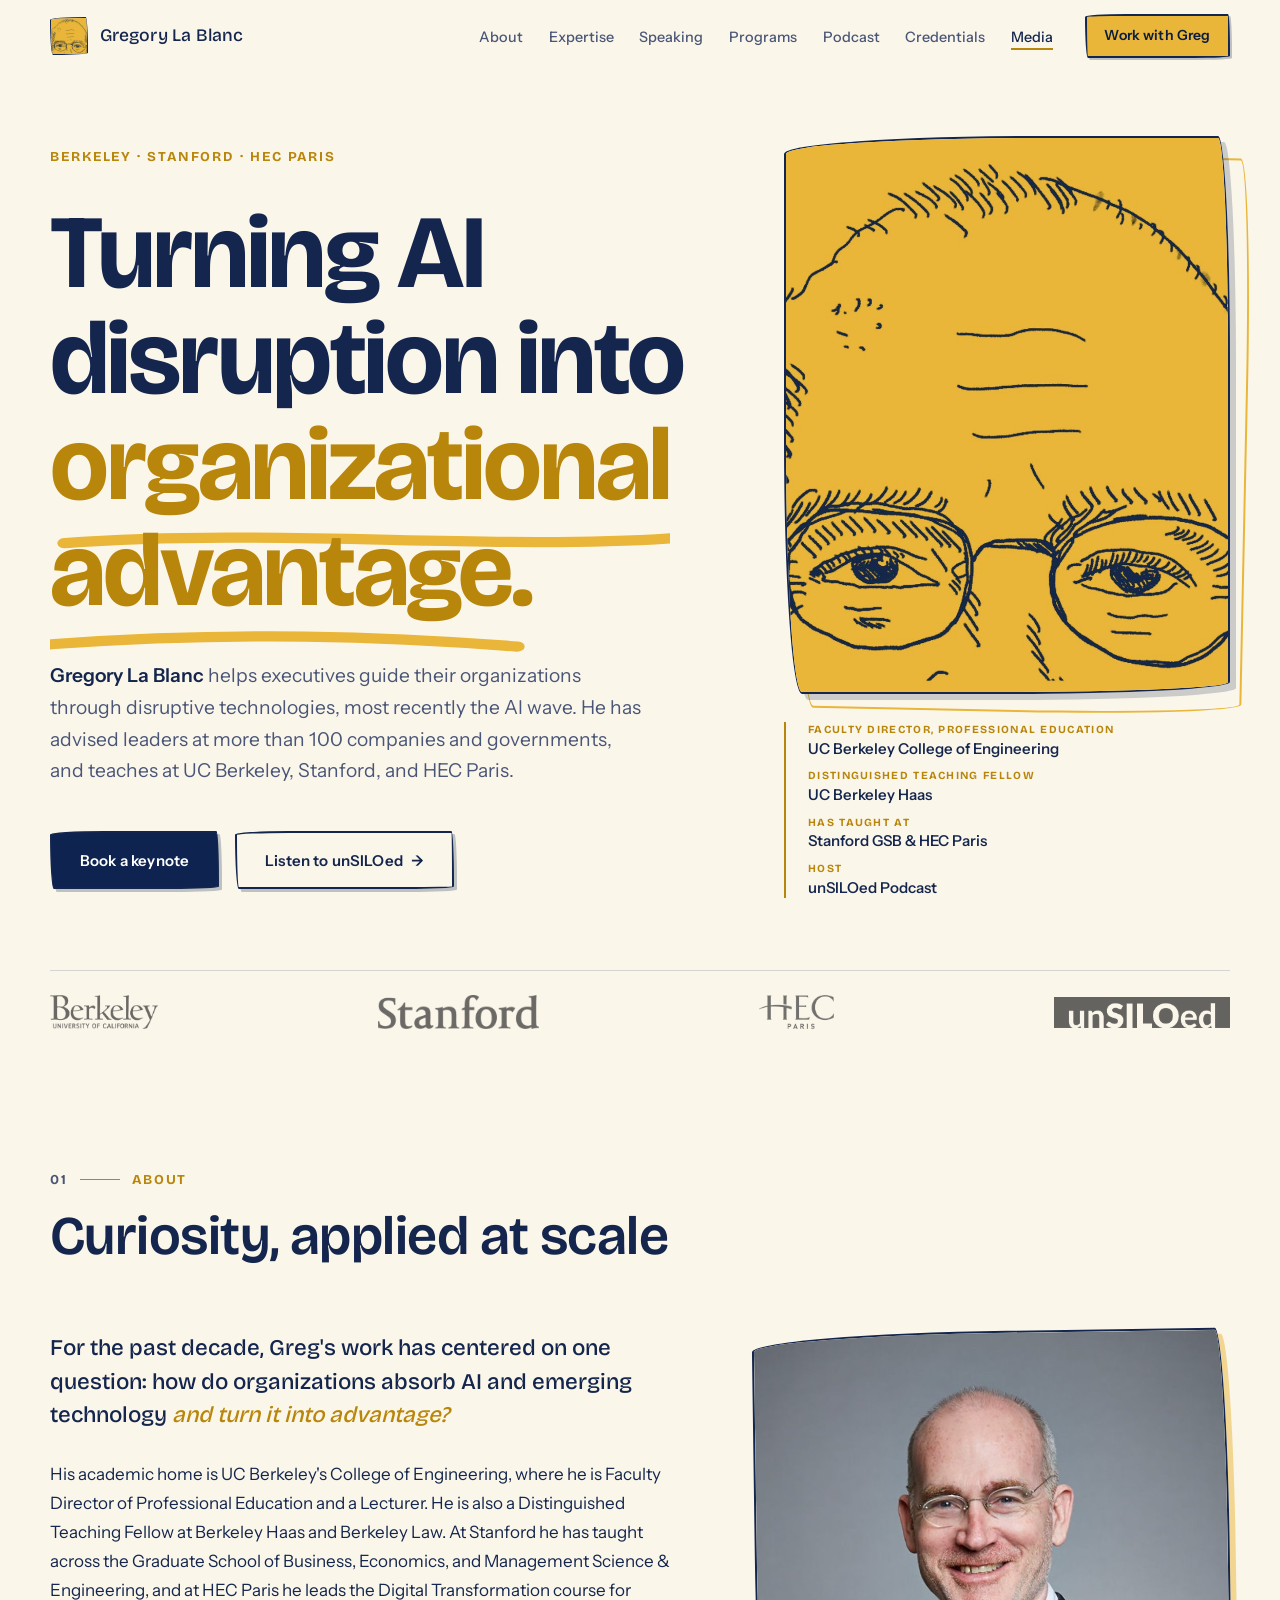
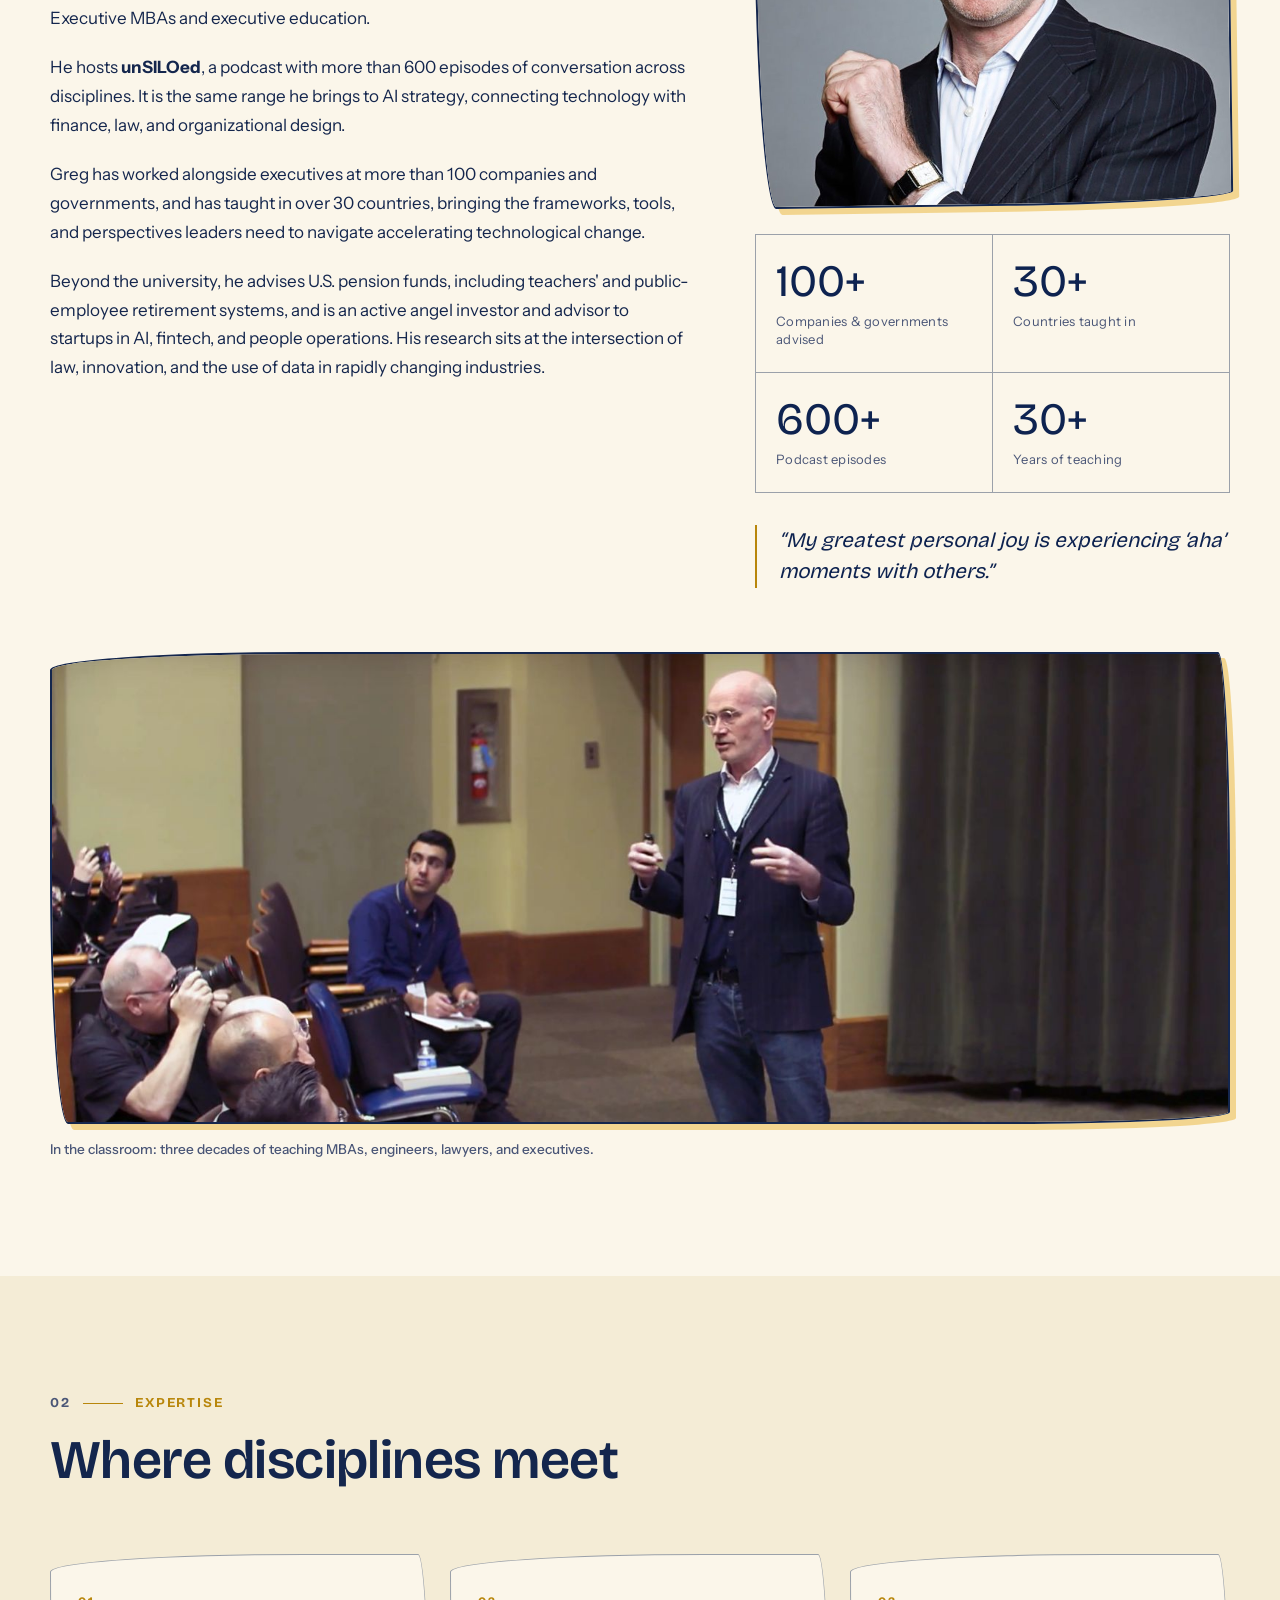
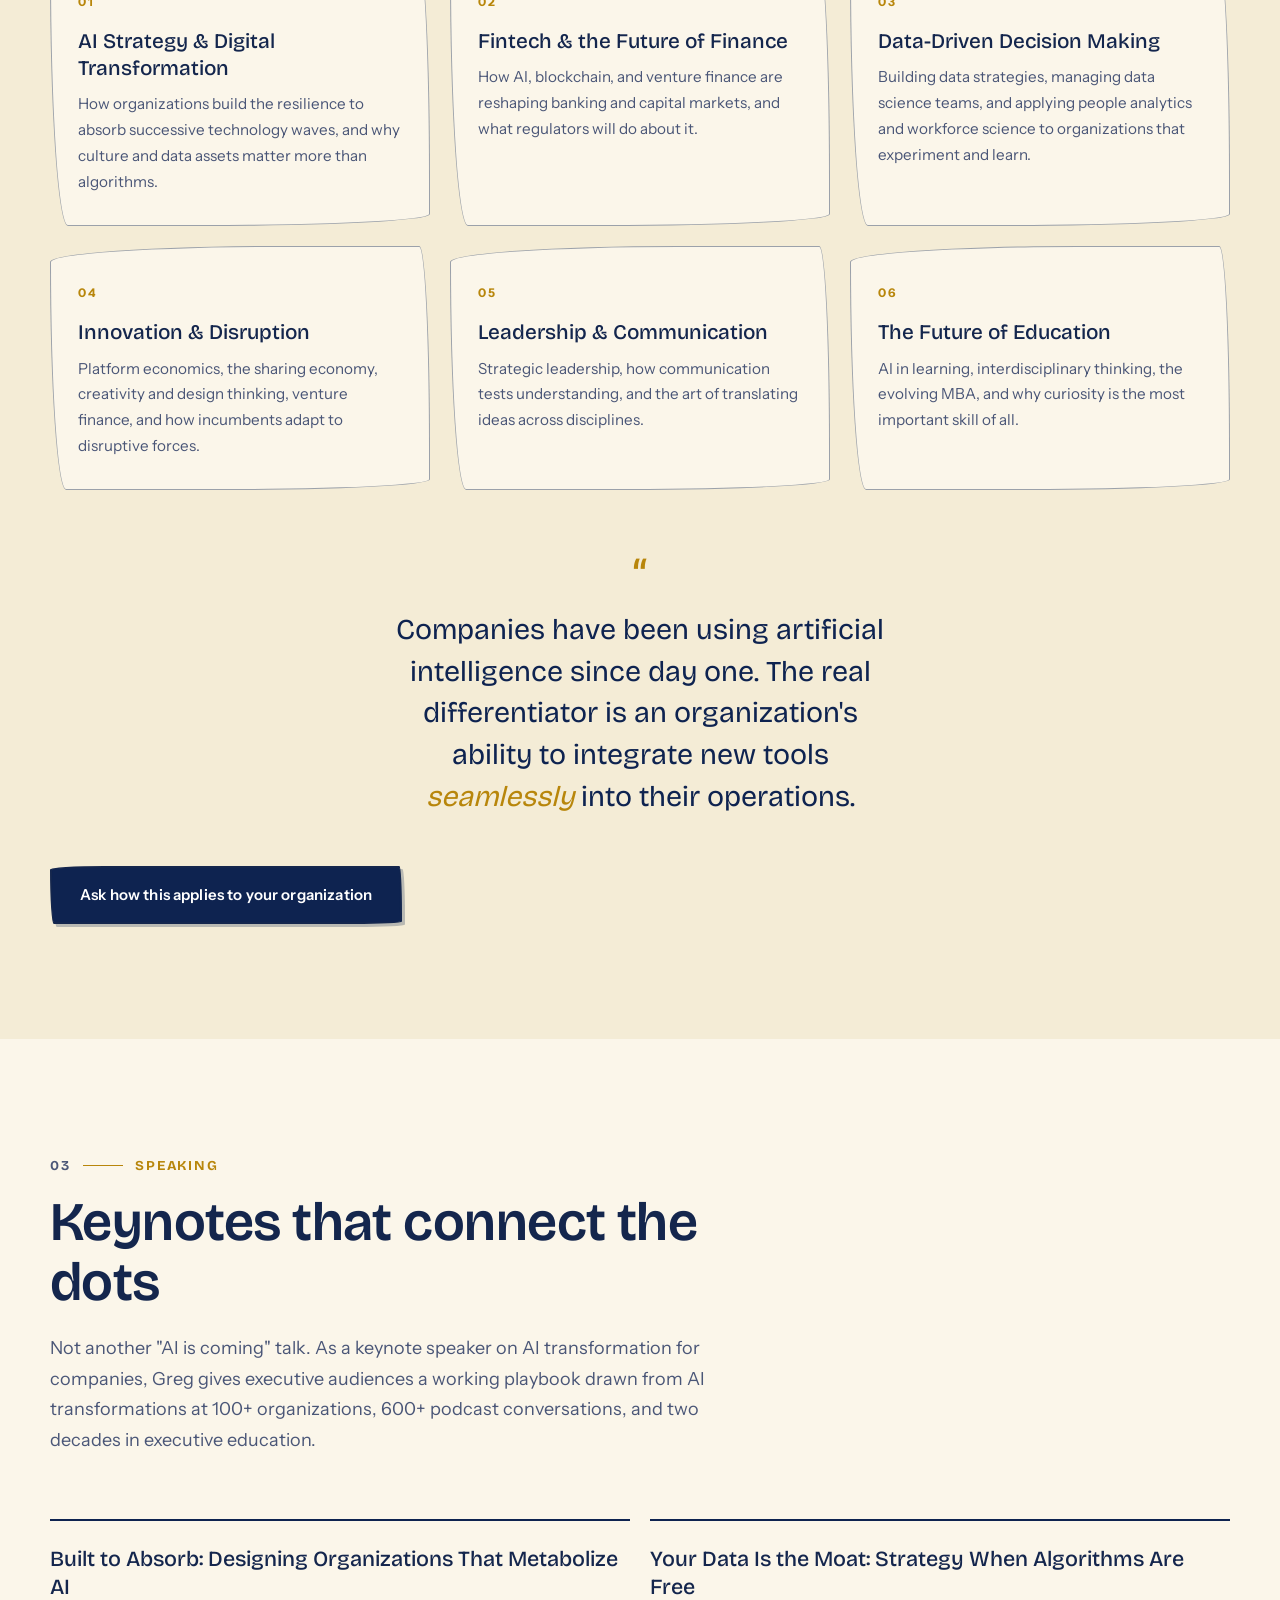
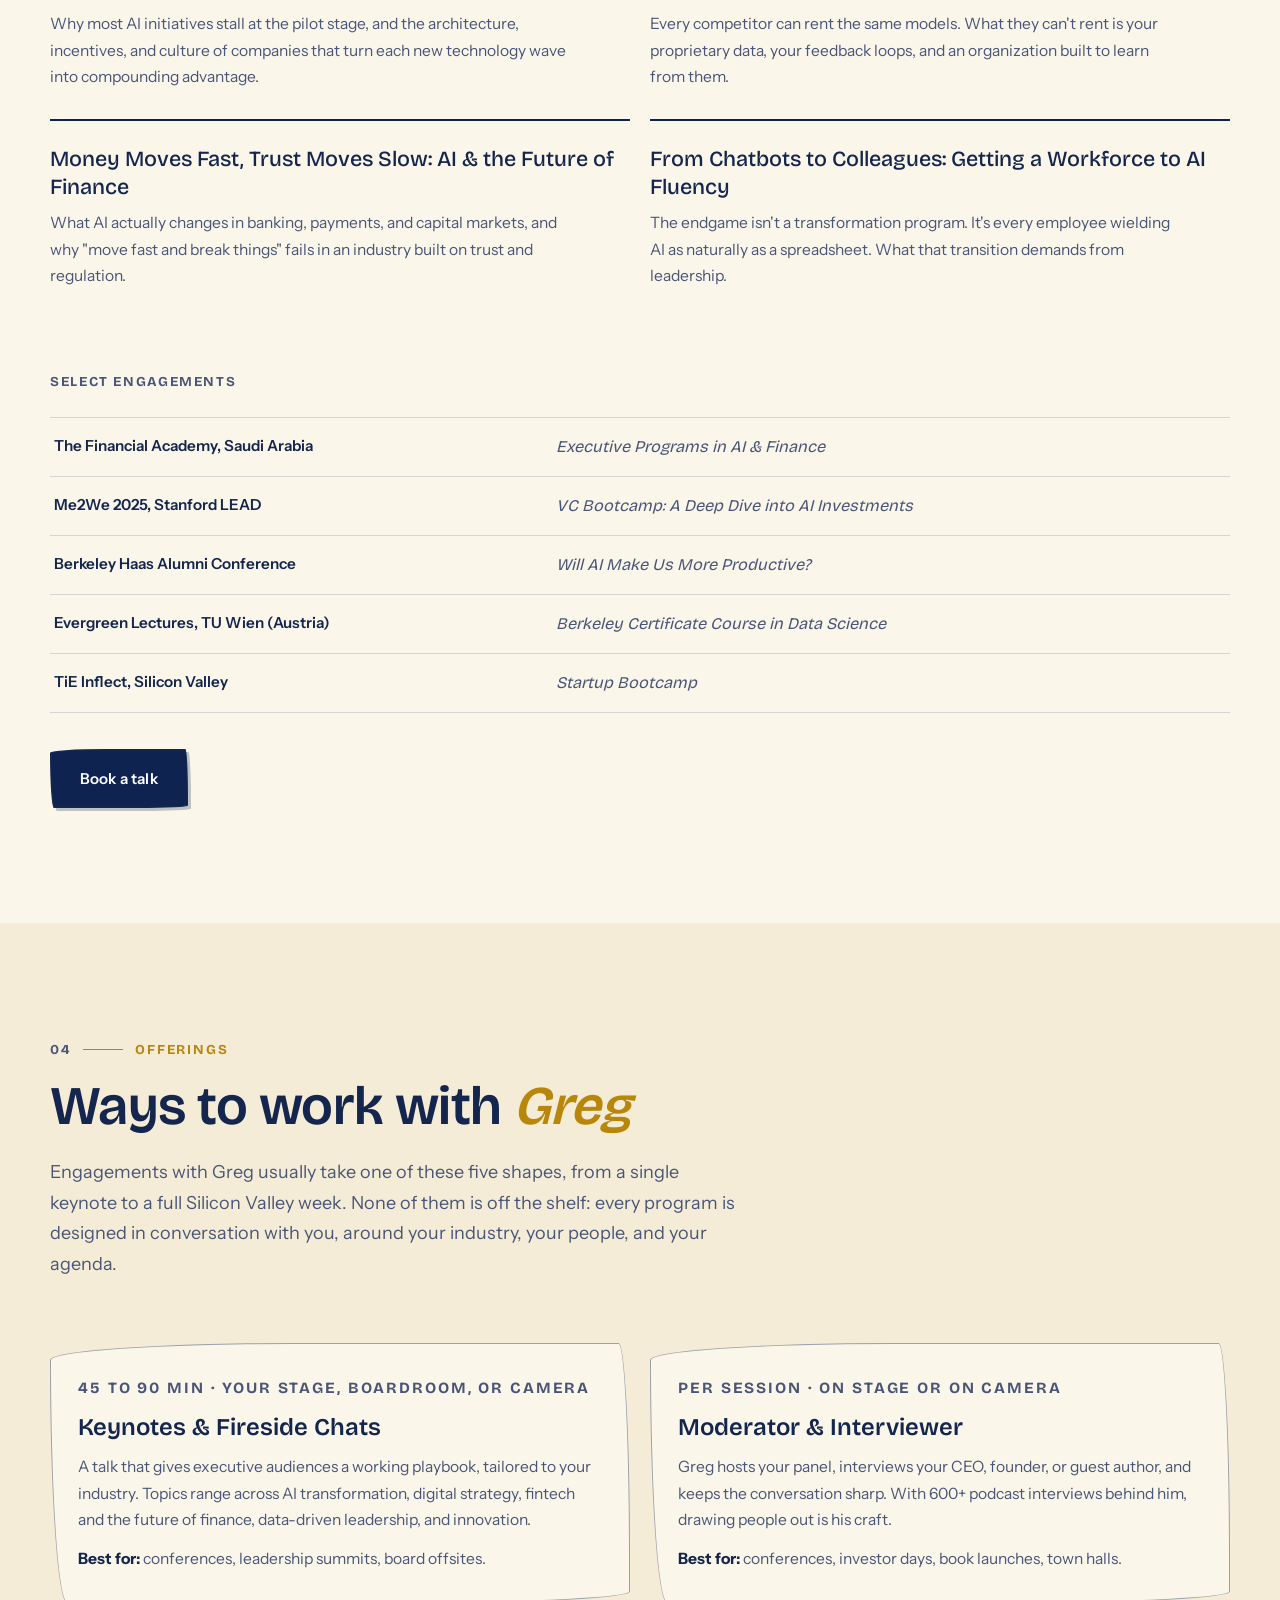
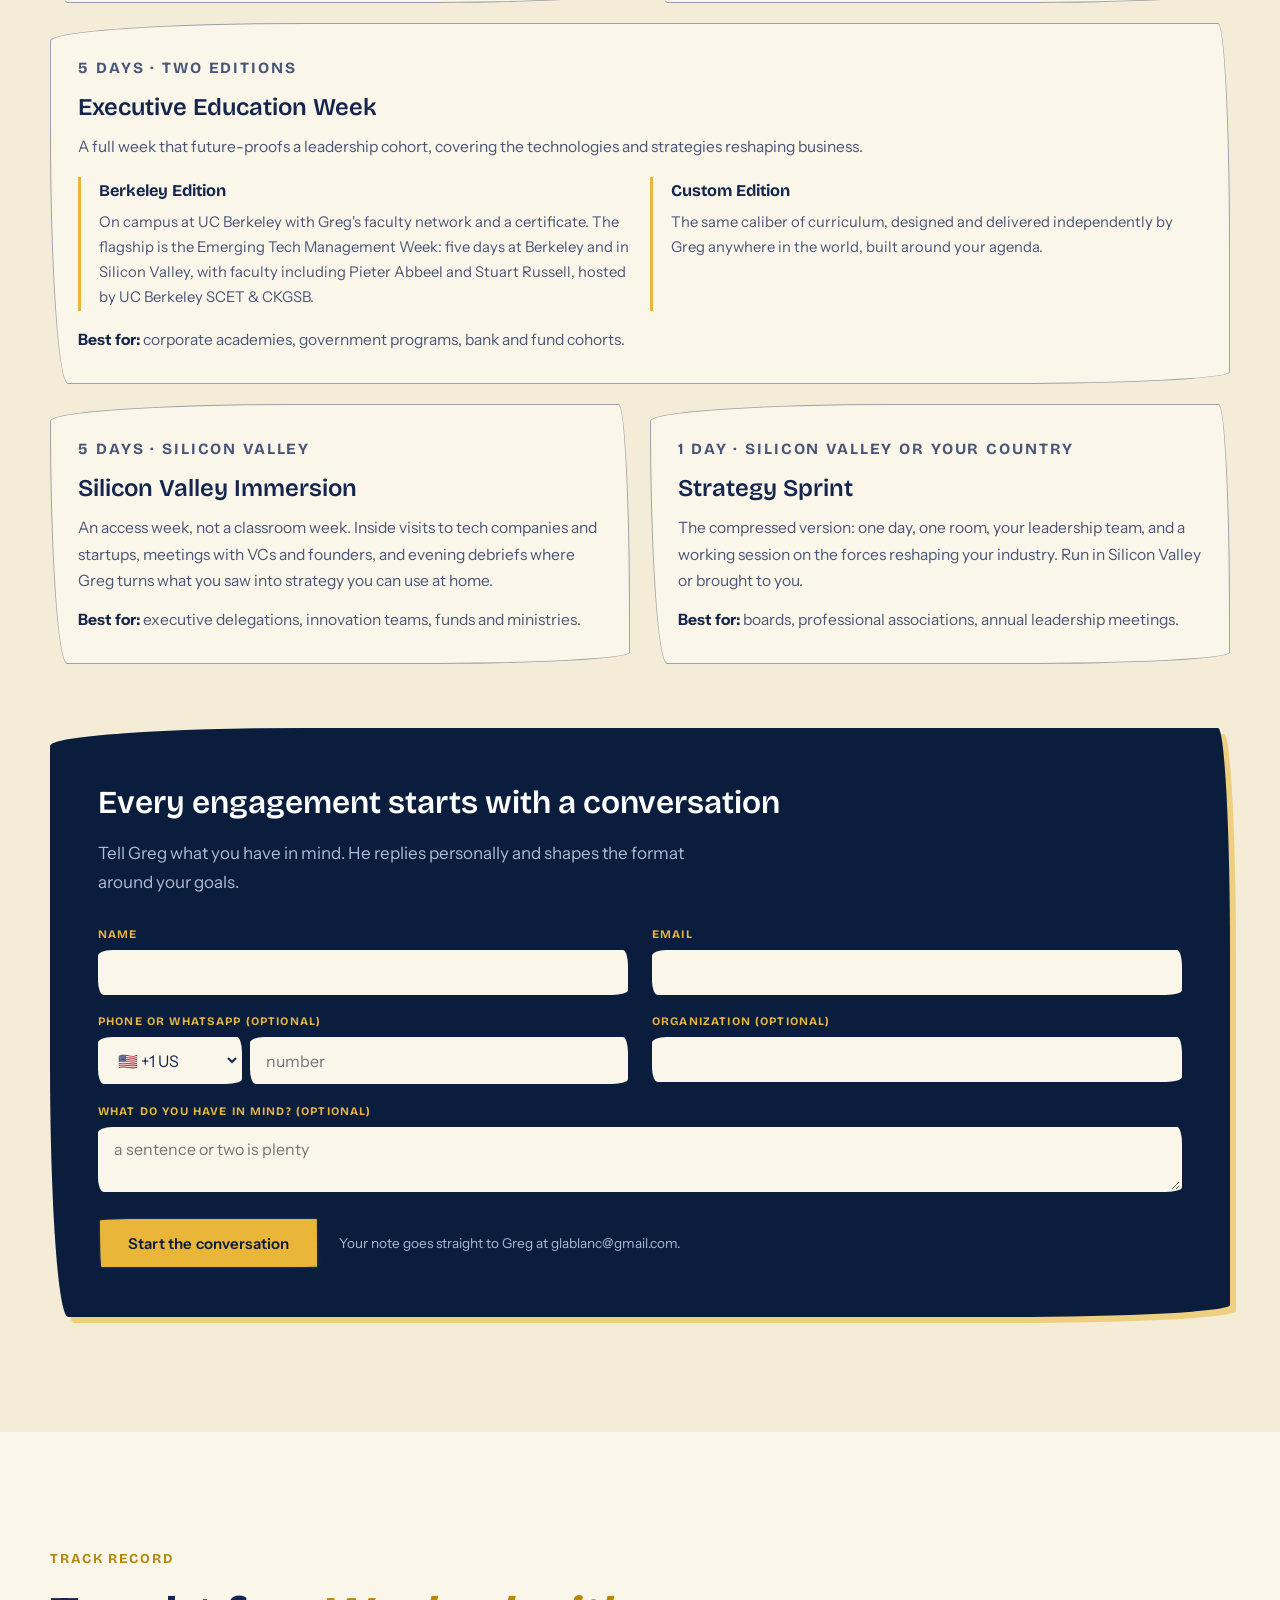
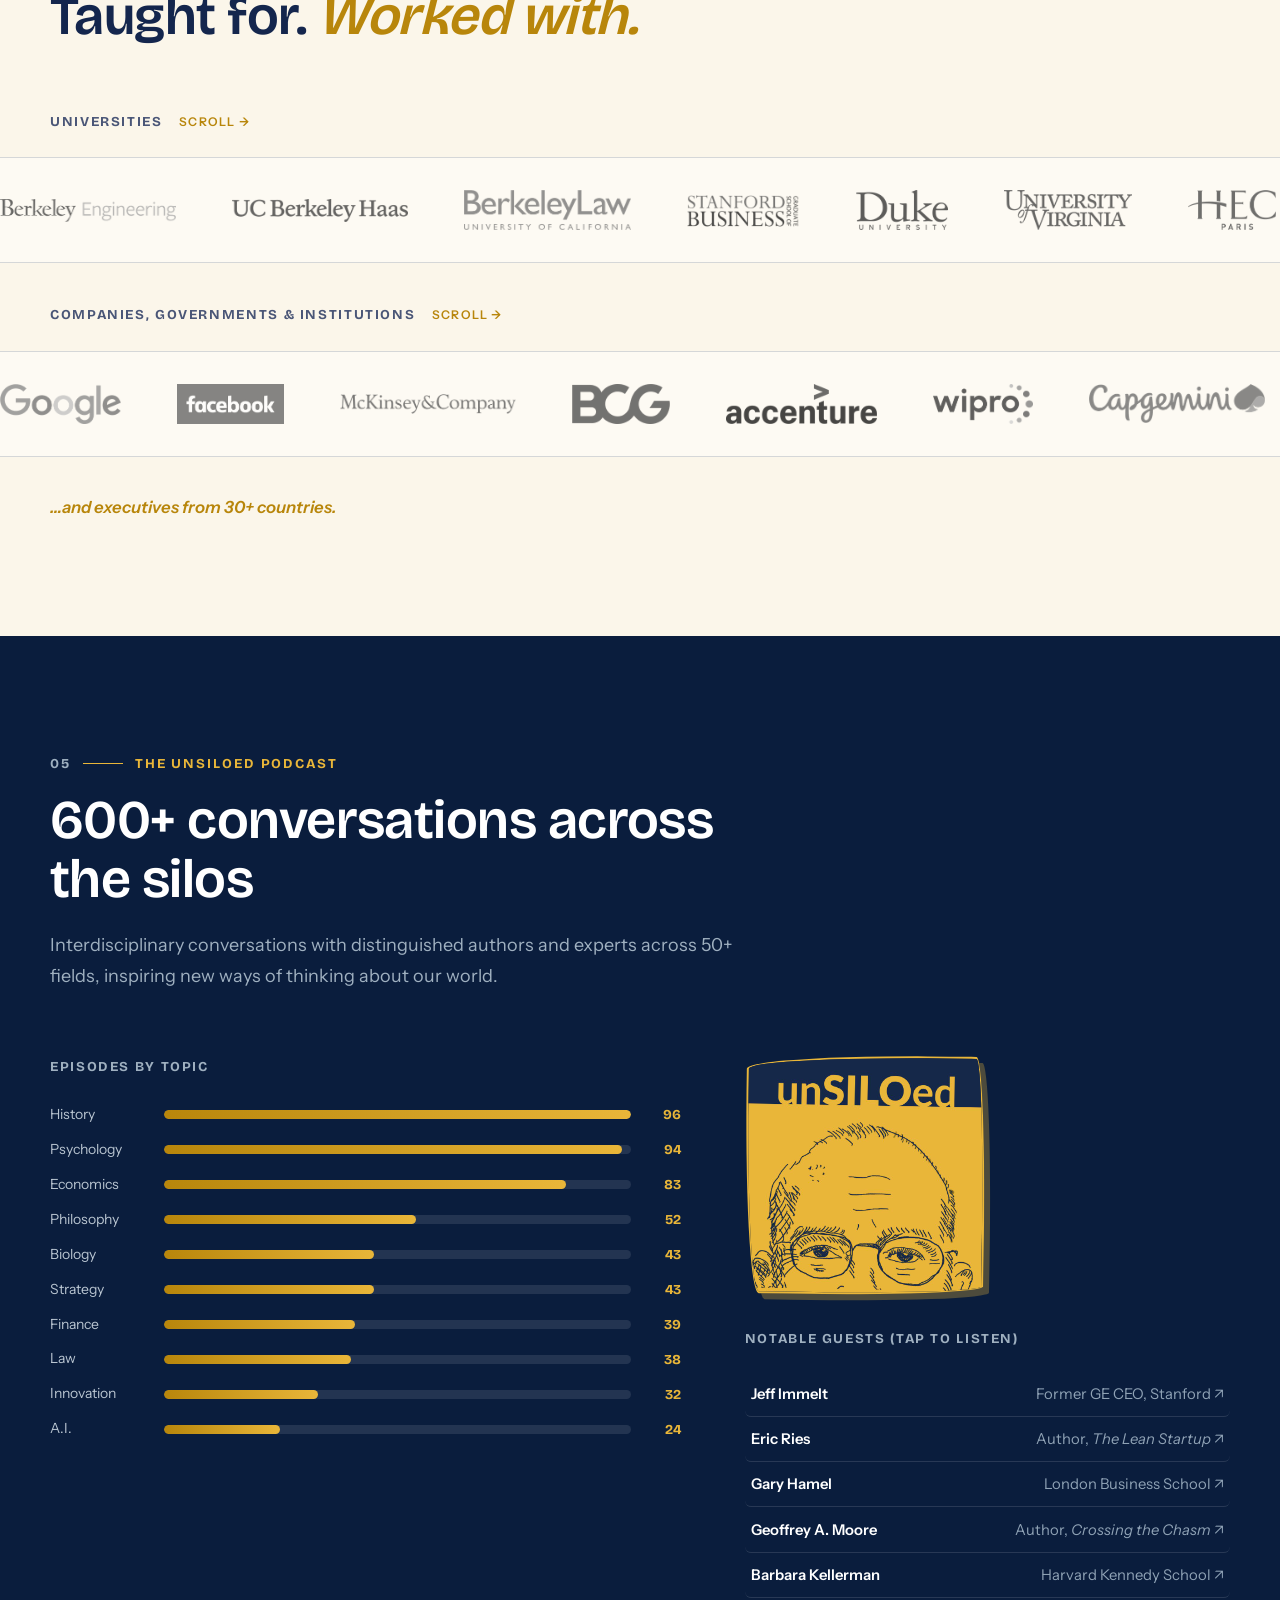
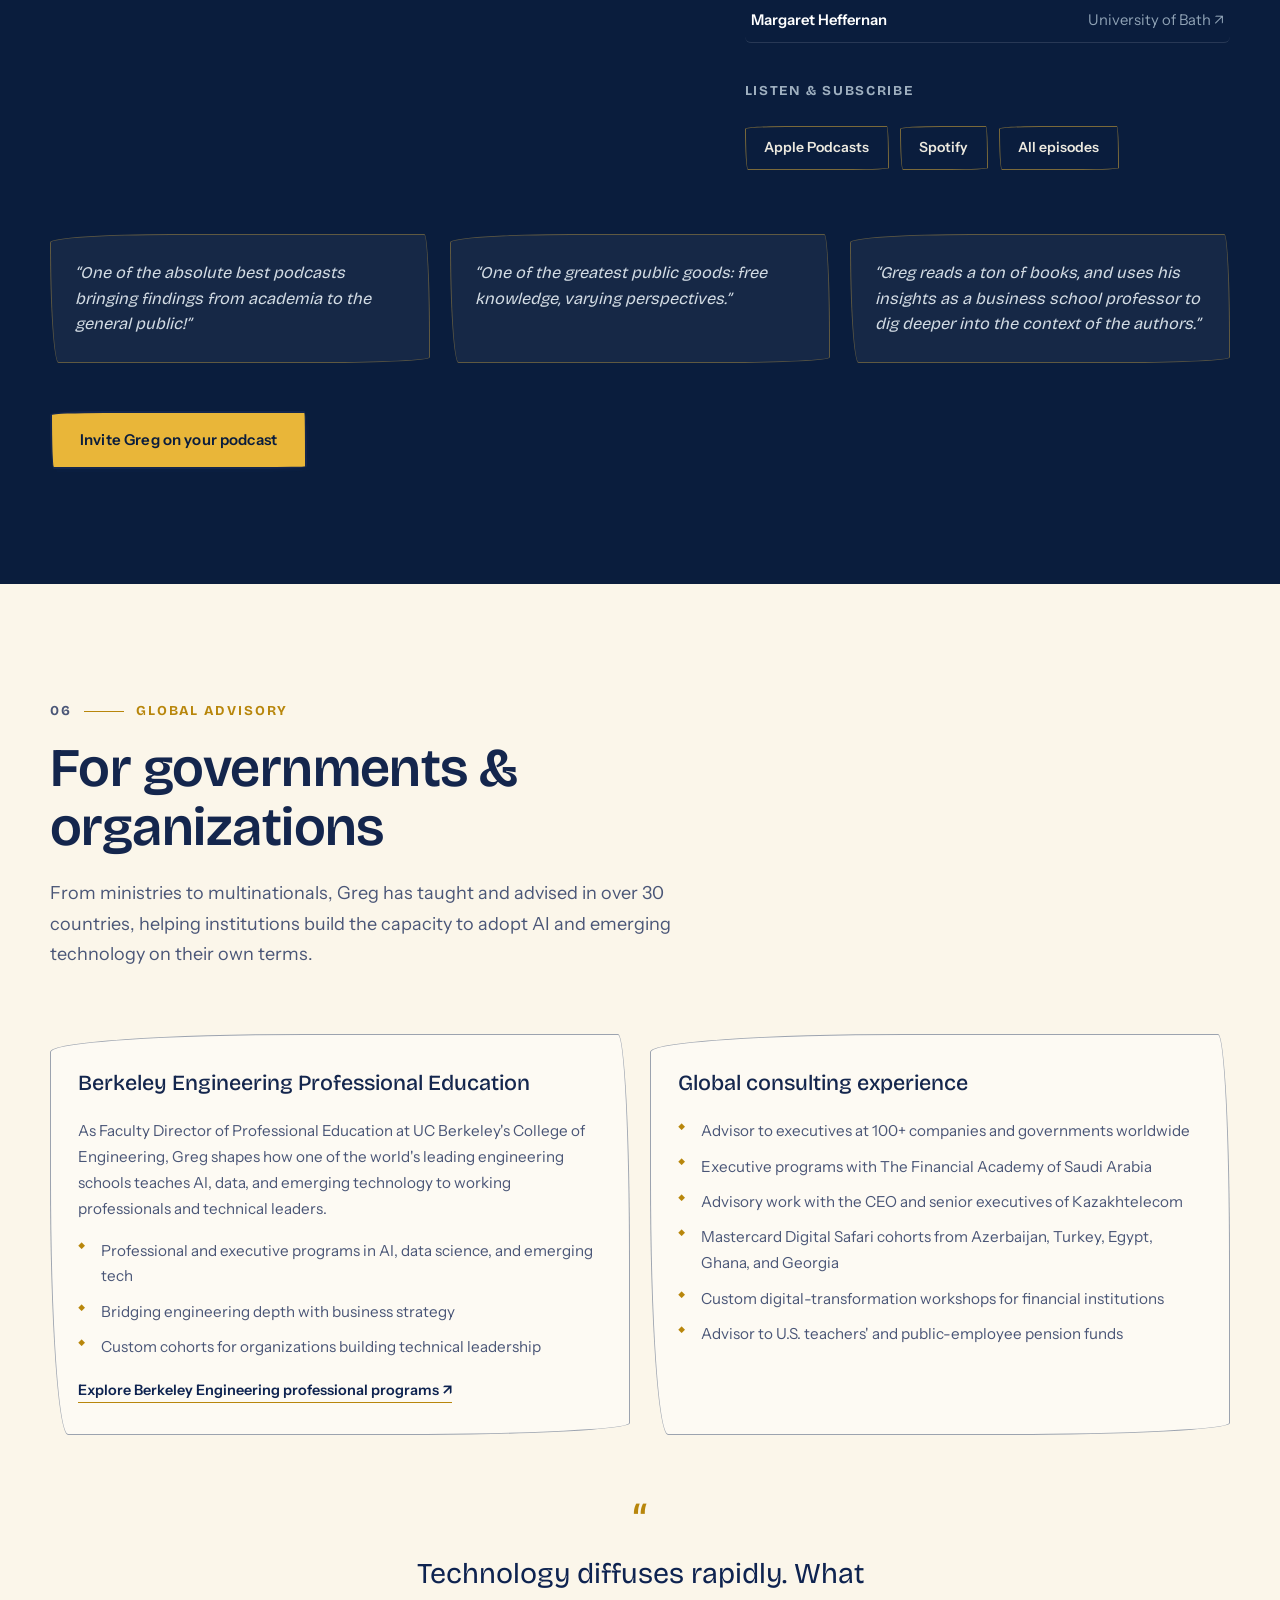
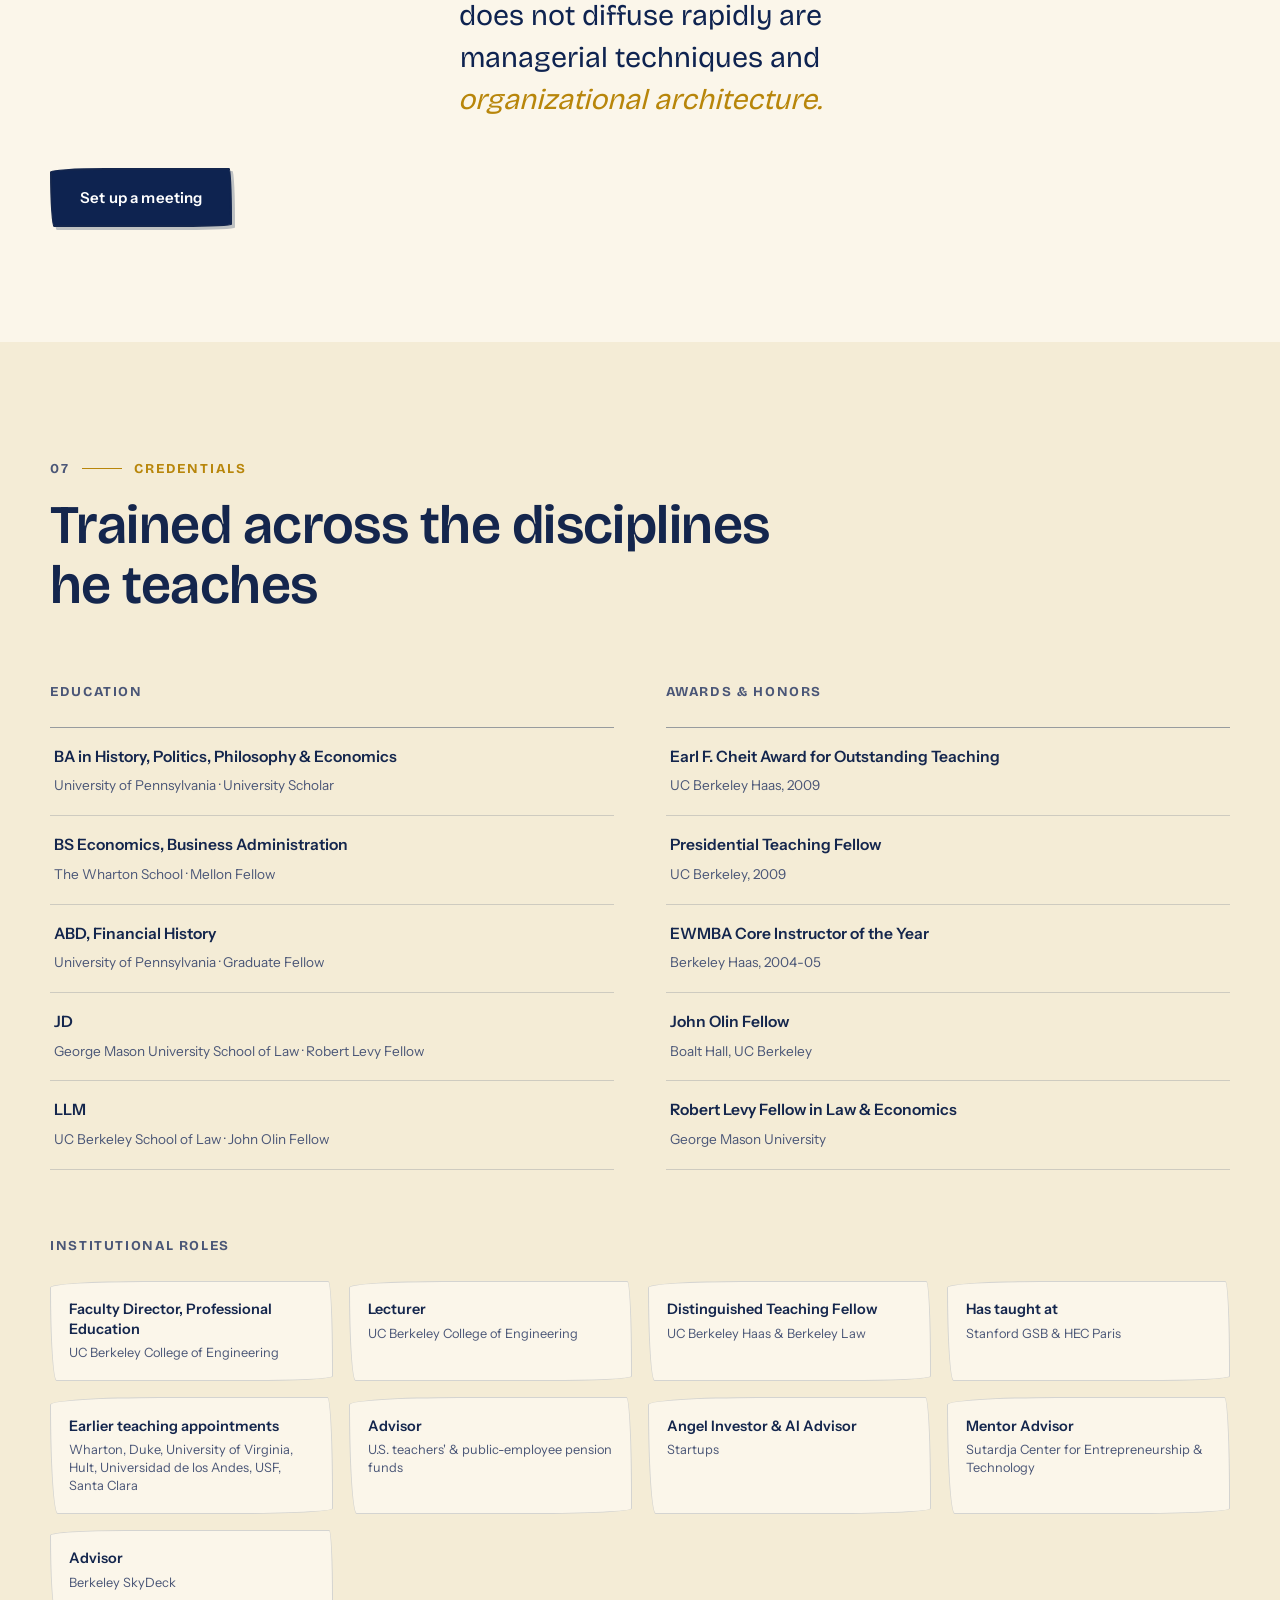
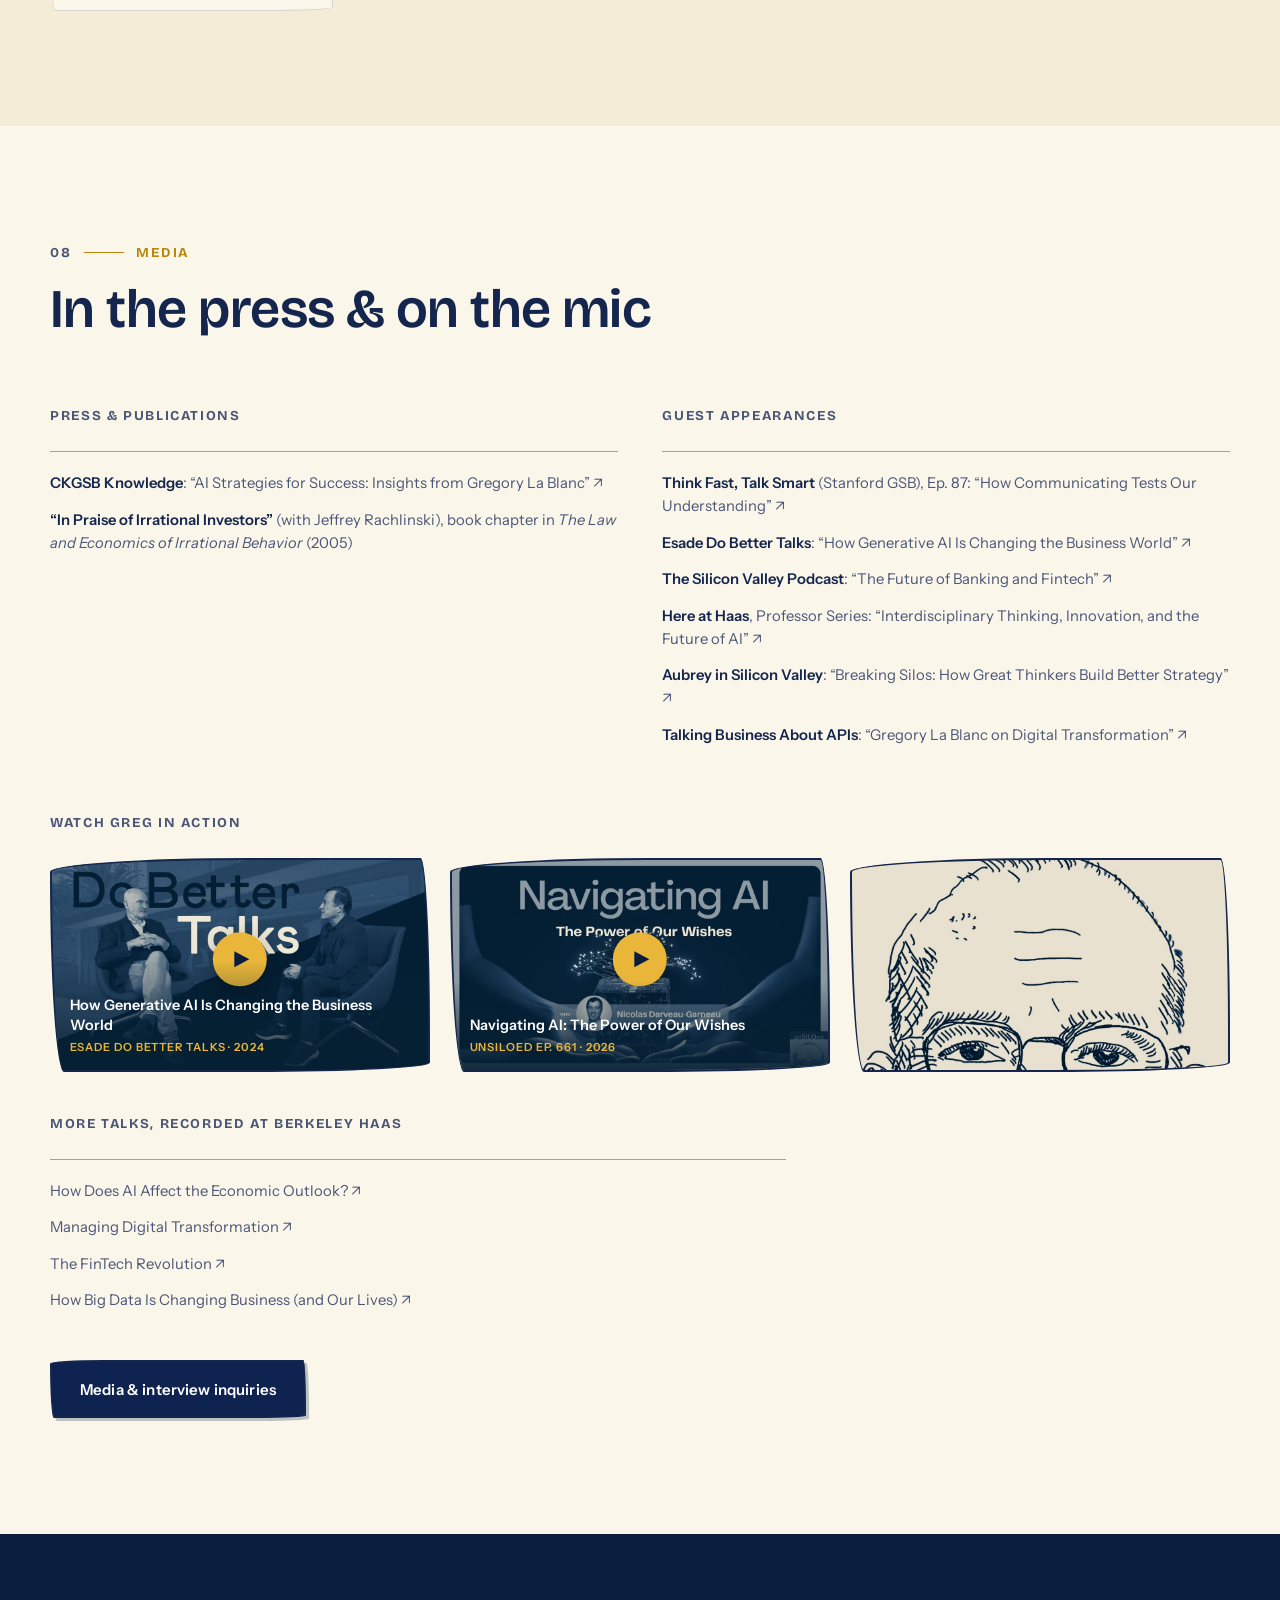
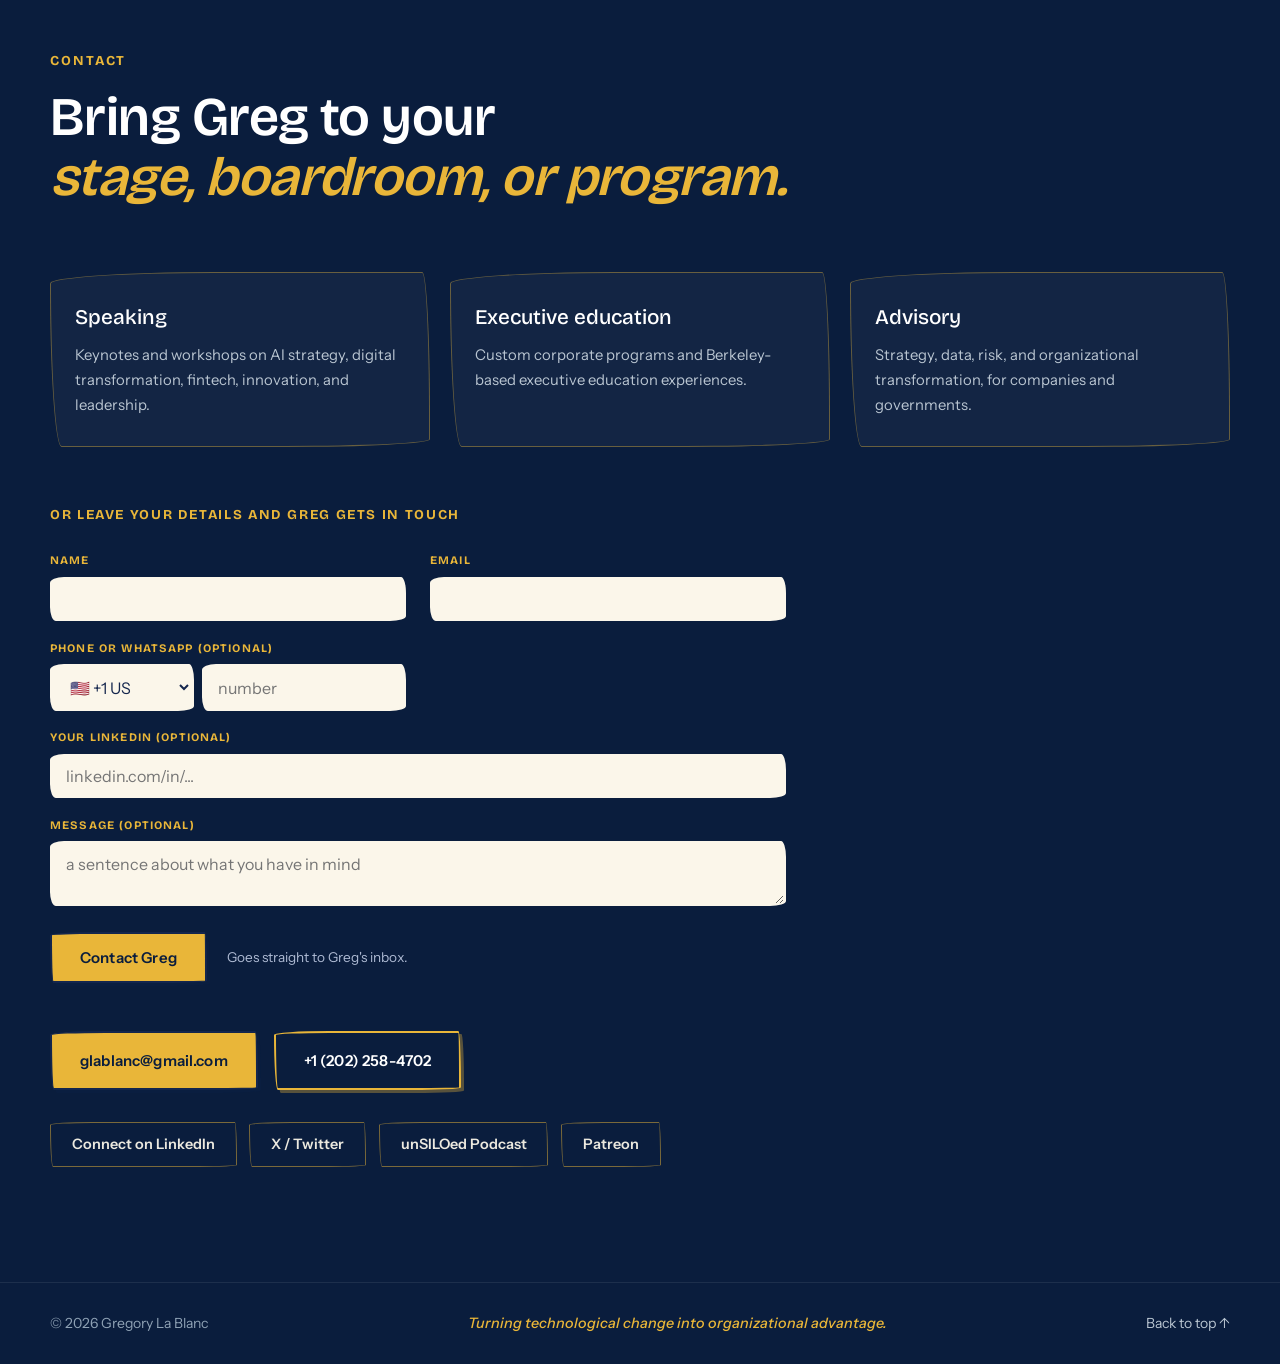
==== index.html @ 4511e8a1 "Favicon: caricature icon at Google-supported sizes, add root favicon.ico" ====
<!DOCTYPE html>
<html lang="en">
<head>
    <meta charset="UTF-8">
    <script>
        // Safety net: if a visitor lands on plain http, switch to https before anything renders.
        // The authoritative fix is the "Enforce HTTPS" setting in GitHub Pages, which makes
        // the server itself redirect. This only covers visitors whose browsers get that far.
        if (location.protocol === 'http:' && location.hostname.indexOf('glablanc.com') !== -1) {
            location.replace('https://' + location.host + location.pathname + location.search + location.hash);
        }
    </script>
    <meta http-equiv="Content-Security-Policy" content="upgrade-insecure-requests">
    <meta name="viewport" content="width=device-width, initial-scale=1.0">
    <title>Gregory La Blanc | AI Transformation Speaker & UC Berkeley Executive Education</title>
    <meta name="description" content="Gregory La Blanc (Greg LaBlanc) helps companies master AI transformation. UC Berkeley executive education faculty director, AI keynote speaker in Silicon Valley and worldwide, host of the unSILOed podcast.">
    <meta name="author" content="Gregory La Blanc">
    <meta name="theme-color" content="#092c47">
    <link rel="canonical" href="https://www.glablanc.com/">
    <meta property="og:title" content="Gregory La Blanc | AI Transformation & Executive Education">
    <meta property="og:description" content="Turning AI disruption into organizational advantage. AI keynotes and executive education: UC Berkeley, Stanford, HEC Paris.">
    <meta property="og:type" content="website">
    <meta property="og:url" content="https://www.glablanc.com/">
    <meta property="og:image" content="https://www.glablanc.com/assets/og-card.jpg">
    <meta property="og:image:width" content="1200">
    <meta property="og:image:height" content="630">
    <meta property="og:site_name" content="Gregory La Blanc">
    <meta property="og:locale" content="en_US">
    <meta name="twitter:card" content="summary_large_image">
    <meta name="twitter:title" content="Gregory La Blanc | AI Transformation & Executive Education">
    <meta name="twitter:description" content="Turning AI disruption into organizational advantage. UC Berkeley · Stanford · HEC Paris.">
    <meta name="twitter:image" content="https://www.glablanc.com/assets/og-card.jpg">
    <meta name="twitter:site" content="@glablanc">
    <link rel="icon" href="/favicon.ico" sizes="any">
    <link rel="icon" type="image/png" href="assets/favicon.png" sizes="96x96">
    <link rel="icon" type="image/png" href="assets/favicon-192.png" sizes="192x192">
    <link rel="apple-touch-icon" href="assets/apple-touch-icon.png">
    <link rel="preconnect" href="https://fonts.googleapis.com">
    <link rel="preconnect" href="https://fonts.gstatic.com" crossorigin>
    <link href="https://fonts.googleapis.com/css2?family=Bricolage+Grotesque:opsz,wght@12..96,300..800&family=Instrument+Sans:ital,wght@0,400..700;1,400..700&display=swap" rel="stylesheet">
    <link rel="stylesheet" href="styles.css">
    <script type="application/ld+json">
    {
      "@context": "https://schema.org",
      "@graph": [
        {
          "@type": "Person",
          "@id": "https://www.glablanc.com/#greg",
          "name": "Gregory La Blanc",
          "alternateName": ["Greg LaBlanc", "Gregory LaBlanc", "Greg La Blanc"],
          "url": "https://www.glablanc.com/",
          "image": "https://www.glablanc.com/assets/greg-portrait.jpg",
          "description": "Gregory La Blanc helps executives guide their organizations through disruptive technologies, most recently AI. Faculty Director of Professional Education at UC Berkeley College of Engineering, Distinguished Teaching Fellow at Berkeley Haas, AI keynote speaker, and host of the unSILOed podcast.",
          "jobTitle": [
            "Faculty Director, Professional Education, UC Berkeley College of Engineering",
            "Distinguished Teaching Fellow, Berkeley Haas",
            "Host, unSILOed Podcast"
          ],
          "worksFor": {
            "@type": "CollegeOrUniversity",
            "name": "University of California, Berkeley",
            "sameAs": "https://www.berkeley.edu/"
          },
          "alumniOf": [
            { "@type": "CollegeOrUniversity", "name": "University of Pennsylvania" },
            { "@type": "CollegeOrUniversity", "name": "The Wharton School" },
            { "@type": "CollegeOrUniversity", "name": "George Mason University School of Law" },
            { "@type": "CollegeOrUniversity", "name": "UC Berkeley School of Law" }
          ],
          "knowsAbout": [
            "AI transformation for companies",
            "AI strategy",
            "digital transformation",
            "executive education",
            "fintech",
            "data strategy",
            "innovation and disruption",
            "leadership"
          ],
          "email": "mailto:glablanc@gmail.com",
          "telephone": "+1-202-258-4702",
          "sameAs": [
            "https://www.linkedin.com/in/lablanc",
            "https://twitter.com/glablanc",
            "https://haas.berkeley.edu/faculty/lablanc-gregory/",
            "https://scet.berkeley.edu/people/la-blanc-greg/",
            "https://www.unsiloedpodcast.com/",
            "https://podcasts.apple.com/us/podcast/unsiloed-with-greg-lablanc/id1566956045",
            "https://open.spotify.com/show/5cSJgBrz0ZPs5BQZjQZBno",
            "https://www.youtube.com/@unsiloedpodcastwithgreglab2188"
          ]
        },
        {
          "@type": "WebSite",
          "@id": "https://www.glablanc.com/#site",
          "url": "https://www.glablanc.com/",
          "name": "Gregory La Blanc",
          "alternateName": "Greg LaBlanc",
          "about": { "@id": "https://www.glablanc.com/#greg" },
          "inLanguage": "en"
        },
        {
          "@type": "PodcastSeries",
          "name": "unSILOed with Greg LaBlanc",
          "url": "https://www.unsiloedpodcast.com/",
          "author": { "@id": "https://www.glablanc.com/#greg" },
          "sameAs": [
            "https://podcasts.apple.com/us/podcast/unsiloed-with-greg-lablanc/id1566956045",
            "https://open.spotify.com/show/5cSJgBrz0ZPs5BQZjQZBno"
          ]
        },
        {
          "@type": "Service",
          "@id": "https://www.glablanc.com/#services",
          "name": "Executive education, keynotes, and advisory with Gregory La Blanc",
          "serviceType": "Executive education and keynote speaking",
          "provider": { "@id": "https://www.glablanc.com/#greg" },
          "areaServed": "Worldwide",
          "audience": {
            "@type": "BusinessAudience",
            "name": "Executives, boards, government delegations, and corporate academies"
          },
          "hasOfferCatalog": {
            "@type": "OfferCatalog",
            "name": "Ways to work with Greg",
            "itemListElement": [
              {
                "@type": "Offer",
                "itemOffered": {
                  "@type": "Service",
                  "name": "Keynotes and Fireside Chats",
                  "description": "A 45 to 90 minute talk giving executive audiences a working playbook on AI transformation, digital strategy, fintech, data-driven leadership, and innovation, tailored to their industry."
                }
              },
              {
                "@type": "Offer",
                "itemOffered": {
                  "@type": "Service",
                  "name": "Moderator and Interviewer",
                  "description": "Greg hosts panels, interviews CEOs, founders, and guest authors, drawing on more than 600 podcast interviews."
                }
              },
              {
                "@type": "Offer",
                "itemOffered": {
                  "@type": "Service",
                  "name": "Executive Education Week",
                  "description": "A five day program for a leadership cohort, delivered either on campus at UC Berkeley with a certificate, or designed and delivered independently anywhere in the world."
                }
              },
              {
                "@type": "Offer",
                "itemOffered": {
                  "@type": "Service",
                  "name": "Silicon Valley Immersion",
                  "description": "A five day access week in Silicon Valley with visits to tech companies and startups, meetings with VCs and founders, and evening debriefs turning what delegations see into strategy they can use at home."
                }
              },
              {
                "@type": "Offer",
                "itemOffered": {
                  "@type": "Service",
                  "name": "Strategy Sprint",
                  "description": "A one day working session with a leadership team on the forces reshaping their industry, run in Silicon Valley or brought to the client."
                }
              }
            ]
          }
        }
      ]
    }
    </script>
</head>
<body>

    <a class="skip-link" href="#main">Skip to content</a>

    <header class="nav" id="nav">
        <div class="nav-inner">
            <a href="#top" class="nav-brand" aria-label="Gregory La Blanc, home">
                <img class="nav-brand-mark" src="assets/brand-mark.png" alt="" width="96" height="96">
                <span class="nav-brand-name">Gregory La Blanc</span>
            </a>
            <nav aria-label="Primary">
                <ul class="nav-links" id="nav-links">
                    <li><a href="#about">About</a></li>
                    <li><a href="#expertise">Expertise</a></li>
                    <li><a href="#speaking">Speaking</a></li>
                    <li><a href="#programs">Programs</a></li>
                    <li><a href="#podcast">Podcast</a></li>
                    <li><a href="#credentials">Credentials</a></li>
                    <li><a href="#media">Media</a></li>
                </ul>
            </nav>
            <a href="#contact" class="btn btn-small btn-gold nav-cta">Work with Greg</a>
            <button class="nav-toggle" id="nav-toggle" aria-expanded="false" aria-controls="mobile-menu" aria-label="Open menu">
                <span></span><span></span>
            </button>
        </div>
        <div class="mobile-menu" id="mobile-menu">
            <ul>
                <li><a href="#about">About</a></li>
                <li><a href="#expertise">Expertise</a></li>
                <li><a href="#speaking">Speaking</a></li>
                <li><a href="#programs">Programs</a></li>
                <li><a href="#podcast">Podcast</a></li>
                <li><a href="#credentials">Credentials</a></li>
                <li><a href="#media">Media</a></li>
                <li><a href="#contact" class="mobile-cta">Work with Greg</a></li>
            </ul>
        </div>
    </header>

    <main id="main">

        <!-- ============ HERO ============ -->
        <section class="hero" id="top">
            <div class="hero-inner">
                <div class="hero-grid">
                    <div class="hero-main">
                        <p class="eyebrow hero-eyebrow" data-reveal>Berkeley &middot; Stanford &middot; HEC Paris</p>
                        <h1 class="hero-title" data-reveal>
                            Turning AI disruption into<br>
                            <em>organizational advantage.</em>
                        </h1>
                        <p class="hero-lede" data-reveal>
                            <strong>Gregory La Blanc</strong> helps executives guide their organizations
                            through disruptive technologies, most recently the AI wave. He has advised
                            leaders at more than 100 companies and governments, and teaches at
                            UC Berkeley, Stanford, and HEC Paris.
                        </p>
                        <div class="hero-actions" data-reveal>
                            <a href="#contact" class="btn btn-dark">Book a keynote</a>
                            <a href="#podcast" class="btn btn-ghost">Listen to unSILOed <span class="btn-arrow">&rarr;</span></a>
                        </div>
                    </div>
                    <div class="hero-side" data-reveal>
                        <figure class="hero-portrait">
                            <img src="assets/caricature.jpg" alt="Hand-drawn portrait of Gregory La Blanc from the unSILOed podcast cover" width="900" height="1080">
                        </figure>
                        <ul class="hero-roles">
                            <li><a href="https://scet.berkeley.edu/people/la-blanc-greg/" target="_blank" rel="noopener"><span>Faculty Director, Professional Education</span> UC Berkeley College of Engineering</a></li>
                            <li><a href="https://haas.berkeley.edu/faculty/lablanc-gregory/" target="_blank" rel="noopener"><span>Distinguished Teaching Fellow</span> UC Berkeley Haas</a></li>
                            <li><span>Has taught at</span> Stanford GSB &amp; HEC Paris</li>
                            <li><a href="https://www.unsiloedpodcast.com" target="_blank" rel="noopener"><span>Host</span> unSILOed Podcast</a></li>
                        </ul>
                    </div>
                </div>
            </div>
            <div class="inst-strip" data-reveal>
                <img src="assets/logos/uni-berkeley-word.png" alt="University of California, Berkeley" title="University of California, Berkeley" loading="lazy">
                <img src="assets/logos/uni-stanford-word.png" alt="Stanford University" title="Stanford University" loading="lazy">
                <img src="assets/logos/uni-hec.png" alt="HEC Paris" title="HEC Paris" loading="lazy">
                <img src="assets/logos/unsiloed-wordmark.png" alt="unSILOed Podcast" title="unSILOed Podcast" loading="lazy">
            </div>
        </section>

        <!-- ============ ABOUT ============ -->
        <section class="section" id="about">
            <div class="container">
                <header class="section-head" data-reveal>
                    <p class="eyebrow"><span class="eyebrow-num">01</span> About</p>
                    <h2 class="section-title">Curiosity, applied at scale</h2>
                </header>
                <div class="about-grid">
                    <div class="about-text" data-reveal>
                        <p class="lead">For the past decade, Greg's work has centered on one question: how do organizations absorb AI and emerging technology <em>and turn it into advantage?</em></p>
                        <p>His academic home is UC Berkeley's College of Engineering, where he is Faculty Director of Professional Education and a Lecturer. He is also a Distinguished Teaching Fellow at Berkeley Haas and Berkeley Law. At Stanford he has taught across the Graduate School of Business, Economics, and Management Science &amp; Engineering, and at HEC Paris he leads the Digital Transformation course for Executive MBAs and executive education.</p>
                        <p>He hosts <strong>unSILOed</strong>, a podcast with more than 600 episodes of conversation across disciplines. It is the same range he brings to AI strategy, connecting technology with finance, law, and organizational design.</p>
                        <p>Greg has worked alongside executives at more than 100 companies and governments, and has taught in over 30 countries, bringing the frameworks, tools, and perspectives leaders need to navigate accelerating technological change.</p>
                        <p>Beyond the university, he advises U.S. pension funds, including teachers' and public-employee retirement systems, and is an active angel investor and advisor to startups in AI, fintech, and people operations. His research sits at the intersection of law, innovation, and the use of data in rapidly changing industries.</p>
                    </div>
                    <aside class="about-side" data-reveal>
                        <img class="about-portrait" src="assets/greg-portrait.jpg" alt="Portrait of Gregory La Blanc" width="900" height="900" loading="lazy">
                        <div class="stats">
                            <div class="stat">
                                <span class="stat-number" data-count="100" data-suffix="+">0</span>
                                <span class="stat-label">Companies &amp; governments advised</span>
                            </div>
                            <div class="stat">
                                <span class="stat-number" data-count="30" data-suffix="+">0</span>
                                <span class="stat-label">Countries taught in</span>
                            </div>
                            <div class="stat">
                                <span class="stat-number" data-count="600" data-suffix="+">0</span>
                                <span class="stat-label">Podcast episodes</span>
                            </div>
                            <div class="stat">
                                <span class="stat-number" data-count="30" data-suffix="+">0</span>
                                <span class="stat-label">Years of teaching</span>
                            </div>
                        </div>
                        <blockquote class="side-quote">
                            &ldquo;My greatest personal joy is experiencing &lsquo;aha&rsquo; moments with others.&rdquo;
                        </blockquote>
                    </aside>
                </div>
                <figure class="about-figure" data-reveal>
                    <img src="assets/greg-teaching.jpg" alt="Gregory La Blanc teaching a class" width="1600" height="877" loading="lazy">
                    <figcaption>In the classroom: three decades of teaching MBAs, engineers, lawyers, and executives.</figcaption>
                </figure>
            </div>
        </section>

        <!-- ============ EXPERTISE ============ -->
        <section class="section section-tint" id="expertise">
            <div class="container">
                <header class="section-head" data-reveal>
                    <p class="eyebrow"><span class="eyebrow-num">02</span> Expertise</p>
                    <h2 class="section-title">Where disciplines meet</h2>
                </header>
                <div class="expertise-grid">
                    <article class="expertise-card" data-reveal>
                        <span class="card-num">01</span>
                        <h3>AI Strategy &amp; Digital Transformation</h3>
                        <p>How organizations build the resilience to absorb successive technology waves, and why culture and data assets matter more than algorithms.</p>
                    </article>
                    <article class="expertise-card" data-reveal>
                        <span class="card-num">02</span>
                        <h3>Fintech &amp; the Future of Finance</h3>
                        <p>How AI, blockchain, and venture finance are reshaping banking and capital markets, and what regulators will do about it.</p>
                    </article>
                    <article class="expertise-card" data-reveal>
                        <span class="card-num">03</span>
                        <h3>Data-Driven Decision Making</h3>
                        <p>Building data strategies, managing data science teams, and applying people analytics and workforce science to organizations that experiment and learn.</p>
                    </article>
                    <article class="expertise-card" data-reveal>
                        <span class="card-num">04</span>
                        <h3>Innovation &amp; Disruption</h3>
                        <p>Platform economics, the sharing economy, creativity and design thinking, venture finance, and how incumbents adapt to disruptive forces.</p>
                    </article>
                    <article class="expertise-card" data-reveal>
                        <span class="card-num">05</span>
                        <h3>Leadership &amp; Communication</h3>
                        <p>Strategic leadership, how communication tests understanding, and the art of translating ideas across disciplines.</p>
                    </article>
                    <article class="expertise-card" data-reveal>
                        <span class="card-num">06</span>
                        <h3>The Future of Education</h3>
                        <p>AI in learning, interdisciplinary thinking, the evolving MBA, and why curiosity is the most important skill of all.</p>
                    </article>
                </div>
                <figure class="pull-quote" data-reveal>
                    <blockquote>Companies have been using artificial intelligence since day one. The real differentiator is an organization's ability to integrate new tools <em>seamlessly</em> into their operations.</blockquote>
                </figure>
                <div class="section-cta" data-reveal>
                    <a href="#contact" class="btn btn-dark">Ask how this applies to your organization</a>
                </div>
            </div>
        </section>

        <!-- ============ SPEAKING ============ -->
        <section class="section" id="speaking">
            <div class="container">
                <header class="section-head" data-reveal>
                    <p class="eyebrow"><span class="eyebrow-num">03</span> Speaking</p>
                    <h2 class="section-title">Keynotes that connect the dots</h2>
                    <p class="section-intro">Not another "AI is coming" talk. As a keynote speaker on AI transformation for companies, Greg gives executive audiences a working playbook drawn from AI transformations at 100+ organizations, 600+ podcast conversations, and two decades in executive education.</p>
                </header>
                <div class="topics-grid">
                    <article class="topic-card" data-reveal>
                        <h3>Built to Absorb: Designing Organizations That Metabolize AI</h3>
                        <p>Why most AI initiatives stall at the pilot stage, and the architecture, incentives, and culture of companies that turn each new technology wave into compounding advantage.</p>
                    </article>
                    <article class="topic-card" data-reveal>
                        <h3>Your Data Is the Moat: Strategy When Algorithms Are Free</h3>
                        <p>Every competitor can rent the same models. What they can't rent is your proprietary data, your feedback loops, and an organization built to learn from them.</p>
                    </article>
                    <article class="topic-card" data-reveal>
                        <h3>Money Moves Fast, Trust Moves Slow: AI &amp; the Future of Finance</h3>
                        <p>What AI actually changes in banking, payments, and capital markets, and why "move fast and break things" fails in an industry built on trust and regulation.</p>
                    </article>
                    <article class="topic-card" data-reveal>
                        <h3>From Chatbots to Colleagues: Getting a Workforce to AI Fluency</h3>
                        <p>The endgame isn't a transformation program. It's every employee wielding AI as naturally as a spreadsheet. What that transition demands from leadership.</p>
                    </article>
                </div>
                <div class="engagements" data-reveal>
                    <h3 class="sub-head">Select engagements</h3>
                    <ul class="engagement-list">
                        <li><span class="venue">The Financial Academy, Saudi Arabia</span><span class="talk">Executive Programs in AI &amp; Finance</span></li>
                        <li><span class="venue">Me2We 2025, Stanford LEAD</span><span class="talk">VC Bootcamp: A Deep Dive into AI Investments</span></li>
                        <li><span class="venue">Berkeley Haas Alumni Conference</span><span class="talk">Will AI Make Us More Productive?</span></li>
                        <li><span class="venue">Evergreen Lectures, TU Wien (Austria)</span><span class="talk">Berkeley Certificate Course in Data Science</span></li>
                        <li><span class="venue">TiE Inflect, Silicon Valley</span><span class="talk">Startup Bootcamp</span></li>
                    </ul>
                    <a href="#contact" class="btn btn-dark">Book a talk</a>
                </div>
            </div>
        </section>

        <!-- ============ OFFERINGS ============ -->
        <section class="section section-tint" id="programs">
            <div class="container">
                <header class="section-head" data-reveal>
                    <p class="eyebrow"><span class="eyebrow-num">04</span> Offerings</p>
                    <h2 class="section-title">Ways to work with <em>Greg</em></h2>
                    <p class="section-intro">Engagements with Greg usually take one of these five shapes, from a single keynote to a full Silicon Valley week. None of them is off the shelf: every program is designed in conversation with you, around your industry, your people, and your agenda.</p>
                </header>
                <div class="offer-grid">
                    <article class="offer-card" data-reveal>
                        <p class="offer-meta">45 to 90 min &middot; your stage, boardroom, or camera</p>
                        <h3>Keynotes &amp; Fireside Chats</h3>
                        <p>A talk that gives executive audiences a working playbook, tailored to your industry. Topics range across AI transformation, digital strategy, fintech and the future of finance, data-driven leadership, and innovation.</p>
                        <p class="offer-best"><strong>Best for:</strong> conferences, leadership summits, board offsites.</p>
                    </article>
                    <article class="offer-card" data-reveal>
                        <p class="offer-meta">per session &middot; on stage or on camera</p>
                        <h3>Moderator &amp; Interviewer</h3>
                        <p>Greg hosts your panel, interviews your CEO, founder, or guest author, and keeps the conversation sharp. With 600+ podcast interviews behind him, drawing people out is his craft.</p>
                        <p class="offer-best"><strong>Best for:</strong> conferences, investor days, book launches, town halls.</p>
                    </article>
                    <article class="offer-card offer-wide" data-reveal>
                        <p class="offer-meta">5 days &middot; two editions</p>
                        <h3>Executive Education Week</h3>
                        <p>A full week that future-proofs a leadership cohort, covering the technologies and strategies reshaping business.</p>
                        <div class="offer-editions">
                            <div class="offer-edition">
                                <h4>Berkeley Edition</h4>
                                <p>On campus at UC Berkeley with Greg's faculty network and a certificate. The flagship is the Emerging Tech Management Week: five days at Berkeley and in Silicon Valley, with faculty including Pieter Abbeel and Stuart Russell, hosted by UC Berkeley SCET &amp; CKGSB.</p>
                            </div>
                            <div class="offer-edition">
                                <h4>Custom Edition</h4>
                                <p>The same caliber of curriculum, designed and delivered independently by Greg anywhere in the world, built around your agenda.</p>
                            </div>
                        </div>
                        <p class="offer-best"><strong>Best for:</strong> corporate academies, government programs, bank and fund cohorts.</p>
                    </article>
                    <article class="offer-card" data-reveal>
                        <p class="offer-meta">5 days &middot; Silicon Valley</p>
                        <h3>Silicon Valley Immersion</h3>
                        <p>An access week, not a classroom week. Inside visits to tech companies and startups, meetings with VCs and founders, and evening debriefs where Greg turns what you saw into strategy you can use at home.</p>
                        <p class="offer-best"><strong>Best for:</strong> executive delegations, innovation teams, funds and ministries.</p>
                    </article>
                    <article class="offer-card" data-reveal>
                        <p class="offer-meta">1 day &middot; Silicon Valley or your country</p>
                        <h3>Strategy Sprint</h3>
                        <p>The compressed version: one day, one room, your leadership team, and a working session on the forces reshaping your industry. Run in Silicon Valley or brought to you.</p>
                        <p class="offer-best"><strong>Best for:</strong> boards, professional associations, annual leadership meetings.</p>
                    </article>
                </div>
                <!--
                FORMAT CHOOSER, parked on purpose (owner request, July 2026). Do not delete.
                To bring the questionnaire back: unwrap this comment and restore the matching
                handler in script.js (search for FORMAT CHOOSER there).

                <div class="chooser" id="find-your-format" data-reveal>
                    <div class="chooser-head">
                        <h3>Didn't find your format?</h3>
                        <p>Answer a few questions, press send, and Greg replies with the right offer.</p>
                    </div>
                    <form id="format-form" class="format-form" novalidate>
                        <label>Name<input type="text" name="name" required autocomplete="name"></label>
                        <label>Work email<input type="email" name="email" required autocomplete="email"></label>
                        <label>Organization &amp; role<input type="text" name="org" placeholder="e.g. Kazakhtelecom, Head of Strategy"></label>
                        <label>Phone or WhatsApp (optional)
                            <span class="phone-row">
                                <select name="cc" aria-label="Country code"><option value="+1" selected>🇺🇸 +1 US</option><option value="+1">🇨🇦 +1 CA</option><option value="+44">🇬🇧 +44 GB</option><option value="+966">🇸🇦 +966 SA</option><option value="+971">🇦🇪 +971 AE</option><option value="+7">🇰🇿 +7 KZ</option><option value="+90">🇹🇷 +90 TR</option><option value="+994">🇦🇿 +994 AZ</option><option value="+998">🇺🇿 +998 UZ</option><option value="+974">🇶🇦 +974 QA</option><option value="+965">🇰🇼 +965 KW</option><option value="+973">🇧🇭 +973 BH</option><option value="+968">🇴🇲 +968 OM</option><option value="+962">🇯🇴 +962 JO</option><option value="+20">🇪🇬 +20 EG</option><option value="+49">🇩🇪 +49 DE</option><option value="+33">🇫🇷 +33 FR</option><option value="+34">🇪🇸 +34 ES</option><option value="+39">🇮🇹 +39 IT</option><option value="+31">🇳🇱 +31 NL</option><option value="+41">🇨🇭 +41 CH</option><option value="+43">🇦🇹 +43 AT</option><option value="+32">🇧🇪 +32 BE</option><option value="+351">🇵🇹 +351 PT</option><option value="+353">🇮🇪 +353 IE</option><option value="+48">🇵🇱 +48 PL</option><option value="+420">🇨🇿 +420 CZ</option><option value="+36">🇭🇺 +36 HU</option><option value="+40">🇷🇴 +40 RO</option><option value="+30">🇬🇷 +30 GR</option><option value="+380">🇺🇦 +380 UA</option><option value="+46">🇸🇪 +46 SE</option><option value="+47">🇳🇴 +47 NO</option><option value="+45">🇩🇰 +45 DK</option><option value="+358">🇫🇮 +358 FI</option><option value="+995">🇬🇪 +995 GE</option><option value="+972">🇮🇱 +972 IL</option><option value="+91">🇮🇳 +91 IN</option><option value="+86">🇨🇳 +86 CN</option><option value="+852">🇭🇰 +852 HK</option><option value="+65">🇸🇬 +65 SG</option><option value="+81">🇯🇵 +81 JP</option><option value="+82">🇰🇷 +82 KR</option><option value="+60">🇲🇾 +60 MY</option><option value="+62">🇮🇩 +62 ID</option><option value="+63">🇵🇭 +63 PH</option><option value="+66">🇹🇭 +66 TH</option><option value="+84">🇻🇳 +84 VN</option><option value="+61">🇦🇺 +61 AU</option><option value="+64">🇳🇿 +64 NZ</option><option value="+52">🇲🇽 +52 MX</option><option value="+55">🇧🇷 +55 BR</option><option value="+54">🇦🇷 +54 AR</option><option value="+56">🇨🇱 +56 CL</option><option value="+57">🇨🇴 +57 CO</option><option value="+51">🇵🇪 +51 PE</option><option value="+233">🇬🇭 +233 GH</option><option value="+234">🇳🇬 +234 NG</option><option value="+27">🇿🇦 +27 ZA</option></select>
                                <input type="tel" name="phone" inputmode="numeric" placeholder="number" autocomplete="tel-national">
                            </span>
                        </label>
                        <label>Your LinkedIn (optional)<input type="url" name="linkedin" placeholder="linkedin.com/in/..."></label>
                        <label>How much time do you have?
                            <select name="time">
                                <option>A talk (45 to 90 min)</option>
                                <option>One day</option>
                                <option>One week</option>
                                <option>Not sure yet</option>
                            </select>
                        </label>
                        <label>Where?
                            <select name="where">
                                <option>Our country or city</option>
                                <option>Silicon Valley</option>
                                <option>Berkeley campus</option>
                                <option>Online</option>
                                <option>Not sure yet</option>
                            </select>
                        </label>
                        <label>Who's in the room?
                            <select name="audience">
                                <option>Conference audience</option>
                                <option>Leadership team</option>
                                <option>Government delegation</option>
                                <option>Professional association</option>
                                <option>Other</option>
                            </select>
                        </label>
                        <label>Approximate group size<input type="text" name="size" placeholder="e.g. 25"></label>
                        <label>When, roughly?<input type="text" name="when" placeholder="e.g. Q1 2027"></label>
                        <label class="form-full">What outcome do you want?<textarea name="outcome" rows="2" placeholder="One or two sentences is plenty"></textarea></label>
                        <div class="form-actions form-full">
                            <button type="submit" class="btn btn-gold">Send to Greg</button>
                            <p class="form-note" id="form-note">Your answers go straight to Greg at glablanc@gmail.com.</p>
                        </div>
                    </form>
                    <div class="form-result form-full" id="form-result" hidden>
                        <p class="form-rec" id="form-rec"></p>
                        <textarea id="form-message" readonly rows="9" aria-label="Your prepared message"></textarea>
                        <div class="form-result-actions">
                            <a id="gmail-link" class="btn btn-gold" href="#" target="_blank" rel="noopener">Open in Gmail</a>
                            <a id="mailto-link" class="btn btn-ghost" href="#">Open in email app</a>
                            <button type="button" id="copy-btn" class="btn btn-ghost">Copy message</button>
                        </div>
                        <p class="form-note">Send it to <strong>glablanc@gmail.com</strong>, by email or WhatsApp (+1 202 258 4702).</p>
                    </div>
                </div>
                -->
                <div class="chooser" id="start-conversation" data-reveal>
                    <div class="chooser-head">
                        <h3>Every engagement starts with a conversation</h3>
                        <p>Tell Greg what you have in mind. He replies personally and shapes the format around your goals.</p>
                    </div>
                    <form id="talk-form" class="format-form" novalidate>
                        <label>Name<input type="text" name="name" required autocomplete="name"></label>
                        <label>Email<input type="email" name="email" required autocomplete="email"></label>
                        <label>Phone or WhatsApp (optional)
                            <span class="phone-row">
                                <select name="cc" aria-label="Country code"><option value="+1" selected>🇺🇸 +1 US</option><option value="+1">🇨🇦 +1 CA</option><option value="+44">🇬🇧 +44 GB</option><option value="+966">🇸🇦 +966 SA</option><option value="+971">🇦🇪 +971 AE</option><option value="+7">🇰🇿 +7 KZ</option><option value="+90">🇹🇷 +90 TR</option><option value="+994">🇦🇿 +994 AZ</option><option value="+998">🇺🇿 +998 UZ</option><option value="+974">🇶🇦 +974 QA</option><option value="+965">🇰🇼 +965 KW</option><option value="+973">🇧🇭 +973 BH</option><option value="+968">🇴🇲 +968 OM</option><option value="+962">🇯🇴 +962 JO</option><option value="+20">🇪🇬 +20 EG</option><option value="+49">🇩🇪 +49 DE</option><option value="+33">🇫🇷 +33 FR</option><option value="+34">🇪🇸 +34 ES</option><option value="+39">🇮🇹 +39 IT</option><option value="+31">🇳🇱 +31 NL</option><option value="+41">🇨🇭 +41 CH</option><option value="+43">🇦🇹 +43 AT</option><option value="+32">🇧🇪 +32 BE</option><option value="+351">🇵🇹 +351 PT</option><option value="+353">🇮🇪 +353 IE</option><option value="+48">🇵🇱 +48 PL</option><option value="+420">🇨🇿 +420 CZ</option><option value="+36">🇭🇺 +36 HU</option><option value="+40">🇷🇴 +40 RO</option><option value="+30">🇬🇷 +30 GR</option><option value="+380">🇺🇦 +380 UA</option><option value="+46">🇸🇪 +46 SE</option><option value="+47">🇳🇴 +47 NO</option><option value="+45">🇩🇰 +45 DK</option><option value="+358">🇫🇮 +358 FI</option><option value="+995">🇬🇪 +995 GE</option><option value="+972">🇮🇱 +972 IL</option><option value="+91">🇮🇳 +91 IN</option><option value="+86">🇨🇳 +86 CN</option><option value="+852">🇭🇰 +852 HK</option><option value="+65">🇸🇬 +65 SG</option><option value="+81">🇯🇵 +81 JP</option><option value="+82">🇰🇷 +82 KR</option><option value="+60">🇲🇾 +60 MY</option><option value="+62">🇮🇩 +62 ID</option><option value="+63">🇵🇭 +63 PH</option><option value="+66">🇹🇭 +66 TH</option><option value="+84">🇻🇳 +84 VN</option><option value="+61">🇦🇺 +61 AU</option><option value="+64">🇳🇿 +64 NZ</option><option value="+52">🇲🇽 +52 MX</option><option value="+55">🇧🇷 +55 BR</option><option value="+54">🇦🇷 +54 AR</option><option value="+56">🇨🇱 +56 CL</option><option value="+57">🇨🇴 +57 CO</option><option value="+51">🇵🇪 +51 PE</option><option value="+233">🇬🇭 +233 GH</option><option value="+234">🇳🇬 +234 NG</option><option value="+27">🇿🇦 +27 ZA</option></select>
                                <input type="tel" name="phone" inputmode="numeric" placeholder="number" autocomplete="tel-national">
                            </span>
                        </label>
                        <label>Organization (optional)<input type="text" name="org" autocomplete="organization"></label>
                        <label class="form-full">What do you have in mind? (optional)<textarea name="message" rows="2" placeholder="a sentence or two is plenty"></textarea></label>
                        <div class="form-actions form-full">
                            <button type="submit" class="btn btn-gold">Start the conversation</button>
                            <p class="form-note" id="talk-note">Your note goes straight to Greg at glablanc@gmail.com.</p>
                        </div>
                    </form>
                </div>
            </div>
        </section>

        <!-- ============ TRACK RECORD ============ -->
        <section class="section" id="track-record">
            <div class="container">
                <header class="section-head" data-reveal>
                    <p class="eyebrow">Track record</p>
                    <h2 class="section-title">Taught for. <em>Worked with.</em></h2>
                </header>
                <h3 class="sub-head" data-reveal>Universities <span class="scroll-hint">scroll &rarr;</span></h3>
            </div>
            <div class="logo-scroller" data-reveal>
                <div class="logo-track">
                    <img src="assets/logos/uni-berkeley-eng.png" alt="UC Berkeley College of Engineering" title="UC Berkeley College of Engineering" loading="lazy">
                    <img src="assets/logos/uni-haas.png" alt="Berkeley Haas" title="Berkeley Haas" loading="lazy">
                    <img src="assets/logos/uni-berkeley-law.png" alt="Berkeley Law" title="Berkeley Law" loading="lazy">
                    <img src="assets/logos/uni-stanford-gsb.png" alt="Stanford GSB" title="Stanford GSB" loading="lazy">
                        <img src="assets/logos/uni-duke.png" alt="Duke University" title="Duke University" loading="lazy">
                        <img src="assets/logos/uni-virginia.png" alt="University of Virginia" title="University of Virginia" loading="lazy">
                    <img src="assets/logos/uni-hec.png" alt="HEC Paris" title="HEC Paris" loading="lazy">
                    <img src="assets/logos/uni-lbs.png" alt="London Business School" title="London Business School" loading="lazy">
                    <img src="assets/logos/uni-imd.png" alt="IMD" title="IMD" loading="lazy">
                    <img src="assets/logos/uni-escp.png" alt="ESCP Business School" title="ESCP Business School" loading="lazy">
                    <img src="assets/logos/uni-tsinghua.png" alt="Tsinghua University" title="Tsinghua University" loading="lazy">
                    <img src="assets/logos/uni-peking.png" alt="Peking University" title="Peking University" loading="lazy">
                    <img src="assets/logos/uni-ceibs.png" alt="CEIBS" title="CEIBS" loading="lazy">
                    <img src="assets/logos/uni-renmin.png" alt="Renmin University of China" title="Renmin University of China" loading="lazy">
                    <img src="assets/logos/fudan.png" alt="Fudan University" title="Fudan University" loading="lazy">
                    <img src="assets/logos/uni-sjtu.png" alt="Shanghai Jiao Tong University" title="Shanghai Jiao Tong University" loading="lazy">
                    <img src="assets/logos/uni-saif.png" alt="SAIF" title="SAIF" loading="lazy">
                    <img src="assets/logos/uni-nanyang.png" alt="Nanyang Technological University" title="Nanyang Technological University" loading="lazy">
                    <img src="assets/logos/cityu.png" alt="City University of Hong Kong" title="City University of Hong Kong" loading="lazy">
                        <img src="assets/logos/uni-ntu-taiwan.png" alt="National Taiwan University" title="National Taiwan University" loading="lazy">
                        <img src="assets/logos/uni-nus.png" alt="National University of Singapore" title="National University of Singapore" loading="lazy">
                    <img src="assets/logos/uni-ie.png" alt="IE" title="IE" loading="lazy">
                    <img src="assets/logos/uni-esade.png" alt="Esade" title="Esade" loading="lazy">
                    <img src="assets/logos/uni-comillas.png" alt="Universidad Pontificia Comillas" title="Universidad Pontificia Comillas" loading="lazy">
                    <img src="assets/logos/uni-ckgsb.png" alt="CKGSB" title="CKGSB" loading="lazy">
                    <img src="assets/logos/uni-polytechnique.png" alt="École Polytechnique" title="École Polytechnique" loading="lazy">
                    <img src="assets/logos/uni-warwick.png" alt="Warwick Business School" title="Warwick Business School" loading="lazy">
                    <img src="assets/logos/uni-reading.png" alt="University of Reading" title="University of Reading" loading="lazy">
                    <img src="assets/logos/uni-tuwien.png" alt="TU Wien" title="TU Wien" loading="lazy">
                    <img src="assets/logos/uni-neoma.png" alt="NEOMA Business School" title="NEOMA Business School" loading="lazy">
                    <img src="assets/logos/uni-nyenrode.png" alt="Nyenrode Business University" title="Nyenrode Business University" loading="lazy">
                    <img src="assets/logos/uni-monash.png" alt="Monash University" title="Monash University" loading="lazy">
                        <img src="assets/logos/uni-melbourne.png" alt="University of Melbourne" title="University of Melbourne" loading="lazy">
                    <img src="assets/logos/uni-kaust.png" alt="KAUST" title="KAUST" loading="lazy">
                    <img src="assets/logos/uni-stellenbosch.png" alt="Stellenbosch Business School" title="Stellenbosch Business School" loading="lazy">
                    <img src="assets/logos/uni-tec.png" alt="Tec de Monterrey" title="Tec de Monterrey" loading="lazy">
                    <img src="assets/logos/uni-fgv.png" alt="Fundação Getulio Vargas" title="Fundação Getulio Vargas" loading="lazy">
                    <img src="assets/logos/uni-insper.png" alt="Insper" title="Insper" loading="lazy">
                    <img src="assets/logos/uni-losandes.png" alt="Universidad de los Andes" title="Universidad de los Andes" loading="lazy">
                    <img src="assets/logos/uni-incae.png" alt="INCAE Business School" title="INCAE Business School" loading="lazy">
                    <img src="assets/logos/uni-inalde.png" alt="INALDE Business School" title="INALDE Business School" loading="lazy">
                        <img src="assets/logos/uni-austral.png" alt="Universidad Austral" title="Universidad Austral" loading="lazy">
                    <img src="assets/logos/ucsf.png" alt="UCSF" title="UCSF" loading="lazy">
                        <img src="assets/logos/uni-hult.png" alt="Hult International Business School" title="Hult International Business School" loading="lazy">
                    <img src="assets/logos/skolkovo.png" alt="SKOLKOVO Moscow School of Management" title="SKOLKOVO Moscow School of Management" loading="lazy">
                </div>
            </div>
            <div class="container">
                <h3 class="sub-head" data-reveal>Companies, governments &amp; institutions <span class="scroll-hint">scroll &rarr;</span></h3>
            </div>
            <div class="logo-scroller" data-reveal>
                <div class="logo-track">
                    <img src="assets/logos/google.png" alt="Google" title="Google" loading="lazy">
                    <img src="assets/logos/facebook.png" alt="Facebook" title="Facebook" loading="lazy">
                    <img src="assets/logos/mckinsey.png" alt="McKinsey & Company" title="McKinsey & Company" loading="lazy">
                    <img src="assets/logos/bcg.png" alt="BCG" title="BCG" loading="lazy">
                    <img src="assets/logos/accenture.png" alt="Accenture" title="Accenture" loading="lazy">
                        <img src="assets/logos/wipro.png" alt="Wipro" title="Wipro" loading="lazy">
                    <img src="assets/logos/capgemini.png" alt="Capgemini" title="Capgemini" loading="lazy">
                    <img src="assets/logos/cisco.png" alt="Cisco" title="Cisco" loading="lazy">
                    <img src="assets/logos/oracle.png" alt="Oracle" title="Oracle" loading="lazy">
                    <img src="assets/logos/salesforce.png" alt="Salesforce" title="Salesforce" loading="lazy">
                    <img src="assets/logos/vmware.png" alt="VMware" title="VMware" loading="lazy">
                    <img src="assets/logos/autodesk.png" alt="Autodesk" title="Autodesk" loading="lazy">
                    <img src="assets/logos/samsung.png" alt="Samsung" title="Samsung" loading="lazy">
                    <img src="assets/logos/coca-cola.png" alt="Coca-Cola" title="Coca-Cola" loading="lazy">
                    <img src="assets/logos/pg.png" alt="Procter & Gamble" title="Procter & Gamble" loading="lazy">
                    <img src="assets/logos/ikea.png" alt="IKEA" title="IKEA" loading="lazy">
                    <img src="assets/logos/morgan-stanley.png" alt="Morgan Stanley" title="Morgan Stanley" loading="lazy">
                    <img src="assets/logos/blackrock.png" alt="BlackRock" title="BlackRock" loading="lazy">
                    <img src="assets/logos/wells-fargo.png" alt="Wells Fargo" title="Wells Fargo" loading="lazy">
                    <img src="assets/logos/bofa.png" alt="Bank of America" title="Bank of America" loading="lazy">
                    <img src="assets/logos/merrill.png" alt="Merrill" title="Merrill" loading="lazy">
                    <img src="assets/logos/bnp.png" alt="BNP Paribas" title="BNP Paribas" loading="lazy">
                        <img src="assets/logos/axa.png" alt="AXA" title="AXA" loading="lazy">
                    <img src="assets/logos/mastercard.png" alt="Mastercard" title="Mastercard" loading="lazy">
                    <img src="assets/logos/citadel.png" alt="Citadel" title="Citadel" loading="lazy">
                    <img src="assets/logos/sequoia.png" alt="Sequoia Capital" title="Sequoia Capital" loading="lazy">
                    <img src="assets/logos/palantir.png" alt="Palantir" title="Palantir" loading="lazy">
                    <img src="assets/logos/thomson-reuters.png" alt="Thomson Reuters" title="Thomson Reuters" loading="lazy">
                    <img src="assets/logos/munich-re.png" alt="Munich Re" title="Munich Re" loading="lazy">
                        <img src="assets/logos/daimler.png" alt="Daimler" title="Daimler" loading="lazy">
                    <img src="assets/logos/marsh-mclennan.png" alt="Marsh & McLennan" title="Marsh & McLennan" loading="lazy">
                    <img src="assets/logos/massmutual.png" alt="MassMutual" title="MassMutual" loading="lazy">
                    <img src="assets/logos/suntrust.png" alt="SunTrust" title="SunTrust" loading="lazy">
                    <img src="assets/logos/first-hawaiian.png" alt="First Hawaiian Bank" title="First Hawaiian Bank" loading="lazy">
                    <img src="assets/logos/ge.png" alt="General Electric" title="General Electric" loading="lazy">
                    <img src="assets/logos/exxonmobil.png" alt="ExxonMobil" title="ExxonMobil" loading="lazy">
                        <img src="assets/logos/schlumberger.png" alt="Schlumberger" title="Schlumberger" loading="lazy">
                    <img src="assets/logos/gazprom.png" alt="Gazprom" title="Gazprom" loading="lazy">
                    <img src="assets/logos/orange.png" alt="Orange" title="Orange" loading="lazy">
                    <img src="assets/logos/china-telecom.png" alt="China Telecom" title="China Telecom" loading="lazy">
                    <img src="assets/logos/china-merchants.png" alt="China Merchants Bank" title="China Merchants Bank" loading="lazy">
                        <img src="assets/logos/kookmin.png" alt="KB Kookmin Bank" title="KB Kookmin Bank" loading="lazy">
                    <img src="assets/logos/virgin-america.png" alt="Virgin America" title="Virgin America" loading="lazy">
                    <img src="assets/logos/alibaba.png" alt="Alibaba" title="Alibaba" loading="lazy">
                    <img src="assets/logos/tencent.png" alt="Tencent" title="Tencent" loading="lazy">
                    <img src="assets/logos/genentech.png" alt="Genentech" title="Genentech" loading="lazy">
                    <img src="assets/logos/gilead.png" alt="Gilead Sciences" title="Gilead Sciences" loading="lazy">
                    <img src="assets/logos/sinopec.png" alt="Sinopec" title="Sinopec" loading="lazy">
                    <img src="assets/logos/zynga.png" alt="Zynga" title="Zynga" loading="lazy">
                    <img src="assets/logos/avaya.png" alt="Avaya" title="Avaya" loading="lazy">
                    <img src="assets/logos/bt.png" alt="BT" title="BT" loading="lazy">
                        <img src="assets/logos/ntt.png" alt="NTT" title="NTT" loading="lazy">
                    <img src="assets/logos/sce.png" alt="Southern California Edison" title="Southern California Edison" loading="lazy">
                    <img src="assets/logos/swiss-post.png" alt="Swiss Post" title="Swiss Post" loading="lazy">
                    <img src="assets/logos/randstad.png" alt="Randstad" title="Randstad" loading="lazy">
                    <img src="assets/logos/schibsted.png" alt="Schibsted" title="Schibsted" loading="lazy">
                    <img src="assets/logos/tuv-sud.png" alt="TÜV SÜD" title="TÜV SÜD" loading="lazy">
                    <img src="assets/logos/heb.png" alt="H-E-B" title="H-E-B" loading="lazy">
                    <img src="assets/logos/danske.png" alt="Danske Bank" title="Danske Bank" loading="lazy">
                    <img src="assets/logos/bankinter.png" alt="Bankinter" title="Bankinter" loading="lazy">
                    <img src="assets/logos/banesco.png" alt="Banesco" title="Banesco" loading="lazy">
                    <img src="assets/logos/garanti.png" alt="Garanti BBVA" title="Garanti BBVA" loading="lazy">
                    <img src="assets/logos/isbank.png" alt="İşbank" title="İşbank" loading="lazy">
                    <img src="assets/logos/sabanci.png" alt="Sabancı Holding" title="Sabancı Holding" loading="lazy">
                    <img src="assets/logos/yapikredi.png" alt="Yapı Kredi" title="Yapı Kredi" loading="lazy">
                    <img src="assets/logos/koc.png" alt="Koç Holding" title="Koç Holding" loading="lazy">
                    <img src="assets/logos/borusan.png" alt="Borusan" title="Borusan" loading="lazy">
                    <img src="assets/logos/banca-transilvania.png" alt="Banca Transilvania" title="Banca Transilvania" loading="lazy">
                        <img src="assets/logos/raiffeisen.png" alt="Raiffeisen Bank International" title="Raiffeisen Bank International" loading="lazy">
                    <img src="assets/logos/bank-of-georgia.png" alt="Bank of Georgia" title="Bank of Georgia" loading="lazy">
                    <img src="assets/logos/privatbank.png" alt="PrivatBank" title="PrivatBank" loading="lazy">
                    <img src="assets/logos/sberbank.png" alt="Sberbank" title="Sberbank" loading="lazy">
                    <img src="assets/logos/rostelecom.png" alt="Rostelecom" title="Rostelecom" loading="lazy">
                    <img src="assets/logos/rosatom.png" alt="Rosatom" title="Rosatom" loading="lazy">
                    <img src="assets/logos/borsa-istanbul.png" alt="Borsa İstanbul" title="Borsa İstanbul" loading="lazy">
                    <img src="assets/logos/pif.png" alt="Saudi PIF" title="Saudi PIF" loading="lazy">
                    <img src="assets/logos/saudi-mim.png" alt="Saudi Ministry of Industry & Mineral Resources" title="Saudi Ministry of Industry & Mineral Resources" loading="lazy">
                    <img src="assets/logos/financial-academy.png" alt="The Financial Academy" title="The Financial Academy" loading="lazy">
                        <img src="assets/logos/kfh.png" alt="Kuwait Finance House" title="Kuwait Finance House" loading="lazy">
                    <img src="assets/logos/sab-invest.png" alt="SAB Invest" title="SAB Invest" loading="lazy">
                    <img src="assets/logos/ega.png" alt="Emirates Global Aluminium" title="Emirates Global Aluminium" loading="lazy">
                    <img src="assets/logos/kazakhtelecom.png" alt="Kazakhtelecom" title="Kazakhtelecom" loading="lazy">
                    <img src="assets/logos/astana-hub.png" alt="Astana Hub" title="Astana Hub" loading="lazy">
                    <img src="assets/logos/localiza.png" alt="Localiza" title="Localiza" loading="lazy">
                    <img src="assets/logos/aguia-branca.png" alt="Grupo Águia Branca" title="Grupo Águia Branca" loading="lazy">
                        <img src="assets/logos/embraer.png" alt="Embraer" title="Embraer" loading="lazy">
                    <img src="assets/logos/aboitiz.png" alt="Aboitiz" title="Aboitiz" loading="lazy">
                    <img src="assets/logos/alignment.png" alt="Alignment Health" title="Alignment Health" loading="lazy">
                    <img src="assets/logos/lanl.png" alt="Los Alamos National Laboratory" title="Los Alamos National Laboratory" loading="lazy">
                    <img src="assets/logos/sandia.png" alt="Sandia National Laboratories" title="Sandia National Laboratories" loading="lazy">
                    <img src="assets/logos/llnl.png" alt="Lawrence Livermore National Laboratory" title="Lawrence Livermore National Laboratory" loading="lazy">
                    <img src="assets/logos/doc.png" alt="U.S. Department of Commerce" title="U.S. Department of Commerce" loading="lazy">
                    <img src="assets/logos/china-emblem.png" alt="Government of China" title="Government of China" loading="lazy">
                    <img src="assets/logos/azerbaijan-emblem.png" alt="Government of Azerbaijan" title="Government of Azerbaijan" loading="lazy">
                </div>
            </div>
            <div class="container">
                <p class="wall-note" data-reveal>&hellip;and executives from 30+ countries.</p>
            </div>
        </section>

        <!-- ============ PODCAST ============ -->
        <section class="section section-dark" id="podcast">
            <div class="container">
                <header class="section-head" data-reveal>
                    <p class="eyebrow"><span class="eyebrow-num">05</span> The unSILOed Podcast</p>
                    <h2 class="section-title">600+ conversations across the silos</h2>
                    <p class="section-intro">Interdisciplinary conversations with distinguished authors and experts across 50+ fields, inspiring new ways of thinking about our world.</p>
                </header>
                <div class="podcast-grid">
                    <div class="podcast-chart" data-reveal>
                        <h3 class="sub-head">Episodes by topic</h3>
                        <div class="topic-bars">
                            <div class="topic-bar"><span class="topic-name">History</span><div class="bar-track"><div class="bar-fill" data-width="100"></div></div><span class="topic-count">96</span></div>
                            <div class="topic-bar"><span class="topic-name">Psychology</span><div class="bar-track"><div class="bar-fill" data-width="98"></div></div><span class="topic-count">94</span></div>
                            <div class="topic-bar"><span class="topic-name">Economics</span><div class="bar-track"><div class="bar-fill" data-width="86"></div></div><span class="topic-count">83</span></div>
                            <div class="topic-bar"><span class="topic-name">Philosophy</span><div class="bar-track"><div class="bar-fill" data-width="54"></div></div><span class="topic-count">52</span></div>
                            <div class="topic-bar"><span class="topic-name">Biology</span><div class="bar-track"><div class="bar-fill" data-width="45"></div></div><span class="topic-count">43</span></div>
                            <div class="topic-bar"><span class="topic-name">Strategy</span><div class="bar-track"><div class="bar-fill" data-width="45"></div></div><span class="topic-count">43</span></div>
                            <div class="topic-bar"><span class="topic-name">Finance</span><div class="bar-track"><div class="bar-fill" data-width="41"></div></div><span class="topic-count">39</span></div>
                            <div class="topic-bar"><span class="topic-name">Law</span><div class="bar-track"><div class="bar-fill" data-width="40"></div></div><span class="topic-count">38</span></div>
                            <div class="topic-bar"><span class="topic-name">Innovation</span><div class="bar-track"><div class="bar-fill" data-width="33"></div></div><span class="topic-count">32</span></div>
                            <div class="topic-bar"><span class="topic-name">A.I.</span><div class="bar-track"><div class="bar-fill" data-width="25"></div></div><span class="topic-count">24</span></div>
                        </div>
                    </div>
                    <div class="podcast-side" data-reveal>
                        <img class="podcast-cover" src="assets/unsiloed-cover.jpg" alt="unSILOed podcast cover art" width="800" height="800" loading="lazy">
                        <h3 class="sub-head">Notable guests (tap to listen)</h3>
                        <ul class="guest-list">
                            <li><a href="https://www.unsiloedpodcast.com/episodes/jeff-immelt" target="_blank" rel="noopener"><strong>Jeff Immelt</strong><span>Former GE CEO, Stanford &nearr;</span></a></li>
                            <li><a href="https://www.unsiloedpodcast.com/episodes/eric-ries" target="_blank" rel="noopener"><strong>Eric Ries</strong><span>Author, <em>The Lean Startup</em> &nearr;</span></a></li>
                            <li><a href="https://www.unsiloedpodcast.com/episodes/gary-hamel" target="_blank" rel="noopener"><strong>Gary Hamel</strong><span>London Business School &nearr;</span></a></li>
                            <li><a href="https://www.unsiloedpodcast.com/episodes/geoffrey-a-moore" target="_blank" rel="noopener"><strong>Geoffrey A. Moore</strong><span>Author, <em>Crossing the Chasm</em> &nearr;</span></a></li>
                            <li><a href="https://www.unsiloedpodcast.com/episodes/barbara-kellerman" target="_blank" rel="noopener"><strong>Barbara Kellerman</strong><span>Harvard Kennedy School &nearr;</span></a></li>
                            <li><a href="https://www.unsiloedpodcast.com/episodes/margaret-heffernan" target="_blank" rel="noopener"><strong>Margaret Heffernan</strong><span>University of Bath &nearr;</span></a></li>
                        </ul>
                        <h3 class="sub-head">Listen &amp; subscribe</h3>
                        <div class="listen-links">
                            <a class="listen-badge" href="https://podcasts.apple.com/us/podcast/unsiloed-with-greg-lablanc/id1566956045" target="_blank" rel="noopener">Apple Podcasts</a>
                            <a class="listen-badge" href="https://open.spotify.com/show/5cSJgBrz0ZPs5BQZjQZBno" target="_blank" rel="noopener">Spotify</a>
                            <a class="listen-badge" href="https://www.unsiloedpodcast.com/episodes" target="_blank" rel="noopener">All episodes</a>
                        </div>
                    </div>
                </div>
                <div class="reviews-grid">
                    <blockquote class="review" data-reveal>&ldquo;One of the absolute best podcasts bringing findings from academia to the general public!&rdquo;</blockquote>
                    <blockquote class="review" data-reveal>&ldquo;One of the greatest public goods: free knowledge, varying perspectives.&rdquo;</blockquote>
                    <blockquote class="review" data-reveal>&ldquo;Greg reads a ton of books, and uses his insights as a business school professor to dig deeper into the context of the authors.&rdquo;</blockquote>
                </div>
                <div class="section-cta" data-reveal>
                    <a href="#contact" class="btn btn-gold">Invite Greg on your podcast</a>
                </div>
            </div>
        </section>

        <!-- ============ GLOBAL ADVISORY ============ -->
        <section class="section" id="global">
            <div class="container">
                <header class="section-head" data-reveal>
                    <p class="eyebrow"><span class="eyebrow-num">06</span> Global Advisory</p>
                    <h2 class="section-title">For governments &amp; organizations</h2>
                    <p class="section-intro">From ministries to multinationals, Greg has taught and advised in over 30 countries, helping institutions build the capacity to adopt AI and emerging technology on their own terms.</p>
                </header>
                <div class="two-col-cards">
                    <article class="list-card" data-reveal>
                        <h3>Berkeley Engineering Professional Education</h3>
                        <p class="list-card-text">As Faculty Director of Professional Education at UC Berkeley's College of Engineering, Greg shapes how one of the world's leading engineering schools teaches AI, data, and emerging technology to working professionals and technical leaders.</p>
                        <ul>
                            <li>Professional and executive programs in AI, data science, and emerging tech</li>
                            <li>Bridging engineering depth with business strategy</li>
                            <li>Custom cohorts for organizations building technical leadership</li>
                        </ul>
                        <a class="card-link" href="https://exec-ed.berkeley.edu/" target="_blank" rel="noopener">Explore Berkeley Engineering professional programs &nearr;</a>
                    </article>
                    <article class="list-card" data-reveal>
                        <h3>Global consulting experience</h3>
                        <ul>
                            <li>Advisor to executives at 100+ companies and governments worldwide</li>
                            <li>Executive programs with The Financial Academy of Saudi Arabia</li>
                            <li>Advisory work with the CEO and senior executives of Kazakhtelecom</li>
                            <li>Mastercard Digital Safari cohorts from Azerbaijan, Turkey, Egypt, Ghana, and Georgia</li>
                            <li>Custom digital-transformation workshops for financial institutions</li>
                            <li>Advisor to U.S. teachers' and public-employee pension funds</li>
                        </ul>
                    </article>
                </div>
                <figure class="pull-quote" data-reveal>
                    <blockquote>Technology diffuses rapidly. What does not diffuse rapidly are managerial techniques and <em>organizational architecture.</em></blockquote>
                </figure>
                <div class="section-cta" data-reveal>
                    <a href="#contact" class="btn btn-dark">Set up a meeting</a>
                </div>
            </div>
        </section>

        <!-- ============ CREDENTIALS ============ -->
        <section class="section section-tint" id="credentials">
            <div class="container">
                <header class="section-head" data-reveal>
                    <p class="eyebrow"><span class="eyebrow-num">07</span> Credentials</p>
                    <h2 class="section-title">Trained across the disciplines he teaches</h2>
                </header>
                <div class="cred-grid">
                    <div class="cred-col" data-reveal>
                        <h3 class="sub-head">Education</h3>
                        <ul class="cred-list">
                            <li><strong>BA in History, Politics, Philosophy &amp; Economics</strong><span>University of Pennsylvania · University Scholar</span></li>
                            <li><strong>BS Economics, Business Administration</strong><span>The Wharton School · Mellon Fellow</span></li>
                            <li><strong>ABD, Financial History</strong><span>University of Pennsylvania · Graduate Fellow</span></li>
                            <li><strong>JD</strong><span>George Mason University School of Law · Robert Levy Fellow</span></li>
                            <li><strong>LLM</strong><span>UC Berkeley School of Law · John Olin Fellow</span></li>
                        </ul>
                    </div>
                    <div class="cred-col" data-reveal>
                        <h3 class="sub-head">Awards &amp; honors</h3>
                        <ul class="cred-list">
                            <li><strong>Earl F. Cheit Award for Outstanding Teaching</strong><span>UC Berkeley Haas, 2009</span></li>
                            <li><strong>Presidential Teaching Fellow</strong><span>UC Berkeley, 2009</span></li>
                            <li><strong>EWMBA Core Instructor of the Year</strong><span>Berkeley Haas, 2004-05</span></li>
                            <li><strong>John Olin Fellow</strong><span>Boalt Hall, UC Berkeley</span></li>
                            <li><strong>Robert Levy Fellow in Law &amp; Economics</strong><span>George Mason University</span></li>
                        </ul>
                    </div>
                </div>
                <h3 class="sub-head" data-reveal>Institutional roles</h3>
                <div class="roles-grid" data-reveal>
                    <div class="role"><strong>Faculty Director, Professional Education</strong><span>UC Berkeley College of Engineering</span></div>
                    <div class="role"><strong>Lecturer</strong><span>UC Berkeley College of Engineering</span></div>
                    <div class="role"><strong>Distinguished Teaching Fellow</strong><span>UC Berkeley Haas &amp; Berkeley Law</span></div>
                    <div class="role"><strong>Has taught at</strong><span>Stanford GSB &amp; HEC Paris</span></div>
                    <div class="role"><strong>Earlier teaching appointments</strong><span>Wharton, Duke, University of Virginia, Hult, Universidad de los Andes, USF, Santa Clara</span></div>
                    <div class="role"><strong>Advisor</strong><span>U.S. teachers' &amp; public-employee pension funds</span></div>
                    <div class="role"><strong>Angel Investor &amp; AI Advisor</strong><span>Startups</span></div>
                    <div class="role"><strong>Mentor Advisor</strong><span>Sutardja Center for Entrepreneurship &amp; Technology</span></div>
                    <div class="role"><strong>Advisor</strong><span>Berkeley SkyDeck</span></div>
                </div>
            </div>
        </section>

        <!-- ============ MEDIA ============ -->
        <section class="section" id="media">
            <div class="container">
                <header class="section-head" data-reveal>
                    <p class="eyebrow"><span class="eyebrow-num">08</span> Media</p>
                    <h2 class="section-title">In the press &amp; on the mic</h2>
                </header>
                <div class="media-grid">
                    <div class="media-col" data-reveal>
                        <h3 class="sub-head">Press &amp; publications</h3>
                        <ul class="media-list">
                            <li><a class="talk-link" href="https://english.ckgsb.edu.cn/knowledge/article/ai-system-implementation-key-strategies/" target="_blank" rel="noopener"><strong>CKGSB Knowledge</strong>: &ldquo;AI Strategies for Success: Insights from Gregory La Blanc&rdquo; &nearr;</a></li>
                            <li><strong>&ldquo;In Praise of Irrational Investors&rdquo;</strong> (with Jeffrey Rachlinski), book chapter in <em>The Law and Economics of Irrational Behavior</em> (2005)</li>
                        </ul>
                    </div>
                    <div class="media-col" data-reveal>
                        <h3 class="sub-head">Guest appearances</h3>
                        <ul class="media-list">
                            <li><a class="talk-link" href="https://www.fastersmarter.io/87-know-what-youre-saying-how-communicating-tests-our-understanding/" target="_blank" rel="noopener"><strong>Think Fast, Talk Smart</strong> (Stanford GSB), Ep. 87: &ldquo;How Communicating Tests Our Understanding&rdquo; &nearr;</a></li>
                            <li><a class="talk-link" href="https://dobetter.esade.edu/en/gregory-lablanc-generative-AI" target="_blank" rel="noopener"><strong>Esade Do Better Talks</strong>: &ldquo;How Generative AI Is Changing the Business World&rdquo; &nearr;</a></li>
                            <li><a class="talk-link" href="https://thesiliconvalleypodcast.com/009-the-future-of-banking-and-fintech-with-uc-berkeley-mba-professor-gregory-lablanc/" target="_blank" rel="noopener"><strong>The Silicon Valley Podcast</strong>: &ldquo;The Future of Banking and Fintech&rdquo; &nearr;</a></li>
                            <li><a class="talk-link" href="https://www.haaspodcasts.org/episodes/here-at-haas/professor-series-part-2-interdisciplinary-thinking-innovation-and-the-future-of" target="_blank" rel="noopener"><strong>Here at Haas</strong>, Professor Series: &ldquo;Interdisciplinary Thinking, Innovation, and the Future of AI&rdquo; &nearr;</a></li>
                            <li><a class="talk-link" href="https://www.youtube.com/watch?v=KSwC5R1hv7s" target="_blank" rel="noopener"><strong>Aubrey in Silicon Valley</strong>: &ldquo;Breaking Silos: How Great Thinkers Build Better Strategy&rdquo; &nearr;</a></li>
                            <li><a class="talk-link" href="https://www.youtube.com/watch?v=ZP_EYssLKrA" target="_blank" rel="noopener"><strong>Talking Business About APIs</strong>: &ldquo;Gregory La Blanc on Digital Transformation&rdquo; &nearr;</a></li>
                        </ul>
                    </div>
                </div>
                <div class="watch-block" data-reveal>
                    <h3 class="sub-head">Watch Greg in action</h3>
                    <div class="video-grid">
                        <button class="video-card" type="button" data-video="ii87DspA4wg" aria-label="Play: How Generative AI Is Changing the Business World">
                            <img src="assets/video-esade.jpg" alt="" width="1120" height="630" loading="lazy">
                            <span class="video-play" aria-hidden="true"></span>
                            <span class="video-title">How Generative AI Is Changing the Business World<em>Esade Do Better Talks · 2024</em></span>
                        </button>
                        <button class="video-card" type="button" data-video="91rHUc_78NE" aria-label="Play: Navigating AI, The Power of Our Wishes">
                            <img src="assets/video-unsiloed-661.jpg" alt="" width="1120" height="630" loading="lazy">
                            <span class="video-play" aria-hidden="true"></span>
                            <span class="video-title">Navigating AI: The Power of Our Wishes<em>unSILOed Ep. 661 · 2026</em></span>
                        </button>
                        <a class="video-card video-card-channel" href="https://www.youtube.com/@unsiloedpodcastwithgreglab2188/videos" target="_blank" rel="noopener">
                            <img src="assets/video-channel.jpg" alt="unSILOed podcast on YouTube" width="1120" height="630" loading="lazy">
                        </a>
                    </div>
                    <div class="more-talks">
                        <h4 class="sub-head">More talks, recorded at Berkeley Haas</h4>
                        <ul class="media-list">
                            <li><a class="talk-link" href="https://www.youtube.com/watch?v=wU7VAcVvN6Y" target="_blank" rel="noopener">How Does AI Affect the Economic Outlook? &nearr;</a></li>
                            <li><a class="talk-link" href="https://www.youtube.com/watch?v=SZ-3idlBLCs" target="_blank" rel="noopener">Managing Digital Transformation &nearr;</a></li>
                            <li><a class="talk-link" href="https://www.youtube.com/watch?v=EC1V9MvzX4Q" target="_blank" rel="noopener">The FinTech Revolution &nearr;</a></li>
                            <li><a class="talk-link" href="https://www.youtube.com/watch?v=5TMvwD-hToc" target="_blank" rel="noopener">How Big Data Is Changing Business (and Our Lives) &nearr;</a></li>
                        </ul>
                    </div>
                </div>
                <div class="section-cta" data-reveal>
                    <a href="#contact" class="btn btn-dark">Media &amp; interview inquiries</a>
                </div>
            </div>
        </section>

        <!-- ============ CONTACT ============ -->
        <section class="section section-dark contact" id="contact">
            <div class="container">
                <header class="section-head" data-reveal>
                    <p class="eyebrow">Contact</p>
                    <h2 class="section-title contact-title">Bring Greg to your<br><em>stage, boardroom, or program.</em></h2>
                </header>
                <div class="contact-grid" data-reveal>
                    <div class="contact-option">
                        <h3>Speaking</h3>
                        <p>Keynotes and workshops on AI strategy, digital transformation, fintech, innovation, and leadership.</p>
                    </div>
                    <div class="contact-option">
                        <h3>Executive education</h3>
                        <p>Custom corporate programs and Berkeley-based executive education experiences.</p>
                    </div>
                    <div class="contact-option">
                        <h3>Advisory</h3>
                        <p>Strategy, data, risk, and organizational transformation, for companies and governments.</p>
                    </div>
                </div>
                <form id="contact-form" class="format-form contact-form" novalidate data-reveal>
                    <h3 class="sub-head form-full">Or leave your details and Greg gets in touch</h3>
                    <label>Name<input type="text" name="name" required autocomplete="name"></label>
                    <label>Email<input type="email" name="email" required autocomplete="email"></label>
                    <label>Phone or WhatsApp (optional)
                        <span class="phone-row">
                            <select name="cc" aria-label="Country code"><option value="+1" selected>🇺🇸 +1 US</option><option value="+1">🇨🇦 +1 CA</option><option value="+44">🇬🇧 +44 GB</option><option value="+966">🇸🇦 +966 SA</option><option value="+971">🇦🇪 +971 AE</option><option value="+7">🇰🇿 +7 KZ</option><option value="+90">🇹🇷 +90 TR</option><option value="+994">🇦🇿 +994 AZ</option><option value="+998">🇺🇿 +998 UZ</option><option value="+974">🇶🇦 +974 QA</option><option value="+965">🇰🇼 +965 KW</option><option value="+973">🇧🇭 +973 BH</option><option value="+968">🇴🇲 +968 OM</option><option value="+962">🇯🇴 +962 JO</option><option value="+20">🇪🇬 +20 EG</option><option value="+49">🇩🇪 +49 DE</option><option value="+33">🇫🇷 +33 FR</option><option value="+34">🇪🇸 +34 ES</option><option value="+39">🇮🇹 +39 IT</option><option value="+31">🇳🇱 +31 NL</option><option value="+41">🇨🇭 +41 CH</option><option value="+43">🇦🇹 +43 AT</option><option value="+32">🇧🇪 +32 BE</option><option value="+351">🇵🇹 +351 PT</option><option value="+353">🇮🇪 +353 IE</option><option value="+48">🇵🇱 +48 PL</option><option value="+420">🇨🇿 +420 CZ</option><option value="+36">🇭🇺 +36 HU</option><option value="+40">🇷🇴 +40 RO</option><option value="+30">🇬🇷 +30 GR</option><option value="+380">🇺🇦 +380 UA</option><option value="+46">🇸🇪 +46 SE</option><option value="+47">🇳🇴 +47 NO</option><option value="+45">🇩🇰 +45 DK</option><option value="+358">🇫🇮 +358 FI</option><option value="+995">🇬🇪 +995 GE</option><option value="+972">🇮🇱 +972 IL</option><option value="+91">🇮🇳 +91 IN</option><option value="+86">🇨🇳 +86 CN</option><option value="+852">🇭🇰 +852 HK</option><option value="+65">🇸🇬 +65 SG</option><option value="+81">🇯🇵 +81 JP</option><option value="+82">🇰🇷 +82 KR</option><option value="+60">🇲🇾 +60 MY</option><option value="+62">🇮🇩 +62 ID</option><option value="+63">🇵🇭 +63 PH</option><option value="+66">🇹🇭 +66 TH</option><option value="+84">🇻🇳 +84 VN</option><option value="+61">🇦🇺 +61 AU</option><option value="+64">🇳🇿 +64 NZ</option><option value="+52">🇲🇽 +52 MX</option><option value="+55">🇧🇷 +55 BR</option><option value="+54">🇦🇷 +54 AR</option><option value="+56">🇨🇱 +56 CL</option><option value="+57">🇨🇴 +57 CO</option><option value="+51">🇵🇪 +51 PE</option><option value="+233">🇬🇭 +233 GH</option><option value="+234">🇳🇬 +234 NG</option><option value="+27">🇿🇦 +27 ZA</option></select>
                            <input type="tel" name="phone" inputmode="numeric" placeholder="number" autocomplete="tel-national">
                        </span>
                    </label>
                    <label class="form-full">Your LinkedIn (optional)<input type="url" name="linkedin" placeholder="linkedin.com/in/..."></label>
                    <label class="form-full">Message (optional)<textarea name="message" rows="2" placeholder="a sentence about what you have in mind"></textarea></label>
                    <div class="form-actions form-full">
                        <button type="submit" class="btn btn-gold">Contact Greg</button>
                        <p class="form-note" id="contact-note">Goes straight to Greg's inbox.</p>
                    </div>
                </form>
                <div class="contact-direct" data-reveal>
                    <a class="btn btn-gold" id="email-btn" href="mailto:glablanc@gmail.com">glablanc@gmail.com</a>
                    <a class="btn btn-ghost contact-phone" href="tel:+12022584702">+1 (202) 258-4702</a>
                </div>
                <div class="social-row" data-reveal>
                    <a href="https://www.linkedin.com/in/lablanc" target="_blank" rel="noopener" class="social-link">Connect on LinkedIn</a>
                    <a href="https://twitter.com/glablanc" target="_blank" rel="noopener" class="social-link">X / Twitter</a>
                    <a href="https://www.unsiloedpodcast.com" target="_blank" rel="noopener" class="social-link">unSILOed Podcast</a>
                    <a href="https://patreon.com/unsiloed" target="_blank" rel="noopener" class="social-link">Patreon</a>
                </div>
            </div>
        </section>
    </main>

    <footer class="footer">
        <div class="container footer-inner">
            <p>&copy; <span id="year">2026</span> Gregory La Blanc</p>
            <p class="footer-tag">Turning technological change into organizational advantage.</p>
            <a href="#top" class="footer-top">Back to top &uarr;</a>
        </div>
    </footer>

    <script src="script.js"></script>
</body>
</html>
---- styles.css ----
/* ==========================================================================
   Gregory La Blanc — personal site
   Editorial design system: warm paper, Berkeley navy, California gold.
   ========================================================================== */

:root {
    --paper: #fbf6ea;
    --paper-tint: #f4ecd6;
    --ink: #14264d;
    --ink-soft: #4a5677;
    --navy: #0e2350;
    --navy-deep: #0a1d3d;
    --gold: #b8860b;
    --gold-bright: #e9b639;
    --line: rgba(10, 33, 74, 0.16);
    --line-strong: rgba(10, 33, 74, 0.4);

    --font-display: "Bricolage Grotesque", "Arial Black", sans-serif;
    --font-body: "Instrument Sans", system-ui, -apple-system, sans-serif;
    --font-mono: "Instrument Sans", system-ui, sans-serif;
    --sketch: 255px 12px 225px 18px / 18px 225px 12px 255px;

    --container: 1180px;
    --nav-h: 72px;
    --ease: cubic-bezier(0.22, 1, 0.36, 1);
}

*, *::before, *::after { box-sizing: border-box; margin: 0; padding: 0; }

html {
    scroll-behavior: smooth;
    scroll-padding-top: calc(var(--nav-h) + 16px);
}

body {
    font-family: var(--font-body);
    font-size: 1.0625rem;
    line-height: 1.7;
    color: var(--ink);
    background: var(--paper);
    -webkit-font-smoothing: antialiased;
}

img, svg { display: block; max-width: 100%; height: auto; }
ul { list-style: none; }
a { color: inherit; text-decoration: none; }

.container {
    width: min(var(--container), 100% - 3rem);
    margin-inline: auto;
}

.skip-link {
    position: absolute;
    left: -9999px;
    top: 0;
    background: var(--navy);
    color: #fff;
    padding: 0.75rem 1.25rem;
    z-index: 200;
}
.skip-link:focus { left: 0; }

/* --------------------------------------------------------------------------
   Type
   -------------------------------------------------------------------------- */

.eyebrow {
    font-family: var(--font-display);
    font-size: 0.85rem;
    font-weight: 700;
    letter-spacing: 0.14em;
    text-transform: uppercase;
    color: var(--gold);
    display: flex;
    align-items: center;
    gap: 0.75rem;
}

.eyebrow-num {
    display: inline-flex;
    align-items: center;
    gap: 0.75rem;
    color: var(--ink-soft);
}

.eyebrow-num::after {
    content: "";
    display: inline-block;
    width: 2.5rem;
    height: 1px;
    background: var(--gold);
}

.section-title {
    font-family: var(--font-display);
    font-weight: 600;
    font-size: clamp(2.1rem, 4.5vw, 3.4rem);
    line-height: 1.1;
    letter-spacing: -0.01em;
    margin-top: 1rem;
    max-width: 22ch;
}

.section-title em {
    font-style: italic;
    color: var(--gold);
}

.section-intro {
    max-width: 58ch;
    margin-top: 1.25rem;
    color: var(--ink-soft);
    font-size: 1.125rem;
}

.sub-head {
    font-family: var(--font-display);
    font-size: 0.85rem;
    font-weight: 700;
    letter-spacing: 0.12em;
    text-transform: uppercase;
    color: var(--ink-soft);
    margin-bottom: 1.5rem;
}

.lead {
    font-family: var(--font-display);
    font-size: 1.4rem;
    line-height: 1.5;
    font-weight: 500;
}

/* --------------------------------------------------------------------------
   Buttons
   -------------------------------------------------------------------------- */

.btn {
    display: inline-flex;
    align-items: center;
    gap: 0.5rem;
    font-family: var(--font-body);
    font-size: 0.9375rem;
    font-weight: 600;
    letter-spacing: 0.01em;
    padding: 0.9rem 1.75rem;
    border-radius: var(--sketch);
    border: 2px solid var(--ink);
    cursor: pointer;
    box-shadow: 3px 3px 0 rgba(10, 33, 74, 0.25);
    transition: transform 0.25s var(--ease), background 0.25s, color 0.25s, border-color 0.25s, box-shadow 0.25s;
}

.btn:hover { transform: translate(-1px, -2px) rotate(-0.5deg); box-shadow: 5px 5px 0 rgba(10, 33, 74, 0.3); }

.btn-dark {
    background: var(--navy);
    color: #fff;
}
.btn-dark:hover { background: var(--navy-deep); }

.btn-ghost {
    color: var(--ink);
    background: transparent;
}
.btn-ghost:hover { background: rgba(233, 182, 57, 0.18); }

.btn-gold {
    background: var(--gold-bright);
    color: var(--navy-deep);
}
.btn-gold:hover { background: #f0c355; }

.btn-small { padding: 0.5rem 1.1rem; font-size: 0.875rem; box-shadow: 2px 2px 0 rgba(10, 33, 74, 0.25); }

.btn-arrow { transition: transform 0.25s var(--ease); }
.btn:hover .btn-arrow { transform: translateX(4px); }

/* --------------------------------------------------------------------------
   Navigation
   -------------------------------------------------------------------------- */

.nav {
    position: fixed;
    inset: 0 0 auto 0;
    z-index: 100;
    transition: background 0.3s, box-shadow 0.3s, backdrop-filter 0.3s;
}

.nav.scrolled {
    background: rgba(251, 246, 234, 0.92);
    backdrop-filter: blur(14px);
    -webkit-backdrop-filter: blur(14px);
    box-shadow: 0 1px 0 var(--line);
}

.nav-inner {
    width: min(var(--container), 100% - 3rem);
    margin-inline: auto;
    height: var(--nav-h);
    display: flex;
    align-items: center;
    gap: 2rem;
}

.nav-brand {
    display: flex;
    align-items: center;
    gap: 0.7rem;
    margin-right: auto;
}

.nav-brand-mark {
    width: 2.4rem;
    height: 2.4rem;
    border-radius: 120px 8px 110px 10px / 10px 110px 8px 120px;
    object-fit: cover;
    border: 1.5px solid var(--ink);
}

.nav-brand-name {
    font-family: var(--font-display);
    font-size: 1.1rem;
    font-weight: 500;
    letter-spacing: 0.01em;
}

.nav-links {
    display: flex;
    gap: 1.6rem;
}

.nav-links a {
    font-size: 0.9rem;
    font-weight: 500;
    color: var(--ink-soft);
    transition: color 0.2s;
    position: relative;
    padding: 0.25rem 0;
}

.nav-links a:hover,
.nav-links a.active { color: var(--ink); }

.nav-links a::after {
    content: "";
    position: absolute;
    left: 0;
    bottom: 0;
    width: 100%;
    height: 1.5px;
    background: var(--gold);
    transform: scaleX(0);
    transform-origin: left;
    transition: transform 0.25s var(--ease);
}

.nav-links a:hover::after,
.nav-links a.active::after { transform: scaleX(1); }

.nav-toggle {
    display: none;
    flex-direction: column;
    justify-content: center;
    gap: 6px;
    width: 44px;
    height: 44px;
    background: none;
    border: 0;
    cursor: pointer;
}

.nav-toggle span {
    display: block;
    width: 24px;
    height: 2px;
    margin-inline: auto;
    background: var(--ink);
    transition: transform 0.3s var(--ease), opacity 0.3s;
}

.nav-toggle[aria-expanded="true"] span:first-child { transform: translateY(4px) rotate(45deg); }
.nav-toggle[aria-expanded="true"] span:last-child { transform: translateY(-4px) rotate(-45deg); }

.mobile-menu {
    display: none;
    background: var(--paper);
    border-bottom: 1px solid var(--line);
    padding: 0.5rem 1.5rem 1.5rem;
}

.mobile-menu ul { display: grid; gap: 0.25rem; }

.mobile-menu a {
    display: block;
    padding: 0.65rem 0.25rem;
    font-size: 1.05rem;
    font-weight: 500;
    border-bottom: 1px solid var(--line);
}

.mobile-menu .mobile-cta {
    margin-top: 0.75rem;
    text-align: center;
    background: var(--navy);
    color: #fff;
    border-radius: 999px;
    border-bottom: 0;
}

.nav.menu-open .mobile-menu { display: block; }
.nav.menu-open {
    background: var(--paper);
    box-shadow: 0 1px 0 var(--line);
}

/* --------------------------------------------------------------------------
   Hero
   -------------------------------------------------------------------------- */

.hero {
    min-height: 100svh;
    display: flex;
    flex-direction: column;
    justify-content: flex-end;
    position: relative;
    background: var(--paper);
    overflow: hidden;
}

.hero-inner {
    width: min(var(--container), 100% - 3rem);
    margin-inline: auto;
    padding-top: calc(var(--nav-h) + 4rem);
    padding-bottom: 4.5rem;
}

.hero-eyebrow { margin-bottom: 2rem; }

.hero-title {
    font-family: var(--font-display);
    font-weight: 700;
    font-size: clamp(2.8rem, 8.2vw, 6.5rem);
    line-height: 1.02;
    letter-spacing: -0.02em;
    max-width: 14ch;
}

.hero-title em {
    font-style: normal;
    color: var(--gold);
    background: url("data:image/svg+xml,%3Csvg xmlns='http://www.w3.org/2000/svg' viewBox='0 0 300 14' preserveAspectRatio='none'%3E%3Cpath d='M4 9 C 60 3, 120 12, 170 7 S 260 4, 296 8' fill='none' stroke='%23e9b639' stroke-width='4' stroke-linecap='round'/%3E%3C/svg%3E") no-repeat bottom / 100% 0.35em;
    padding-bottom: 0.28em;
}

.hero-grid {
    display: grid;
    grid-template-columns: minmax(0, 1.5fr) minmax(0, 1fr);
    gap: clamp(2.5rem, 5vw, 5rem);
    align-items: center;
}

.hero-lede {
    font-size: 1.2rem;
    line-height: 1.65;
    color: var(--ink-soft);
    max-width: 46ch;
    margin-top: 2.25rem;
}

.hero-lede strong { color: var(--ink); font-weight: 600; }

.hero-portrait {
    position: relative;
    margin-bottom: 1.75rem;
}

.hero-portrait::before {
    content: "";
    position: absolute;
    inset: 1.1rem -1.1rem -1.1rem 1.1rem;
    border: 2px solid var(--gold-bright);
    border-radius: var(--sketch);
    transform: rotate(1.2deg);
}

.hero-portrait img {
    position: relative;
    width: 100%;
    aspect-ratio: 4 / 5;
    object-fit: cover;
    object-position: 50% 30%;
    border: 2px solid var(--ink);
    border-radius: var(--sketch);
    box-shadow: 6px 6px 0 rgba(10, 33, 74, 0.2);
}

.hero-roles {
    display: grid;
    gap: 0.55rem;
    font-size: 0.9375rem;
    border-left: 2px solid var(--gold);
    padding-left: 1.4rem;
}

.hero-roles li { color: var(--ink); font-weight: 550; line-height: 1.45; }

.hero-roles span {
    display: block;
    font-family: var(--font-display);
    font-size: 0.68rem;
    letter-spacing: 0.12em;
    text-transform: uppercase;
    color: var(--gold);
    font-weight: 700;
}

.hero-roles a {
    color: inherit;
    text-decoration: none;
}

.hero-roles a:hover,
.hero-roles a:focus-visible {
    text-decoration: underline;
    text-decoration-color: var(--gold);
    text-underline-offset: 3px;
    text-decoration-thickness: 2px;
}

.hero-actions {
    display: flex;
    flex-wrap: wrap;
    gap: 1rem;
    margin-top: 2.75rem;
}

/* Institutions strip */

.inst-strip {
    width: min(var(--container), 100% - 3rem);
    margin-inline: auto;
    display: flex;
    align-items: center;
    justify-content: space-between;
    flex-wrap: wrap;
    gap: 1.5rem 2.5rem;
    padding: 1.5rem 0;
}

.hero .inst-strip {
    border-top: 1px solid var(--line);
}

.inst-strip img {
    height: 2.1rem;
    width: auto;
    max-width: 11rem;
    object-fit: contain;
    filter: grayscale(1);
    opacity: 0.7;
    transition: filter 0.3s, opacity 0.3s;
}

.inst-strip img:hover { filter: none; opacity: 1; }

/* --------------------------------------------------------------------------
   Sections
   -------------------------------------------------------------------------- */

.section { padding: clamp(4.5rem, 9vw, 7.5rem) 0; }

.section-tint { background: var(--paper-tint); }

.section-dark {
    background: var(--navy-deep);
    color: #ece9df;
}

.section-dark .section-title { color: #fff; }
.section-dark .section-title em { color: var(--gold-bright); }
.section-dark .section-intro,
.section-dark .sub-head { color: #9fb0c0; }
.section-dark .eyebrow { color: var(--gold-bright); }
.section-dark .eyebrow-num { color: #9fb0c0; }
.section-dark .eyebrow-num::after { background: var(--gold-bright); }

.section-head { margin-bottom: clamp(2.5rem, 5vw, 4rem); }

/* --------------------------------------------------------------------------
   About
   -------------------------------------------------------------------------- */

.about-grid {
    display: grid;
    grid-template-columns: minmax(0, 1.35fr) minmax(0, 1fr);
    gap: clamp(2.5rem, 5vw, 5rem);
    align-items: start;
}

.about-text p + p { margin-top: 1.25rem; }
.about-text .lead { margin-bottom: 1.75rem; }
.about-text em { color: var(--gold); }

.stats {
    display: grid;
    grid-template-columns: 1fr 1fr;
    border-top: 1px solid var(--line-strong);
    border-left: 1px solid var(--line-strong);
}

.stat {
    padding: 1.5rem 1.25rem;
    border-right: 1px solid var(--line-strong);
    border-bottom: 1px solid var(--line-strong);
}

.stat-number {
    font-family: var(--font-display);
    font-size: clamp(2.1rem, 3.5vw, 2.8rem);
    line-height: 1;
    color: var(--navy);
    display: block;
}

.stat-label {
    display: block;
    margin-top: 0.5rem;
    font-size: 0.8125rem;
    letter-spacing: 0.02em;
    color: var(--ink-soft);
    line-height: 1.4;
}

.about-figure {
    margin-top: clamp(2.5rem, 5vw, 4rem);
}

.about-figure img {
    width: 100%;
    aspect-ratio: 5 / 2;
    object-fit: cover;
    object-position: 62% 20%;
    border: 2px solid var(--ink);
    border-radius: var(--sketch);
    box-shadow: 6px 6px 0 rgba(233, 182, 57, 0.5);
}

@media (max-width: 720px) {
    .about-figure img { aspect-ratio: 16 / 10; }
    .hero-portrait img { aspect-ratio: 1 / 1; }
}

.about-figure figcaption {
    margin-top: 0.9rem;
    font-family: var(--font-mono);
    font-size: 0.85rem;
    font-weight: 500;
    color: var(--ink-soft);
}

.about-portrait {
    width: 100%;
    aspect-ratio: 1 / 1;
    object-fit: cover;
    object-position: 50% 25%;
    border: 2px solid var(--ink);
    border-radius: var(--sketch);
    box-shadow: 6px 6px 0 rgba(233, 182, 57, 0.5);
    margin-bottom: 1.75rem;
    transform: rotate(-0.8deg);
}

.side-quote {
    margin-top: 2rem;
    font-family: var(--font-display);
    font-style: italic;
    font-size: 1.3rem;
    line-height: 1.5;
    color: var(--navy);
    border-left: 2px solid var(--gold);
    padding-left: 1.4rem;
}

/* --------------------------------------------------------------------------
   Expertise
   -------------------------------------------------------------------------- */

.expertise-grid {
    display: grid;
    grid-template-columns: repeat(3, 1fr);
    gap: 1.25rem;
}

.expertise-card {
    background: var(--paper);
    border: 1.5px solid var(--line-strong);
    border-radius: var(--sketch);
    padding: 1.9rem 1.7rem;
    position: relative;
    transition: transform 0.3s var(--ease), box-shadow 0.3s var(--ease), border-color 0.3s;
}

.expertise-card:hover {
    transform: translateY(-4px) rotate(-0.4deg);
    border-color: var(--ink);
    box-shadow: 5px 5px 0 rgba(233, 182, 57, 0.55);
}

.card-num {
    font-family: var(--font-mono);
    font-weight: 700;
    font-size: 0.75rem;
    letter-spacing: 0.14em;
    color: var(--gold);
}

.expertise-card h3 {
    font-family: var(--font-display);
    font-size: 1.3rem;
    font-weight: 500;
    line-height: 1.3;
    margin: 0.8rem 0 0.6rem;
}

.expertise-card p { font-size: 0.95rem; color: var(--ink-soft); }

.pull-quote {
    margin-top: clamp(3rem, 6vw, 4.5rem);
    max-width: 46ch;
    margin-inline: auto;
    text-align: center;
}

.pull-quote blockquote {
    font-family: var(--font-display);
    font-size: clamp(1.35rem, 2.6vw, 1.8rem);
    line-height: 1.45;
    color: var(--navy);
}

.pull-quote em { font-style: italic; color: var(--gold); }

.pull-quote blockquote::before {
    content: "\201C";
    display: block;
    font-size: 3rem;
    line-height: 0.6;
    color: var(--gold);
    margin-bottom: 1.1rem;
}

.section-dark .pull-quote blockquote { color: #e8ecf1; }

/* --------------------------------------------------------------------------
   Speaking
   -------------------------------------------------------------------------- */

.topics-grid {
    display: grid;
    grid-template-columns: 1fr 1fr;
    gap: 1.25rem;
}

.topic-card {
    border-top: 2px solid var(--navy);
    padding: 1.5rem 0.25rem 0.5rem 0;
    transition: border-color 0.3s;
}

.topic-card:hover { border-color: var(--gold); }

.topic-card h3 {
    font-family: var(--font-display);
    font-size: 1.35rem;
    font-weight: 500;
    line-height: 1.3;
    margin-bottom: 0.6rem;
}

.topic-card p { color: var(--ink-soft); font-size: 0.975rem; max-width: 52ch; }

.engagements { margin-top: clamp(3rem, 6vw, 4.5rem); }

.engagement-list {
    border-top: 1px solid var(--line);
    margin-bottom: 2.25rem;
}

.engagement-list li {
    display: grid;
    grid-template-columns: minmax(0, 1fr) minmax(0, 1.4fr);
    gap: 1.5rem;
    padding: 0.95rem 0.25rem;
    border-bottom: 1px solid var(--line);
    font-size: 0.95rem;
    transition: background 0.2s;
}

.engagement-list li:hover { background: rgba(240, 179, 45, 0.07); }

.engagement-list .venue { font-weight: 600; }
.engagement-list .talk { color: var(--ink-soft); font-style: italic; font-family: var(--font-display); font-size: 1.02rem; }

/* --------------------------------------------------------------------------
   Offerings
   -------------------------------------------------------------------------- */

.offer-grid {
    display: grid;
    grid-template-columns: 1fr 1fr;
    gap: 1.25rem;
}

.offer-card {
    background: var(--paper);
    border: 1.5px solid var(--line-strong);
    border-radius: var(--sketch);
    padding: 1.9rem 1.7rem;
    display: flex;
    flex-direction: column;
    align-items: flex-start;
    gap: 0.75rem;
    transition: transform 0.3s var(--ease), border-color 0.3s, box-shadow 0.3s var(--ease);
}

.offer-card:hover {
    transform: translateY(-4px) rotate(-0.3deg);
    border-color: var(--ink);
    box-shadow: 5px 5px 0 rgba(233, 182, 57, 0.55);
}

.offer-wide { grid-column: 1 / -1; }

.offer-meta {
    font-family: var(--font-display);
    font-size: 0.72rem;
    font-weight: 700;
    letter-spacing: 0.12em;
    text-transform: uppercase;
    color: var(--gold);
}

.offer-card h3 {
    font-family: var(--font-display);
    font-size: 1.5rem;
    font-weight: 600;
    line-height: 1.2;
}

.offer-card > p { font-size: 0.975rem; color: var(--ink-soft); }

.offer-editions {
    display: grid;
    grid-template-columns: 1fr 1fr;
    gap: 1.25rem;
    width: 100%;
    margin: 0.25rem 0;
}

.offer-edition {
    border-left: 3px solid var(--gold-bright);
    padding-left: 1.1rem;
}

.offer-edition h4 {
    font-family: var(--font-display);
    font-size: 1.02rem;
    font-weight: 700;
    margin-bottom: 0.35rem;
}

.offer-edition p { font-size: 0.925rem; color: var(--ink-soft); }

.offer-best { font-size: 0.875rem; color: var(--ink-soft); }
.offer-best strong { color: var(--ink); }

.offer-card .btn { margin-top: auto; }

/* Chooser form */

.chooser {
    margin-top: clamp(2.5rem, 5vw, 4rem);
    background: var(--navy-deep);
    color: #ece9df;
    border-radius: var(--sketch);
    padding: clamp(2rem, 4.5vw, 3rem);
    box-shadow: 6px 6px 0 rgba(233, 182, 57, 0.55);
}

.chooser-head h3 {
    font-family: var(--font-display);
    font-size: clamp(1.5rem, 2.6vw, 2rem);
    font-weight: 600;
    color: #fff;
}

.chooser-head p { color: #aebad3; margin: 0.5rem 0 1.75rem; max-width: 56ch; }

.format-form {
    display: grid;
    grid-template-columns: 1fr 1fr;
    gap: 1.1rem 1.5rem;
}

.format-form label {
    display: flex;
    flex-direction: column;
    gap: 0.35rem;
    font-family: var(--font-display);
    font-size: 0.72rem;
    font-weight: 700;
    letter-spacing: 0.1em;
    text-transform: uppercase;
    color: var(--gold-bright);
}

.format-form input,
.format-form select,
.format-form textarea {
    font-family: var(--font-body);
    font-size: 1rem;
    color: var(--ink);
    background: var(--paper);
    border: 2px solid transparent;
    border-radius: 14px 5px 16px 6px / 6px 16px 5px 14px;
    padding: 0.65rem 0.9rem;
    width: 100%;
}

.format-form input:focus,
.format-form select:focus,
.format-form textarea:focus {
    outline: none;
    border-color: var(--gold-bright);
}

.format-form textarea { resize: vertical; }

.phone-row {
    display: flex;
    gap: 0.5rem;
}

.phone-row select { flex: 0 0 9rem; min-width: 0; }
.phone-row input { flex: 1; min-width: 0; }

.form-full { grid-column: 1 / -1; }

.form-actions {
    display: flex;
    align-items: center;
    gap: 1.25rem;
    flex-wrap: wrap;
    margin-top: 0.5rem;
}

.form-note { font-size: 0.85rem; color: #aebad3; max-width: 46ch; text-transform: none; letter-spacing: 0; font-family: var(--font-body); font-weight: 400; }

.form-note.form-note-ok { color: var(--gold-bright); font-weight: 600; }

.form-result[hidden] { display: none; }

.form-result {
    margin-top: 1.75rem;
    border-top: 1px solid rgba(233, 182, 57, 0.3);
    padding-top: 1.75rem;
    display: grid;
    gap: 1rem;
}

.form-rec {
    font-family: var(--font-display);
    font-size: 1.15rem;
    font-weight: 700;
    color: var(--gold-bright);
}

.form-result textarea {
    font-family: var(--font-body);
    font-size: 0.925rem;
    color: var(--ink);
    background: var(--paper);
    border: 2px solid transparent;
    border-radius: 14px 5px 16px 6px / 6px 16px 5px 14px;
    padding: 0.9rem 1rem;
    width: 100%;
    resize: vertical;
}

.form-result-actions {
    display: flex;
    flex-wrap: wrap;
    gap: 0.9rem;
}

.chooser .btn-ghost {
    color: #fff;
    border-color: var(--gold-bright);
    box-shadow: 3px 3px 0 rgba(233, 182, 57, 0.35);
}

.chooser .btn-ghost:hover { background: rgba(233, 182, 57, 0.2); }

/* --------------------------------------------------------------------------
   Podcast
   -------------------------------------------------------------------------- */

.podcast-grid {
    display: grid;
    grid-template-columns: minmax(0, 1.3fr) minmax(0, 1fr);
    gap: clamp(2.5rem, 5vw, 4.5rem);
}

.topic-bars { display: grid; gap: 0.7rem; }

.topic-bar {
    display: grid;
    grid-template-columns: 6.2rem 1fr 2.2rem;
    align-items: center;
    gap: 0.9rem;
    font-size: 0.875rem;
}

.topic-name { color: #b9c5d1; }

.bar-track {
    height: 0.55rem;
    background: rgba(255, 255, 255, 0.1);
    border-radius: 999px;
    overflow: hidden;
}

.bar-fill {
    height: 100%;
    width: 0;
    border-radius: 999px;
    background: linear-gradient(90deg, var(--gold) 0%, var(--gold-bright) 100%);
    transition: width 1.1s var(--ease);
}

.topic-count {
    font-family: var(--font-display);
    font-weight: 700;
    font-size: 0.85rem;
    color: var(--gold-bright);
    text-align: right;
}

.podcast-cover {
    width: min(15rem, 100%);
    border-radius: var(--sketch);
    border: 2px solid var(--gold-bright);
    box-shadow: 6px 6px 0 rgba(233, 182, 57, 0.3);
    margin-bottom: 2rem;
    transform: rotate(1deg);
}

.guest-list {
    display: grid;
    gap: 0.2rem;
    margin-bottom: 2.25rem;
}

.guest-list a {
    display: flex;
    align-items: baseline;
    justify-content: space-between;
    gap: 1rem;
    border-bottom: 1px solid rgba(255, 255, 255, 0.12);
    padding: 0.45rem 0.4rem 0.55rem;
    font-size: 0.925rem;
    border-radius: 0.4rem;
    transition: background 0.2s;
}

.guest-list a:hover { background: rgba(240, 179, 45, 0.1); }

.guest-list strong { color: #fff; font-weight: 600; }
.guest-list span { color: #8fa2b5; text-align: right; }
.guest-list a:hover span { color: var(--gold-bright); }

.listen-links { display: flex; flex-wrap: wrap; gap: 0.7rem; }

.listen-badge {
    font-size: 0.875rem;
    font-weight: 600;
    padding: 0.55rem 1.15rem;
    border-radius: 200px 10px 180px 14px / 14px 180px 10px 200px;
    border: 1.5px solid rgba(233, 182, 57, 0.5);
    transition: background 0.25s, color 0.25s, border-color 0.25s;
}

.listen-badge:hover {
    background: var(--gold-bright);
    border-color: var(--gold-bright);
    color: var(--navy-deep);
}

.reviews-grid {
    display: grid;
    grid-template-columns: repeat(3, 1fr);
    gap: 1.25rem;
    margin-top: clamp(3rem, 5vw, 4rem);
}

.review {
    background: rgba(255, 255, 255, 0.05);
    border: 1.5px solid rgba(233, 182, 57, 0.35);
    border-radius: var(--sketch);
    padding: 1.6rem 1.5rem;
    font-family: var(--font-display);
    font-style: italic;
    font-size: 1.02rem;
    line-height: 1.55;
    color: #d3dce4;
}

/* --------------------------------------------------------------------------
   Global advisory / credentials / media
   -------------------------------------------------------------------------- */

.two-col-cards {
    display: grid;
    grid-template-columns: 1fr 1fr;
    gap: 1.25rem;
}

.list-card {
    border: 1.5px solid var(--line-strong);
    border-radius: var(--sketch);
    padding: 1.9rem 1.7rem;
    background: rgba(255, 255, 255, 0.45);
}

.list-card h3 {
    font-family: var(--font-display);
    font-size: 1.35rem;
    font-weight: 500;
    margin-bottom: 1rem;
}

.list-card-text {
    font-size: 0.95rem;
    color: var(--ink-soft);
    margin-bottom: 1rem;
}

.list-card ul { display: grid; gap: 0.6rem; }

.list-card li {
    position: relative;
    padding-left: 1.4rem;
    font-size: 0.95rem;
    color: var(--ink-soft);
}

.list-card li::before {
    content: "\25C6";
    position: absolute;
    left: 0;
    top: 0.1em;
    font-size: 0.55rem;
    color: var(--gold);
}

.cred-grid {
    display: grid;
    grid-template-columns: 1fr 1fr;
    gap: clamp(2rem, 4vw, 4rem);
    margin-bottom: clamp(2.5rem, 5vw, 4rem);
}

.cred-list { border-top: 1px solid var(--line-strong); }

.cred-list li {
    padding: 1rem 0.25rem;
    border-bottom: 1px solid var(--line);
}

.cred-list strong { display: block; font-weight: 600; font-size: 0.975rem; }
.cred-list span { font-size: 0.85rem; color: var(--ink-soft); }

.roles-grid {
    display: grid;
    grid-template-columns: repeat(4, 1fr);
    gap: 1rem;
}

.role {
    border: 1.5px solid var(--line);
    border-radius: 200px 10px 180px 14px / 14px 180px 10px 200px;
    background: var(--paper);
    padding: 1.15rem 1.1rem;
    transition: border-color 0.3s;
}

.role:hover { border-color: var(--gold); }

.role strong { display: block; font-size: 0.9rem; font-weight: 600; line-height: 1.35; }
.role span { display: block; margin-top: 0.3rem; font-size: 0.8rem; color: var(--ink-soft); line-height: 1.4; }

.media-grid {
    display: grid;
    grid-template-columns: repeat(2, 1fr);
    gap: clamp(1.75rem, 3.5vw, 3rem);
}

.video-card-channel { display: block; }

/* Track record wall */

.wall-grid {
    display: flex;
    flex-wrap: wrap;
    gap: 0.6rem;
    margin-bottom: 2.75rem;
}

.wall-grid li {
    font-family: var(--font-body);
    font-size: 0.95rem;
    color: var(--ink-soft);
    border: 1.5px solid var(--line);
    border-radius: 200px 10px 180px 14px / 14px 180px 10px 200px;
    padding: 0.45rem 1.1rem;
    background: rgba(255, 255, 255, 0.5);
    transition: border-color 0.25s, color 0.25s;
}

.wall-grid li:hover {
    border-color: var(--gold);
    color: var(--ink);
}

.wall-note {
    font-family: var(--font-mono);
    font-style: italic;
    font-size: 1.05rem;
    font-weight: 600;
    color: var(--gold);
}

.scroll-hint {
    font-family: var(--font-mono);
    font-size: 0.75rem;
    font-weight: 600;
    letter-spacing: 0.1em;
    color: var(--gold);
    margin-left: 0.75rem;
    text-transform: uppercase;
}

.logo-scroller {
    overflow-x: auto;
    border-top: 1px solid var(--line);
    border-bottom: 1px solid var(--line);
    background: rgba(255, 255, 255, 0.4);
    margin-bottom: 2.25rem;
    scrollbar-width: thin;
    scrollbar-color: var(--gold) transparent;
    scroll-snap-type: x proximity;
    -webkit-overflow-scrolling: touch;
}

.logo-scroller::-webkit-scrollbar { height: 6px; }
.logo-scroller::-webkit-scrollbar-track { background: transparent; }
.logo-scroller::-webkit-scrollbar-thumb { background: var(--gold); border-radius: 999px; }

.logo-track {
    display: flex;
    align-items: center;
    gap: 3.5rem;
    width: max-content;
    padding: 2rem clamp(1.5rem, 50vw - var(--container) / 2, 20rem);
}

.logo-track img {
    height: 2.5rem;
    width: auto;
    max-width: 11rem;
    object-fit: contain;
    scroll-snap-align: start;
    filter: grayscale(1);
    opacity: 0.72;
    transition: filter 0.3s, opacity 0.3s;
}

.logo-track img:hover { filter: none; opacity: 1; }

.logo-scroller + .container .sub-head { margin-top: 2.5rem; }

.media-list { display: grid; gap: 0.85rem; border-top: 1px solid var(--line-strong); padding-top: 1.25rem; }

.media-list li {
    font-size: 0.925rem;
    color: var(--ink-soft);
    line-height: 1.55;
}

.media-list strong { color: var(--ink); font-weight: 600; }

.talk-link { transition: color 0.2s; }
.talk-link:hover { color: var(--ink); }
.talk-link:hover strong { color: var(--gold); }

/* Video cards */

.watch-block { margin-top: clamp(2.5rem, 5vw, 4rem); }

.more-talks { margin-top: clamp(1.75rem, 3.5vw, 2.5rem); max-width: 46rem; }

.video-grid {
    display: grid;
    grid-template-columns: repeat(3, 1fr);
    gap: 1.25rem;
}

.video-card {
    position: relative;
    aspect-ratio: 16 / 9;
    border: 2px solid var(--ink);
    border-radius: var(--sketch);
    overflow: hidden;
    cursor: pointer;
    background: var(--navy-deep);
    padding: 0;
    text-align: left;
    font-family: var(--font-body);
    transition: transform 0.3s var(--ease), box-shadow 0.3s var(--ease);
}

.video-card:hover {
    transform: translateY(-4px);
    box-shadow: 0 18px 40px -20px rgba(9, 44, 71, 0.5);
}

.video-card img {
    position: absolute;
    inset: 0;
    width: 100%;
    height: 100%;
    object-fit: cover;
    transition: transform 0.4s var(--ease);
}

.video-card:hover img { transform: scale(1.04); }

.video-play {
    position: absolute;
    top: 50%;
    left: 50%;
    transform: translate(-50%, -60%);
    width: 3.4rem;
    height: 3.4rem;
    border-radius: 50%;
    background: var(--gold-bright);
    box-shadow: 0 8px 24px rgba(0, 0, 0, 0.35);
    transition: transform 0.25s var(--ease);
}

.video-play::after {
    content: "";
    position: absolute;
    top: 50%;
    left: 54%;
    transform: translate(-50%, -50%);
    border-style: solid;
    border-width: 0.55rem 0 0.55rem 0.95rem;
    border-color: transparent transparent transparent var(--navy-deep);
}

.video-card:hover .video-play { transform: translate(-50%, -60%) scale(1.1); }

.video-title {
    position: absolute;
    inset: auto 0 0 0;
    padding: 2.2rem 1.1rem 0.9rem;
    background: linear-gradient(transparent, rgba(6, 31, 51, 0.92));
    color: #fff;
    font-size: 0.9rem;
    font-weight: 600;
    line-height: 1.35;
}

.video-title em {
    display: block;
    font-style: normal;
    font-family: var(--font-mono);
    font-size: 0.7rem;
    font-weight: 600;
    letter-spacing: 0.08em;
    text-transform: uppercase;
    color: var(--gold-bright);
    margin-top: 0.3rem;
}

.video-card iframe,
.video-frame {
    position: absolute;
    inset: 0;
    width: 100%;
    height: 100%;
    border: 0;
}

/* --------------------------------------------------------------------------
   Contact + footer
   -------------------------------------------------------------------------- */

.contact-title { max-width: none; }

.contact-grid {
    display: grid;
    grid-template-columns: repeat(3, 1fr);
    gap: 1.25rem;
    margin-bottom: clamp(2.5rem, 5vw, 3.5rem);
}

.contact-option {
    border: 1.5px solid rgba(233, 182, 57, 0.4);
    border-radius: var(--sketch);
    padding: 1.7rem 1.5rem;
    background: rgba(255, 255, 255, 0.04);
    transition: border-color 0.3s, background 0.3s;
}

.contact-option:hover {
    border-color: var(--gold-bright);
    background: rgba(240, 179, 45, 0.07);
}

.contact-option h3 {
    font-family: var(--font-display);
    font-size: 1.3rem;
    font-weight: 500;
    color: #fff;
    margin-bottom: 0.5rem;
}

.contact-option p { font-size: 0.925rem; color: #b9c5d1; }

.section-cta {
    display: flex;
    flex-wrap: wrap;
    gap: 1rem;
    margin-top: clamp(2.25rem, 4vw, 3rem);
}

.section-dark .btn-ghost {
    border-color: var(--gold-bright);
    color: #fff;
    box-shadow: 3px 3px 0 rgba(233, 182, 57, 0.35);
}

.section-dark .btn-ghost:hover { border-color: var(--gold-bright); color: var(--gold-bright); }

.card-link {
    display: inline-block;
    margin-top: 1.1rem;
    font-size: 0.9rem;
    font-weight: 600;
    color: var(--navy);
    border-bottom: 1.5px solid var(--gold);
    transition: color 0.2s;
}

.card-link:hover { color: var(--gold); }

.contact-form {
    margin-bottom: clamp(2rem, 4vw, 3rem);
    max-width: 46rem;
}

.contact-form .sub-head { color: var(--gold-bright); margin-bottom: 0.5rem; }

.contact-direct {
    display: flex;
    flex-wrap: wrap;
    gap: 1rem;
    margin-bottom: 2rem;
}

.social-row {
    display: flex;
    flex-wrap: wrap;
    gap: 0.8rem;
}

.social-link {
    font-size: 0.9rem;
    font-weight: 600;
    padding: 0.6rem 1.3rem;
    border-radius: 200px 10px 180px 14px / 14px 180px 10px 200px;
    border: 1.5px solid rgba(233, 182, 57, 0.5);
    transition: background 0.25s, color 0.25s, border-color 0.25s;
}

.social-link:hover {
    background: var(--gold-bright);
    border-color: var(--gold-bright);
    color: var(--navy-deep);
}

.footer {
    background: var(--navy-deep);
    color: #8fa2b5;
    border-top: 1px solid rgba(255, 255, 255, 0.08);
    padding: 1.75rem 0;
    font-size: 0.875rem;
}

.footer-inner {
    display: flex;
    flex-wrap: wrap;
    align-items: center;
    justify-content: space-between;
    gap: 1rem;
}

.footer-tag { font-family: var(--font-mono); font-style: italic; font-size: 0.9rem; font-weight: 500; color: var(--gold-bright); }

.footer-top { color: #b9c5d1; transition: color 0.2s; }
.footer-top:hover { color: var(--gold-bright); }

/* --------------------------------------------------------------------------
   Reveal animation
   -------------------------------------------------------------------------- */

[data-reveal] {
    opacity: 0;
    transform: translateY(24px);
    transition: opacity 0.7s var(--ease), transform 0.7s var(--ease);
    transition-delay: var(--reveal-delay, 0s);
}

[data-reveal].is-visible {
    opacity: 1;
    transform: none;
}

@media (prefers-reduced-motion: reduce) {
    html { scroll-behavior: auto; }
    [data-reveal] { opacity: 1; transform: none; transition: none; }
    .bar-fill { transition: none; }
}

/* --------------------------------------------------------------------------
   Responsive
   -------------------------------------------------------------------------- */

@media (max-width: 1024px) {
    .nav-links { display: none; }
    .nav-cta { display: none; }
    .nav-toggle { display: flex; }

    .expertise-grid,
    .programs-grid,
    .reviews-grid,
    .contact-grid,
    .media-grid { grid-template-columns: 1fr 1fr; }

    .roles-grid { grid-template-columns: repeat(2, 1fr); }

    .video-grid { grid-template-columns: repeat(3, 1fr); }
}

@media (max-width: 720px) {
    body { font-size: 1rem; }

    .hero-grid,
    .video-grid,
    .offer-grid,
    .offer-editions,
    .format-form,
    .about-grid,
    .topics-grid,
    .two-col-cards,
    .cred-grid,
    .podcast-grid { grid-template-columns: 1fr; }

    .expertise-grid,
    .programs-grid,
    .reviews-grid,
    .contact-grid,
    .media-grid { grid-template-columns: 1fr; }

    .engagement-list li { grid-template-columns: 1fr; gap: 0.15rem; }

    .stats { grid-template-columns: 1fr 1fr; }

    .roles-grid { grid-template-columns: 1fr; }

    .nav-brand-name { font-size: 1rem; }
}
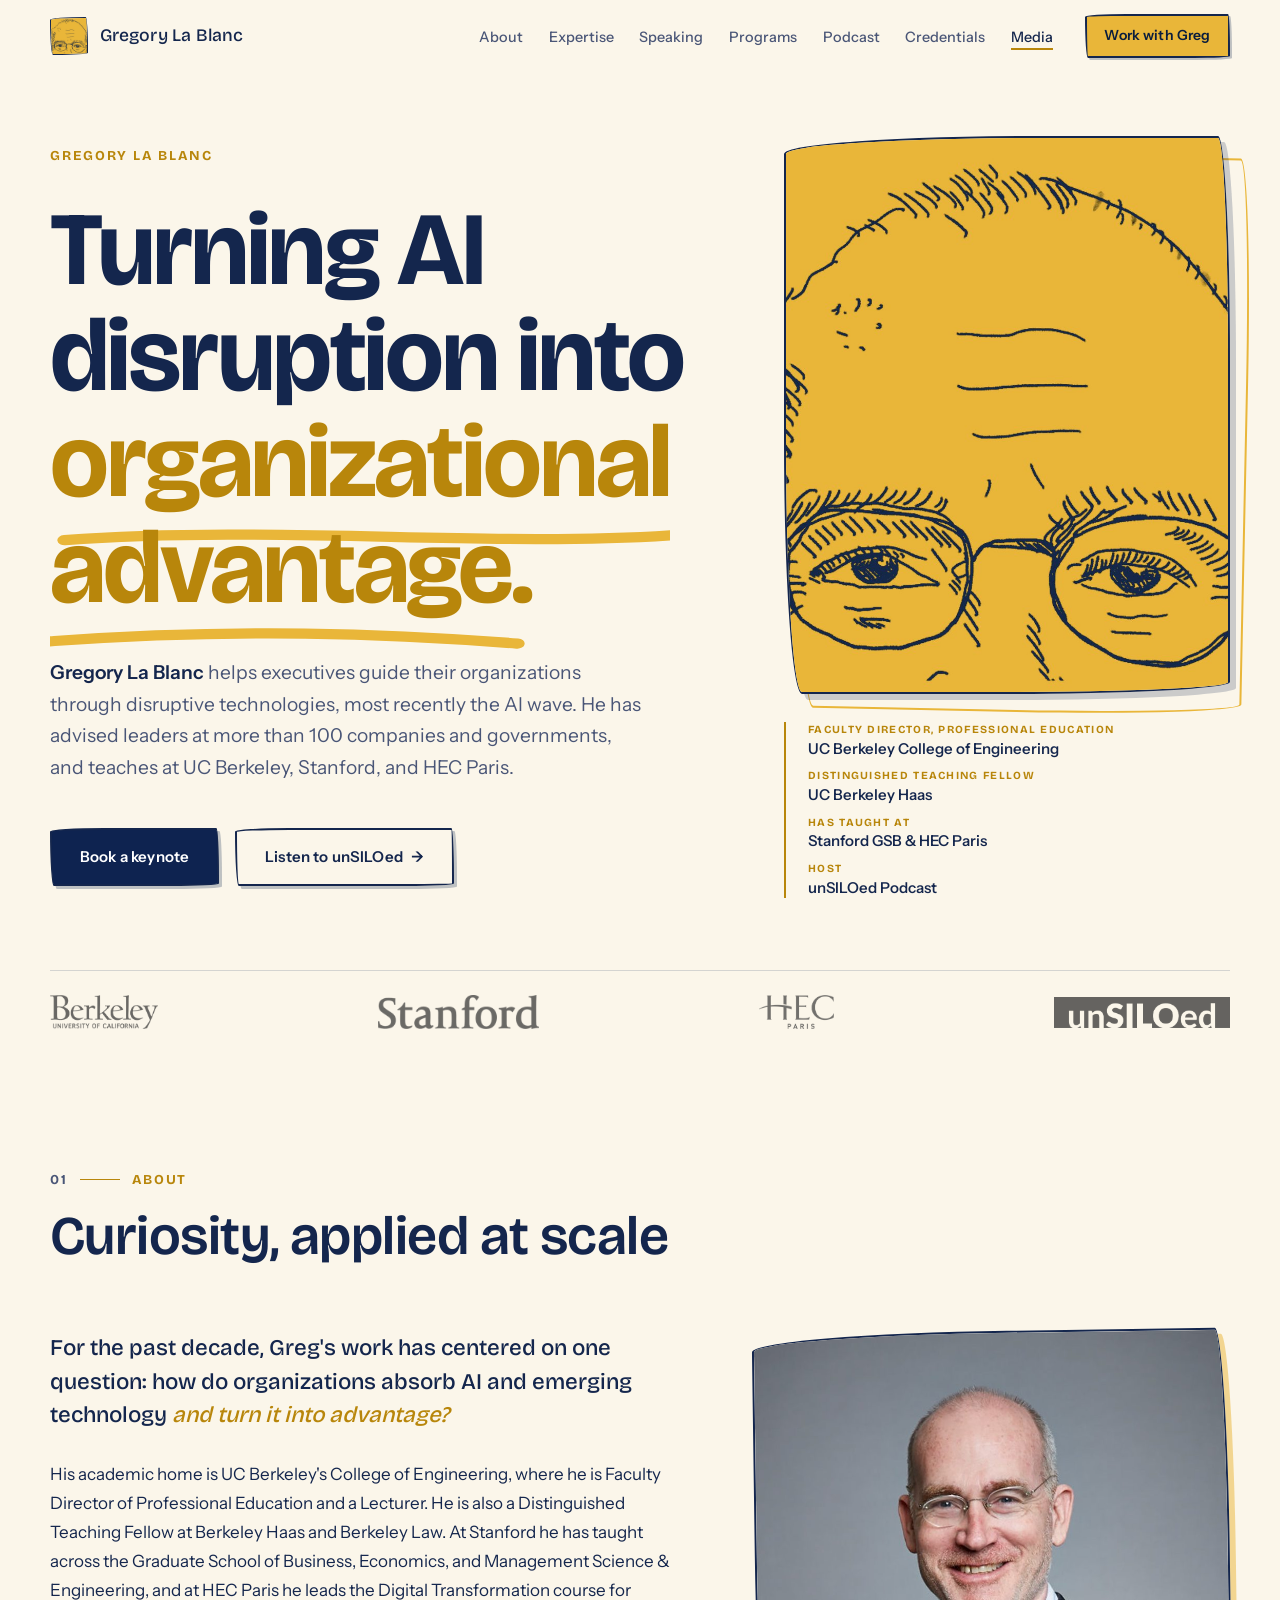
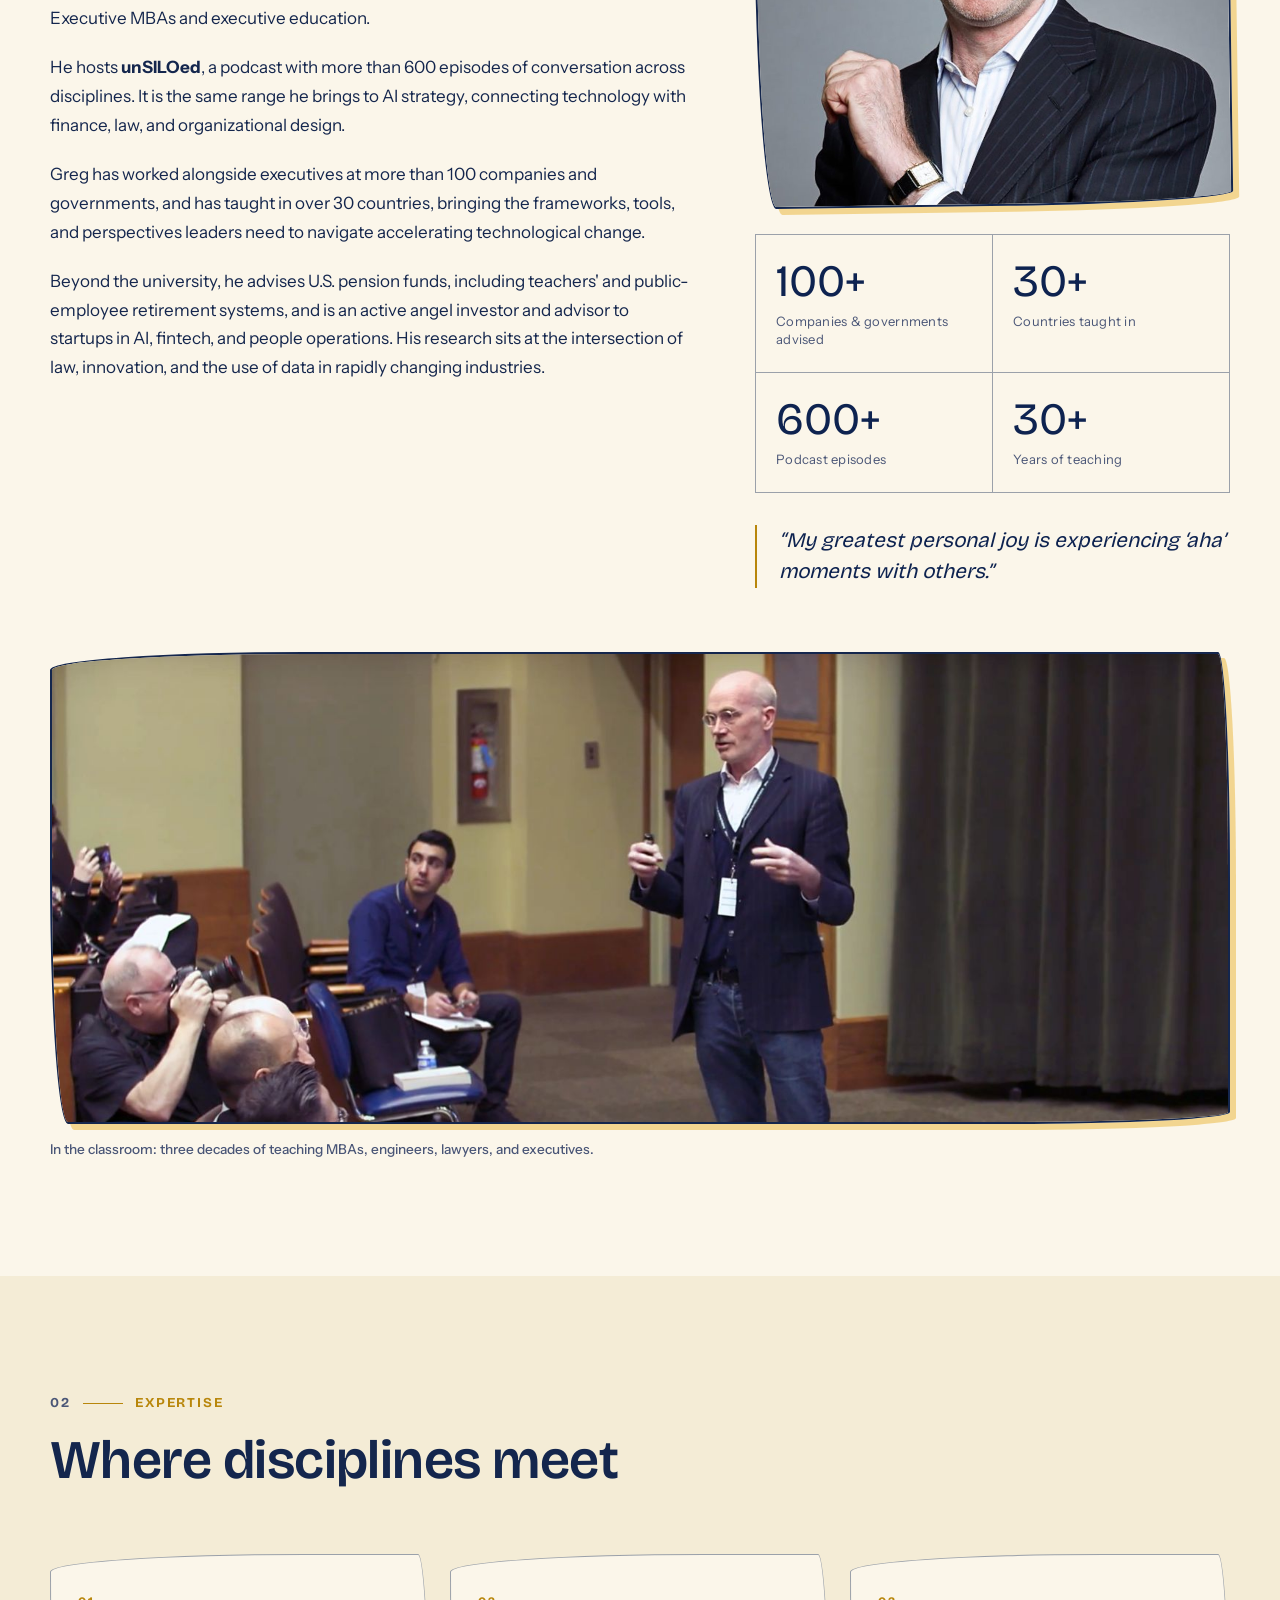
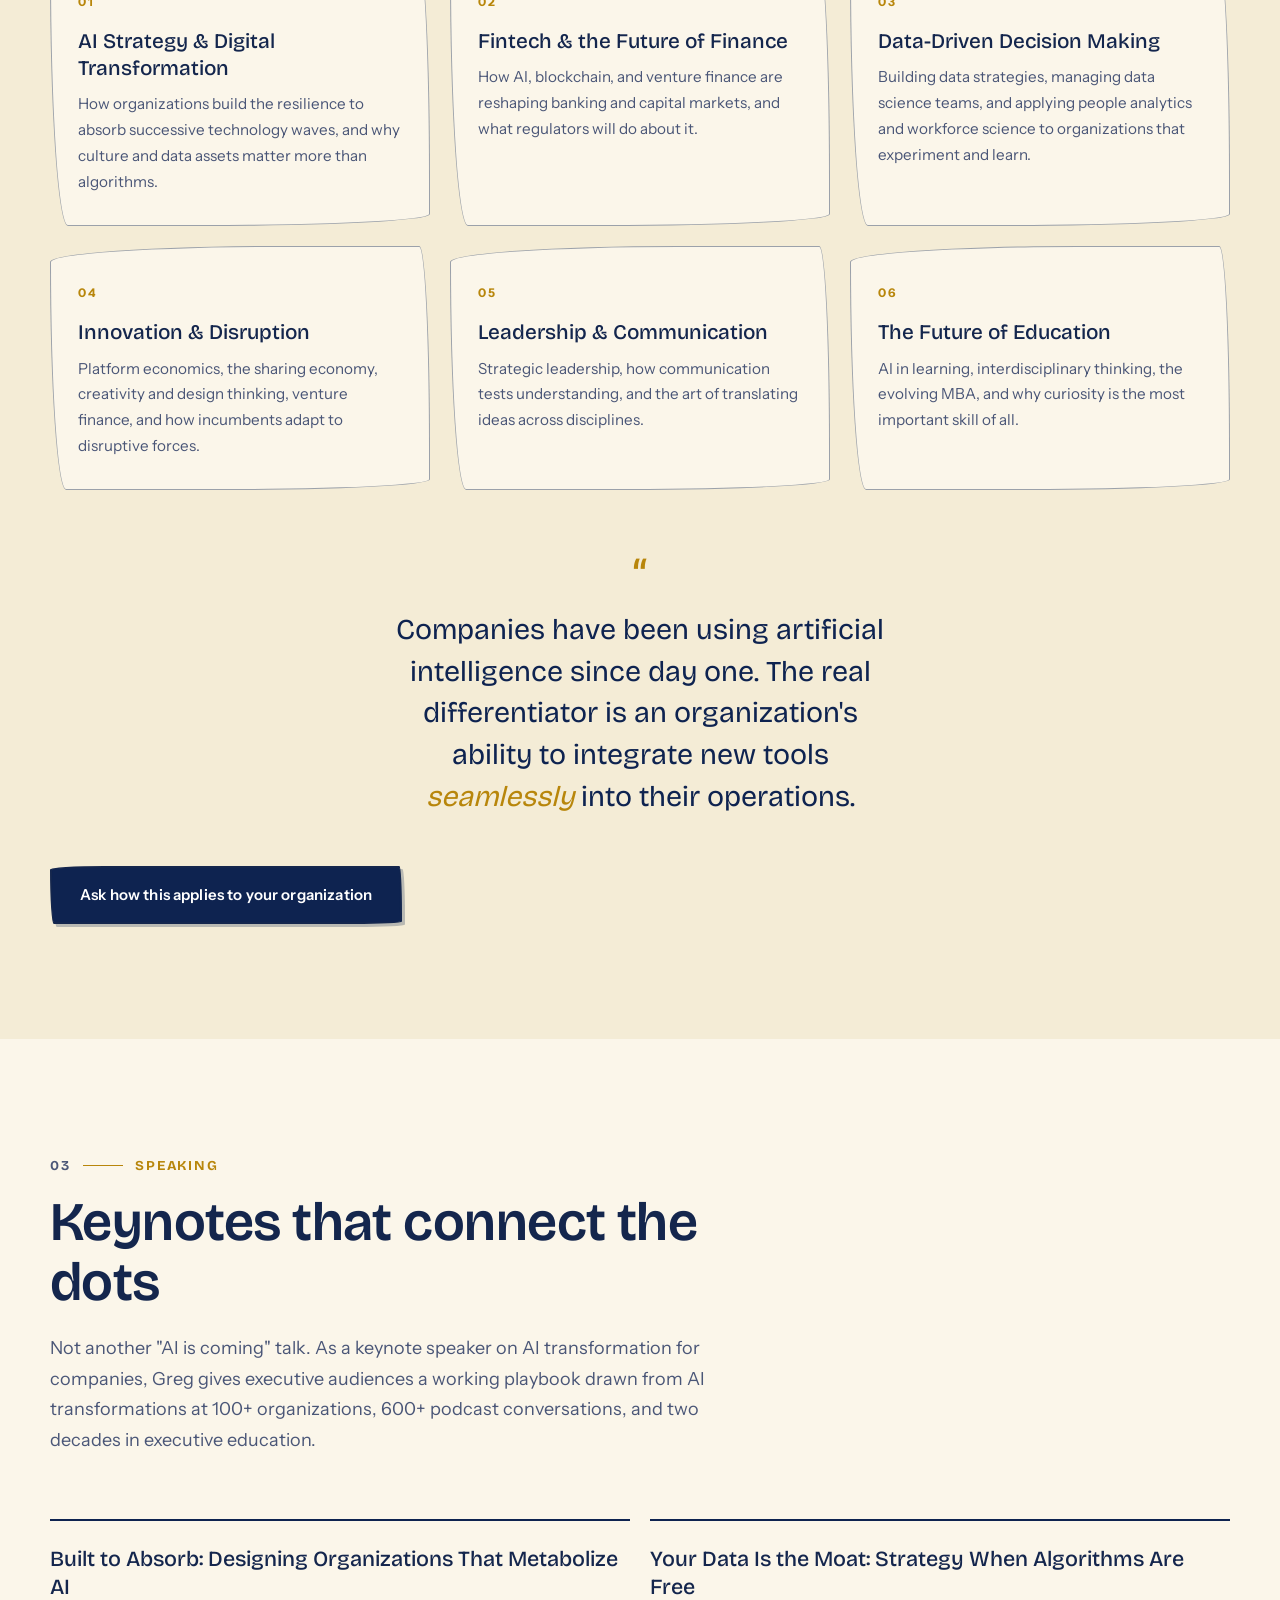
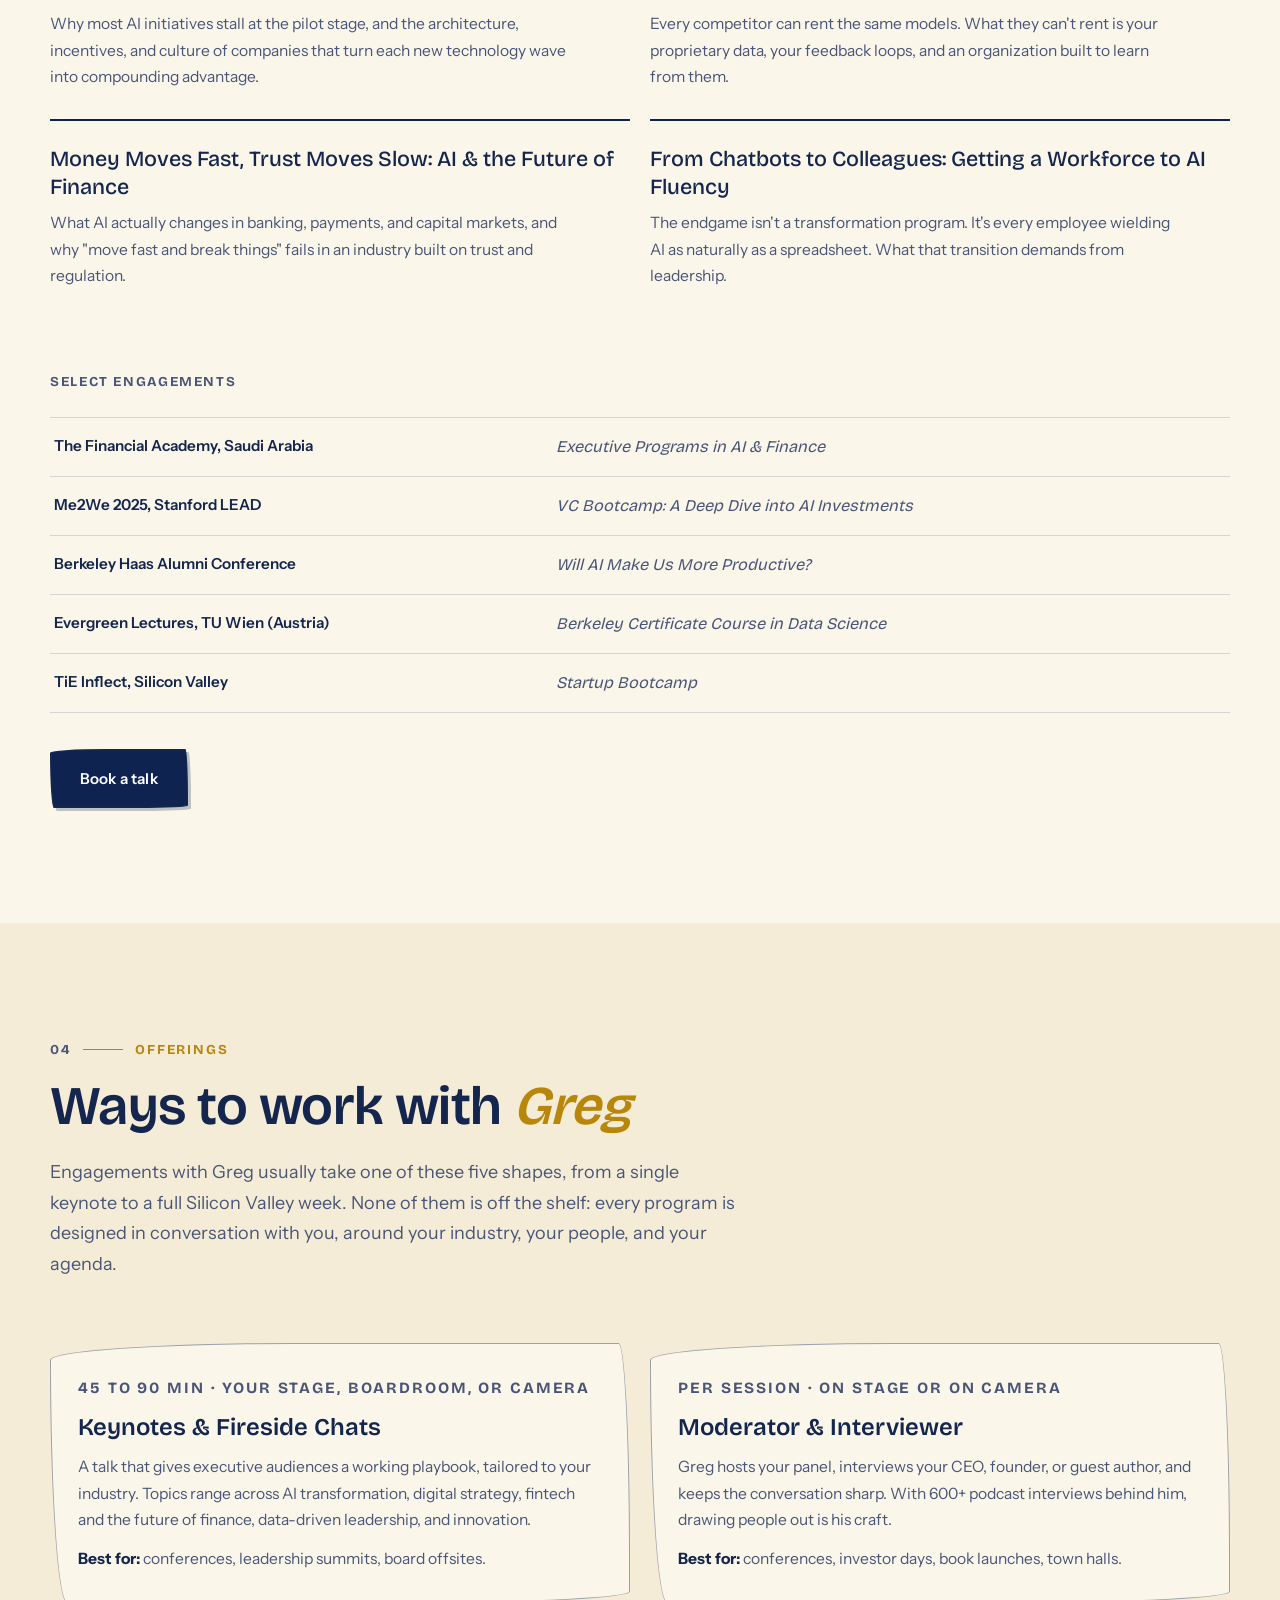
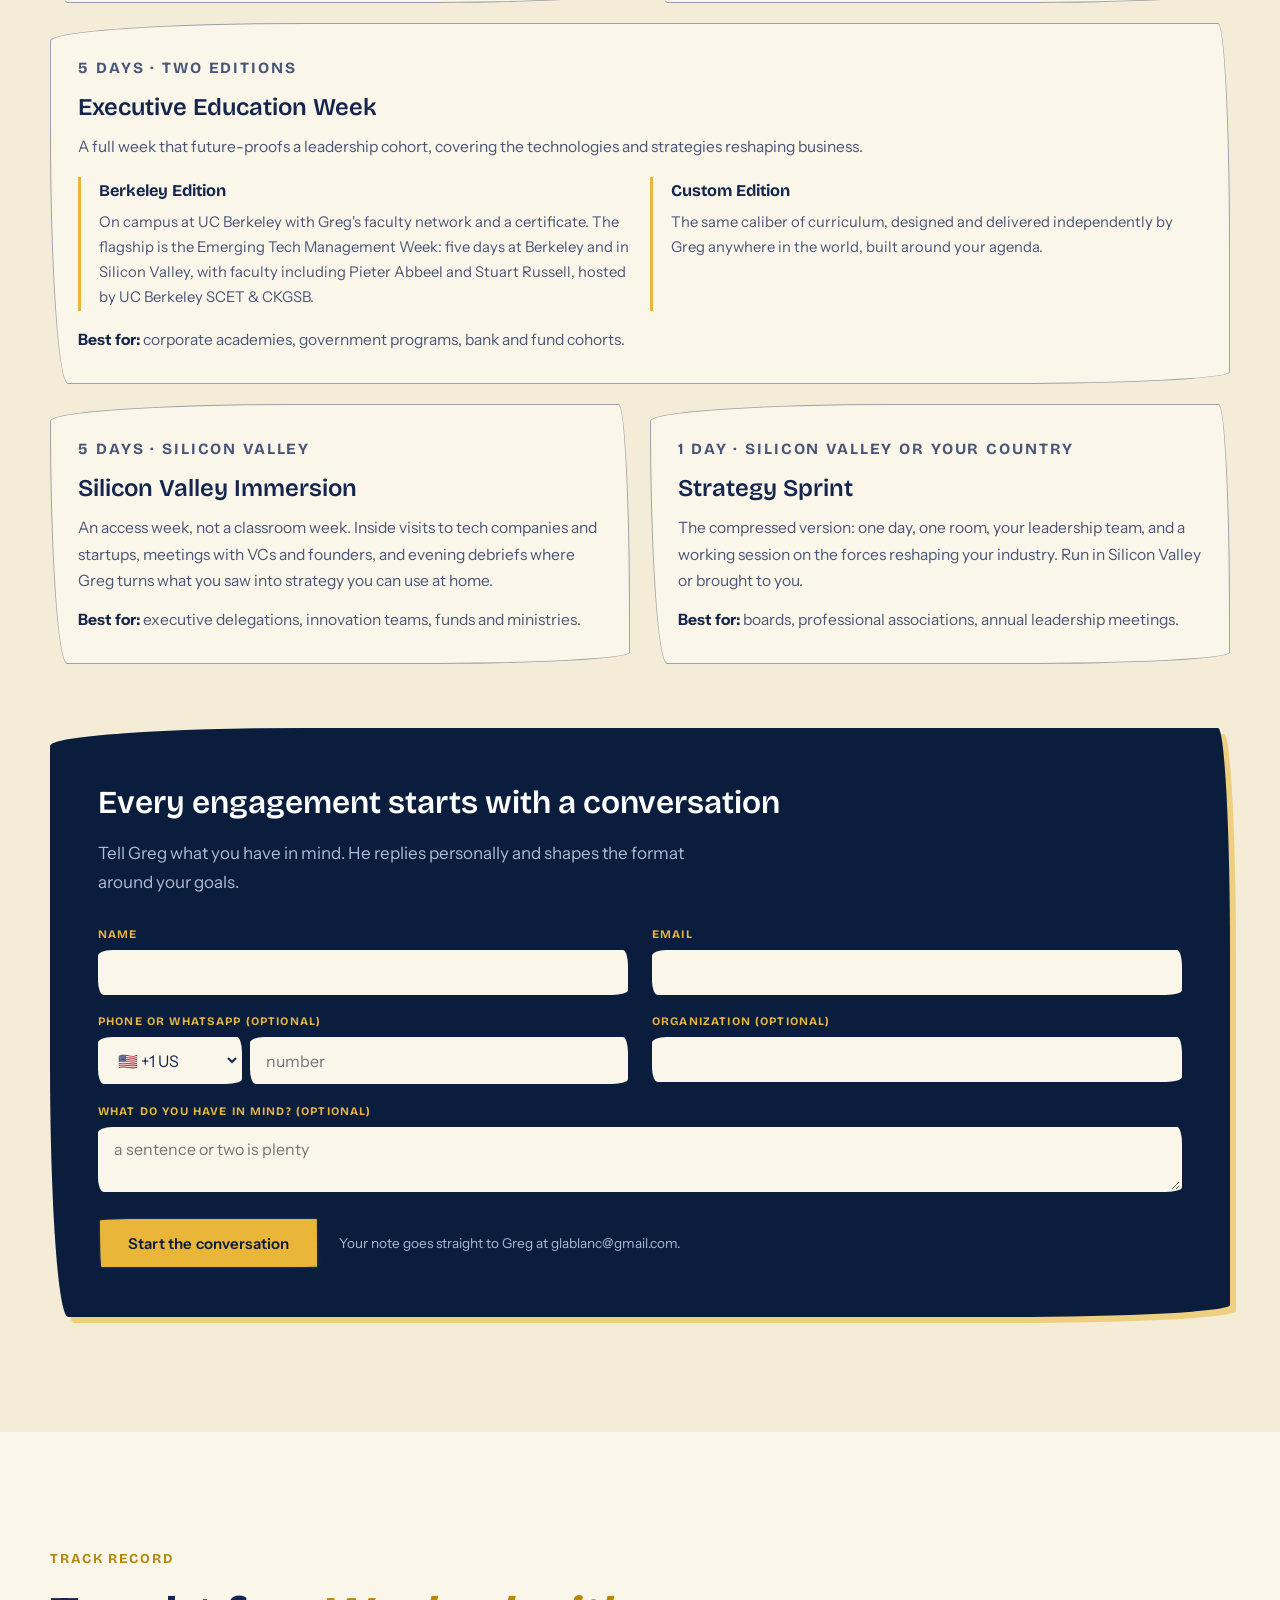
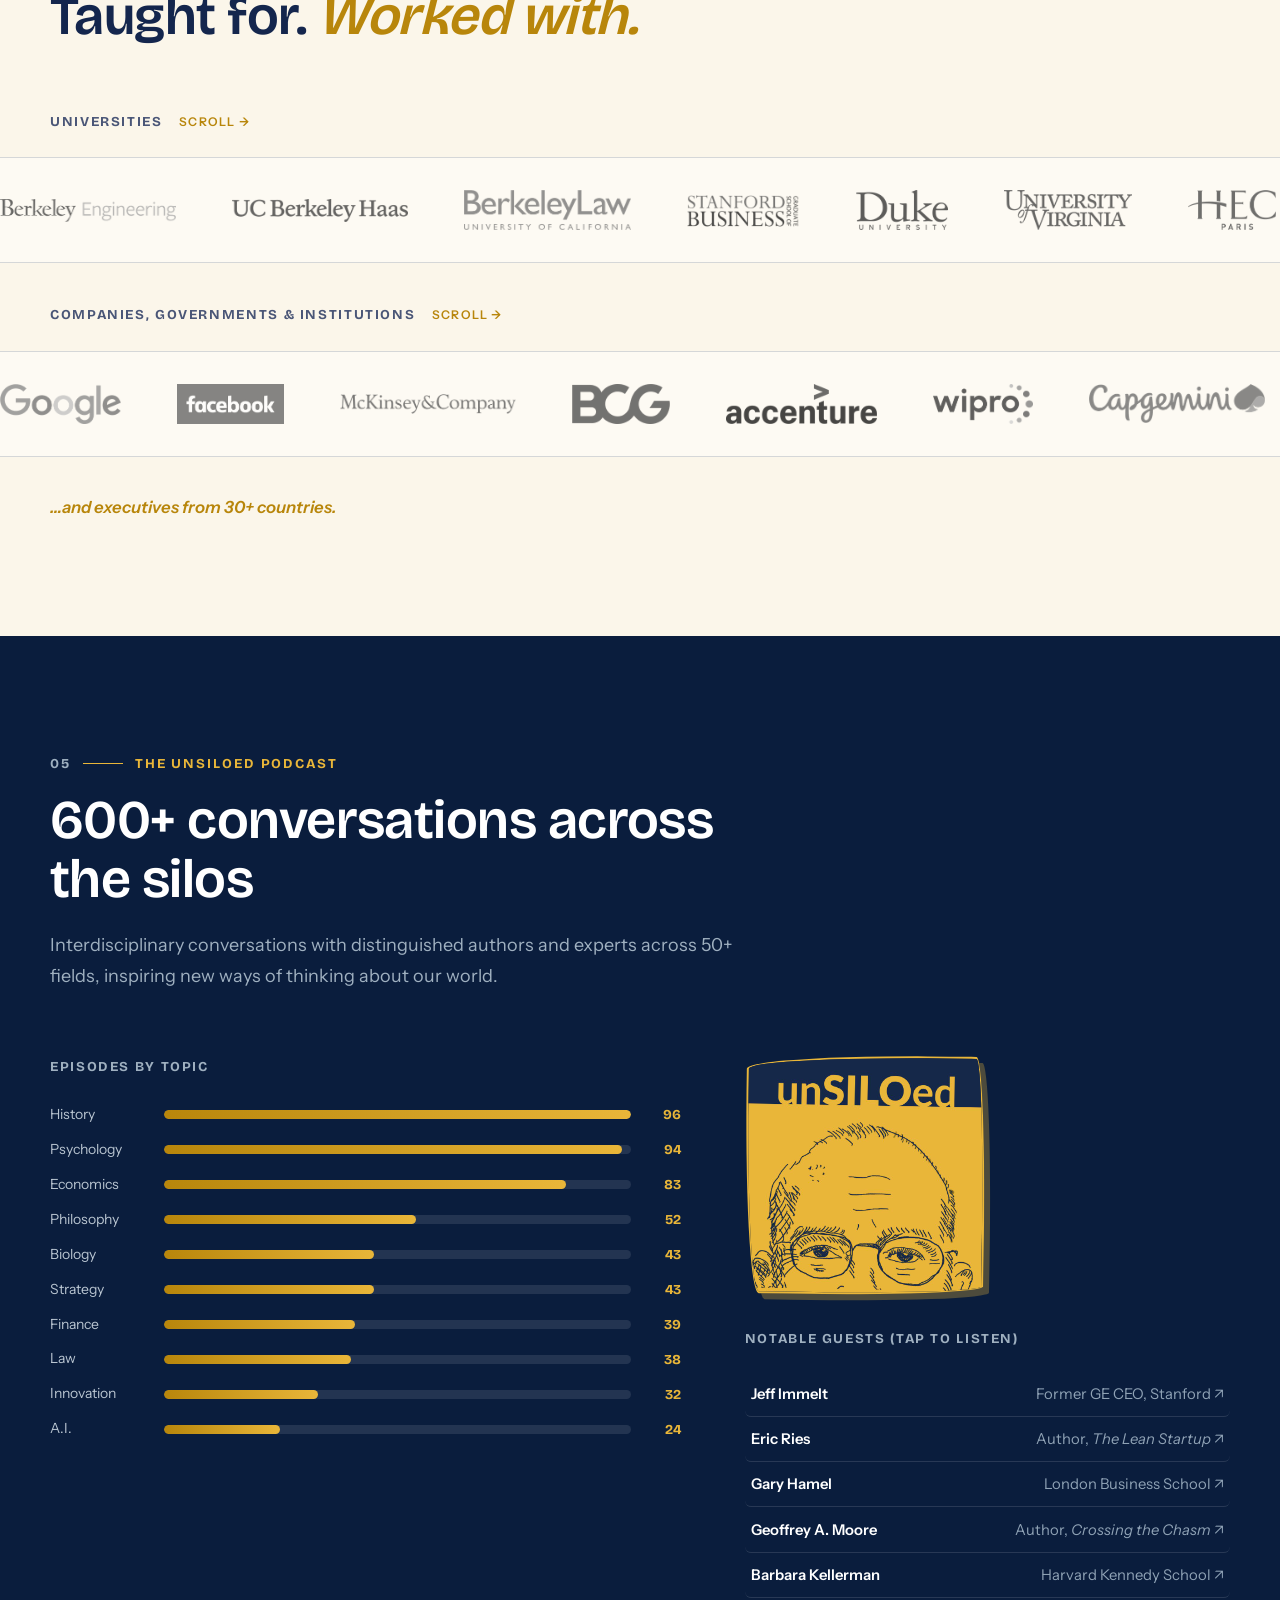
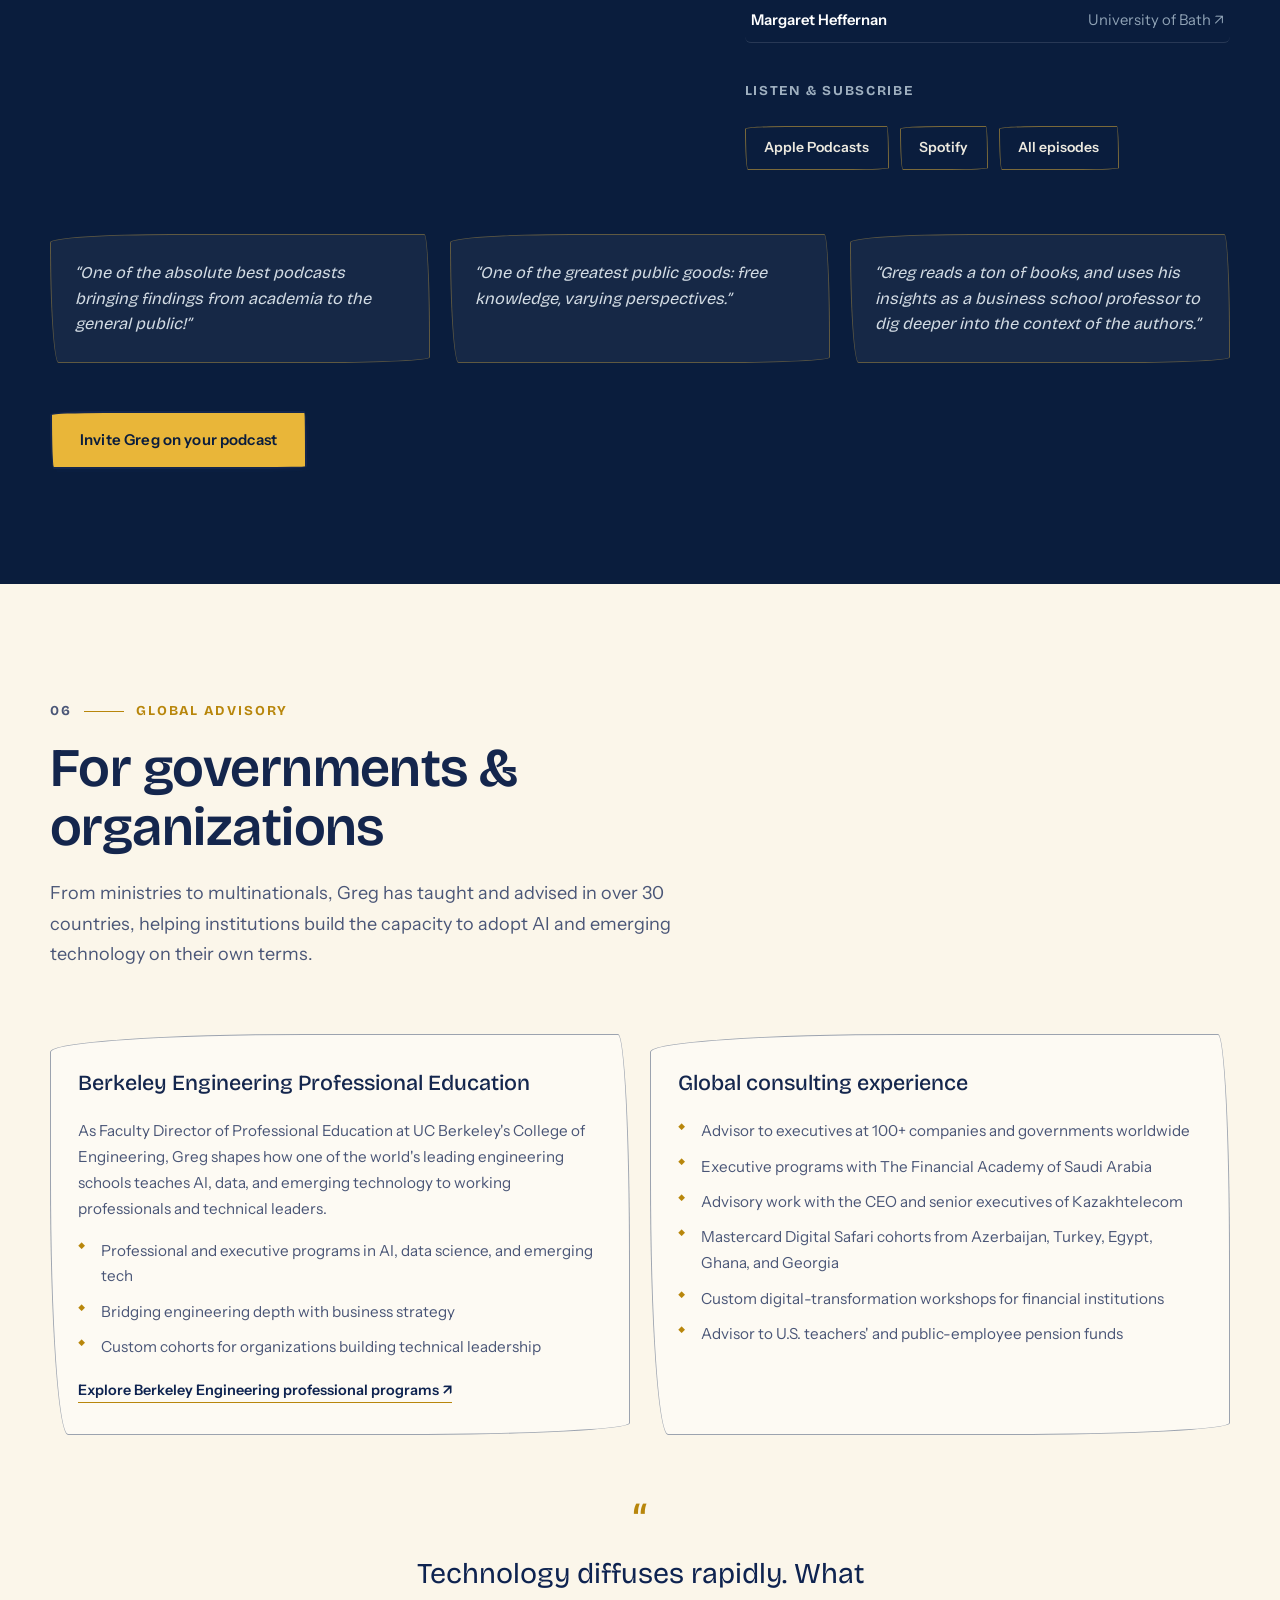
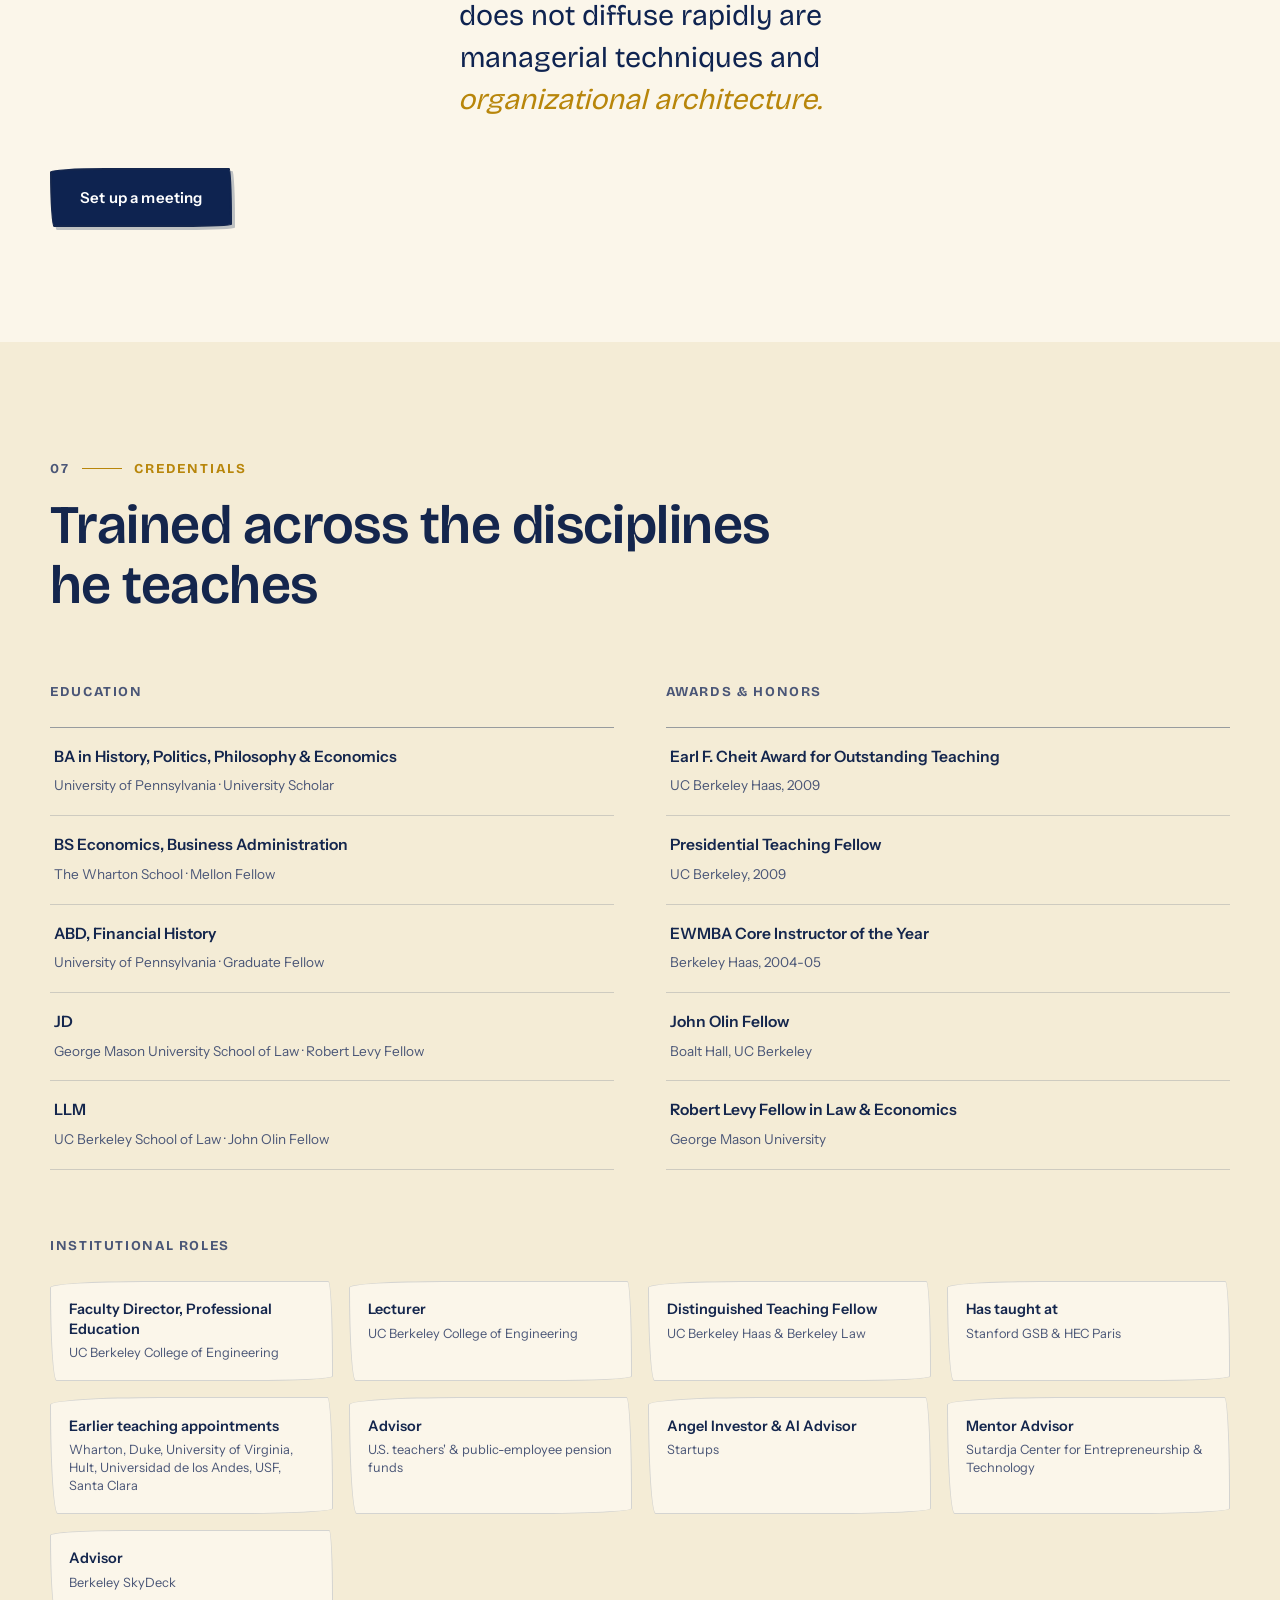
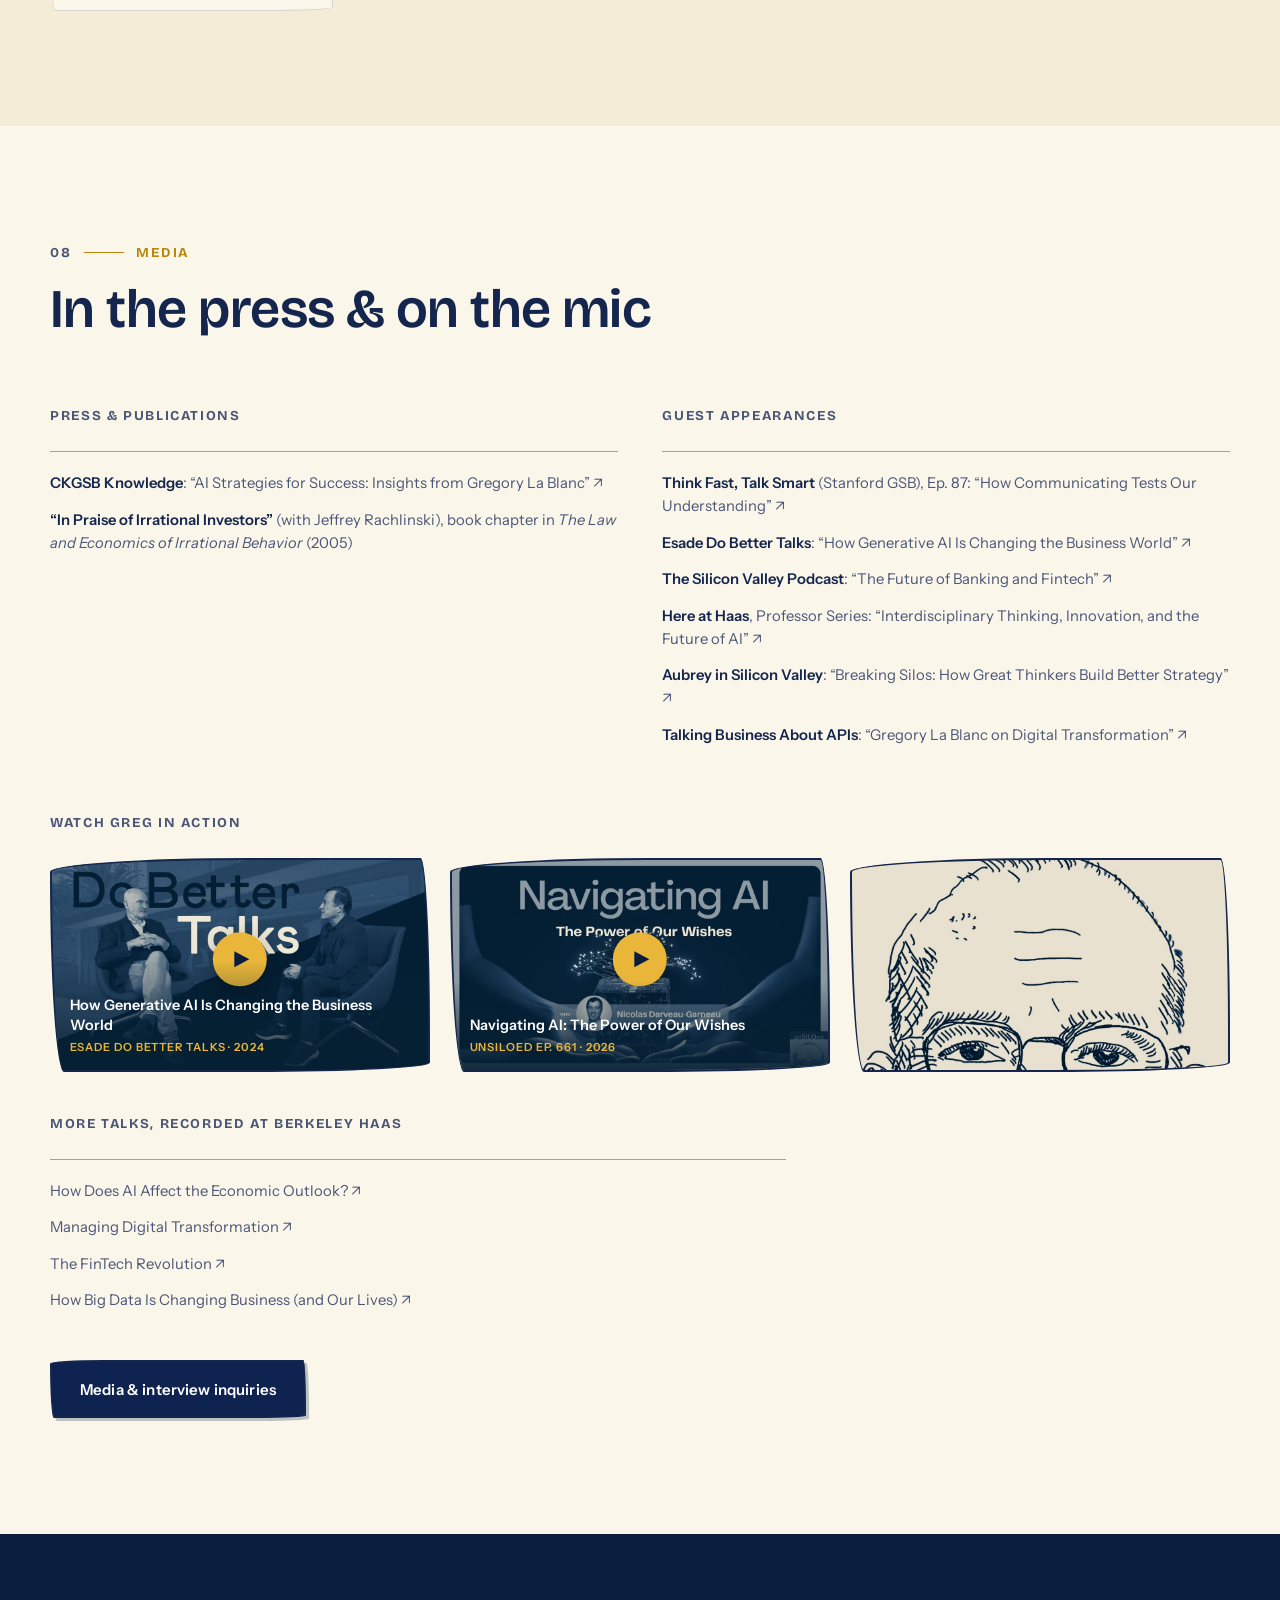
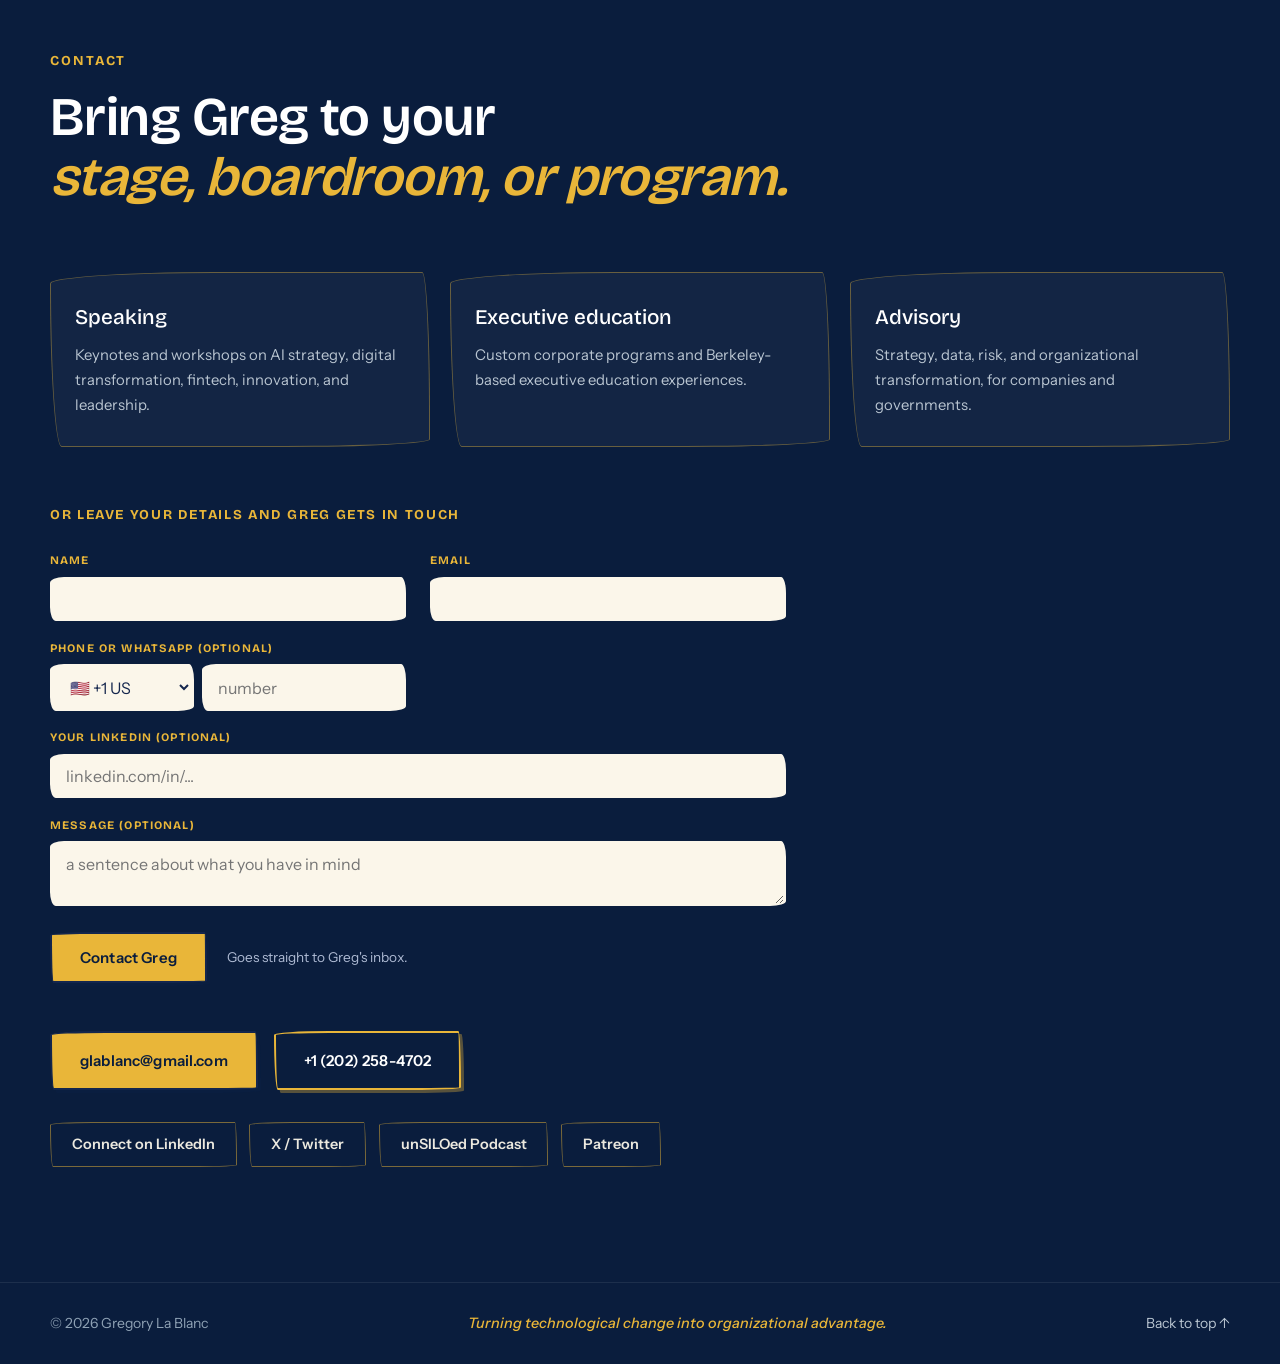
==== commit 7b347d73: "Name in H1, fix dead Spotify link, add name fields to structured data" ====
--- a/index.html
+++ b/index.html
@@ -48,6 +48,8 @@
           "@id": "https://www.glablanc.com/#greg",
           "name": "Gregory La Blanc",
           "alternateName": ["Greg LaBlanc", "Gregory LaBlanc", "Greg La Blanc"],
+          "givenName": "Gregory",
+          "familyName": "La Blanc",
           "url": "https://www.glablanc.com/",
           "image": "https://www.glablanc.com/assets/greg-portrait.jpg",
           "description": "Gregory La Blanc helps executives guide their organizations through disruptive technologies, most recently AI. Faculty Director of Professional Education at UC Berkeley College of Engineering, Distinguished Teaching Fellow at Berkeley Haas, AI keynote speaker, and host of the unSILOed podcast.",
@@ -86,7 +88,7 @@
             "https://scet.berkeley.edu/people/la-blanc-greg/",
             "https://www.unsiloedpodcast.com/",
             "https://podcasts.apple.com/us/podcast/unsiloed-with-greg-lablanc/id1566956045",
-            "https://open.spotify.com/show/5cSJgBrz0ZPs5BQZjQZBno",
+            "https://open.spotify.com/show/1dxKOERwHbT3VxQ8g4gVXM",
             "https://www.youtube.com/@unsiloedpodcastwithgreglab2188"
           ]
         },
@@ -106,7 +108,7 @@
           "author": { "@id": "https://www.glablanc.com/#greg" },
           "sameAs": [
             "https://podcasts.apple.com/us/podcast/unsiloed-with-greg-lablanc/id1566956045",
-            "https://open.spotify.com/show/5cSJgBrz0ZPs5BQZjQZBno"
+            "https://open.spotify.com/show/1dxKOERwHbT3VxQ8g4gVXM"
           ]
         },
         {
@@ -218,8 +220,8 @@
             <div class="hero-inner">
                 <div class="hero-grid">
                     <div class="hero-main">
-                        <p class="eyebrow hero-eyebrow" data-reveal>Berkeley &middot; Stanford &middot; HEC Paris</p>
                         <h1 class="hero-title" data-reveal>
+                            <span class="hero-name">Gregory La Blanc</span>
                             Turning AI disruption into<br>
                             <em>organizational advantage.</em>
                         </h1>
@@ -734,7 +736,7 @@
                         <h3 class="sub-head">Listen &amp; subscribe</h3>
                         <div class="listen-links">
                             <a class="listen-badge" href="https://podcasts.apple.com/us/podcast/unsiloed-with-greg-lablanc/id1566956045" target="_blank" rel="noopener">Apple Podcasts</a>
-                            <a class="listen-badge" href="https://open.spotify.com/show/5cSJgBrz0ZPs5BQZjQZBno" target="_blank" rel="noopener">Spotify</a>
+                            <a class="listen-badge" href="https://open.spotify.com/show/1dxKOERwHbT3VxQ8g4gVXM" target="_blank" rel="noopener">Spotify</a>
                             <a class="listen-badge" href="https://www.unsiloedpodcast.com/episodes" target="_blank" rel="noopener">All episodes</a>
                         </div>
                     </div>
--- a/styles.css
+++ b/styles.css
@@ -1,5 +1,5 @@
 /* ==========================================================================
-   Gregory La Blanc — personal site
+   Gregory La Blanc: personal site
    Editorial design system: warm paper, Berkeley navy, California gold.
    ========================================================================== */
 
@@ -337,6 +337,20 @@
 
 .hero-eyebrow { margin-bottom: 2rem; }
 
+/* His name sits inside the h1 so the page's main heading actually names him,
+   styled as the kicker line that used to hold the school list (now carried
+   by the wordmark strip below the hero). */
+.hero-name {
+    display: block;
+    font-size: 0.85rem;
+    font-weight: 700;
+    letter-spacing: 0.14em;
+    text-transform: uppercase;
+    color: var(--gold);
+    line-height: 1.2;
+    margin-bottom: 2rem;
+}
+
 .hero-title {
     font-family: var(--font-display);
     font-weight: 700;
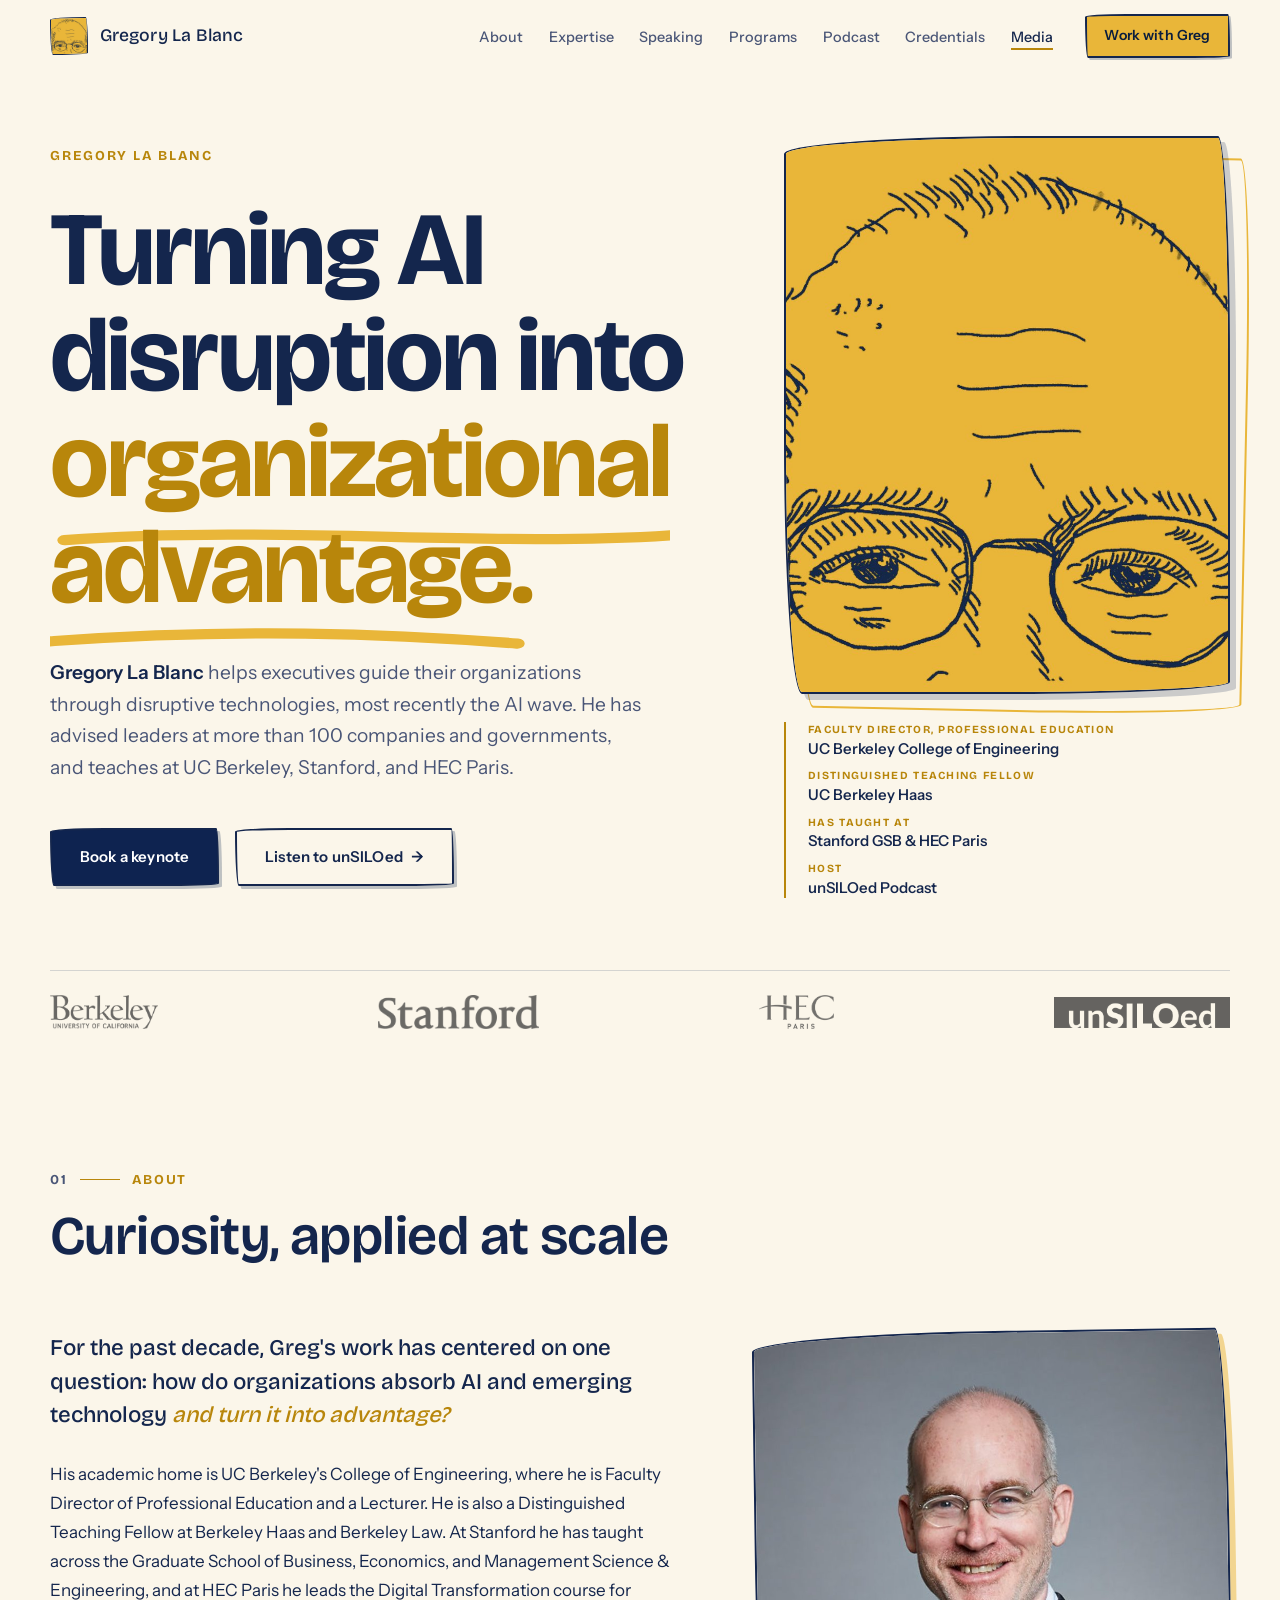
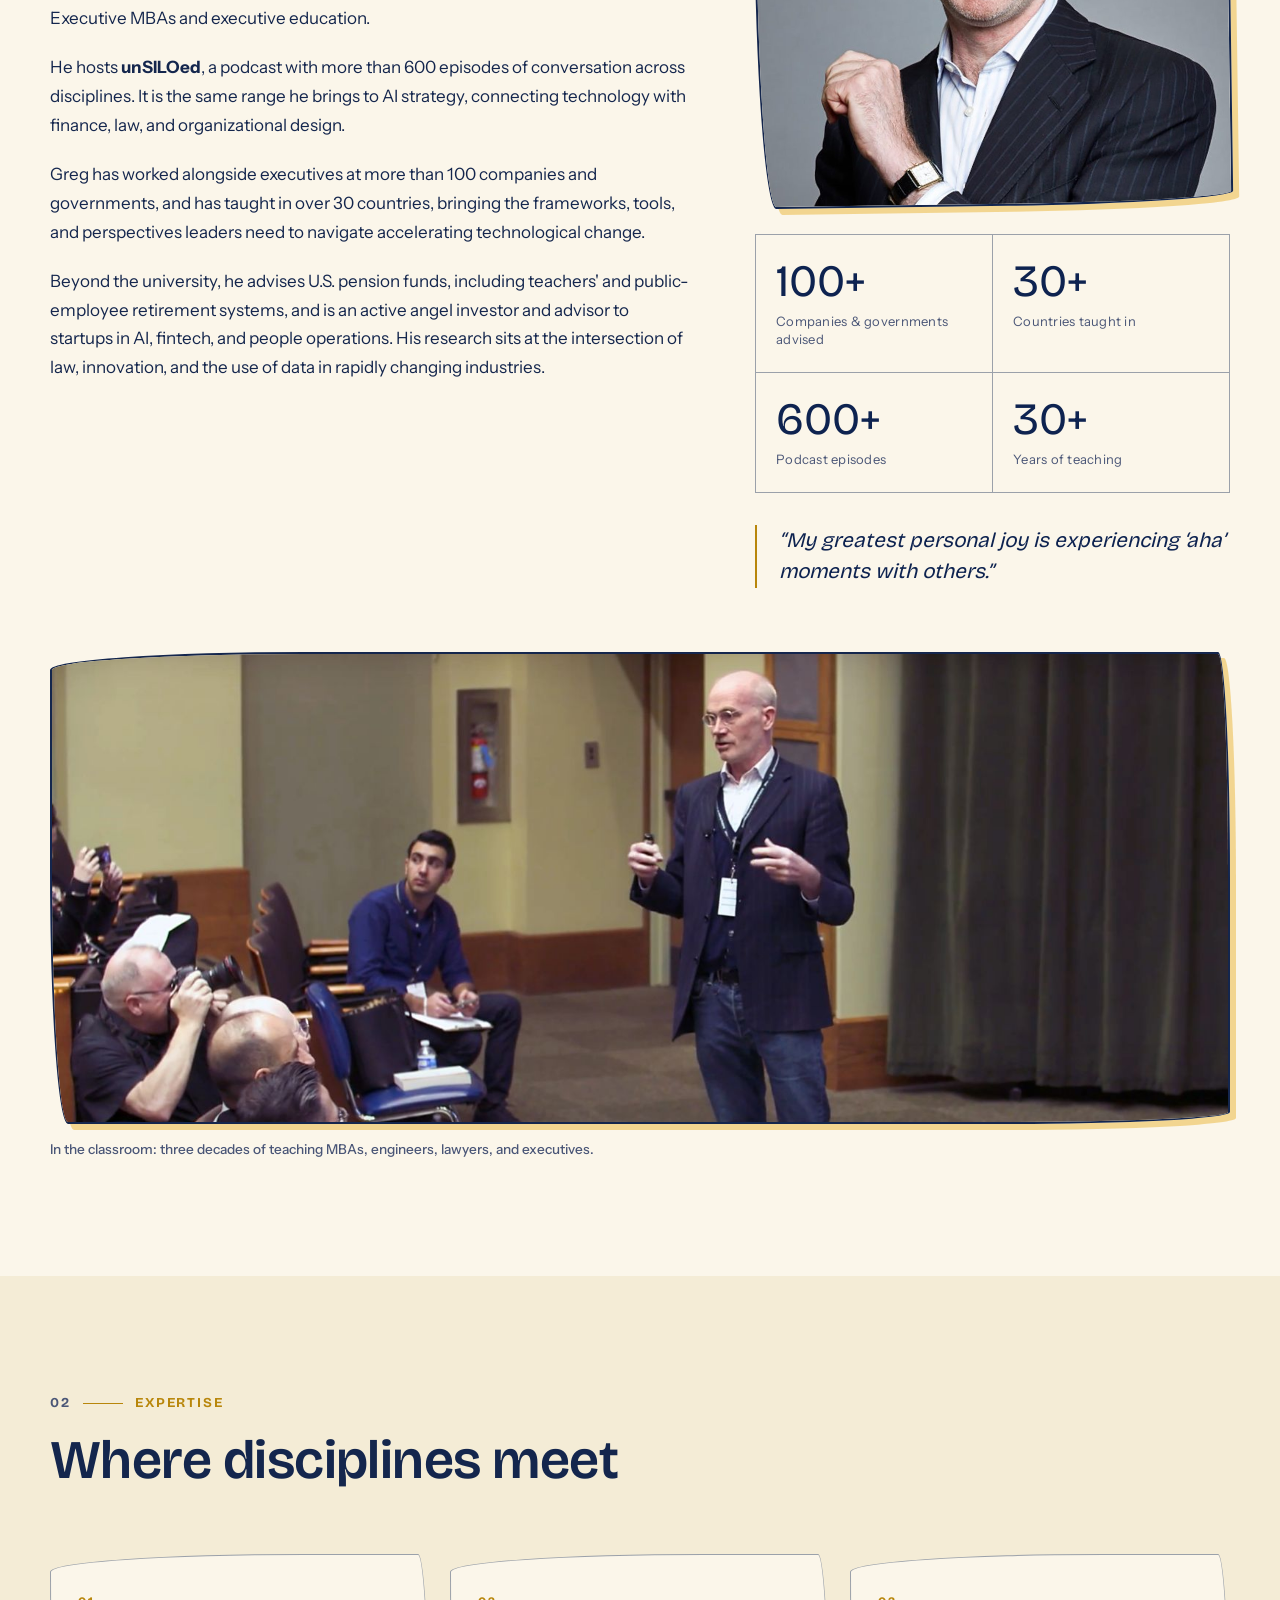
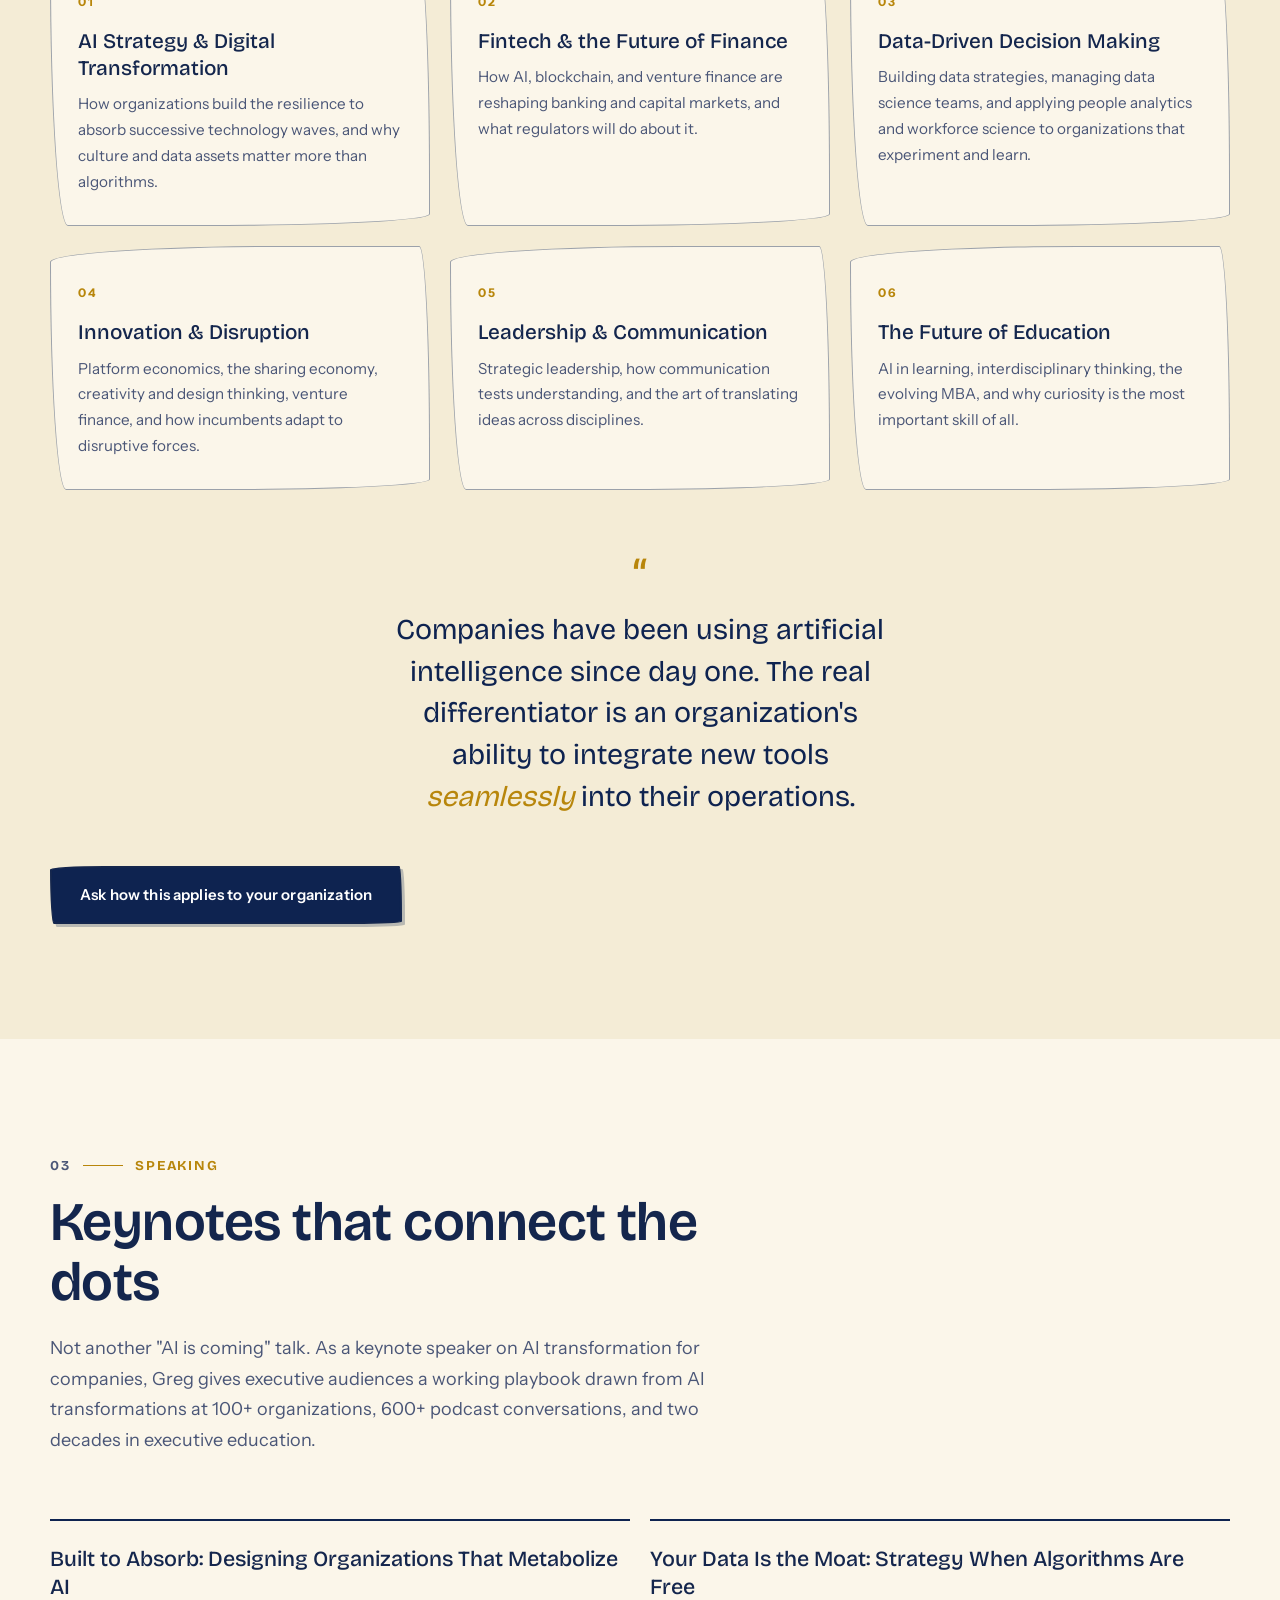
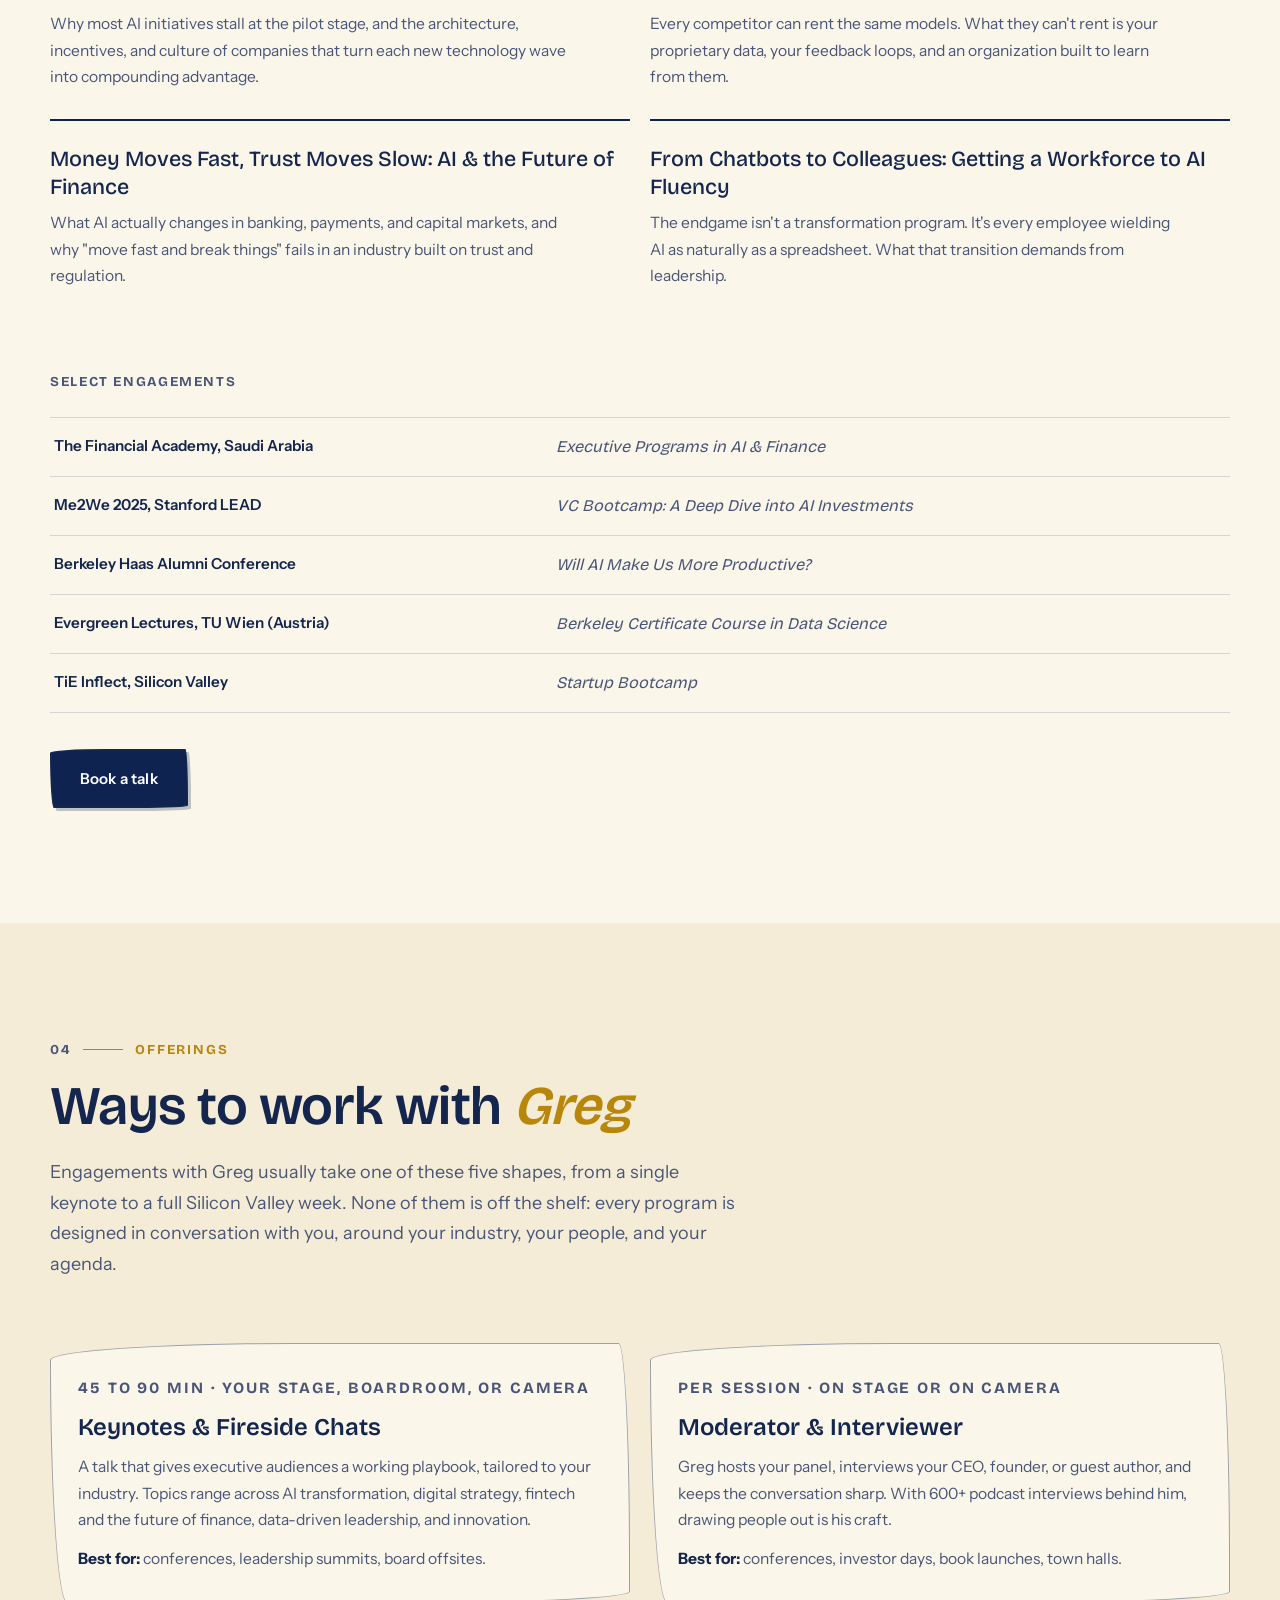
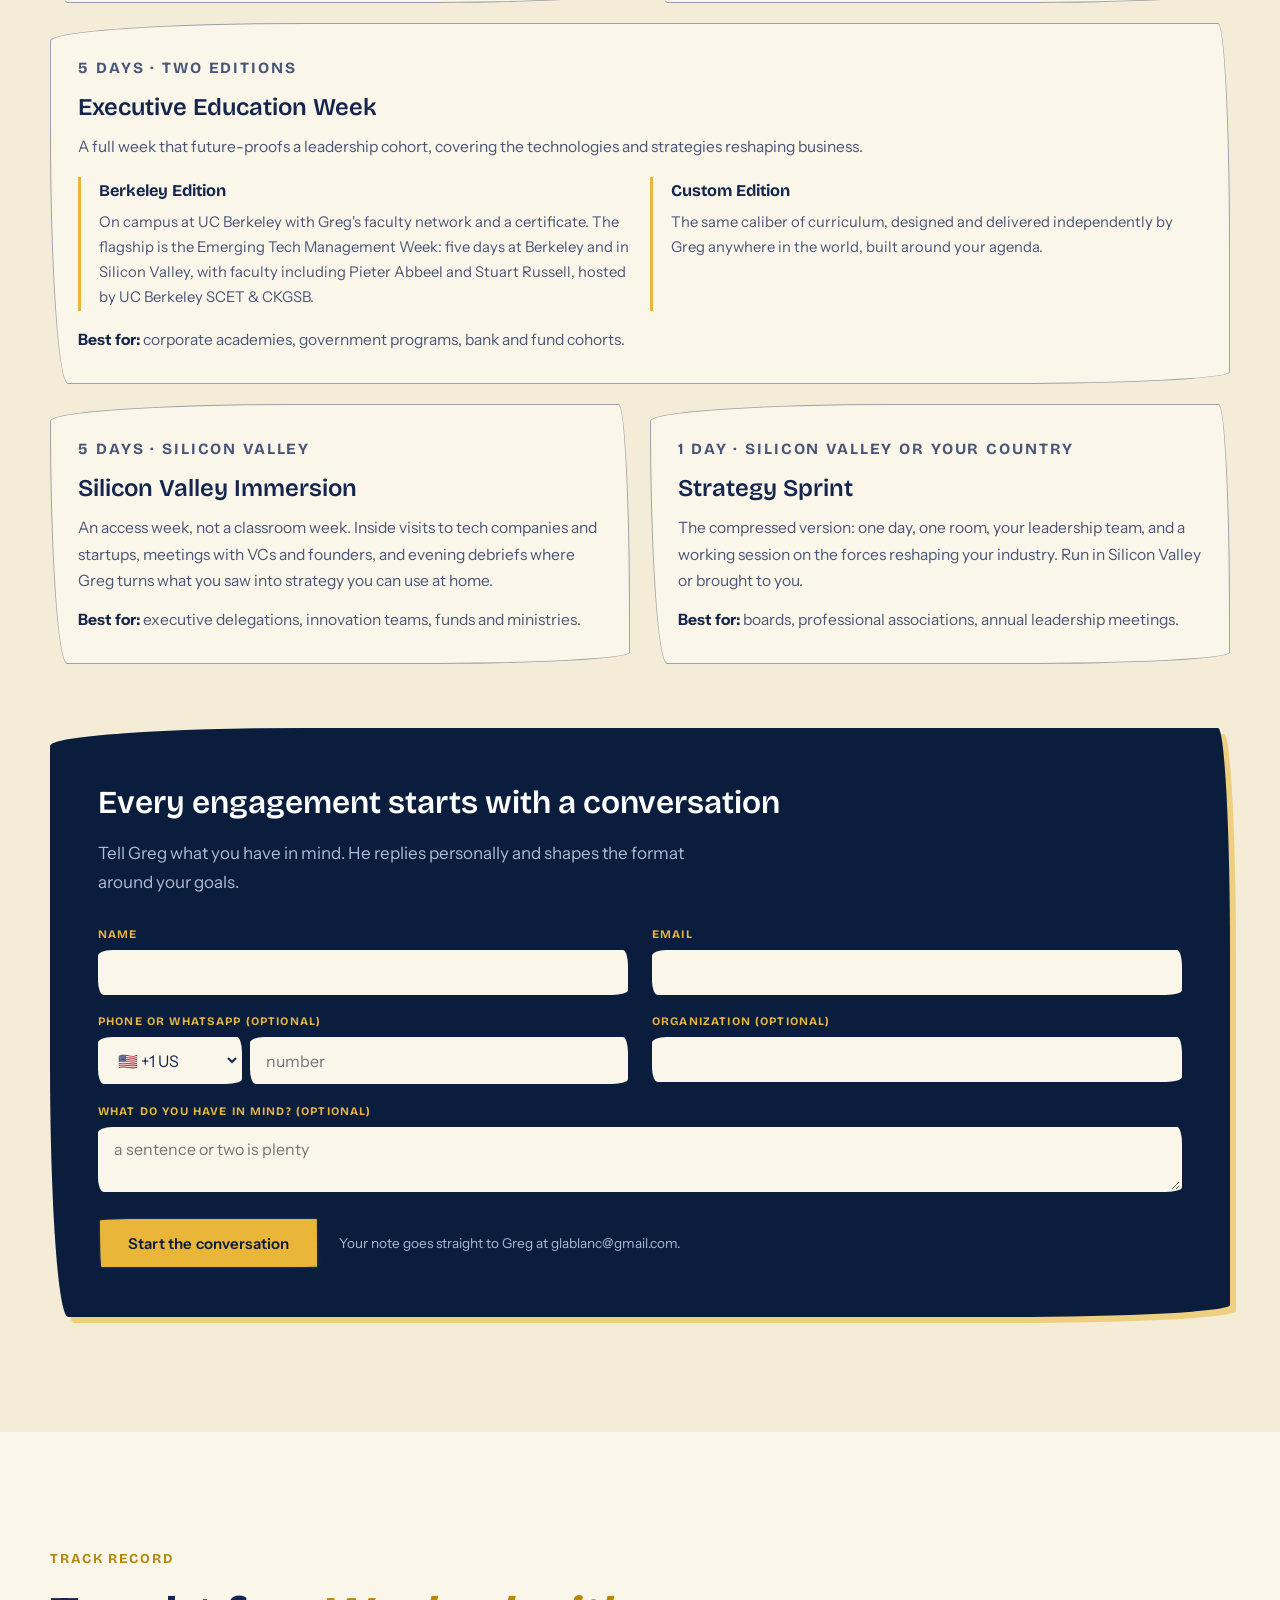
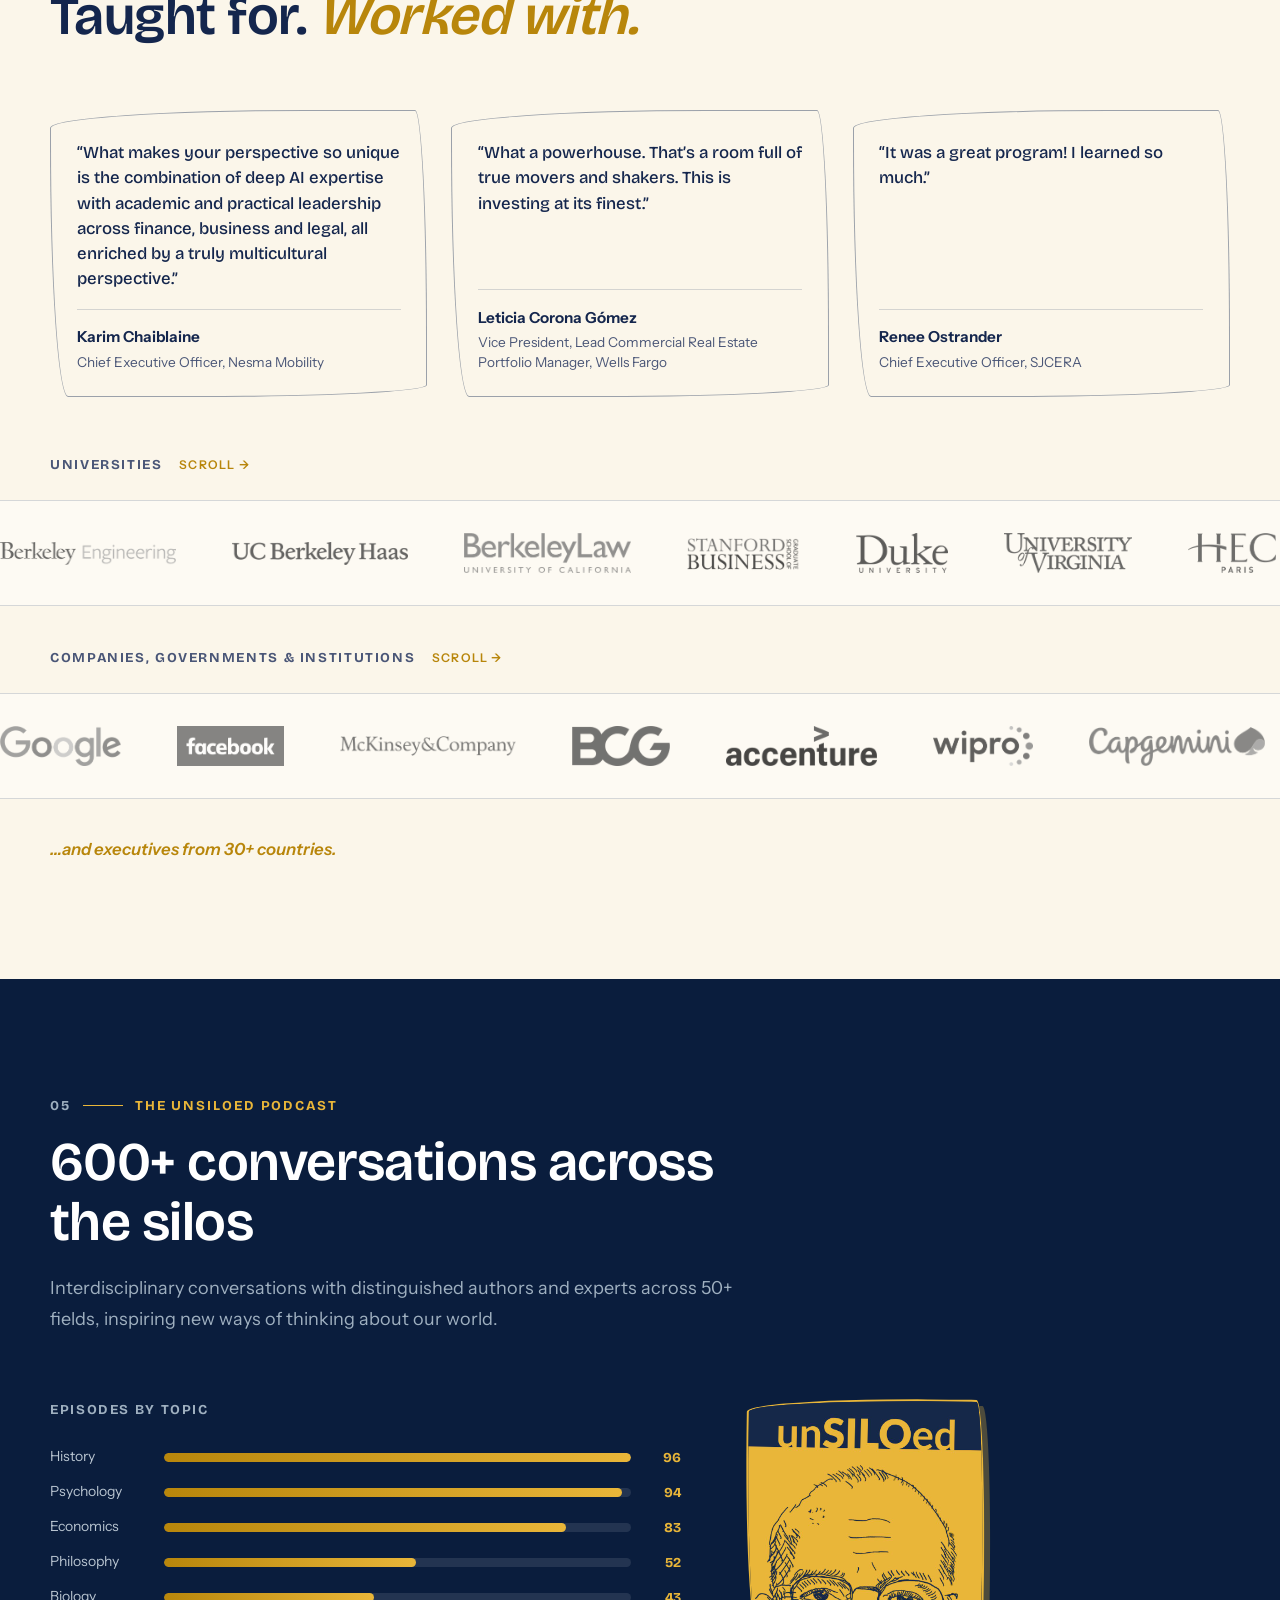
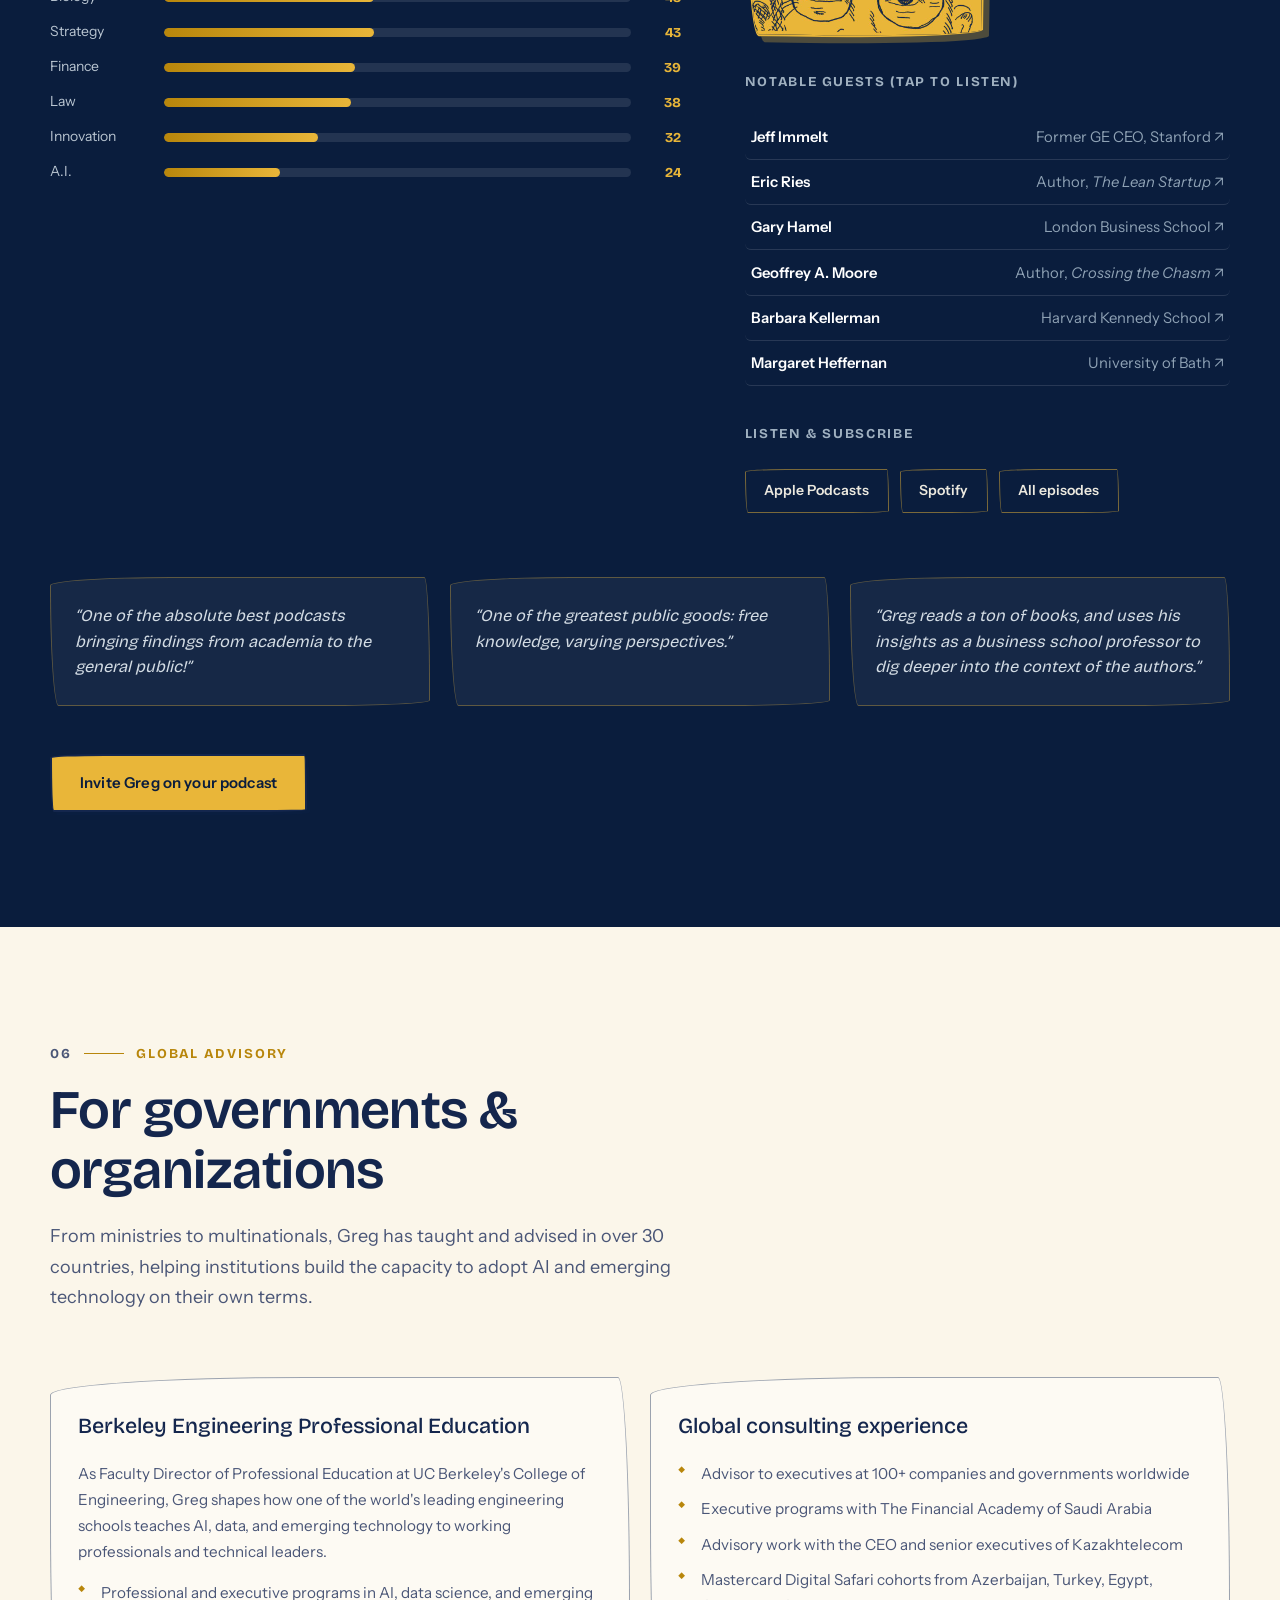
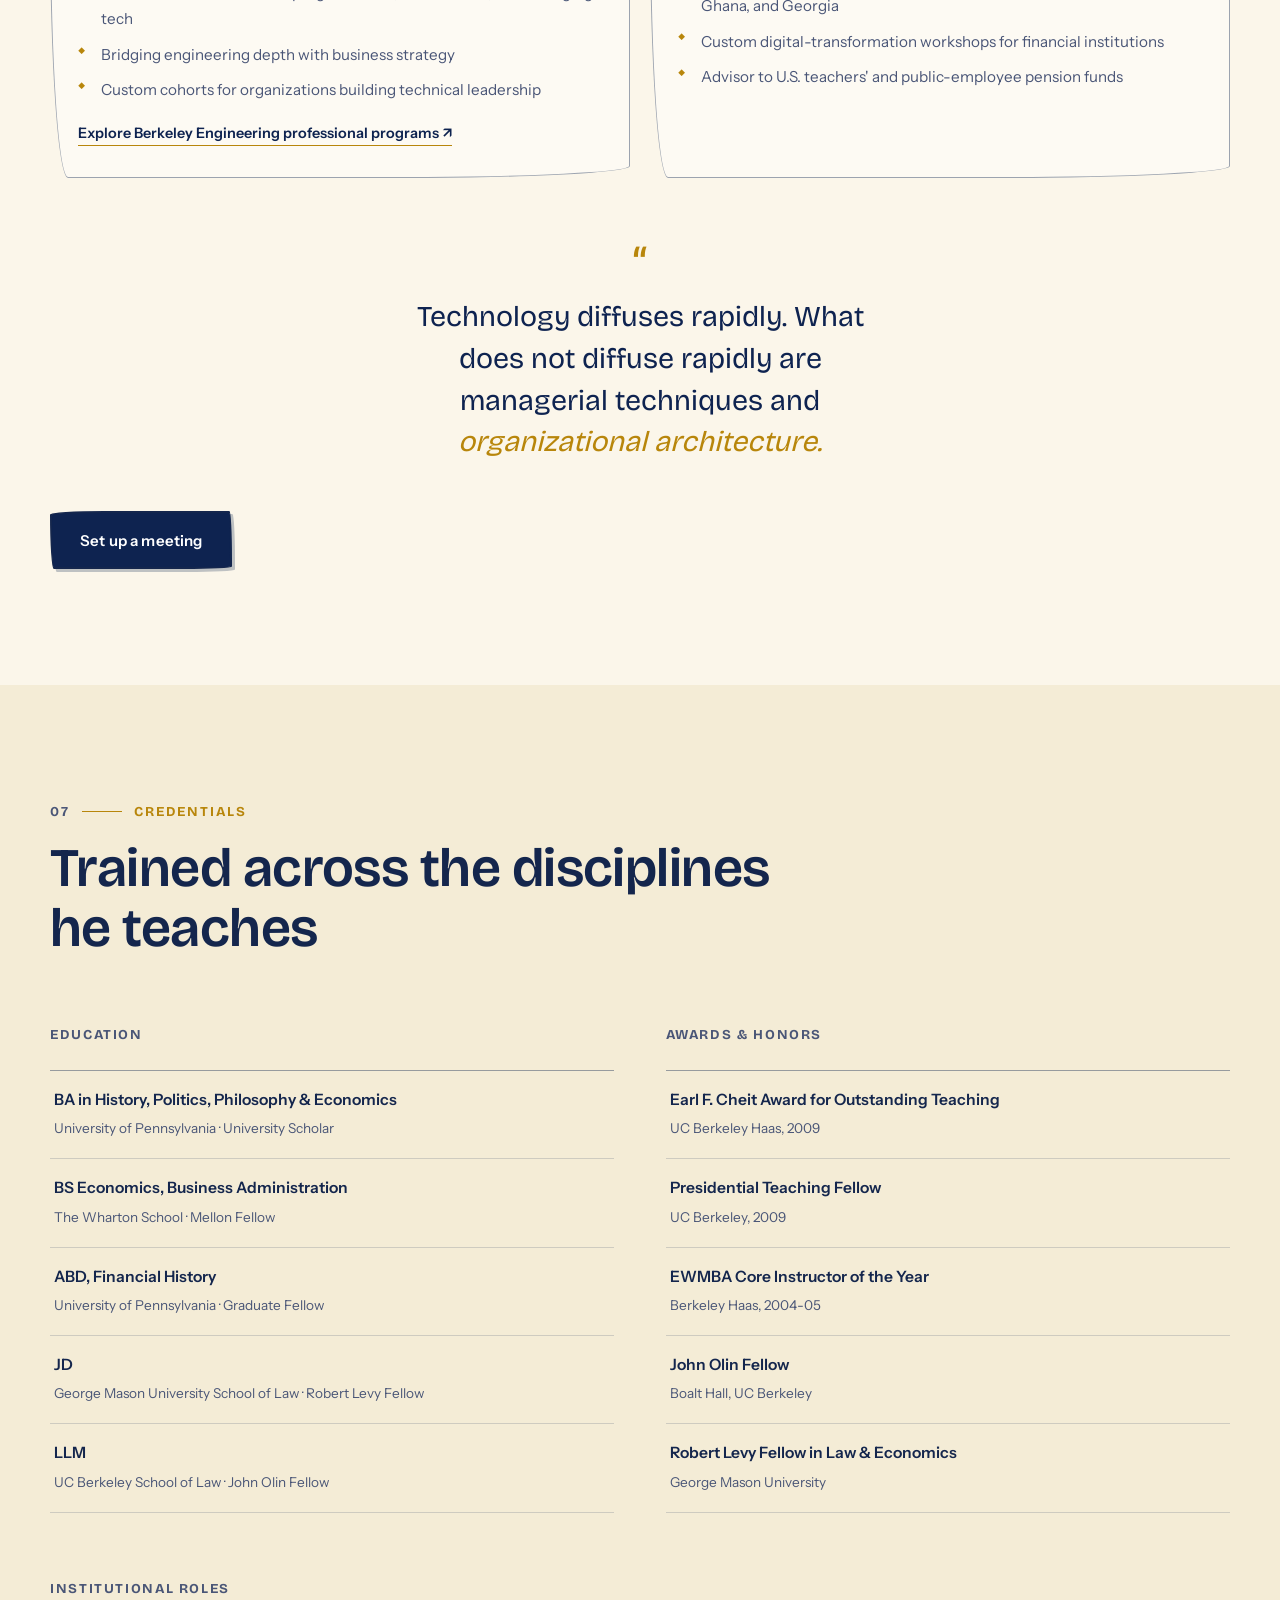
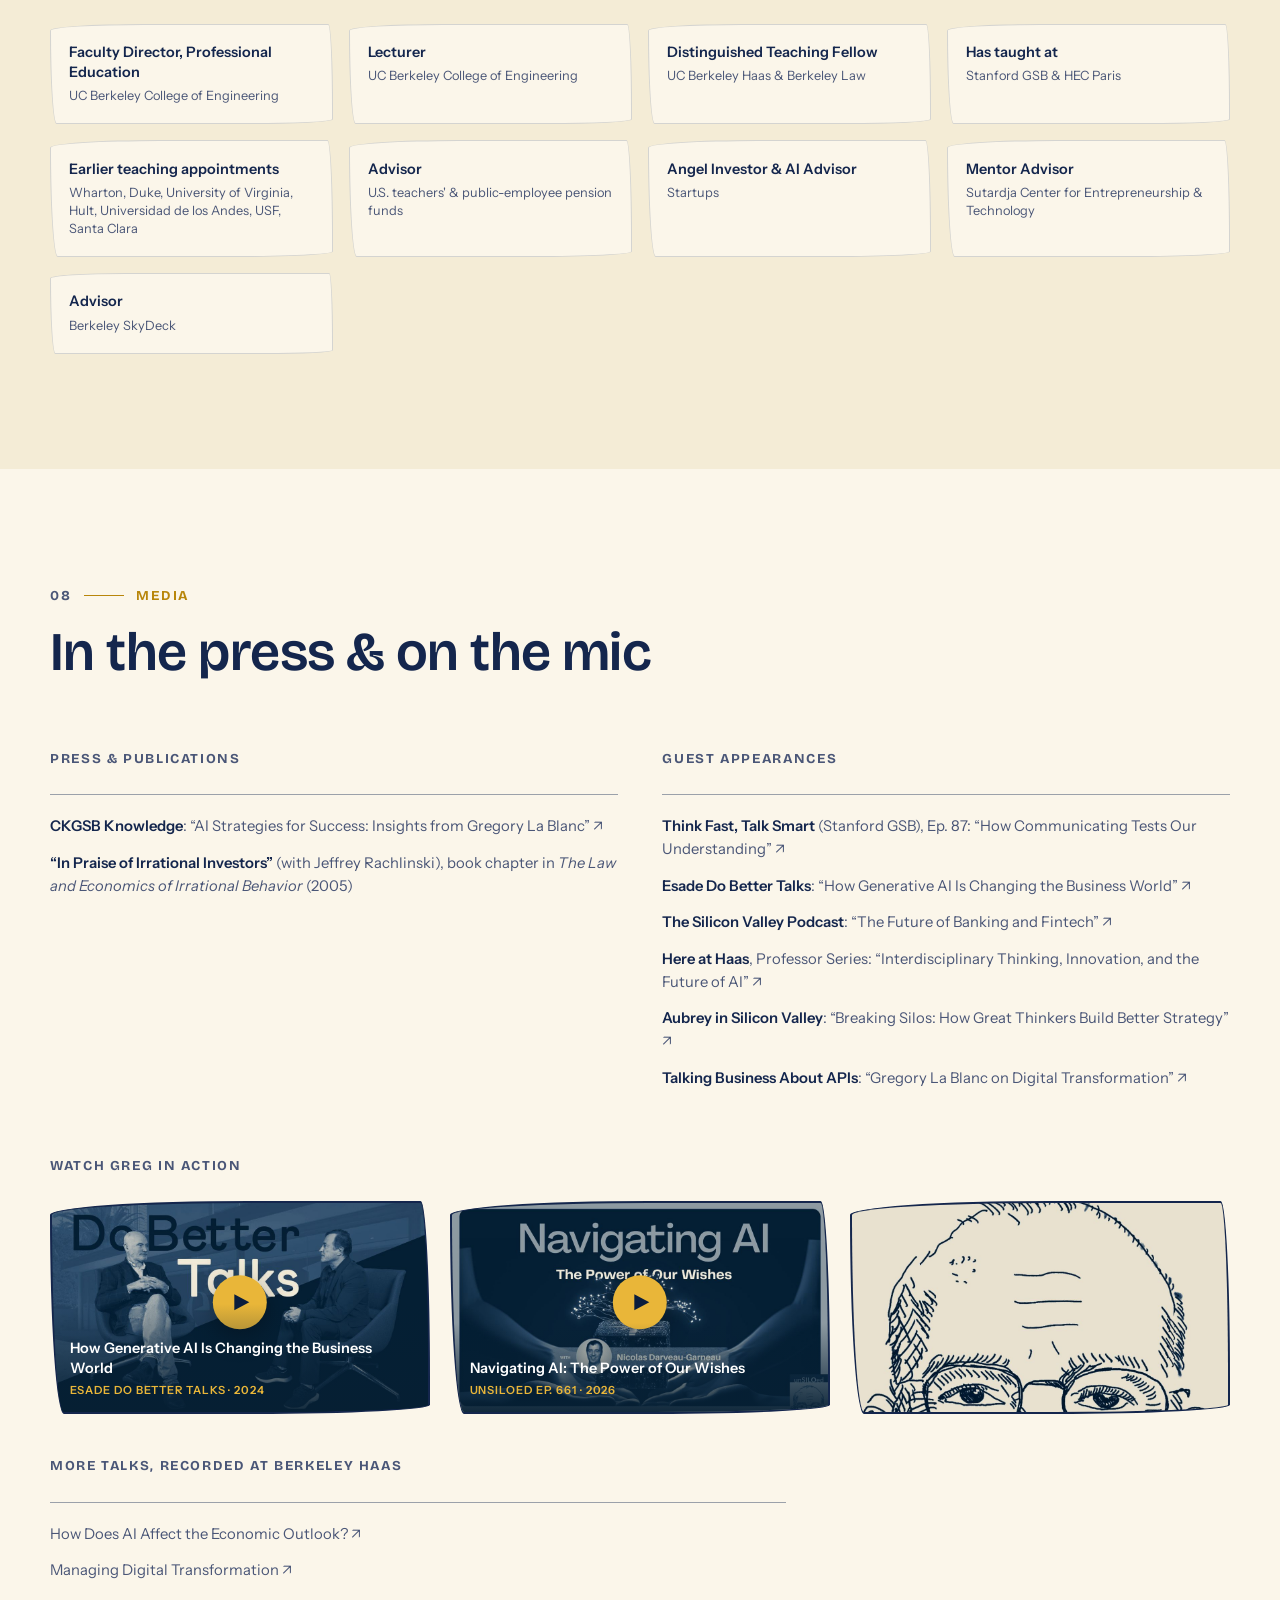
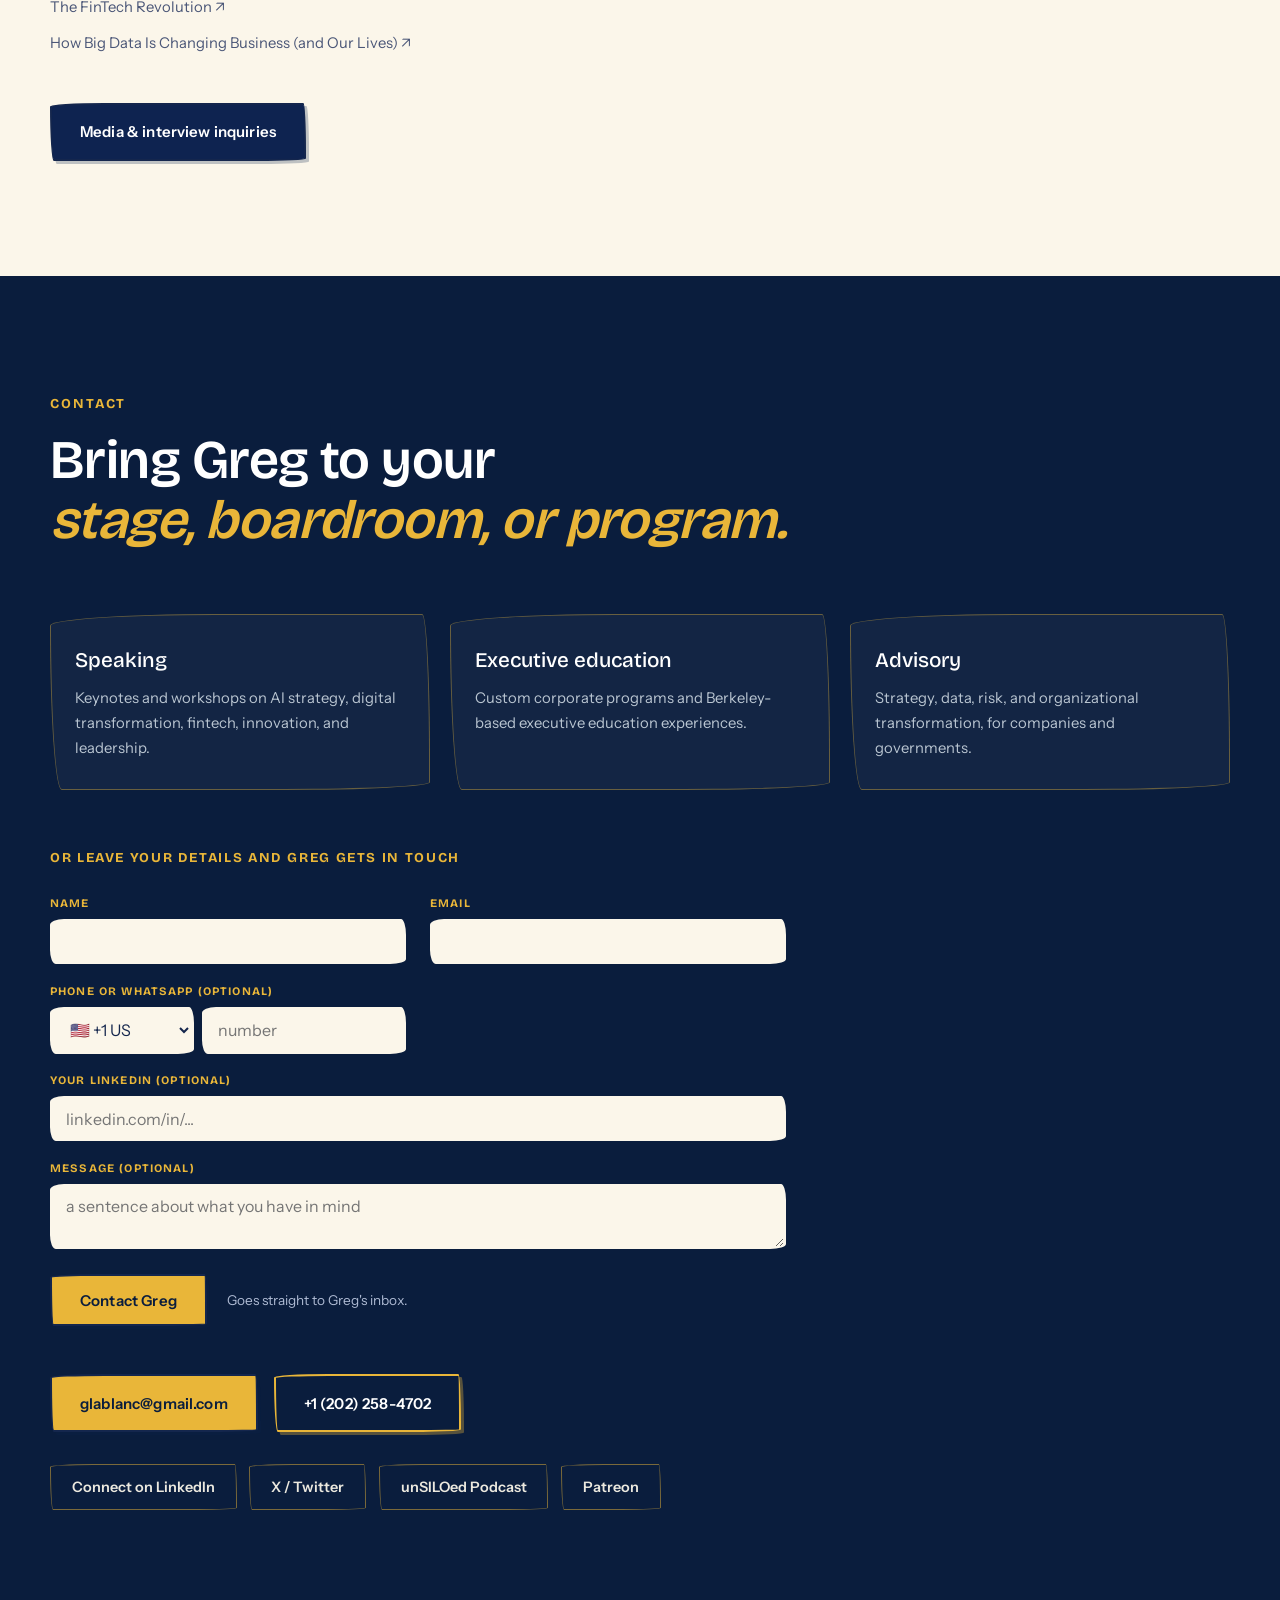
==== commit b72dc1ed: "Add client testimonials to track record, add Nesma logo" ====
--- a/index.html
+++ b/index.html
@@ -541,6 +541,29 @@
                     <p class="eyebrow">Track record</p>
                     <h2 class="section-title">Taught for. <em>Worked with.</em></h2>
                 </header>
+                <div class="testimonials">
+                    <blockquote class="testimonial" data-reveal>
+                        <p>&ldquo;What makes your perspective so unique is the combination of deep AI expertise with academic and practical leadership across finance, business and legal, all enriched by a truly multicultural perspective.&rdquo;</p>
+                        <footer>
+                            <span class="testimonial-name">Karim Chaiblaine</span>
+                            <span class="testimonial-role">Chief Executive Officer, Nesma Mobility</span>
+                        </footer>
+                    </blockquote>
+                    <blockquote class="testimonial" data-reveal>
+                        <p>&ldquo;What a powerhouse. That&rsquo;s a room full of true movers and shakers. This is investing at its finest.&rdquo;</p>
+                        <footer>
+                            <a class="testimonial-name" href="https://www.linkedin.com/in/leticia-corona-gomez/" target="_blank" rel="noopener">Leticia Corona G&oacute;mez</a>
+                            <span class="testimonial-role">Vice President, Lead Commercial Real Estate Portfolio Manager, Wells Fargo</span>
+                        </footer>
+                    </blockquote>
+                    <blockquote class="testimonial" data-reveal>
+                        <p>&ldquo;It was a great program! I learned so much.&rdquo;</p>
+                        <footer>
+                            <a class="testimonial-name" href="https://www.linkedin.com/in/renee-ostrander-90659912/" target="_blank" rel="noopener">Renee Ostrander</a>
+                            <span class="testimonial-role">Chief Executive Officer, SJCERA</span>
+                        </footer>
+                    </blockquote>
+                </div>
                 <h3 class="sub-head" data-reveal>Universities <span class="scroll-hint">scroll &rarr;</span></h3>
             </div>
             <div class="logo-scroller" data-reveal>
@@ -677,6 +700,7 @@
                     <img src="assets/logos/financial-academy.png" alt="The Financial Academy" title="The Financial Academy" loading="lazy">
                         <img src="assets/logos/kfh.png" alt="Kuwait Finance House" title="Kuwait Finance House" loading="lazy">
                     <img src="assets/logos/sab-invest.png" alt="SAB Invest" title="SAB Invest" loading="lazy">
+                    <img src="assets/logos/nesma.png" alt="Nesma" title="Nesma" loading="lazy">
                     <img src="assets/logos/ega.png" alt="Emirates Global Aluminium" title="Emirates Global Aluminium" loading="lazy">
                     <img src="assets/logos/kazakhtelecom.png" alt="Kazakhtelecom" title="Kazakhtelecom" loading="lazy">
                     <img src="assets/logos/astana-hub.png" alt="Astana Hub" title="Astana Hub" loading="lazy">
--- a/styles.css
+++ b/styles.css
@@ -1031,6 +1031,70 @@
 }
 
 /* --------------------------------------------------------------------------
+   Client testimonials
+   -------------------------------------------------------------------------- */
+
+.testimonials {
+    display: grid;
+    grid-template-columns: repeat(auto-fit, minmax(17rem, 1fr));
+    gap: 1.5rem;
+    margin: clamp(2rem, 4vw, 3rem) 0 clamp(2.5rem, 5vw, 3.5rem);
+}
+
+.testimonial {
+    background: var(--paper);
+    border: 1.5px solid var(--line-strong);
+    border-radius: var(--sketch);
+    padding: 1.8rem 1.6rem 1.5rem;
+    display: flex;
+    flex-direction: column;
+    gap: 1.1rem;
+    position: relative;
+    transition: transform 0.3s var(--ease), box-shadow 0.3s var(--ease);
+}
+
+.testimonial:hover {
+    transform: translate(-1px, -3px) rotate(-0.3deg);
+    box-shadow: 6px 6px 0 rgba(10, 33, 74, 0.12);
+}
+
+.testimonial p {
+    font-family: var(--font-display);
+    font-size: 1.05rem;
+    line-height: 1.5;
+    font-weight: 500;
+    margin: 0;
+    flex: 1;
+}
+
+.testimonial footer {
+    display: grid;
+    gap: 0.15rem;
+    padding-top: 0.9rem;
+    border-top: 1px solid var(--line);
+}
+
+.testimonial-name {
+    font-weight: 650;
+    font-size: 0.95rem;
+    color: var(--ink);
+}
+
+a.testimonial-name:hover,
+a.testimonial-name:focus-visible {
+    text-decoration: underline;
+    text-decoration-color: var(--gold);
+    text-underline-offset: 3px;
+    text-decoration-thickness: 2px;
+}
+
+.testimonial-role {
+    font-size: 0.85rem;
+    line-height: 1.45;
+    color: var(--ink-soft);
+}
+
+/* --------------------------------------------------------------------------
    Global advisory / credentials / media
    -------------------------------------------------------------------------- */
 
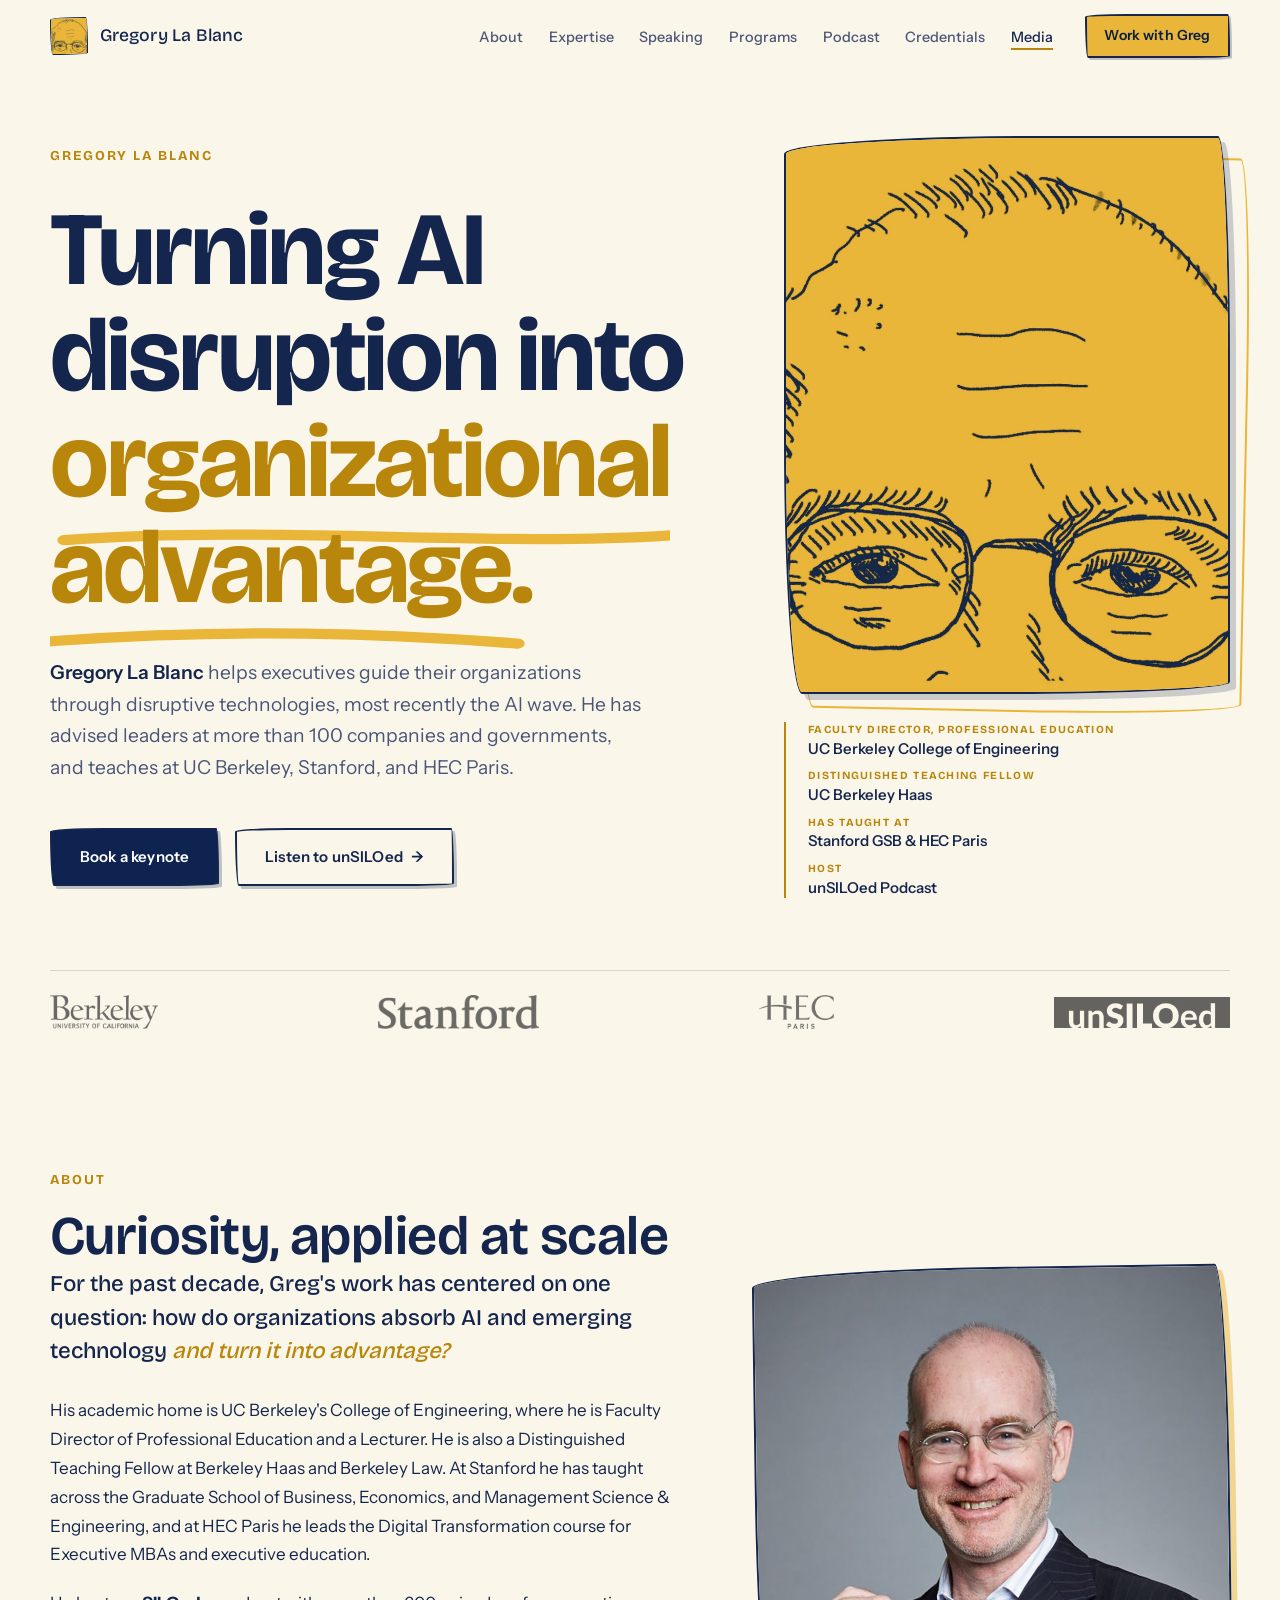
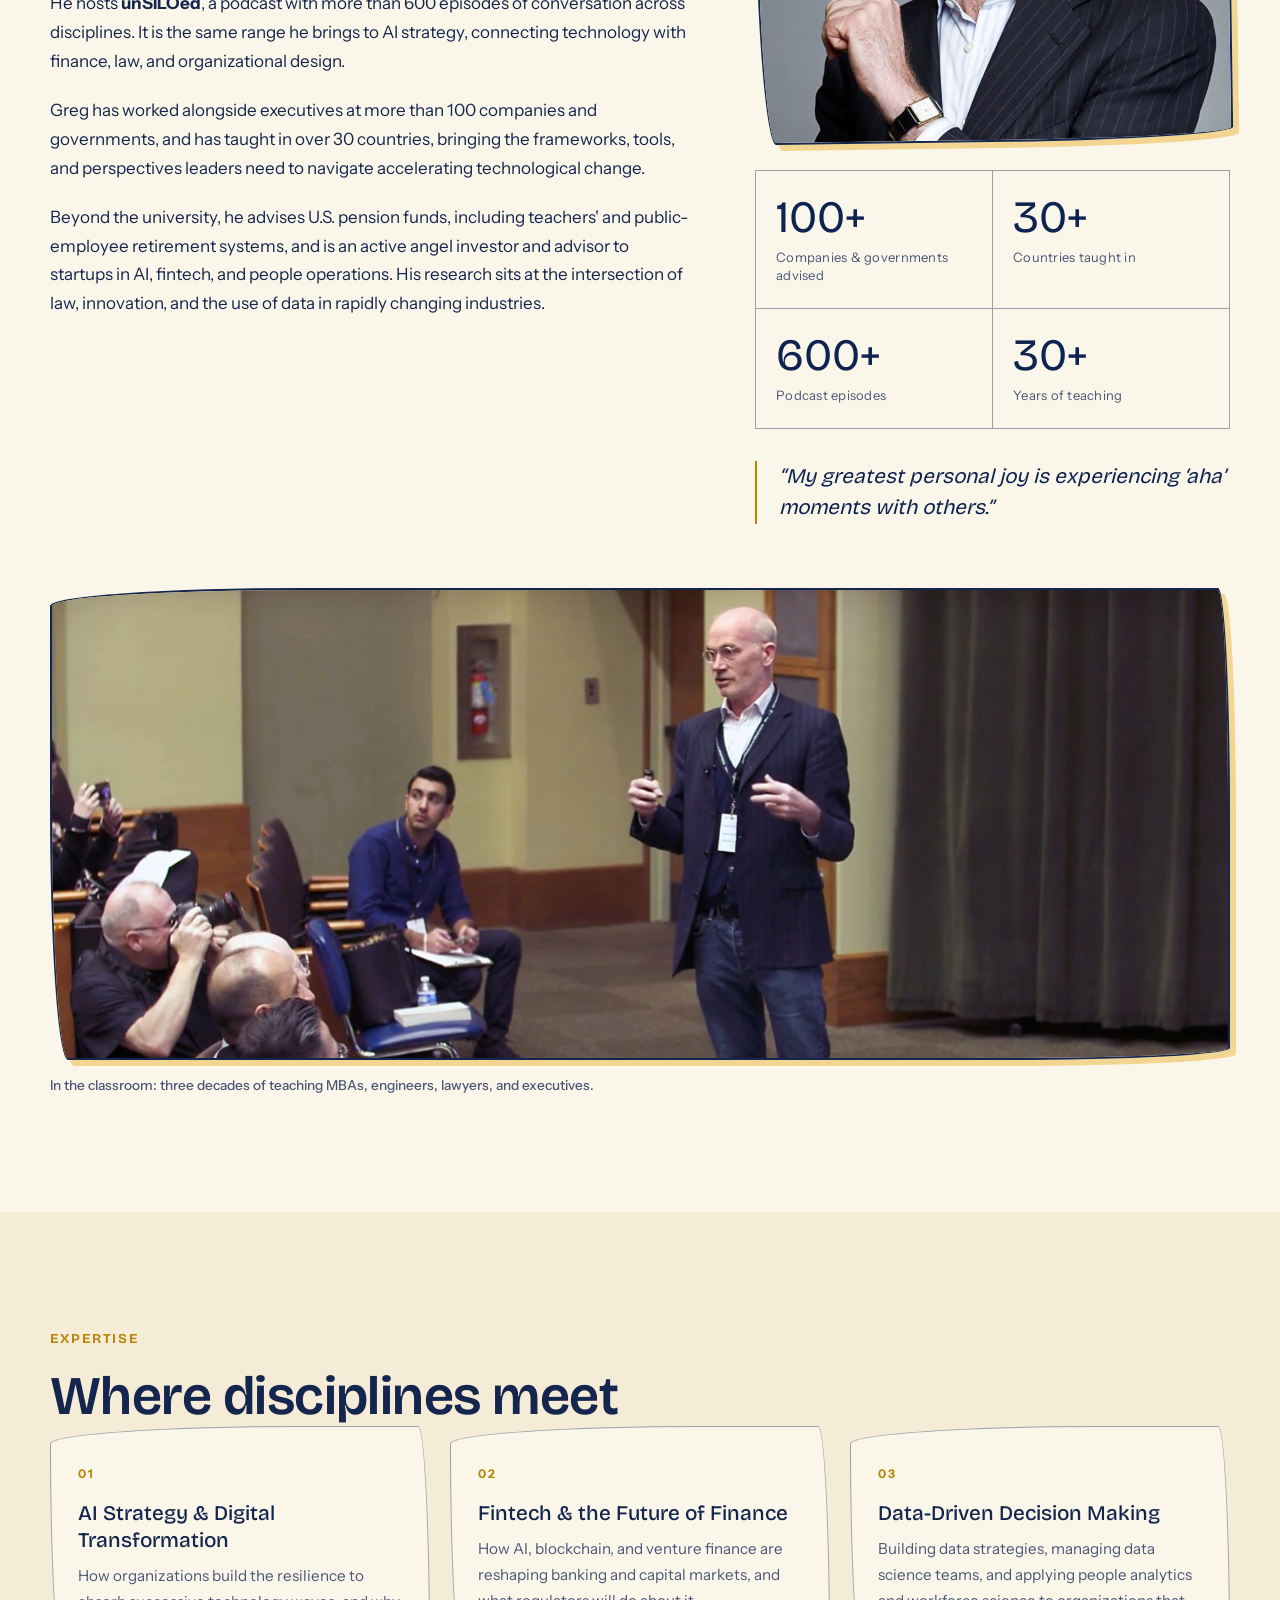
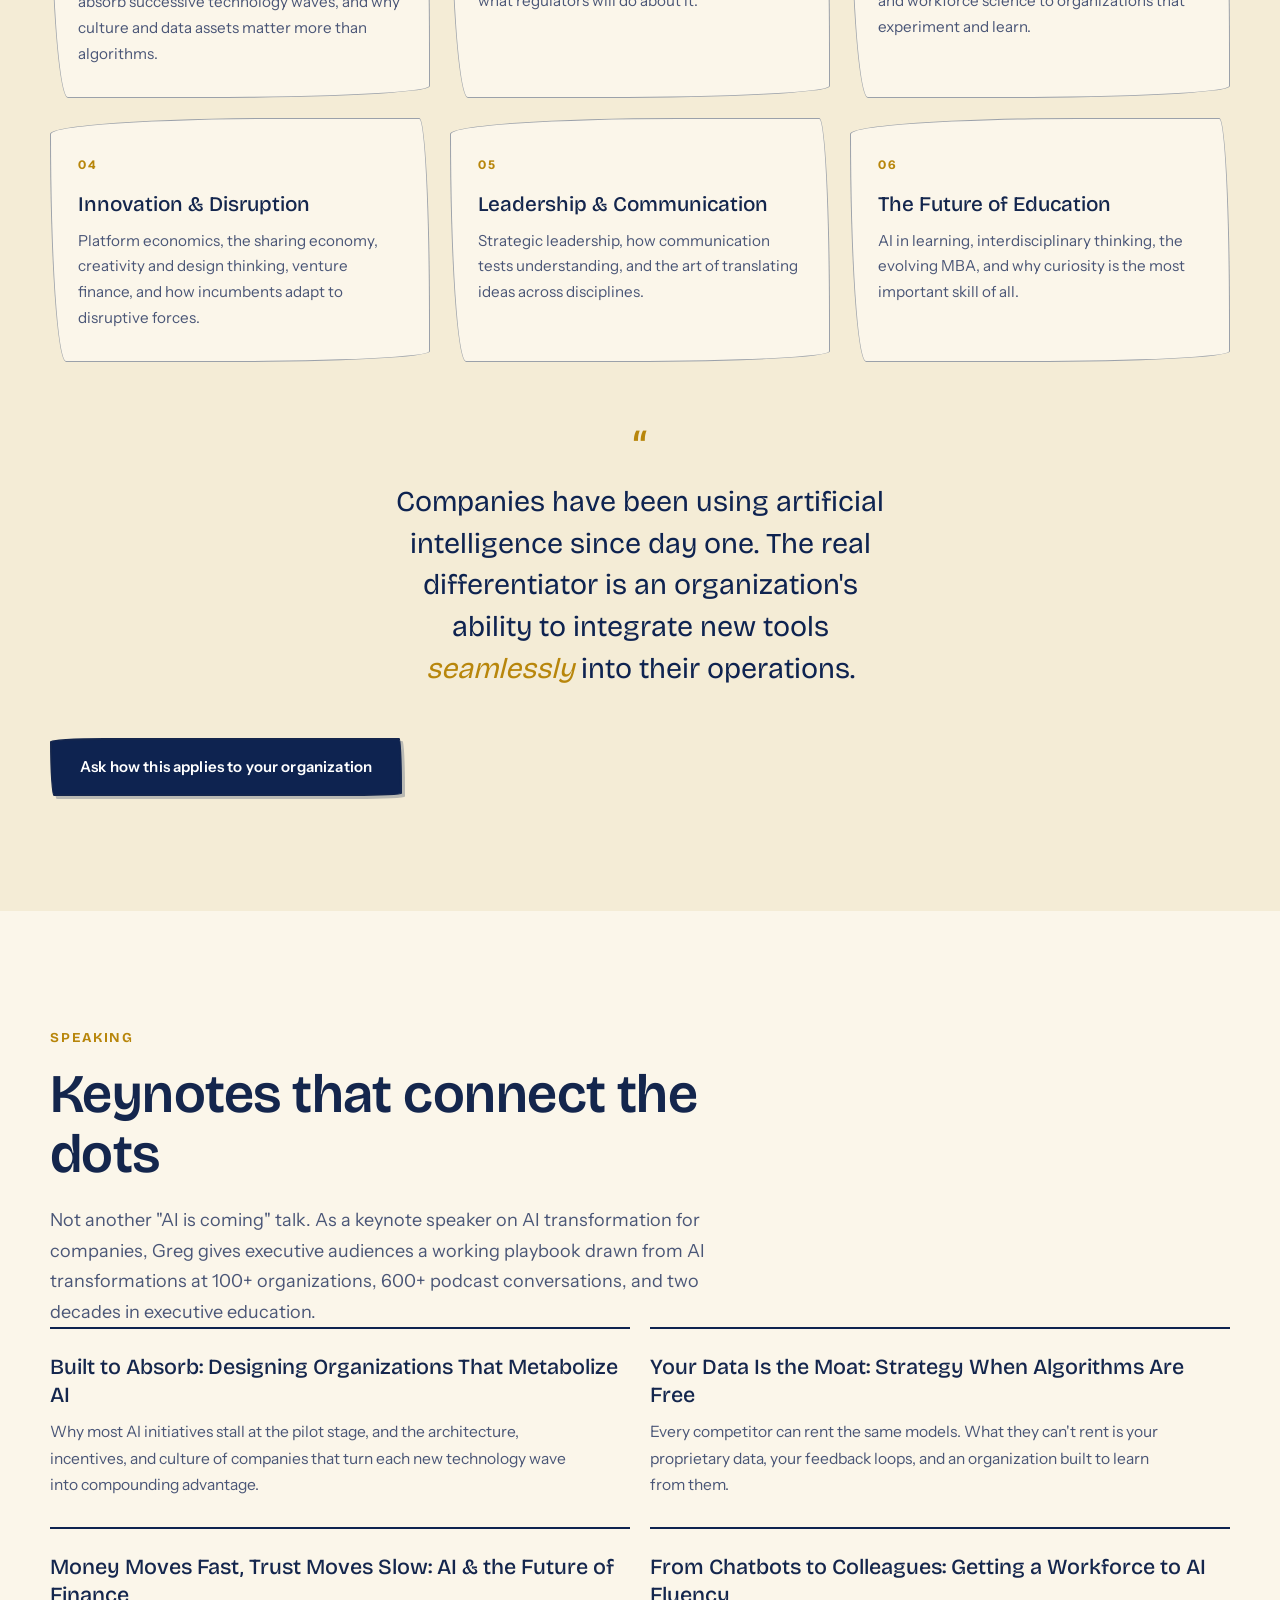
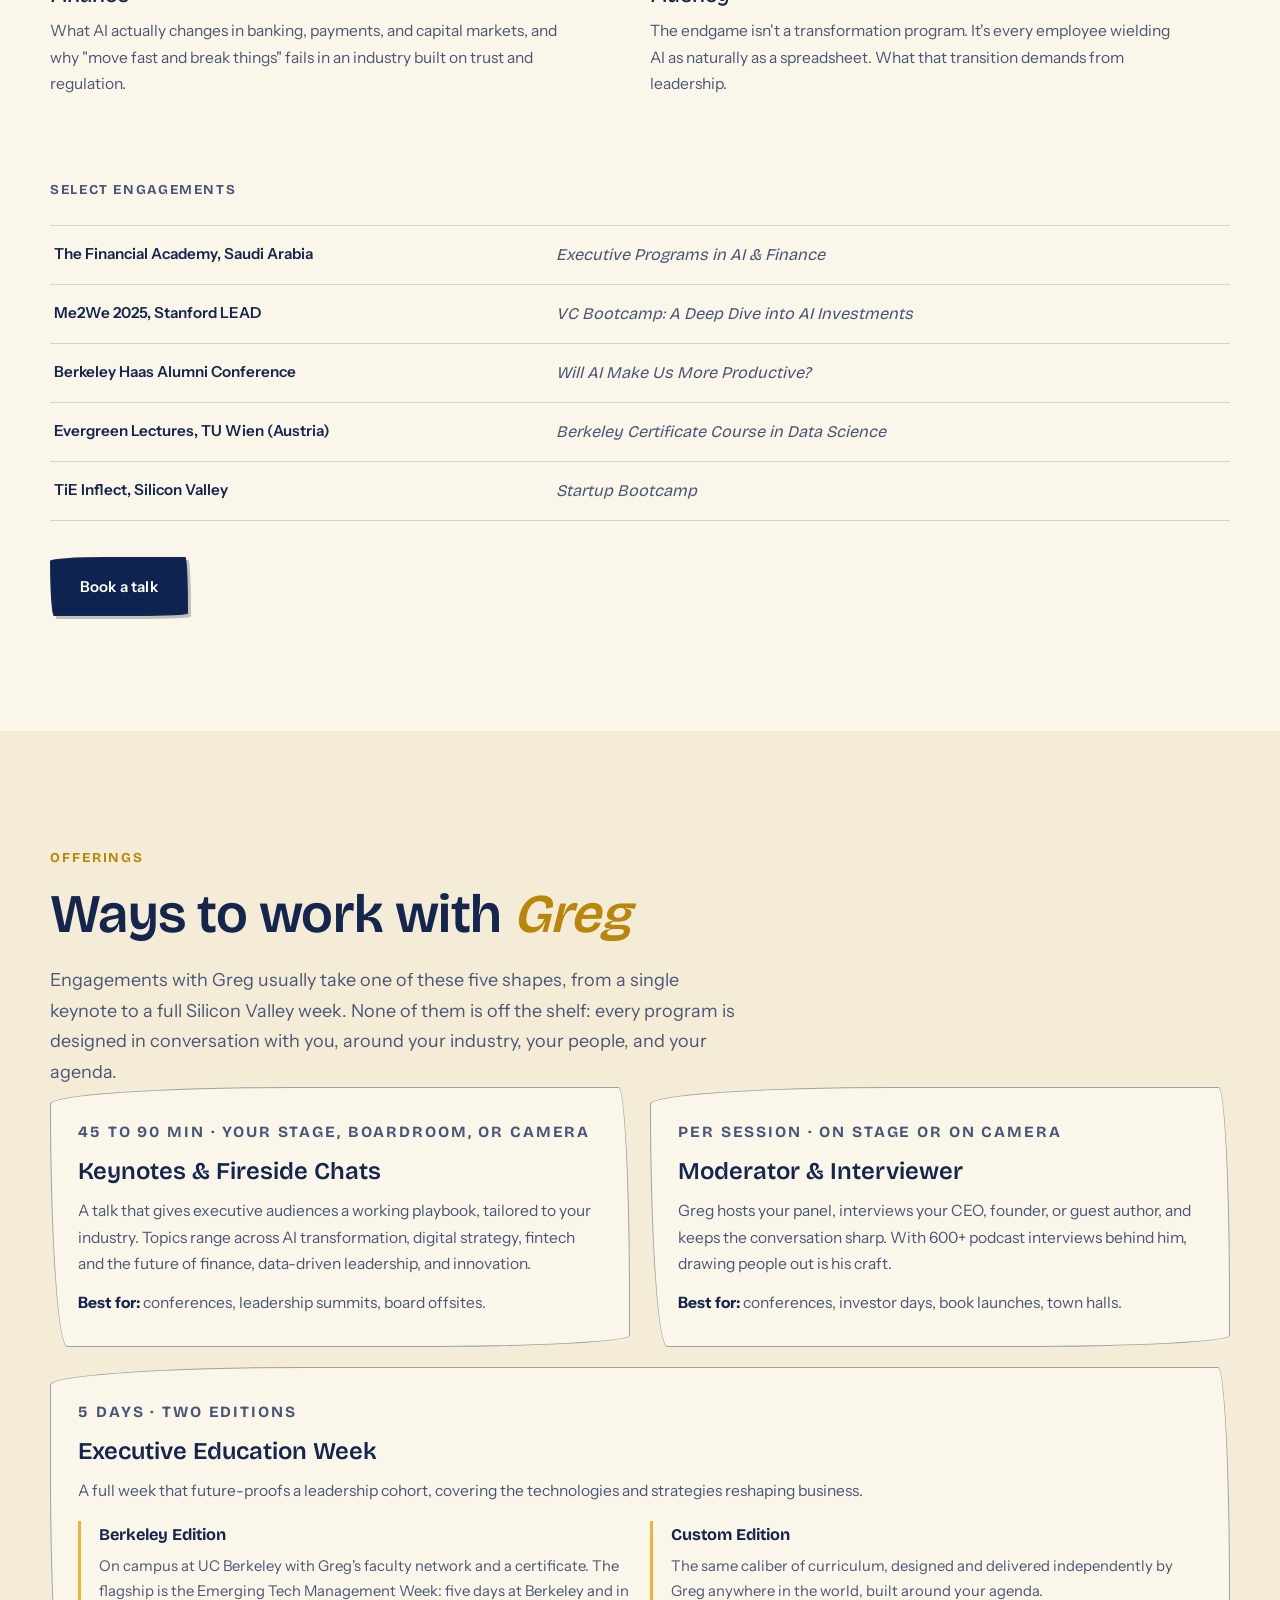
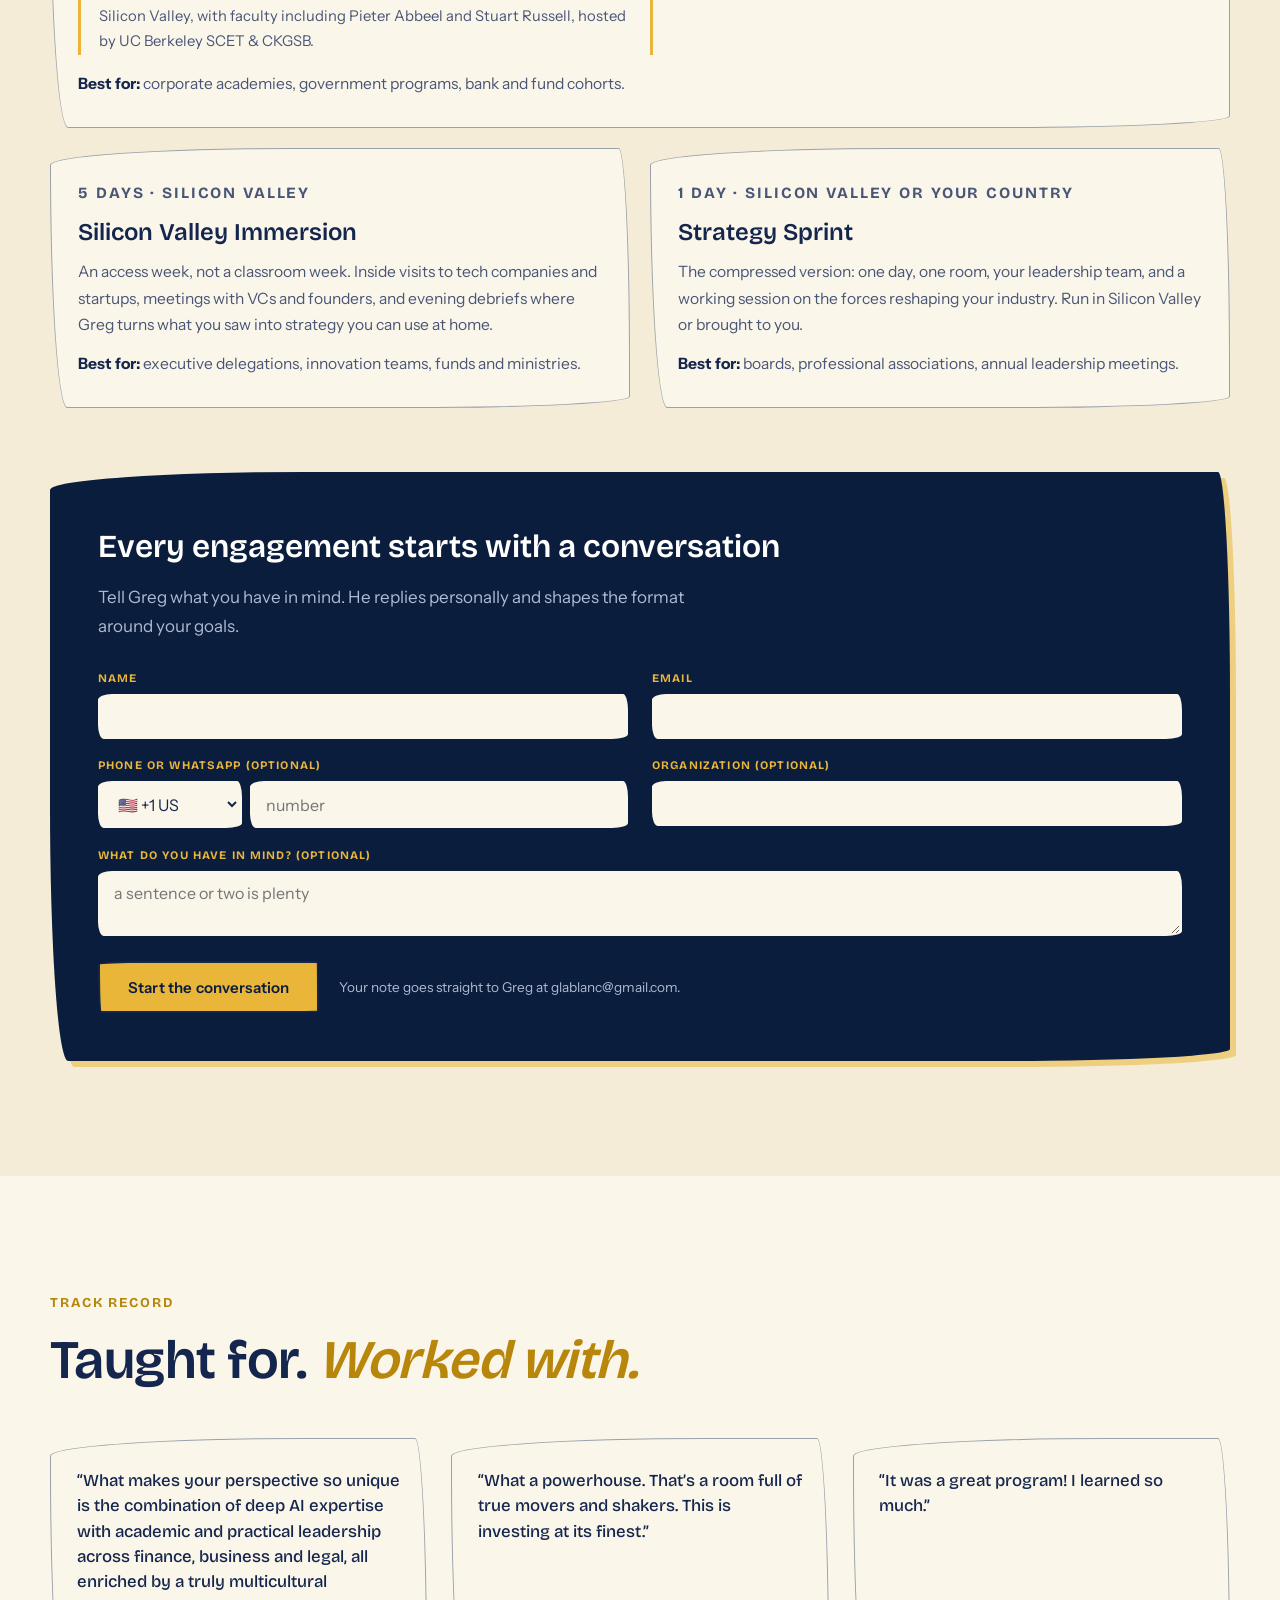
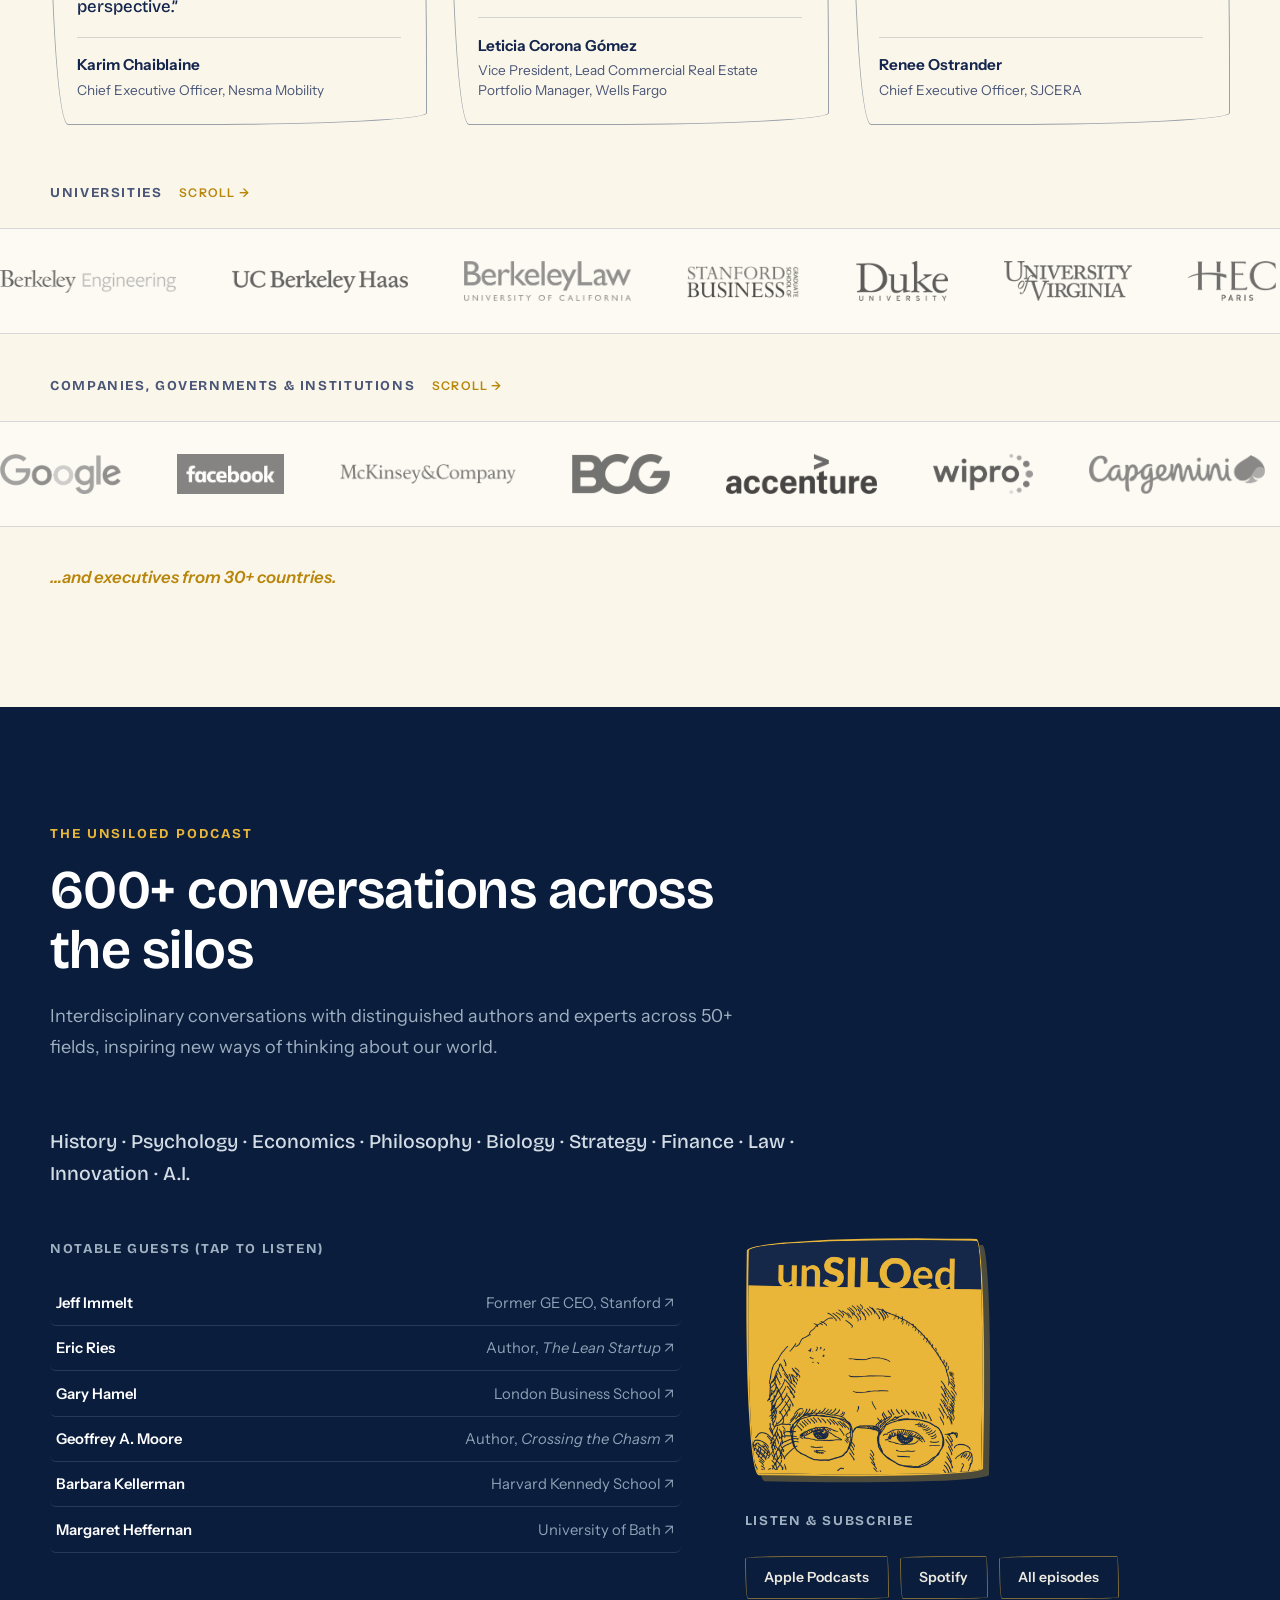
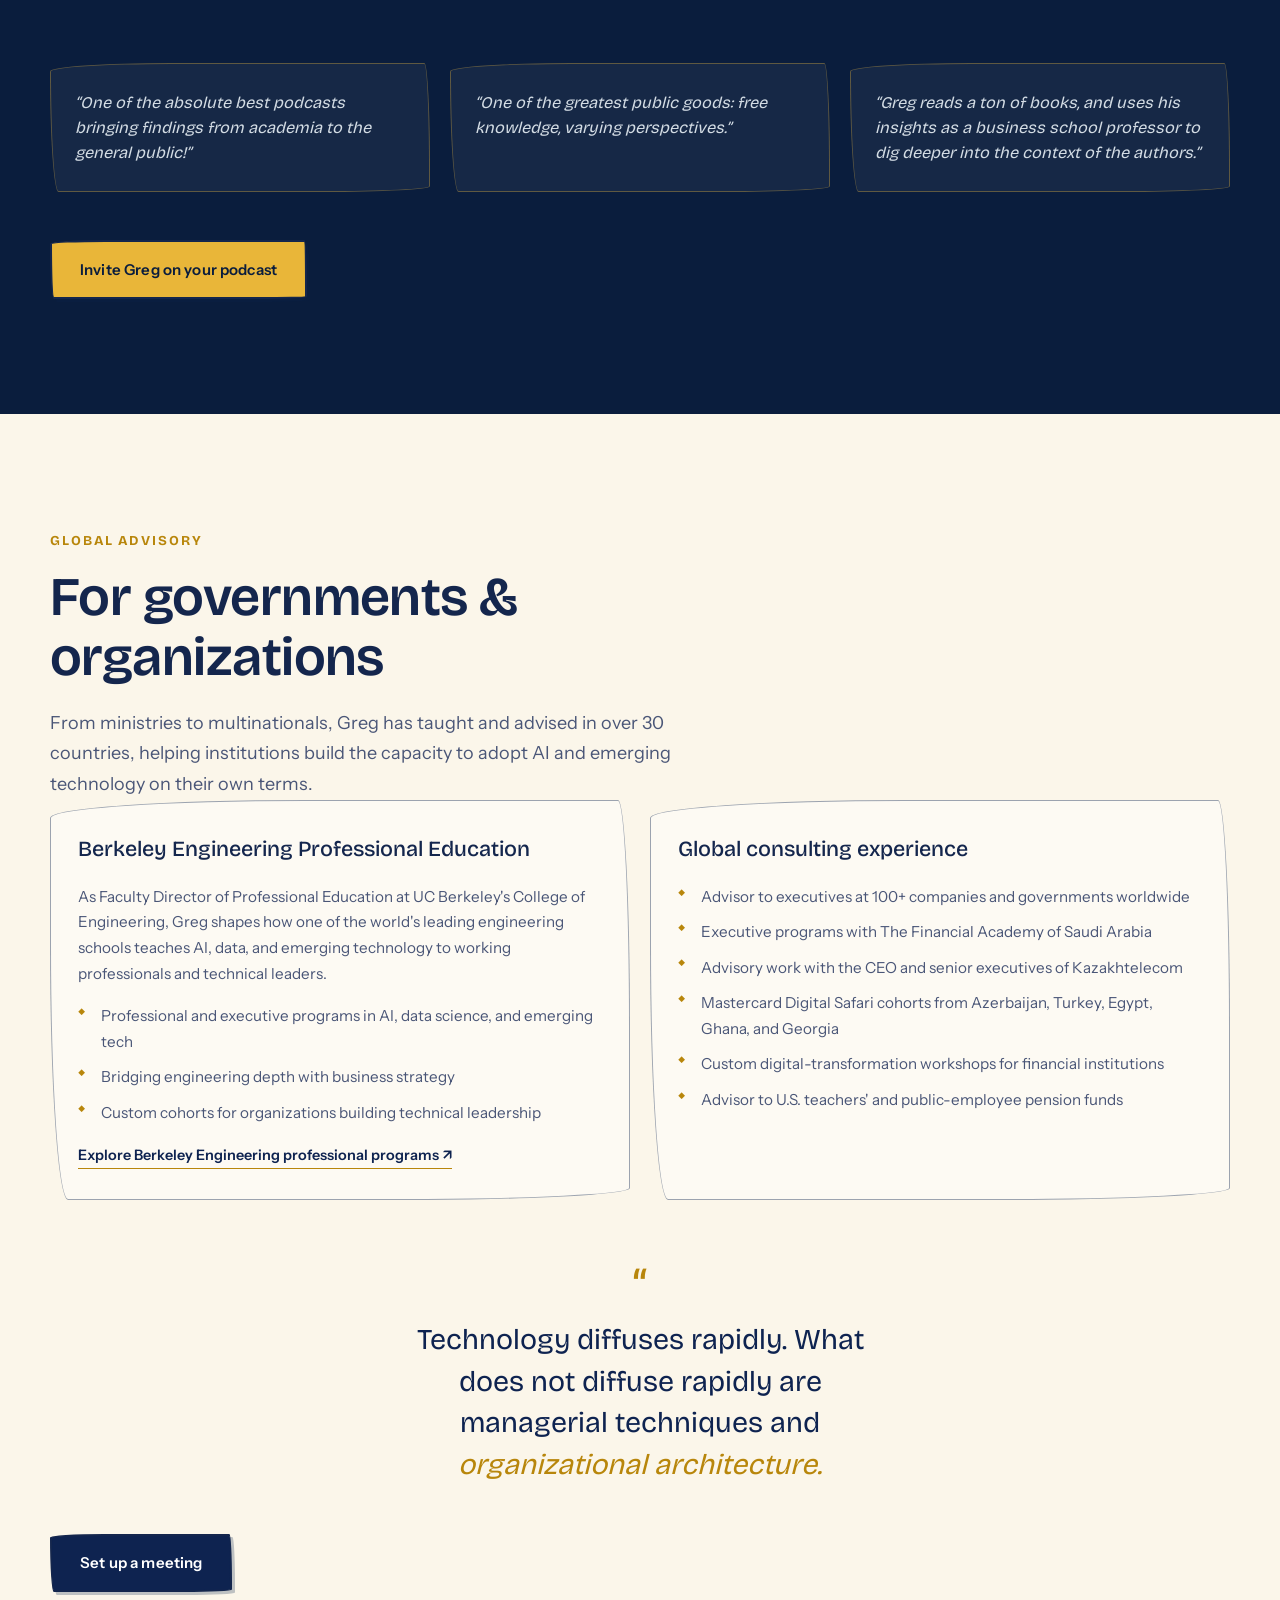
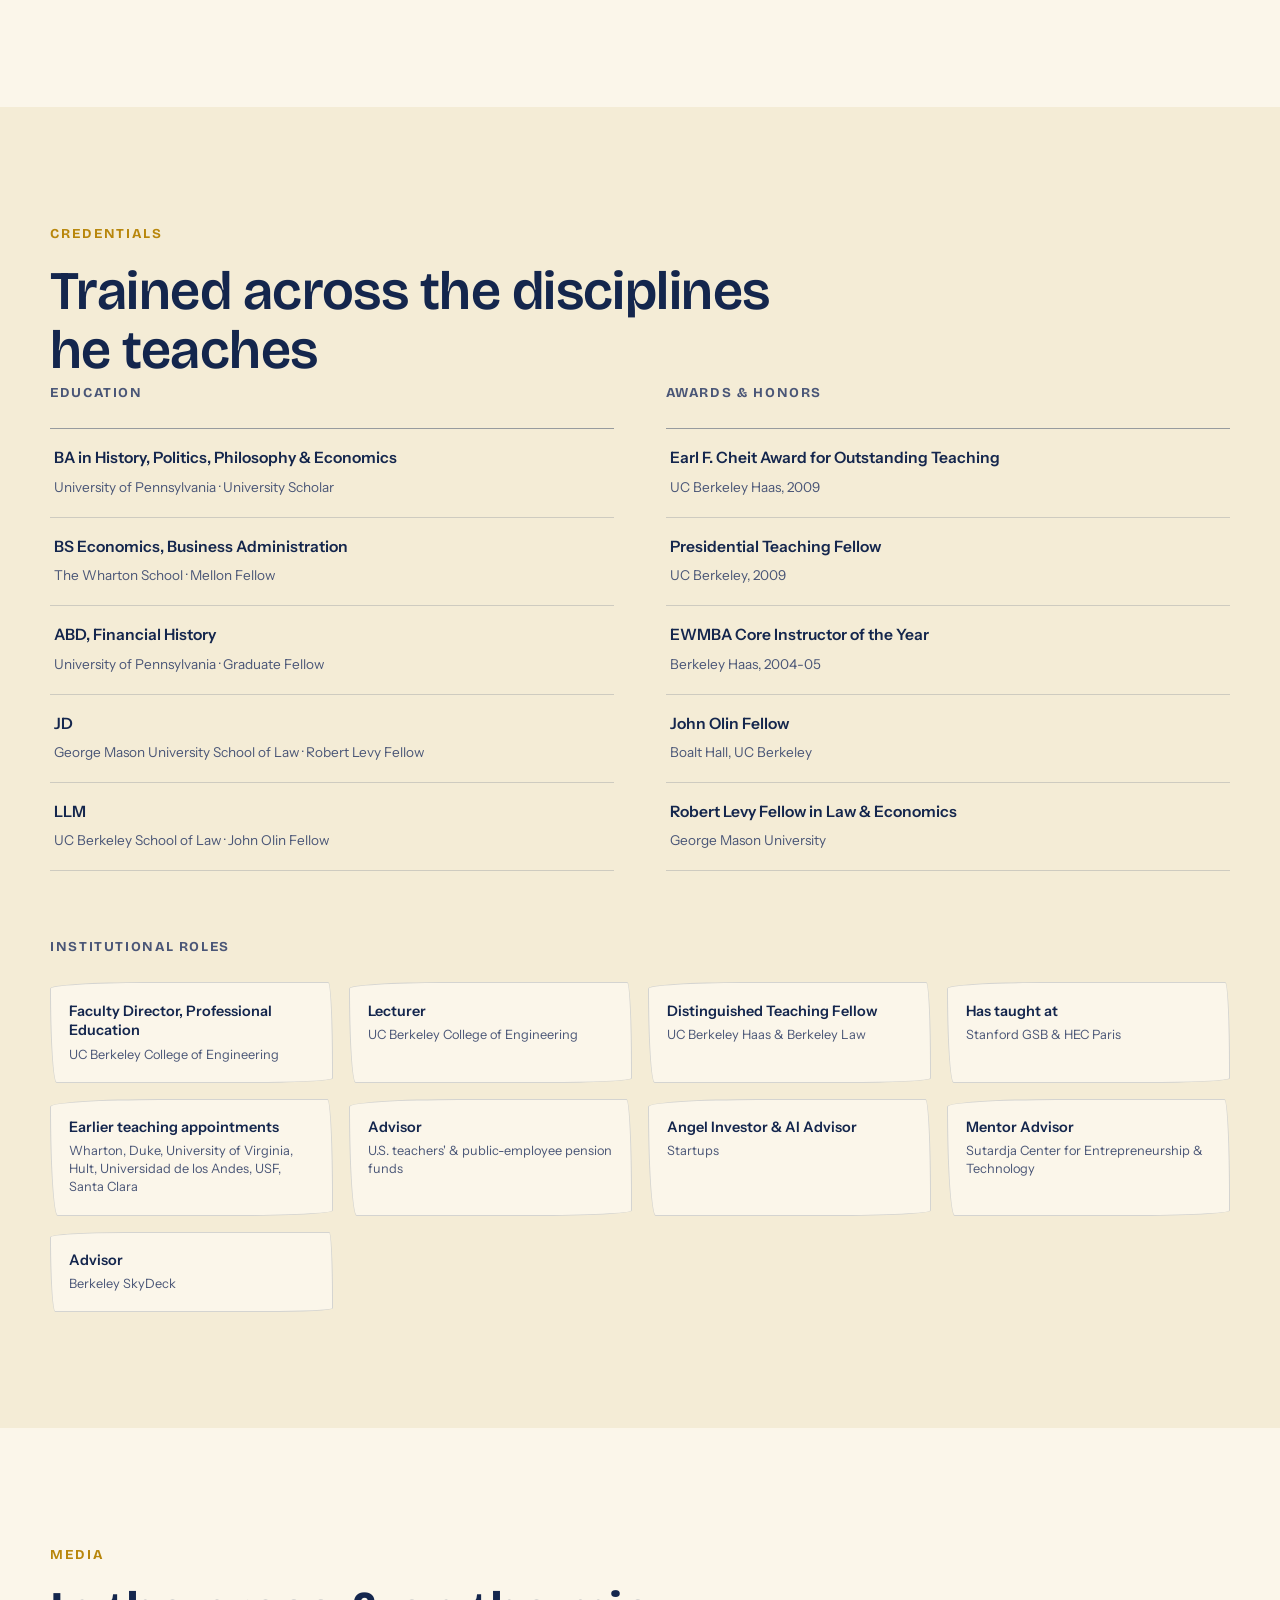
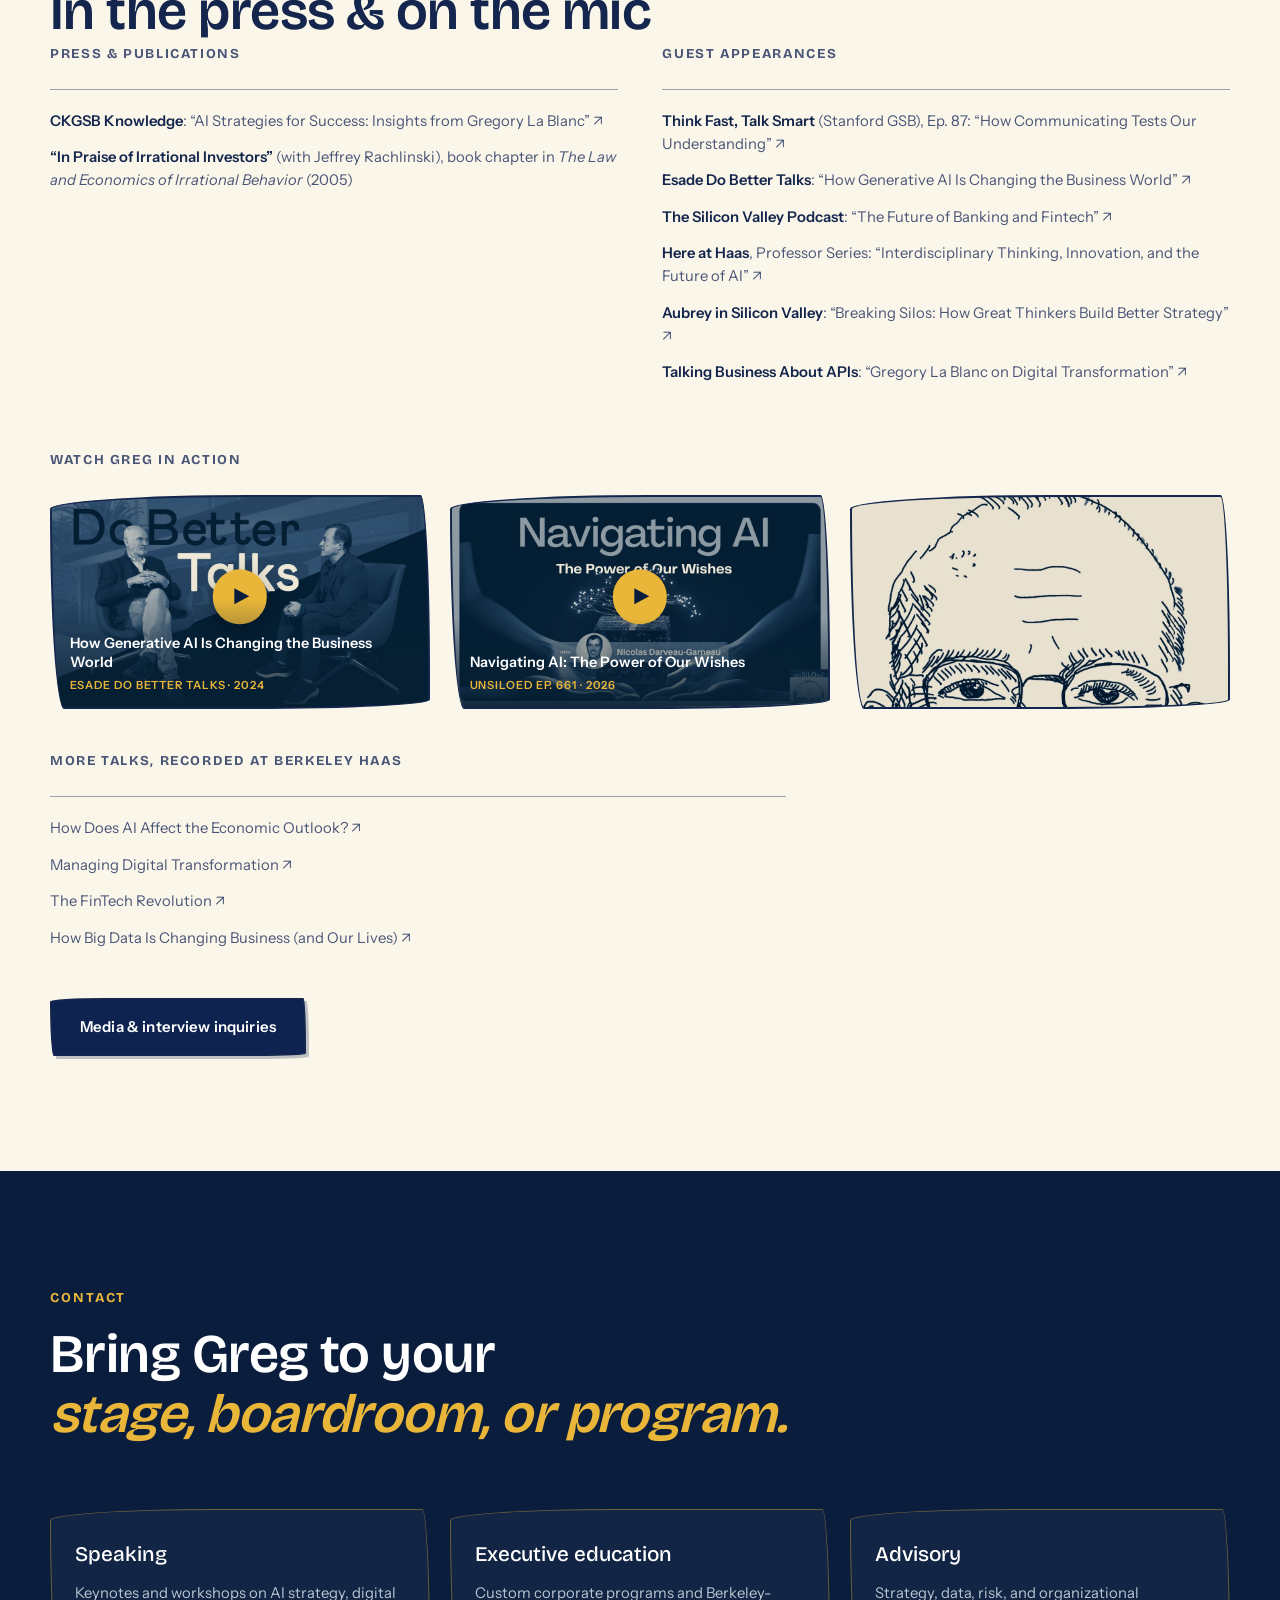
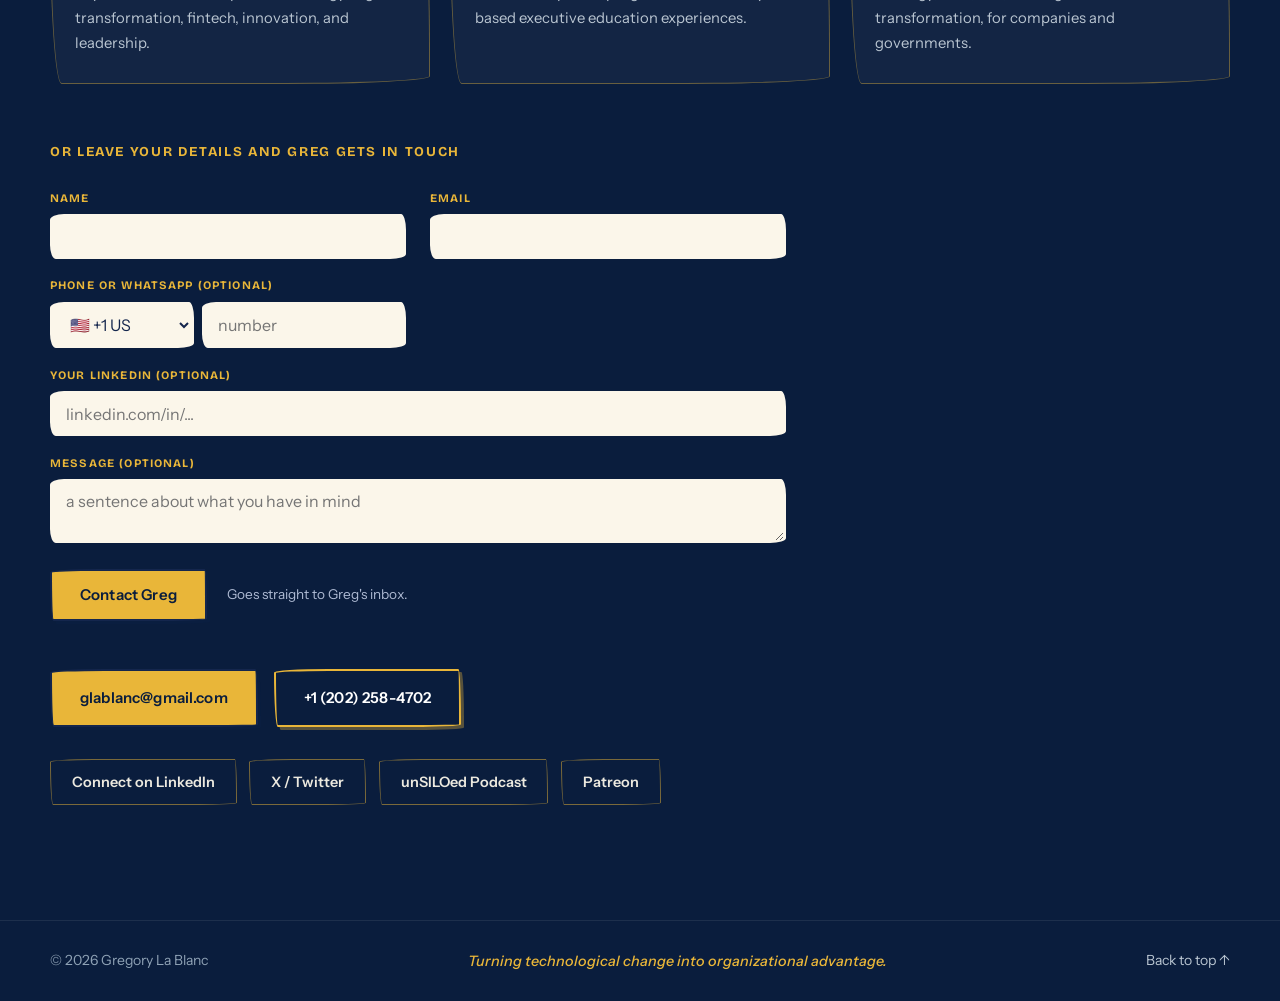
==== commit 90884938: "Drop section numbers, condense podcast topics to one line" ====
--- a/index.html
+++ b/index.html
@@ -261,7 +261,7 @@
         <section class="section" id="about">
             <div class="container">
                 <header class="section-head" data-reveal>
-                    <p class="eyebrow"><span class="eyebrow-num">01</span> About</p>
+                    <p class="eyebrow">About</p>
                     <h2 class="section-title">Curiosity, applied at scale</h2>
                 </header>
                 <div class="about-grid">
@@ -308,7 +308,7 @@
         <section class="section section-tint" id="expertise">
             <div class="container">
                 <header class="section-head" data-reveal>
-                    <p class="eyebrow"><span class="eyebrow-num">02</span> Expertise</p>
+                    <p class="eyebrow">Expertise</p>
                     <h2 class="section-title">Where disciplines meet</h2>
                 </header>
                 <div class="expertise-grid">
@@ -356,7 +356,7 @@
         <section class="section" id="speaking">
             <div class="container">
                 <header class="section-head" data-reveal>
-                    <p class="eyebrow"><span class="eyebrow-num">03</span> Speaking</p>
+                    <p class="eyebrow">Speaking</p>
                     <h2 class="section-title">Keynotes that connect the dots</h2>
                     <p class="section-intro">Not another "AI is coming" talk. As a keynote speaker on AI transformation for companies, Greg gives executive audiences a working playbook drawn from AI transformations at 100+ organizations, 600+ podcast conversations, and two decades in executive education.</p>
                 </header>
@@ -396,7 +396,7 @@
         <section class="section section-tint" id="programs">
             <div class="container">
                 <header class="section-head" data-reveal>
-                    <p class="eyebrow"><span class="eyebrow-num">04</span> Offerings</p>
+                    <p class="eyebrow">Offerings</p>
                     <h2 class="section-title">Ways to work with <em>Greg</em></h2>
                     <p class="section-intro">Engagements with Greg usually take one of these five shapes, from a single keynote to a full Silicon Valley week. None of them is off the shelf: every program is designed in conversation with you, around your industry, your people, and your agenda.</p>
                 </header>
@@ -726,28 +726,13 @@
         <section class="section section-dark" id="podcast">
             <div class="container">
                 <header class="section-head" data-reveal>
-                    <p class="eyebrow"><span class="eyebrow-num">05</span> The unSILOed Podcast</p>
+                    <p class="eyebrow">The unSILOed Podcast</p>
                     <h2 class="section-title">600+ conversations across the silos</h2>
                     <p class="section-intro">Interdisciplinary conversations with distinguished authors and experts across 50+ fields, inspiring new ways of thinking about our world.</p>
                 </header>
+                <p class="topic-line" data-reveal>History &middot; Psychology &middot; Economics &middot; Philosophy &middot; Biology &middot; Strategy &middot; Finance &middot; Law &middot; Innovation &middot; A.I.</p>
                 <div class="podcast-grid">
-                    <div class="podcast-chart" data-reveal>
-                        <h3 class="sub-head">Episodes by topic</h3>
-                        <div class="topic-bars">
-                            <div class="topic-bar"><span class="topic-name">History</span><div class="bar-track"><div class="bar-fill" data-width="100"></div></div><span class="topic-count">96</span></div>
-                            <div class="topic-bar"><span class="topic-name">Psychology</span><div class="bar-track"><div class="bar-fill" data-width="98"></div></div><span class="topic-count">94</span></div>
-                            <div class="topic-bar"><span class="topic-name">Economics</span><div class="bar-track"><div class="bar-fill" data-width="86"></div></div><span class="topic-count">83</span></div>
-                            <div class="topic-bar"><span class="topic-name">Philosophy</span><div class="bar-track"><div class="bar-fill" data-width="54"></div></div><span class="topic-count">52</span></div>
-                            <div class="topic-bar"><span class="topic-name">Biology</span><div class="bar-track"><div class="bar-fill" data-width="45"></div></div><span class="topic-count">43</span></div>
-                            <div class="topic-bar"><span class="topic-name">Strategy</span><div class="bar-track"><div class="bar-fill" data-width="45"></div></div><span class="topic-count">43</span></div>
-                            <div class="topic-bar"><span class="topic-name">Finance</span><div class="bar-track"><div class="bar-fill" data-width="41"></div></div><span class="topic-count">39</span></div>
-                            <div class="topic-bar"><span class="topic-name">Law</span><div class="bar-track"><div class="bar-fill" data-width="40"></div></div><span class="topic-count">38</span></div>
-                            <div class="topic-bar"><span class="topic-name">Innovation</span><div class="bar-track"><div class="bar-fill" data-width="33"></div></div><span class="topic-count">32</span></div>
-                            <div class="topic-bar"><span class="topic-name">A.I.</span><div class="bar-track"><div class="bar-fill" data-width="25"></div></div><span class="topic-count">24</span></div>
-                        </div>
-                    </div>
                     <div class="podcast-side" data-reveal>
-                        <img class="podcast-cover" src="assets/unsiloed-cover.jpg" alt="unSILOed podcast cover art" width="800" height="800" loading="lazy">
                         <h3 class="sub-head">Notable guests (tap to listen)</h3>
                         <ul class="guest-list">
                             <li><a href="https://www.unsiloedpodcast.com/episodes/jeff-immelt" target="_blank" rel="noopener"><strong>Jeff Immelt</strong><span>Former GE CEO, Stanford &nearr;</span></a></li>
@@ -757,6 +742,9 @@
                             <li><a href="https://www.unsiloedpodcast.com/episodes/barbara-kellerman" target="_blank" rel="noopener"><strong>Barbara Kellerman</strong><span>Harvard Kennedy School &nearr;</span></a></li>
                             <li><a href="https://www.unsiloedpodcast.com/episodes/margaret-heffernan" target="_blank" rel="noopener"><strong>Margaret Heffernan</strong><span>University of Bath &nearr;</span></a></li>
                         </ul>
+                    </div>
+                    <div class="podcast-media" data-reveal>
+                        <img class="podcast-cover" src="assets/unsiloed-cover.jpg" alt="unSILOed podcast cover art" width="800" height="800" loading="lazy">
                         <h3 class="sub-head">Listen &amp; subscribe</h3>
                         <div class="listen-links">
                             <a class="listen-badge" href="https://podcasts.apple.com/us/podcast/unsiloed-with-greg-lablanc/id1566956045" target="_blank" rel="noopener">Apple Podcasts</a>
@@ -780,7 +768,7 @@
         <section class="section" id="global">
             <div class="container">
                 <header class="section-head" data-reveal>
-                    <p class="eyebrow"><span class="eyebrow-num">06</span> Global Advisory</p>
+                    <p class="eyebrow">Global Advisory</p>
                     <h2 class="section-title">For governments &amp; organizations</h2>
                     <p class="section-intro">From ministries to multinationals, Greg has taught and advised in over 30 countries, helping institutions build the capacity to adopt AI and emerging technology on their own terms.</p>
                 </header>
@@ -820,7 +808,7 @@
         <section class="section section-tint" id="credentials">
             <div class="container">
                 <header class="section-head" data-reveal>
-                    <p class="eyebrow"><span class="eyebrow-num">07</span> Credentials</p>
+                    <p class="eyebrow">Credentials</p>
                     <h2 class="section-title">Trained across the disciplines he teaches</h2>
                 </header>
                 <div class="cred-grid">
@@ -864,7 +852,7 @@
         <section class="section" id="media">
             <div class="container">
                 <header class="section-head" data-reveal>
-                    <p class="eyebrow"><span class="eyebrow-num">08</span> Media</p>
+                    <p class="eyebrow">Media</p>
                     <h2 class="section-title">In the press &amp; on the mic</h2>
                 </header>
                 <div class="media-grid">
--- a/styles.css
+++ b/styles.css
@@ -75,21 +75,6 @@
     display: flex;
     align-items: center;
     gap: 0.75rem;
-}
-
-.eyebrow-num {
-    display: inline-flex;
-    align-items: center;
-    gap: 0.75rem;
-    color: var(--ink-soft);
-}
-
-.eyebrow-num::after {
-    content: "";
-    display: inline-block;
-    width: 2.5rem;
-    height: 1px;
-    background: var(--gold);
 }
 
 .section-title {
@@ -496,10 +481,7 @@
 .section-dark .section-intro,
 .section-dark .sub-head { color: #9fb0c0; }
 .section-dark .eyebrow { color: var(--gold-bright); }
-.section-dark .eyebrow-num { color: #9fb0c0; }
-.section-dark .eyebrow-num::after { background: var(--gold-bright); }
-
-.section-head { margin-bottom: clamp(2.5rem, 5vw, 4rem); }
+.section-dark .section-head { margin-bottom: clamp(2.5rem, 5vw, 4rem); }
 
 /* --------------------------------------------------------------------------
    About
@@ -920,45 +902,22 @@
    Podcast
    -------------------------------------------------------------------------- */
 
+.topic-line {
+    font-family: var(--font-display);
+    font-size: clamp(1rem, 1.9vw, 1.22rem);
+    font-weight: 500;
+    line-height: 1.6;
+    color: #d3dce4;
+    max-width: 60ch;
+    margin-bottom: clamp(2rem, 4vw, 3rem);
+}
+
+.podcast-media { display: flex; flex-direction: column; align-items: flex-start; }
+
 .podcast-grid {
     display: grid;
     grid-template-columns: minmax(0, 1.3fr) minmax(0, 1fr);
     gap: clamp(2.5rem, 5vw, 4.5rem);
-}
-
-.topic-bars { display: grid; gap: 0.7rem; }
-
-.topic-bar {
-    display: grid;
-    grid-template-columns: 6.2rem 1fr 2.2rem;
-    align-items: center;
-    gap: 0.9rem;
-    font-size: 0.875rem;
-}
-
-.topic-name { color: #b9c5d1; }
-
-.bar-track {
-    height: 0.55rem;
-    background: rgba(255, 255, 255, 0.1);
-    border-radius: 999px;
-    overflow: hidden;
-}
-
-.bar-fill {
-    height: 100%;
-    width: 0;
-    border-radius: 999px;
-    background: linear-gradient(90deg, var(--gold) 0%, var(--gold-bright) 100%);
-    transition: width 1.1s var(--ease);
-}
-
-.topic-count {
-    font-family: var(--font-display);
-    font-weight: 700;
-    font-size: 0.85rem;
-    color: var(--gold-bright);
-    text-align: right;
 }
 
 .podcast-cover {
@@ -1520,7 +1479,6 @@
 @media (prefers-reduced-motion: reduce) {
     html { scroll-behavior: auto; }
     [data-reveal] { opacity: 1; transform: none; transition: none; }
-    .bar-fill { transition: none; }
 }
 
 /* --------------------------------------------------------------------------
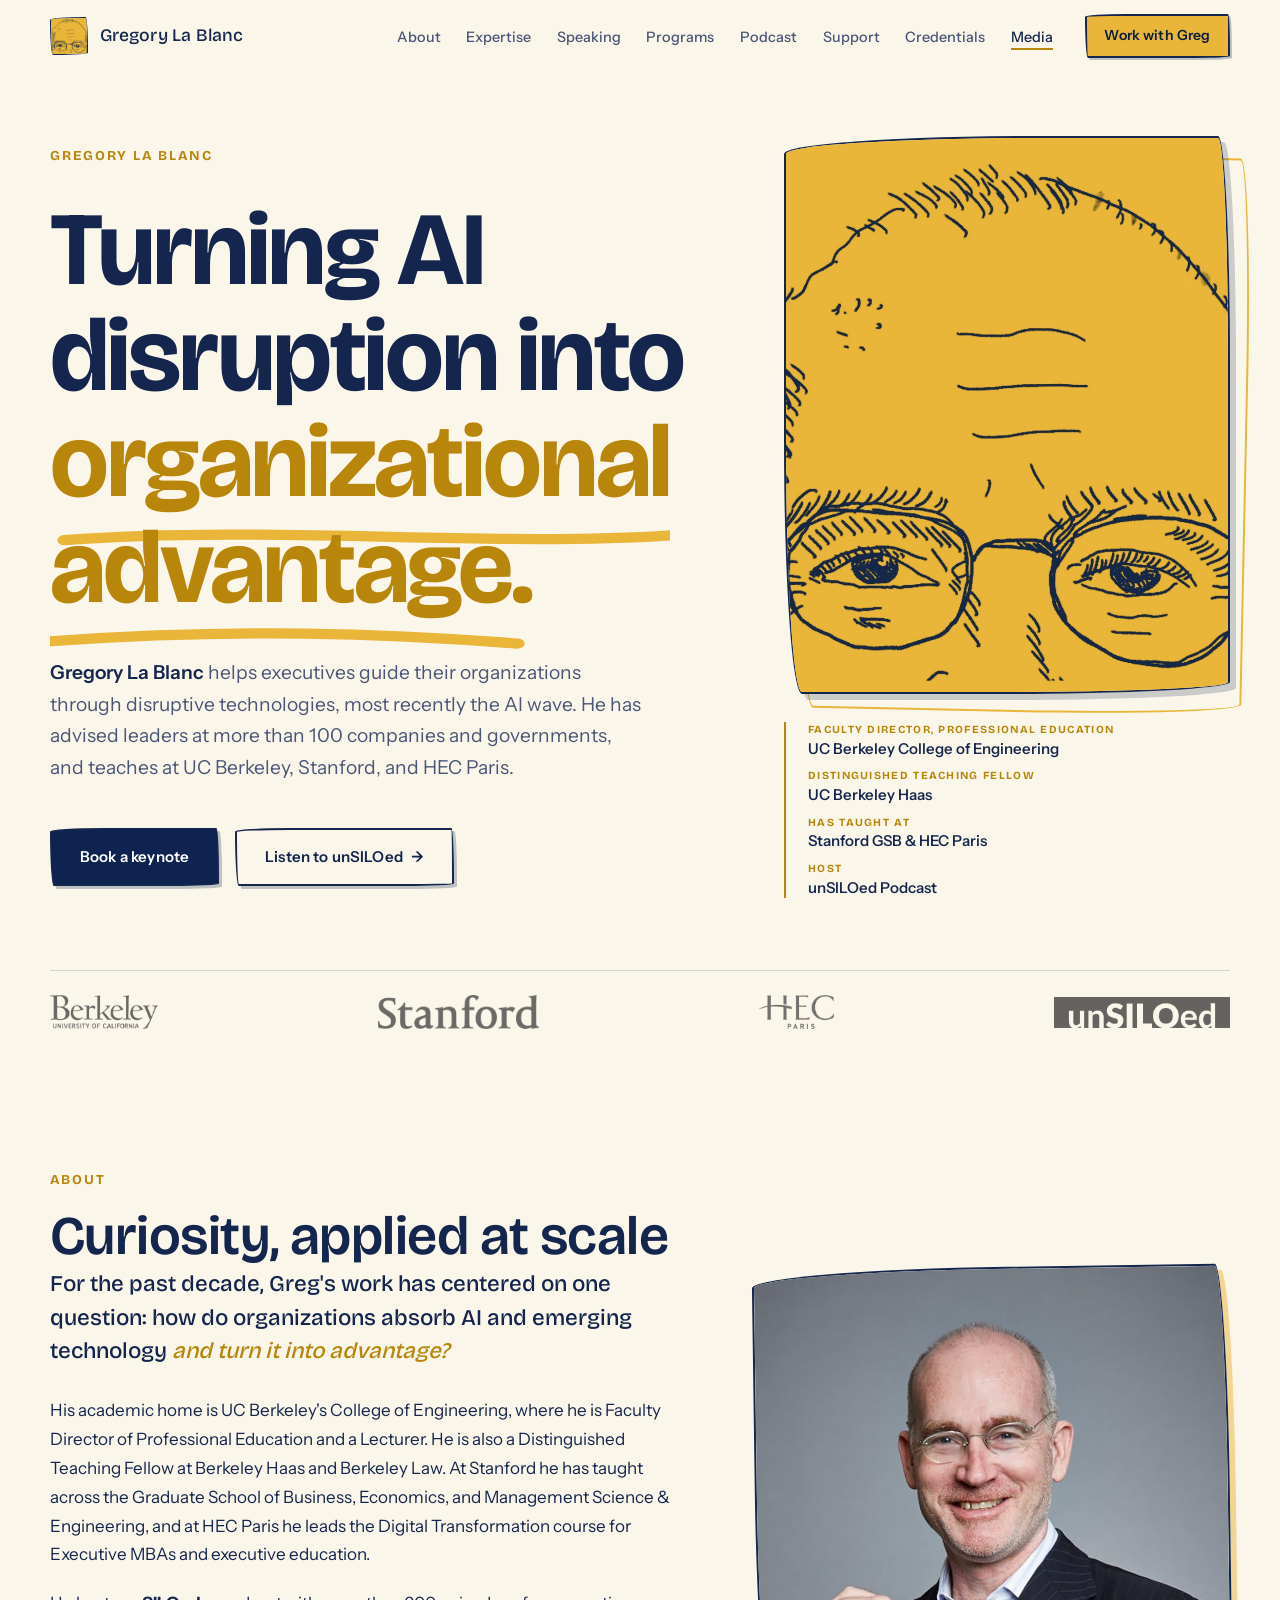
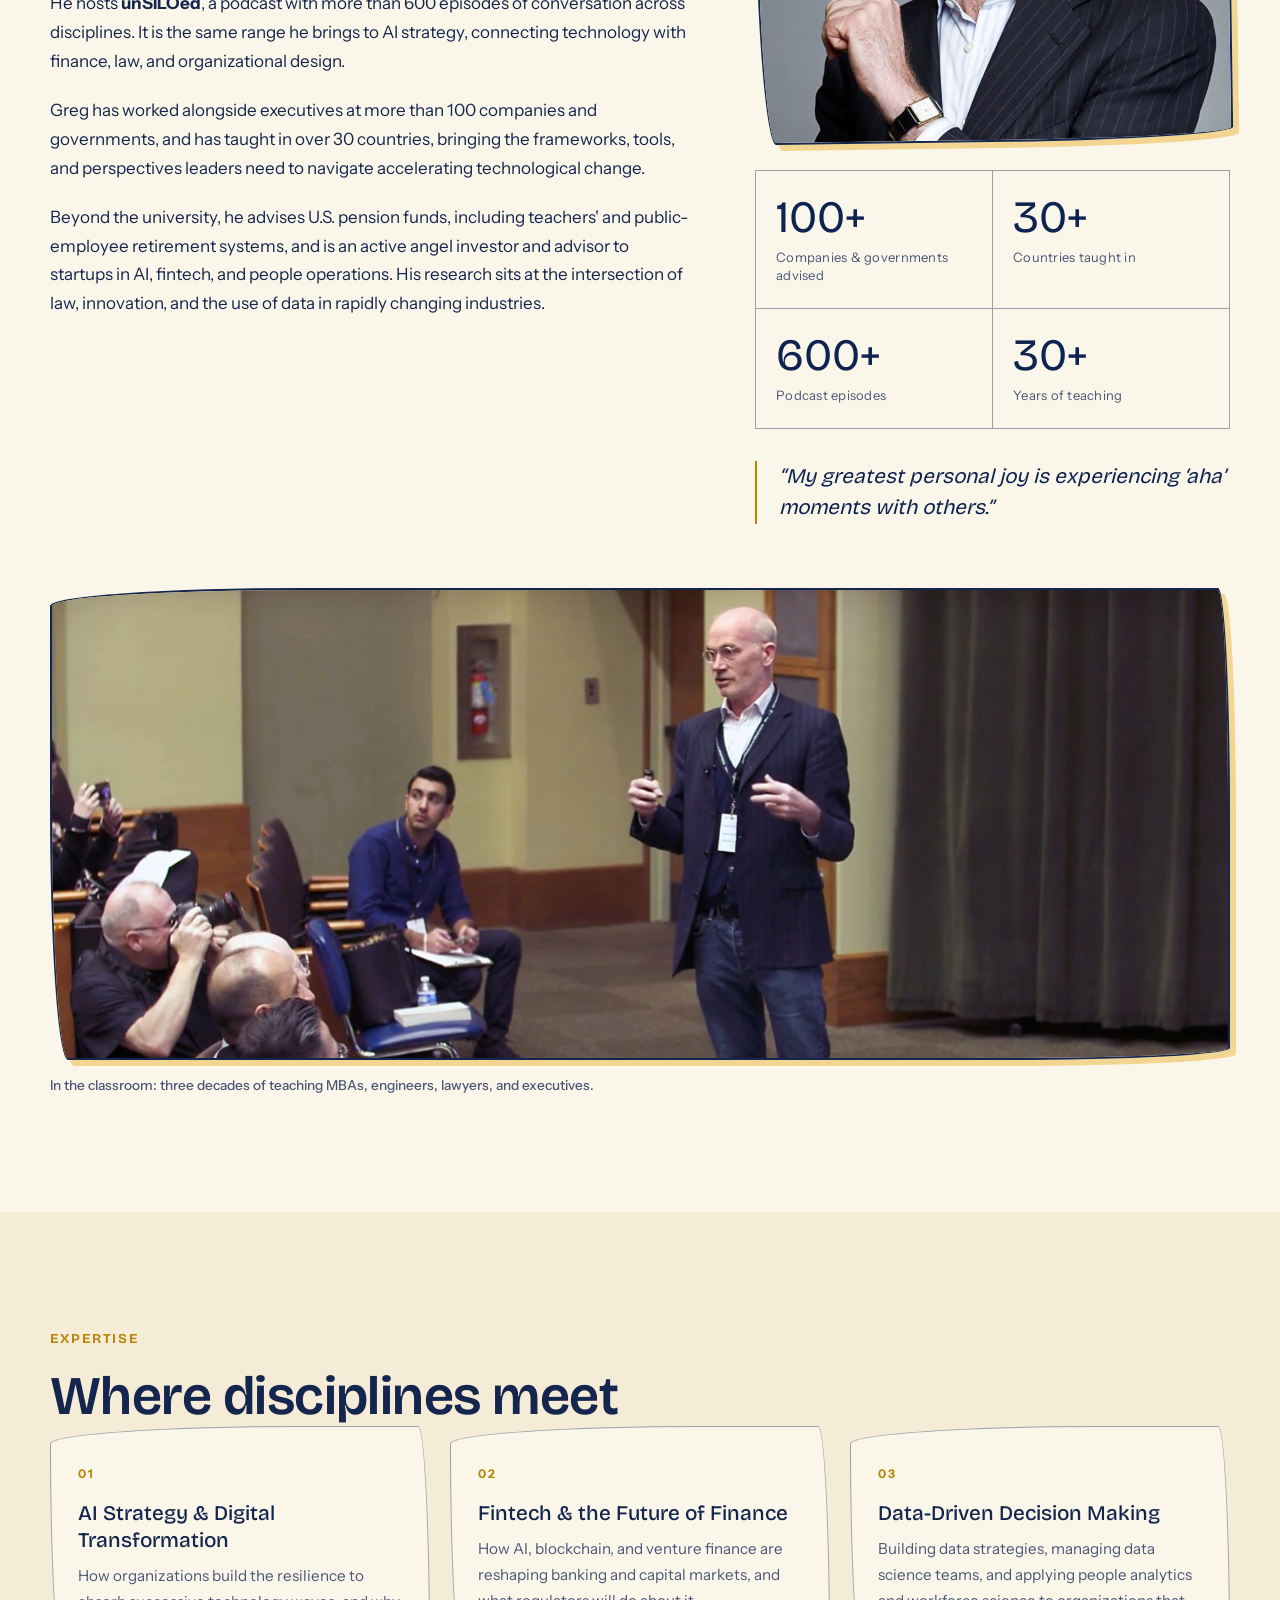
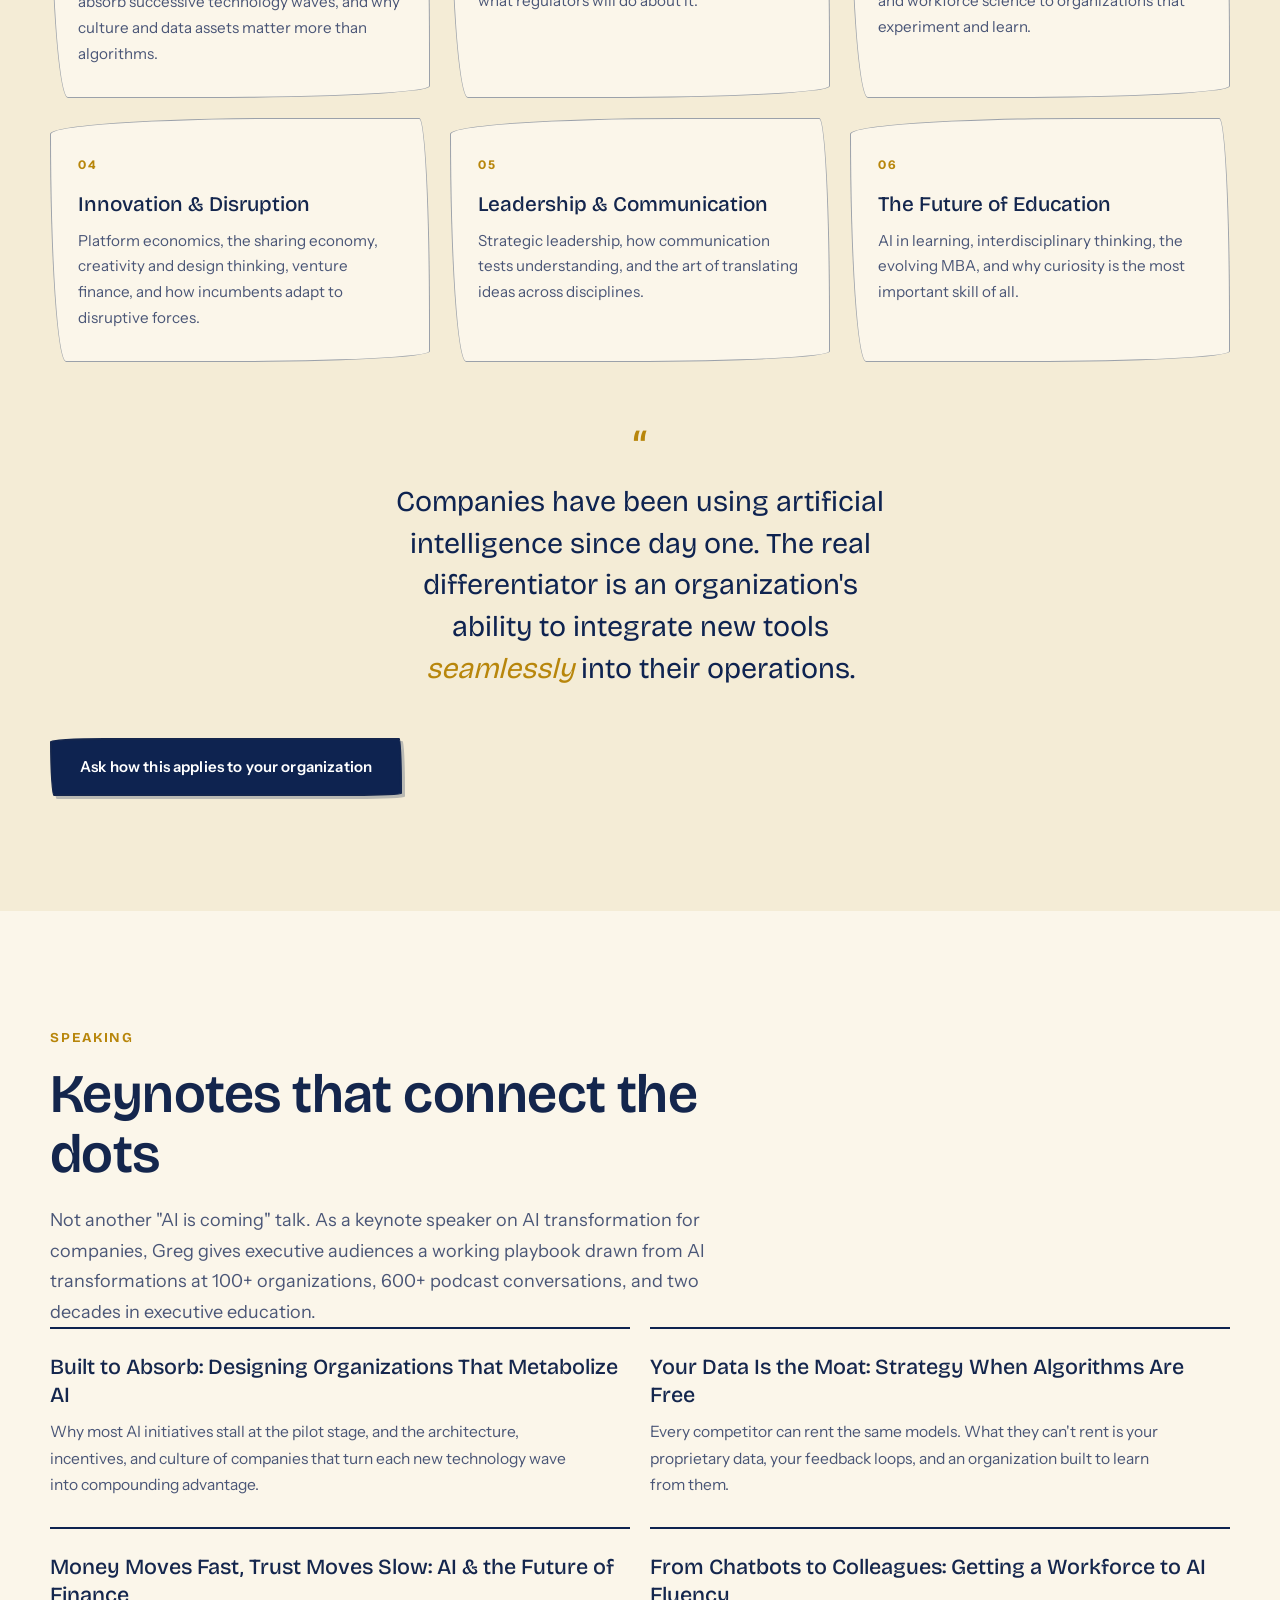
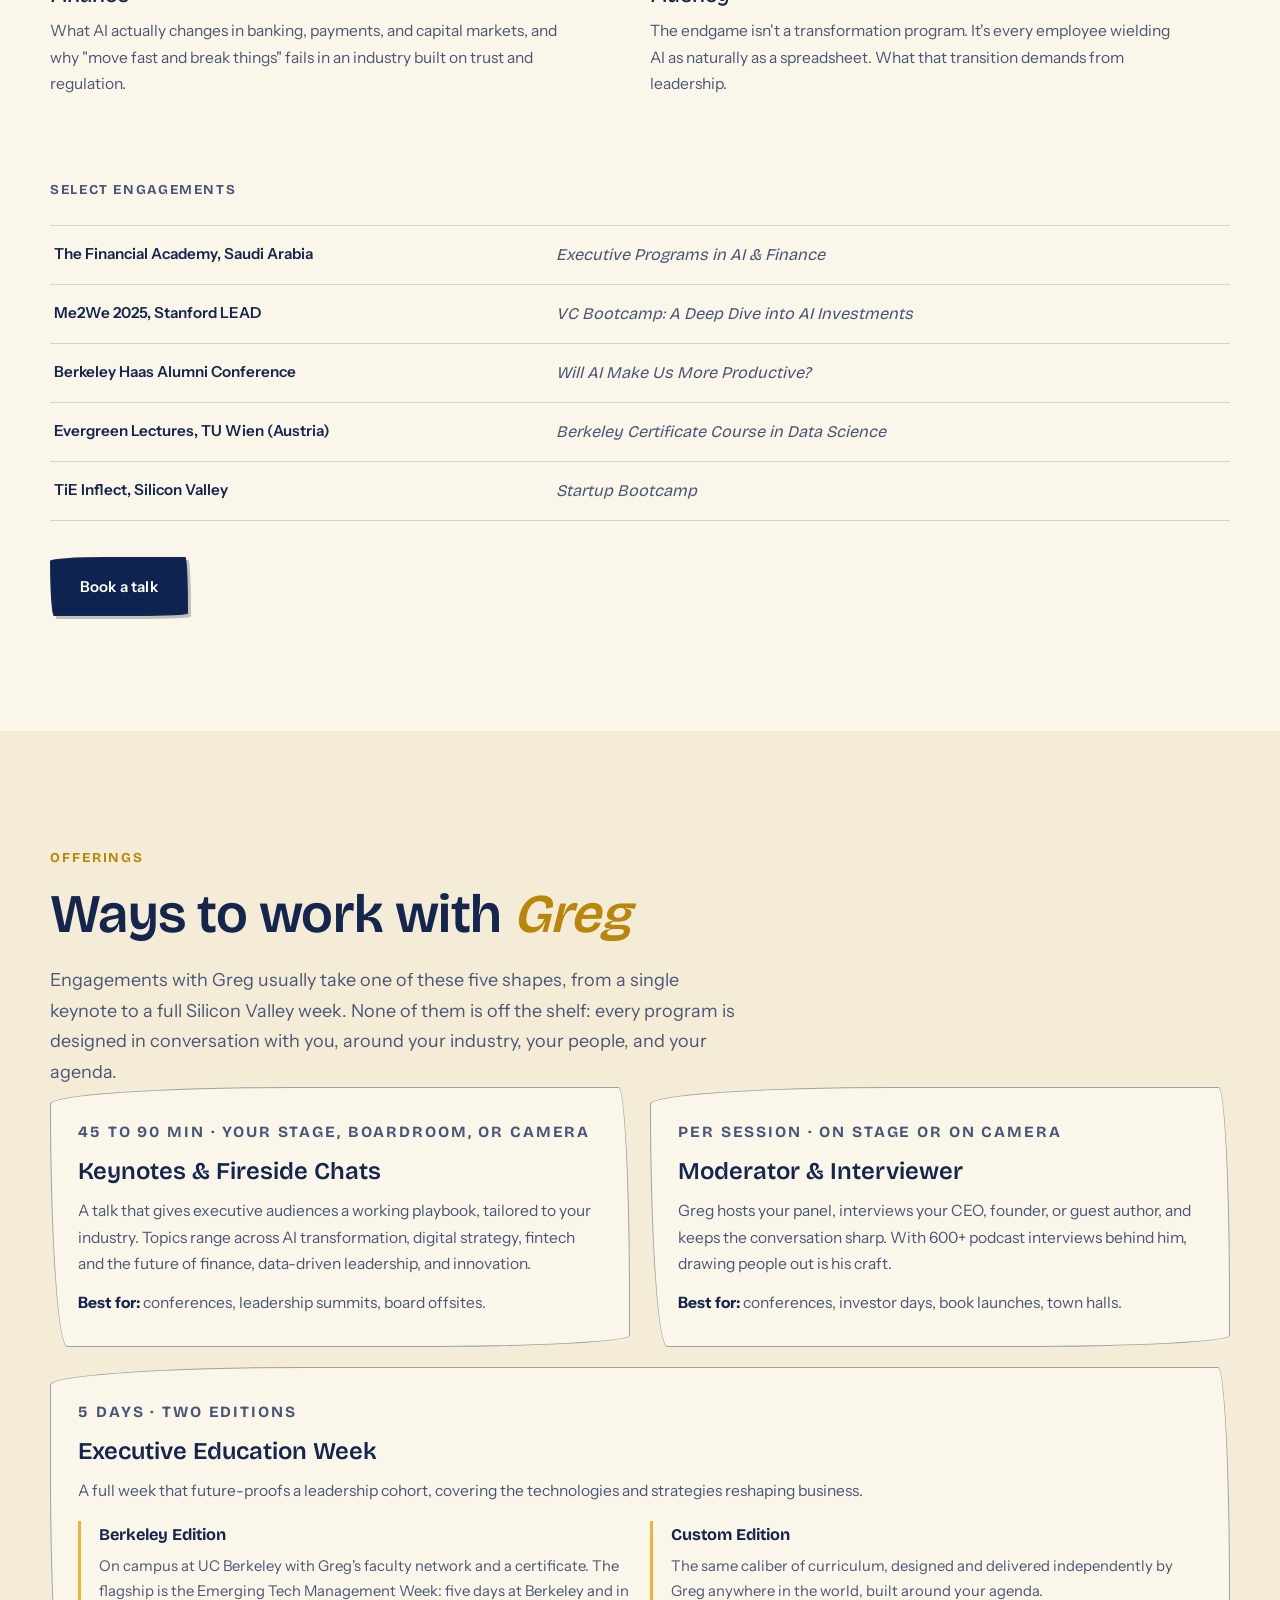
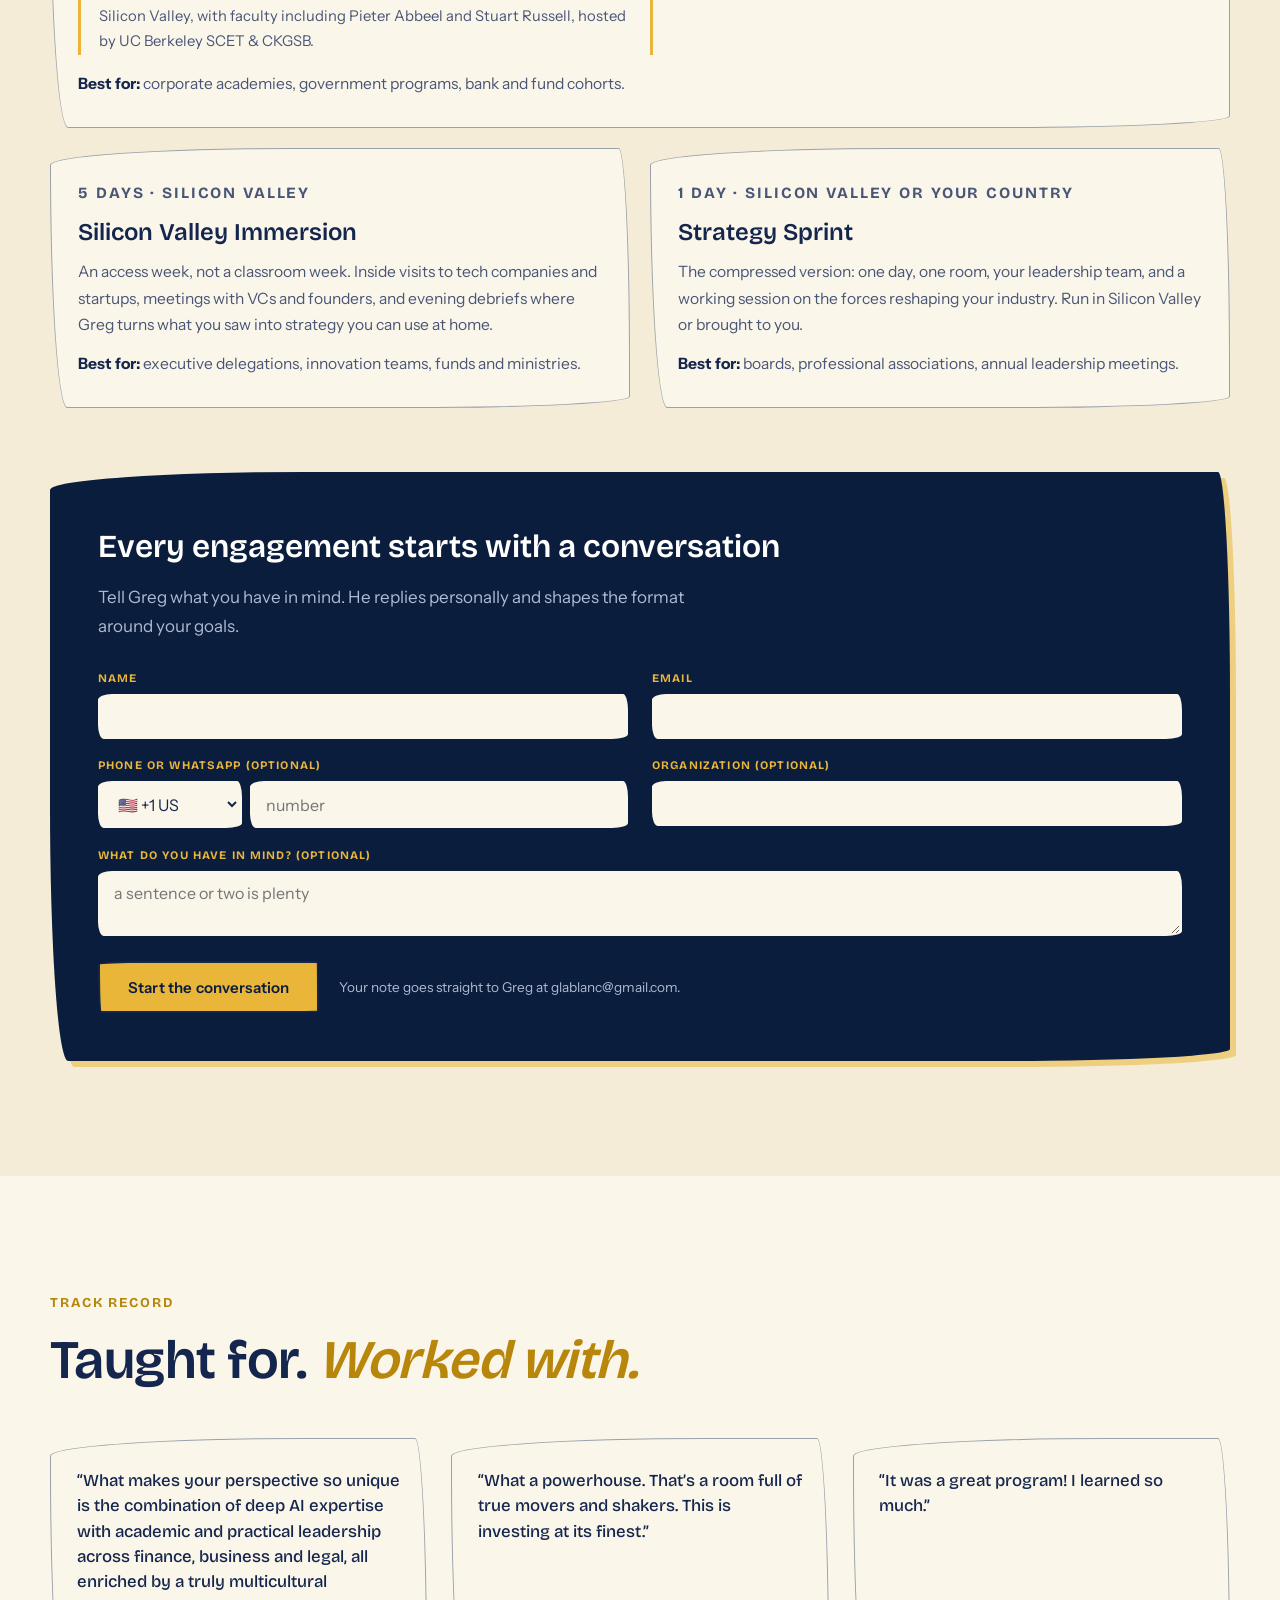
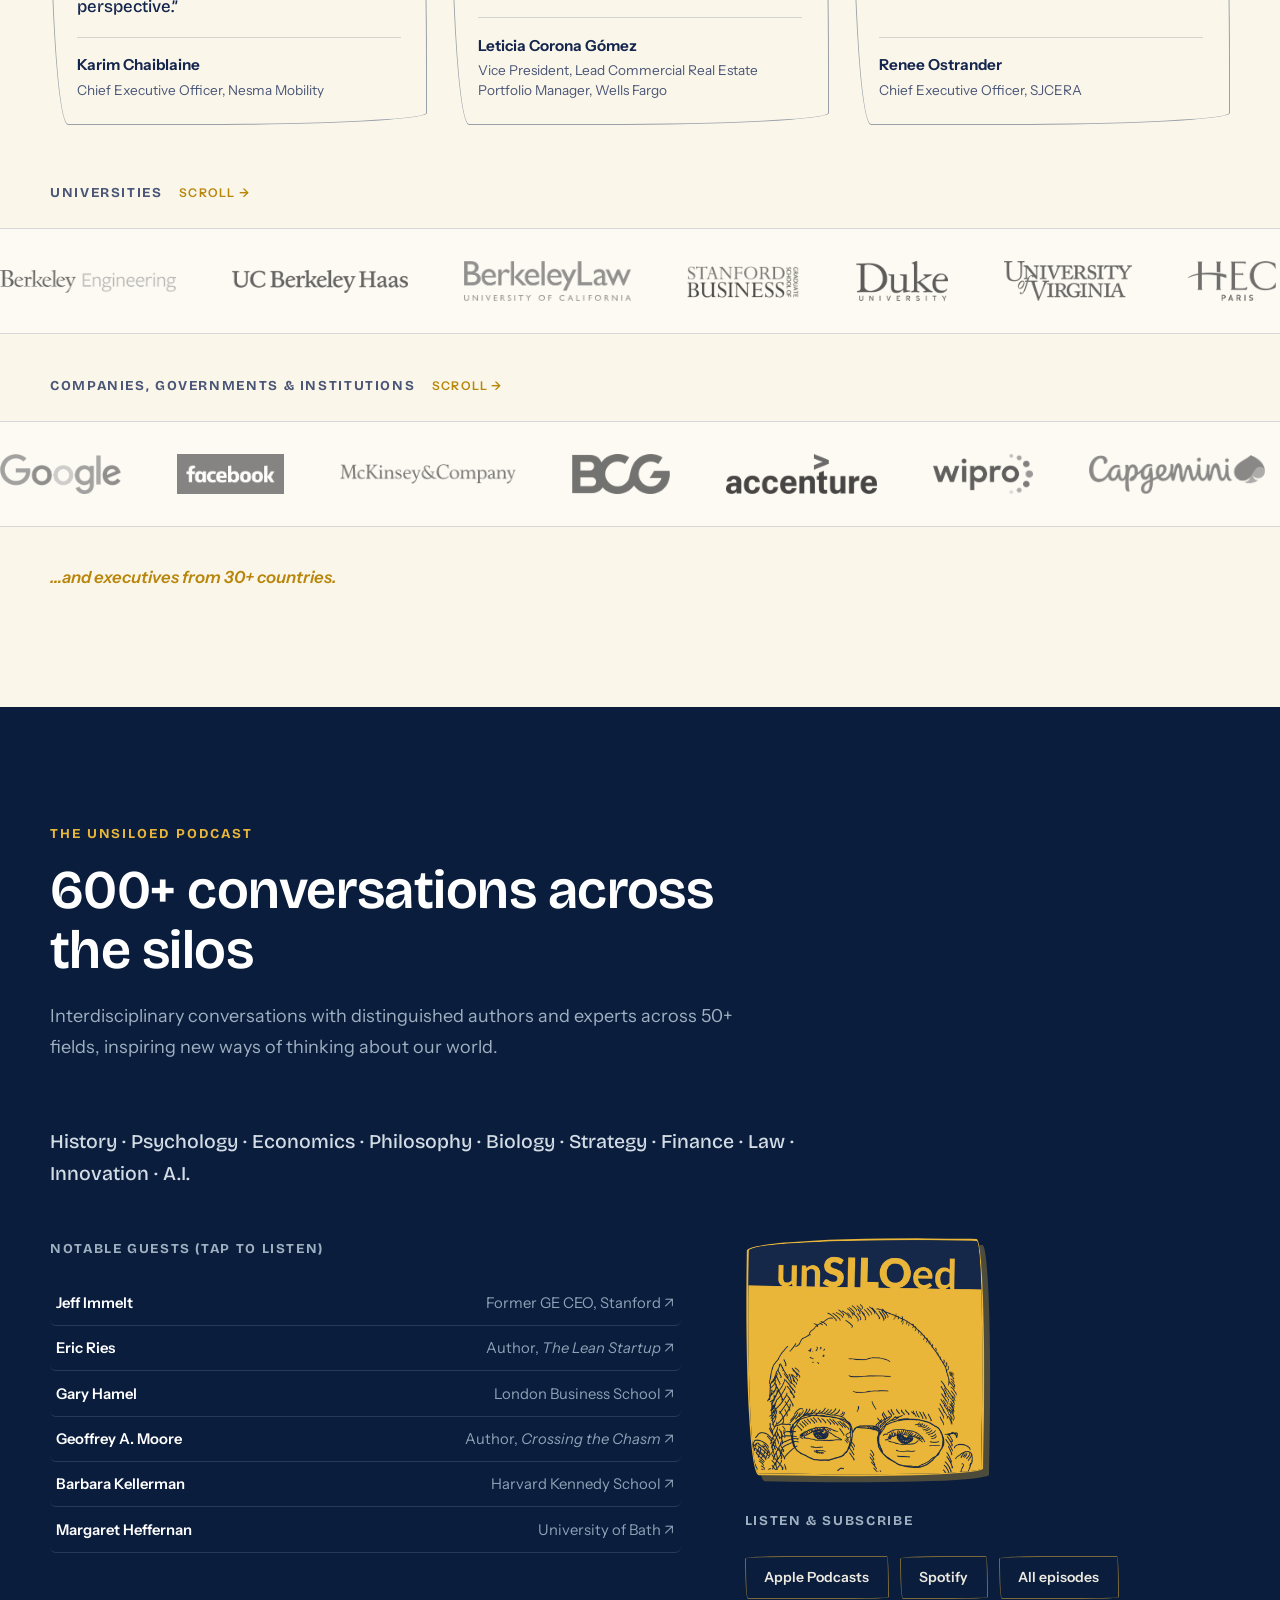
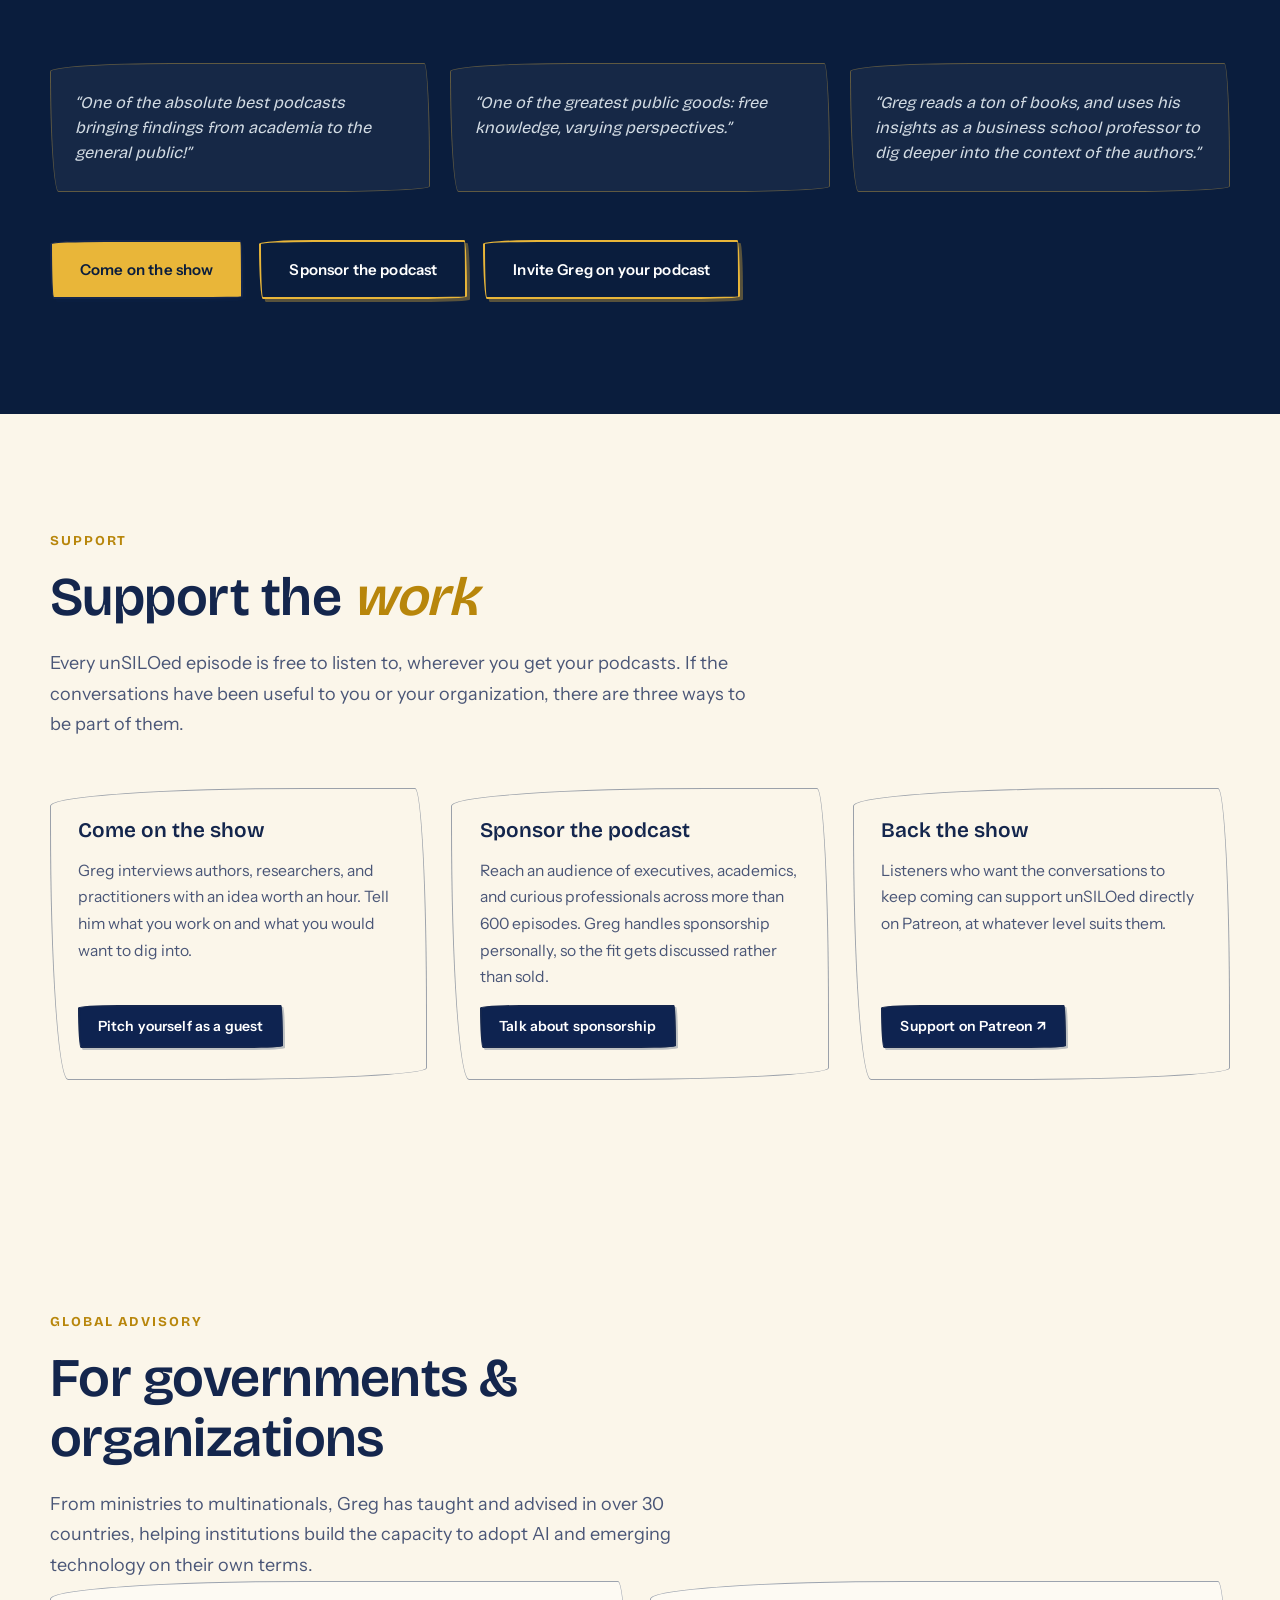
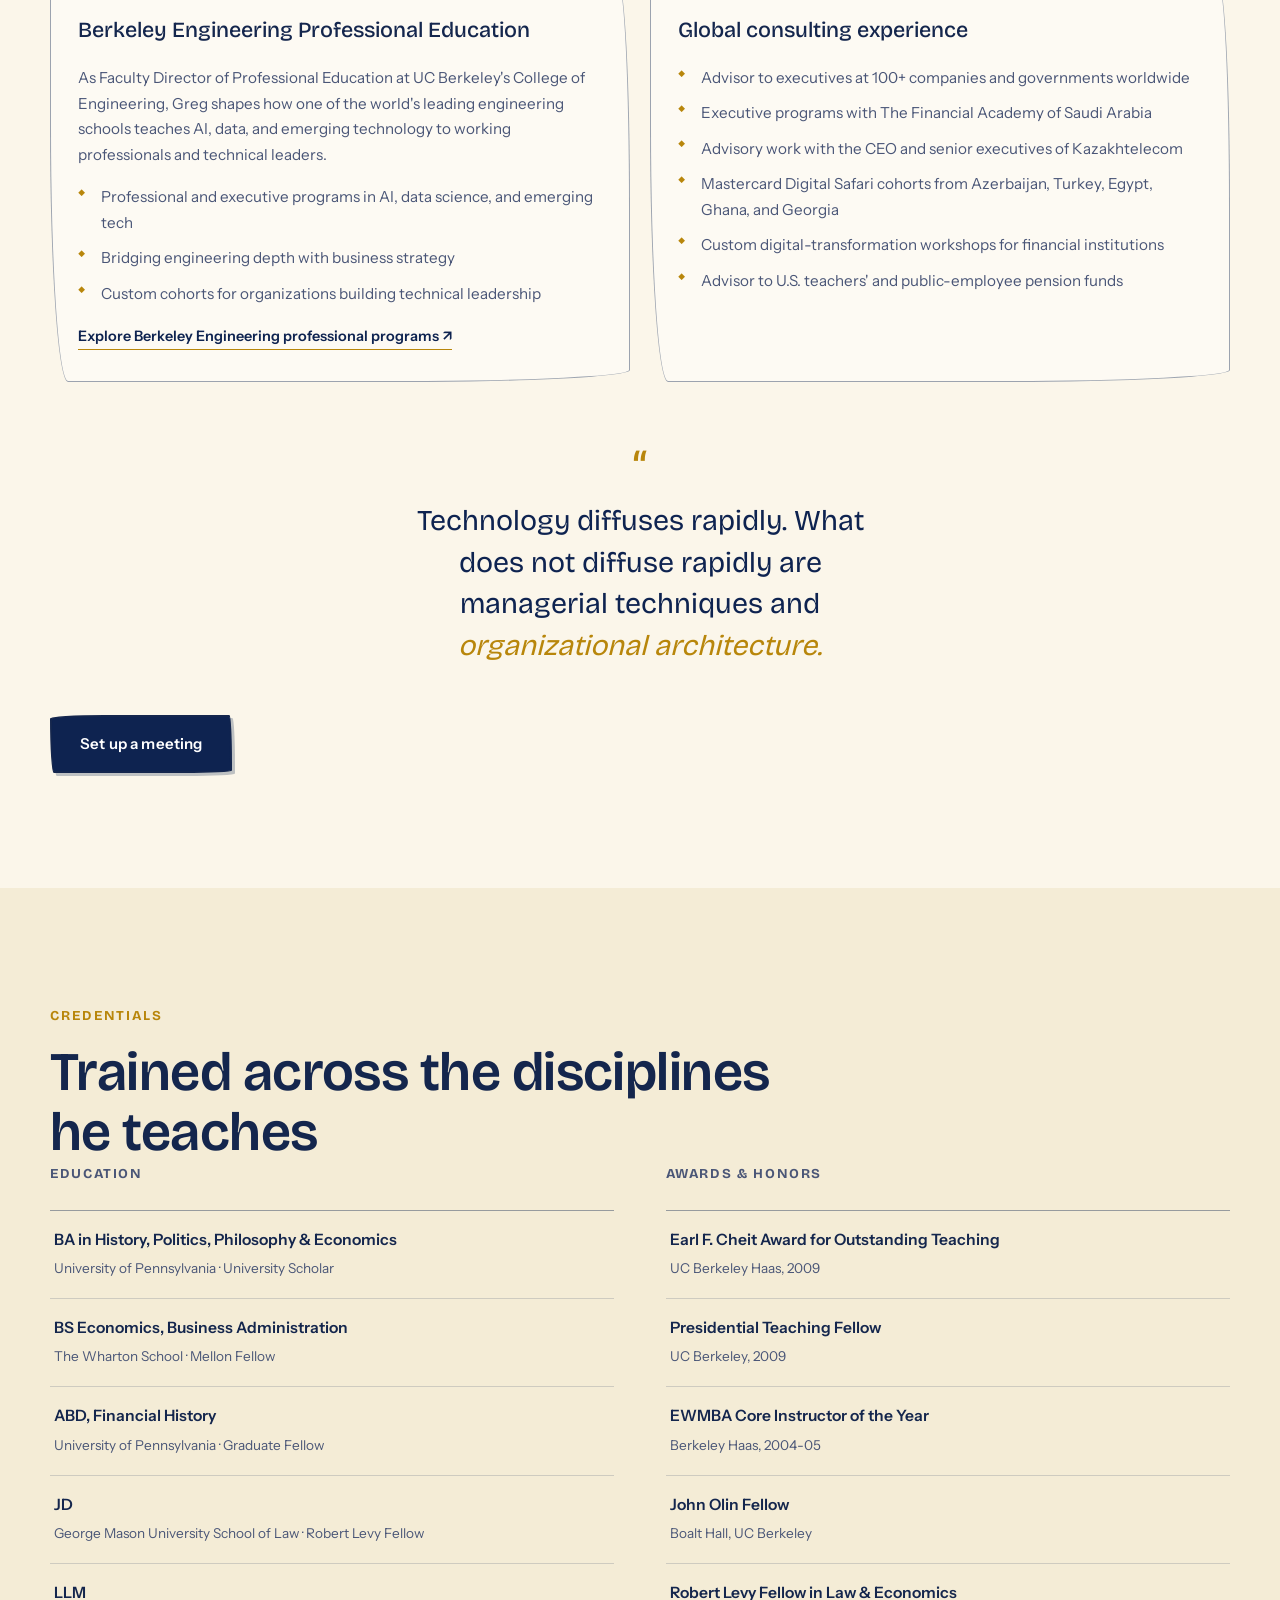
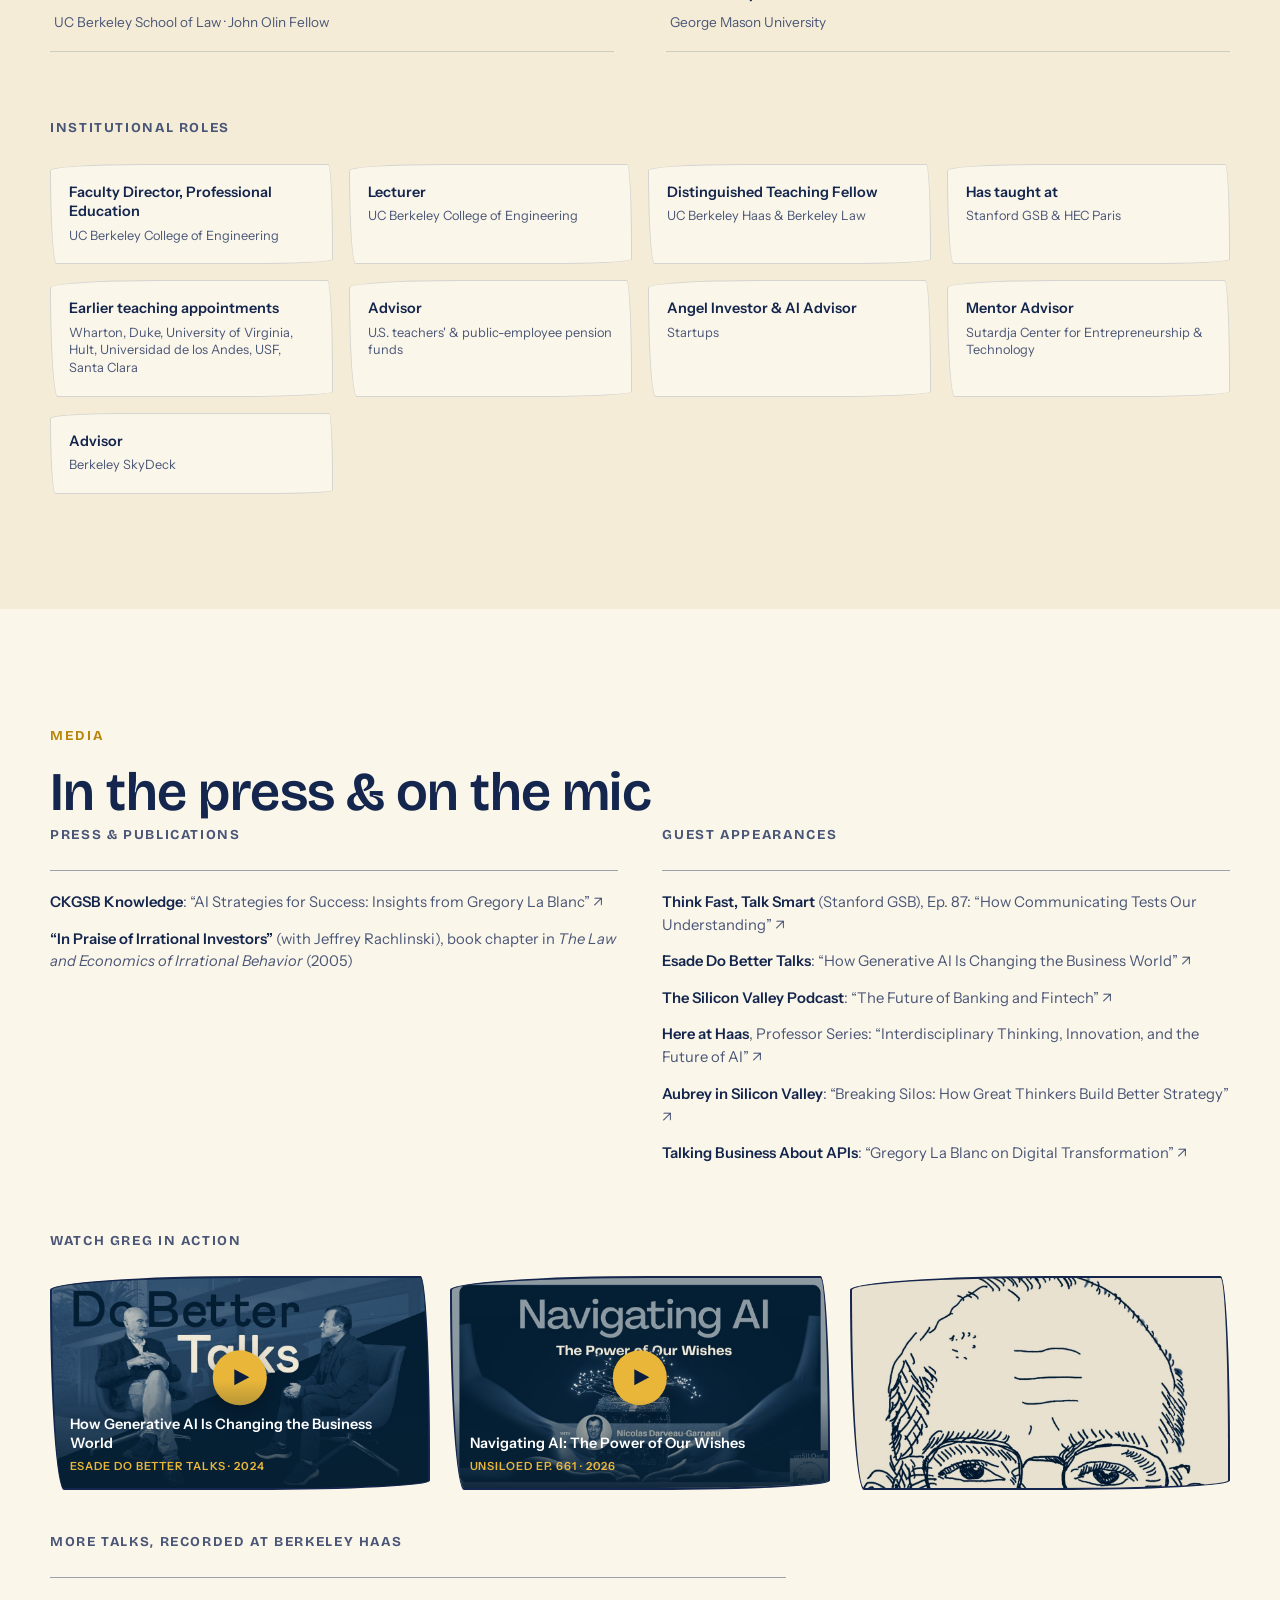
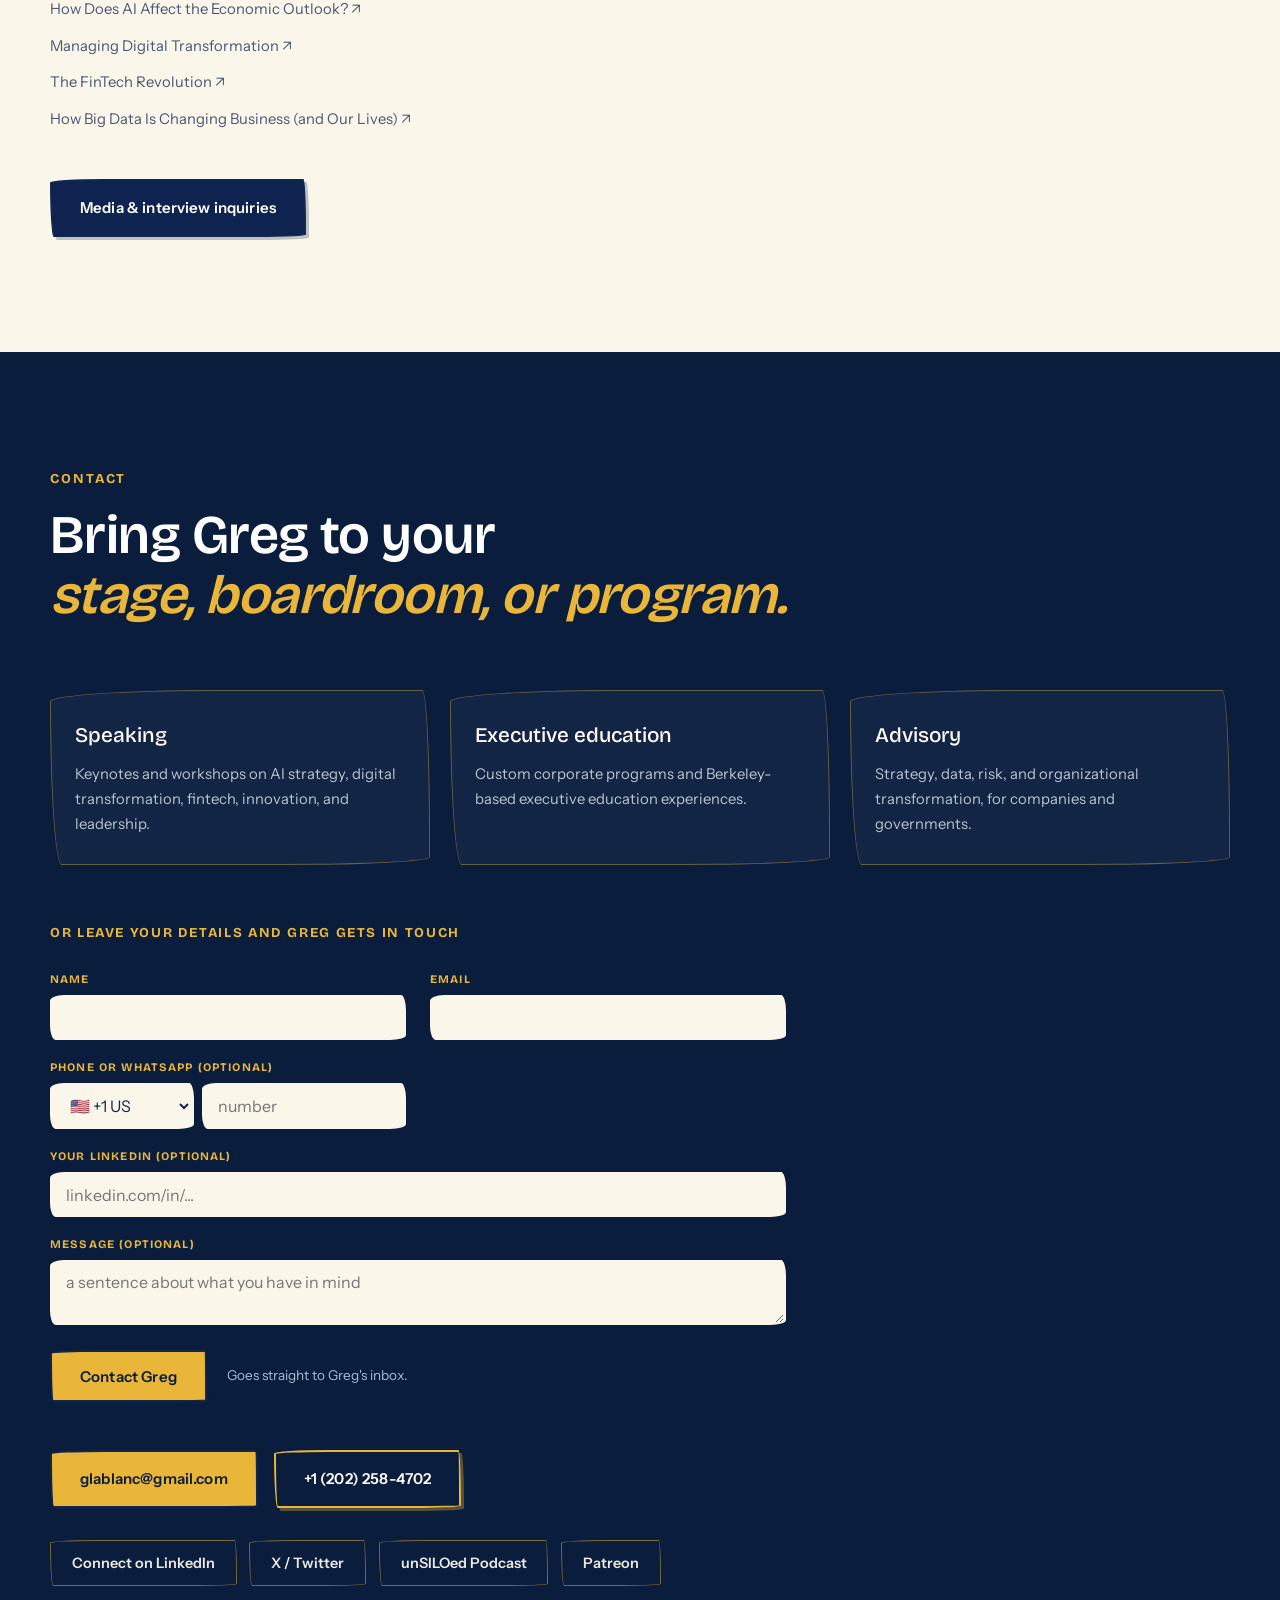
==== commit b3789378: "Add support section: guest pitches, sponsorship, and Patreon" ====
--- a/index.html
+++ b/index.html
@@ -190,6 +190,7 @@
                     <li><a href="#speaking">Speaking</a></li>
                     <li><a href="#programs">Programs</a></li>
                     <li><a href="#podcast">Podcast</a></li>
+                    <li><a href="#support">Support</a></li>
                     <li><a href="#credentials">Credentials</a></li>
                     <li><a href="#media">Media</a></li>
                 </ul>
@@ -206,6 +207,7 @@
                 <li><a href="#speaking">Speaking</a></li>
                 <li><a href="#programs">Programs</a></li>
                 <li><a href="#podcast">Podcast</a></li>
+                <li><a href="#support">Support</a></li>
                 <li><a href="#credentials">Credentials</a></li>
                 <li><a href="#media">Media</a></li>
                 <li><a href="#contact" class="mobile-cta">Work with Greg</a></li>
@@ -759,7 +761,37 @@
                     <blockquote class="review" data-reveal>&ldquo;Greg reads a ton of books, and uses his insights as a business school professor to dig deeper into the context of the authors.&rdquo;</blockquote>
                 </div>
                 <div class="section-cta" data-reveal>
-                    <a href="#contact" class="btn btn-gold">Invite Greg on your podcast</a>
+                    <a href="#podcast-guest" class="btn btn-gold">Come on the show</a>
+                    <a href="#support" class="btn btn-ghost">Sponsor the podcast</a>
+                    <a href="#contact" class="btn btn-ghost">Invite Greg on your podcast</a>
+                </div>
+            </div>
+        </section>
+
+        <!-- ============ SUPPORT ============ -->
+        <section class="section" id="support">
+            <div class="container">
+                <header class="section-head" data-reveal>
+                    <p class="eyebrow">Support</p>
+                    <h2 class="section-title">Support the <em>work</em></h2>
+                    <p class="section-intro">Every unSILOed episode is free to listen to, wherever you get your podcasts. If the conversations have been useful to you or your organization, there are three ways to be part of them.</p>
+                </header>
+                <div class="support-grid">
+                    <article class="support-card" id="podcast-guest" data-reveal>
+                        <h3>Come on the show</h3>
+                        <p>Greg interviews authors, researchers, and practitioners with an idea worth an hour. Tell him what you work on and what you would want to dig into.</p>
+                        <a href="#contact" class="btn btn-dark btn-small">Pitch yourself as a guest</a>
+                    </article>
+                    <article class="support-card" data-reveal>
+                        <h3>Sponsor the podcast</h3>
+                        <p>Reach an audience of executives, academics, and curious professionals across more than 600 episodes. Greg handles sponsorship personally, so the fit gets discussed rather than sold.</p>
+                        <a href="#contact" class="btn btn-dark btn-small">Talk about sponsorship</a>
+                    </article>
+                    <article class="support-card" data-reveal>
+                        <h3>Back the show</h3>
+                        <p>Listeners who want the conversations to keep coming can support unSILOed directly on Patreon, at whatever level suits them.</p>
+                        <a href="https://www.patreon.com/unsiloed" target="_blank" rel="noopener" class="btn btn-dark btn-small">Support on Patreon &nearr;</a>
+                    </article>
                 </div>
             </div>
         </section>
--- a/styles.css
+++ b/styles.css
@@ -1384,6 +1384,48 @@
     margin-top: clamp(2.25rem, 4vw, 3rem);
 }
 
+/* --------------------------------------------------------------------------
+   Support the work
+   -------------------------------------------------------------------------- */
+
+.support-grid {
+    display: grid;
+    grid-template-columns: repeat(auto-fit, minmax(16rem, 1fr));
+    gap: 1.5rem;
+    margin-top: clamp(2rem, 4vw, 3rem);
+}
+
+.support-card {
+    background: var(--paper);
+    border: 1.5px solid var(--line-strong);
+    border-radius: var(--sketch);
+    padding: 1.9rem 1.7rem;
+    display: flex;
+    flex-direction: column;
+    align-items: flex-start;
+    gap: 0.85rem;
+    scroll-margin-top: calc(var(--nav-h) + 24px);
+    transition: transform 0.3s var(--ease), box-shadow 0.3s var(--ease);
+}
+
+.support-card:hover {
+    transform: translate(-1px, -3px) rotate(-0.3deg);
+    box-shadow: 6px 6px 0 rgba(10, 33, 74, 0.12);
+}
+
+.support-card h3 {
+    font-family: var(--font-display);
+    font-size: 1.3rem;
+    font-weight: 600;
+    line-height: 1.2;
+}
+
+.support-card p {
+    color: var(--ink-soft);
+    font-size: 0.98rem;
+    flex: 1;
+}
+
 .section-dark .btn-ghost {
     border-color: var(--gold-bright);
     color: #fff;
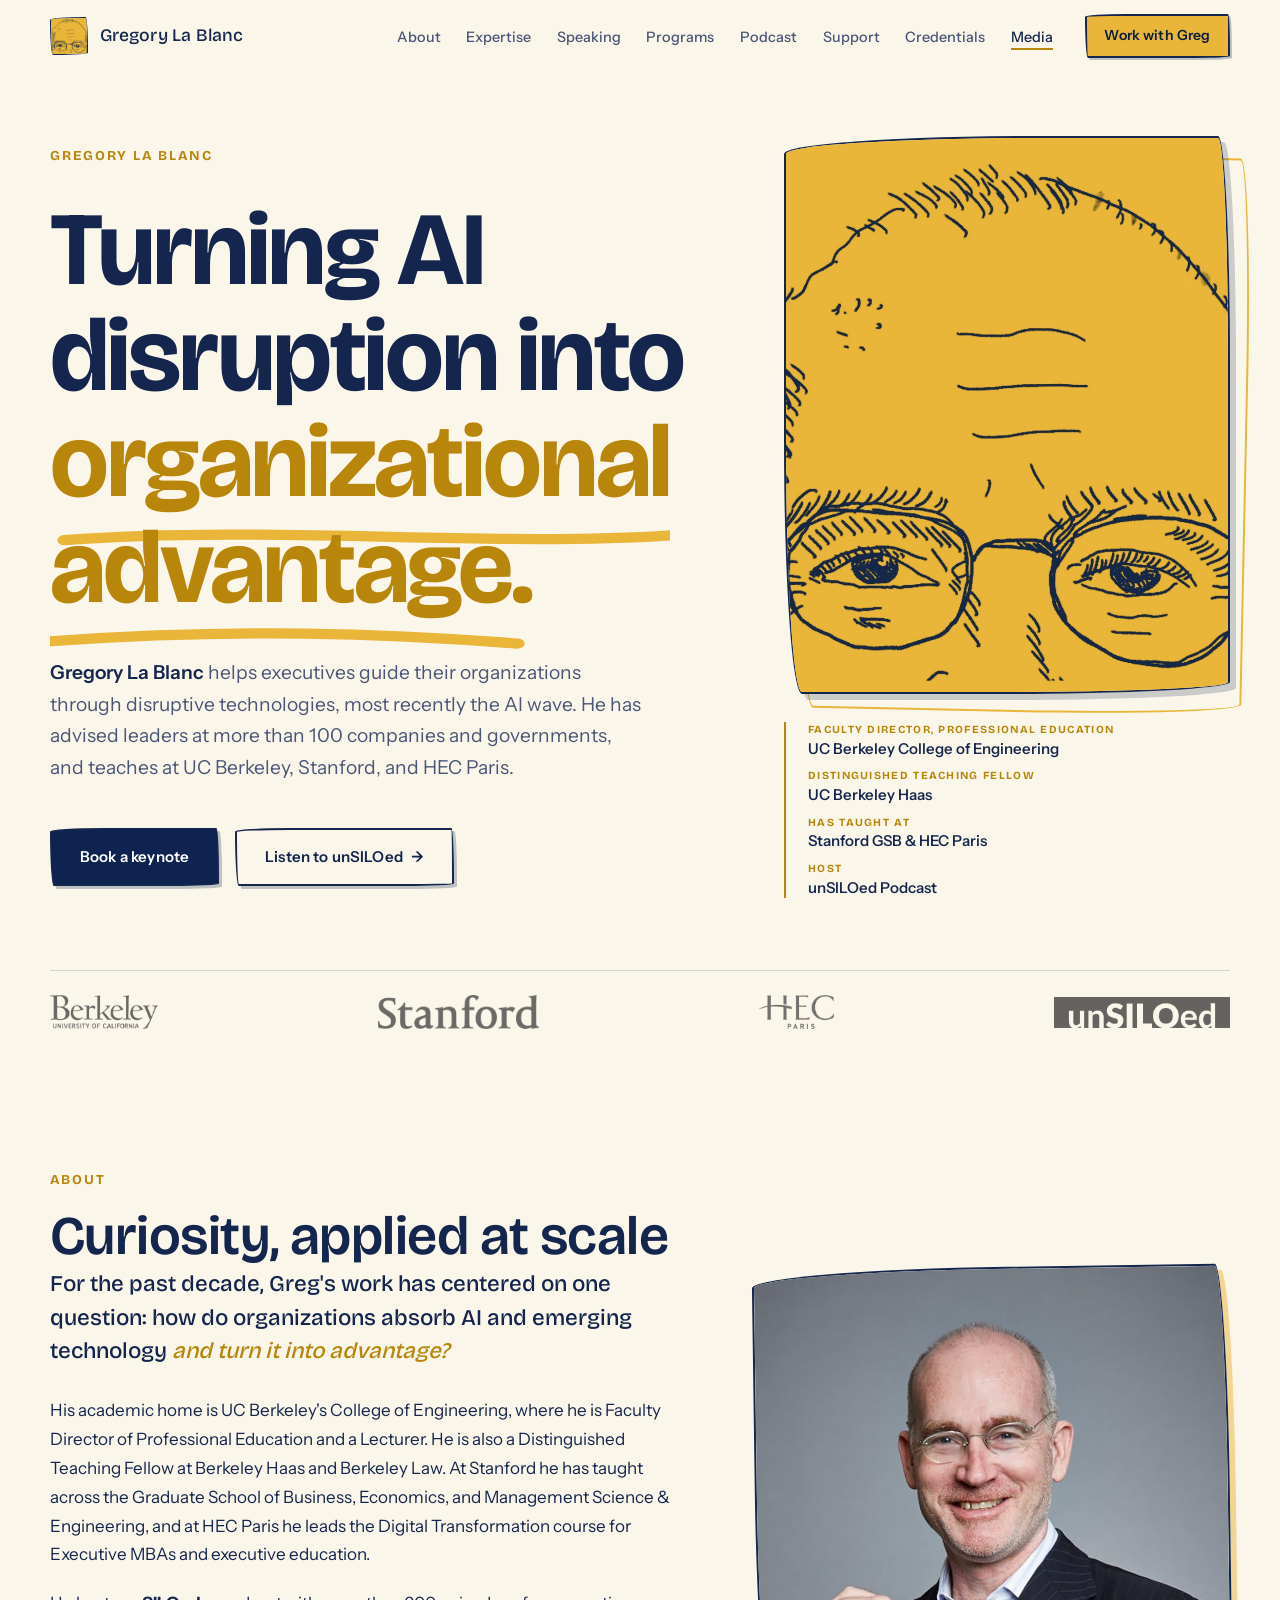
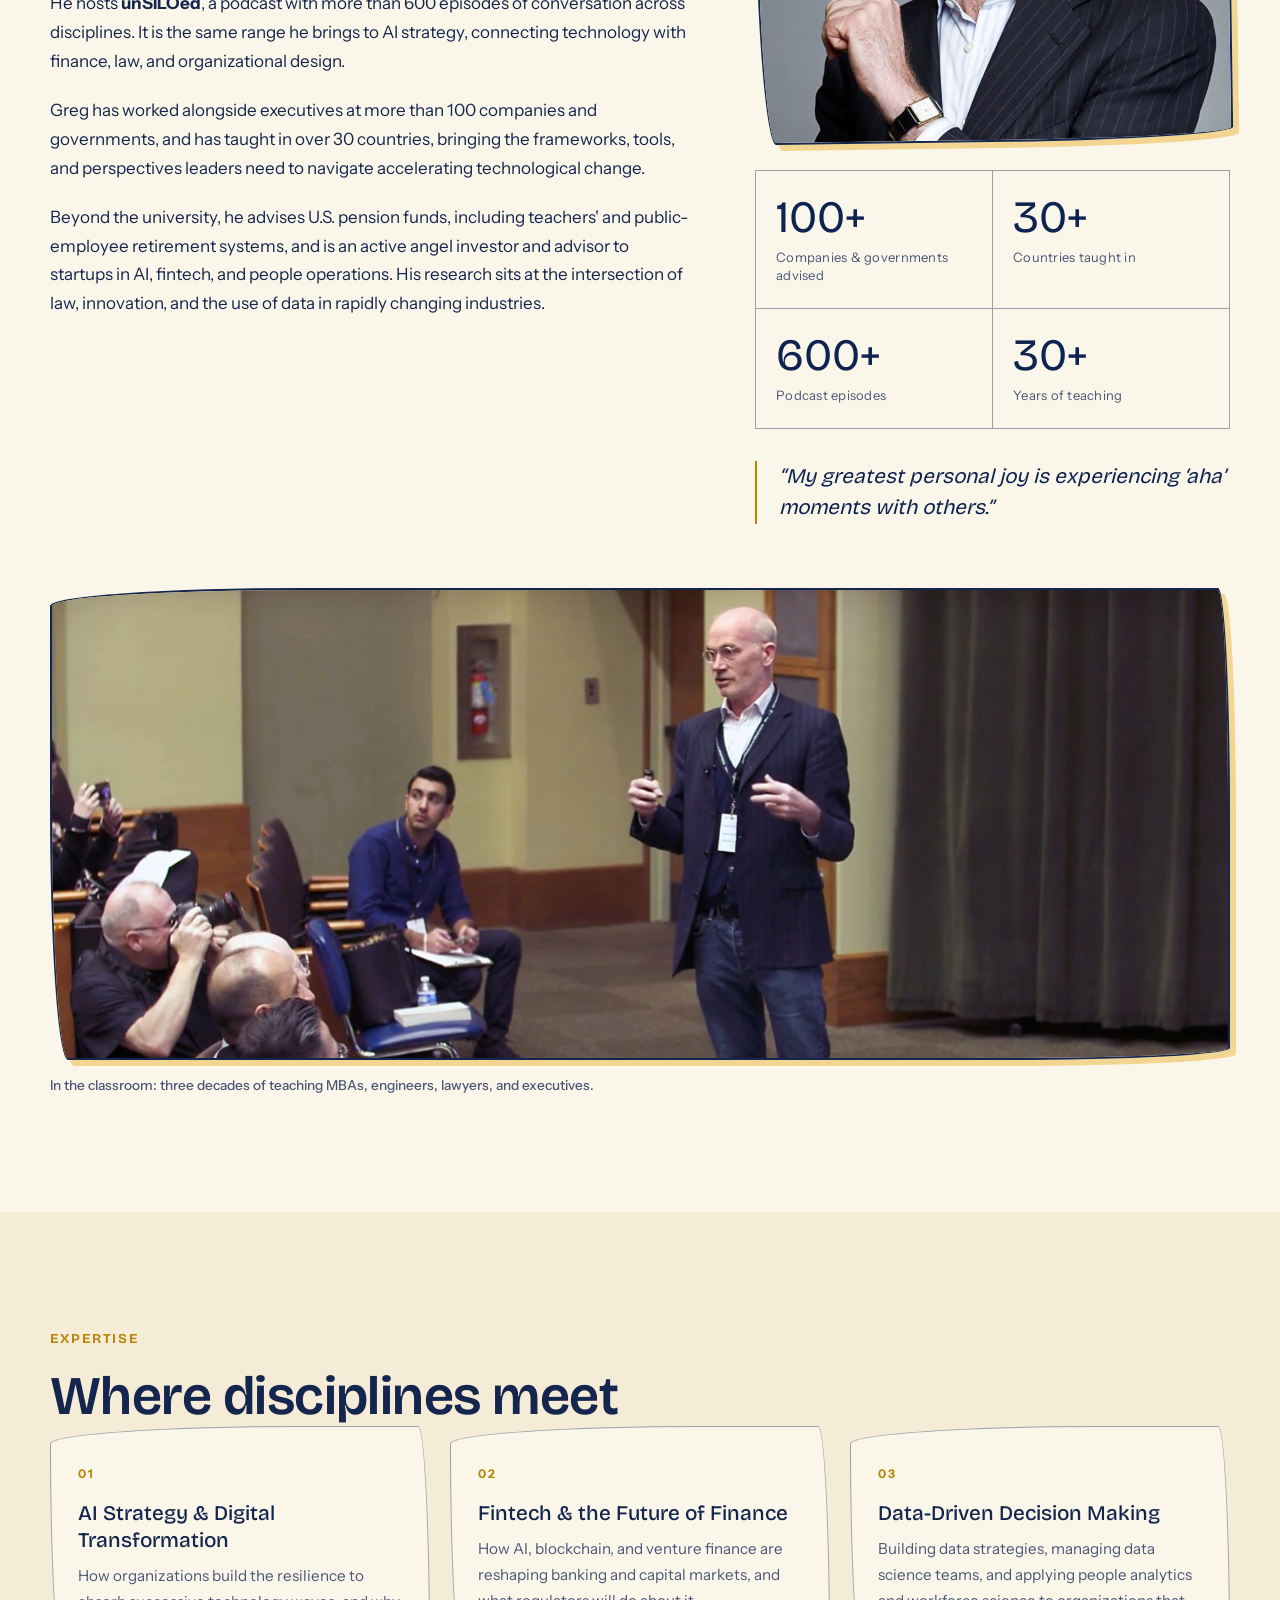
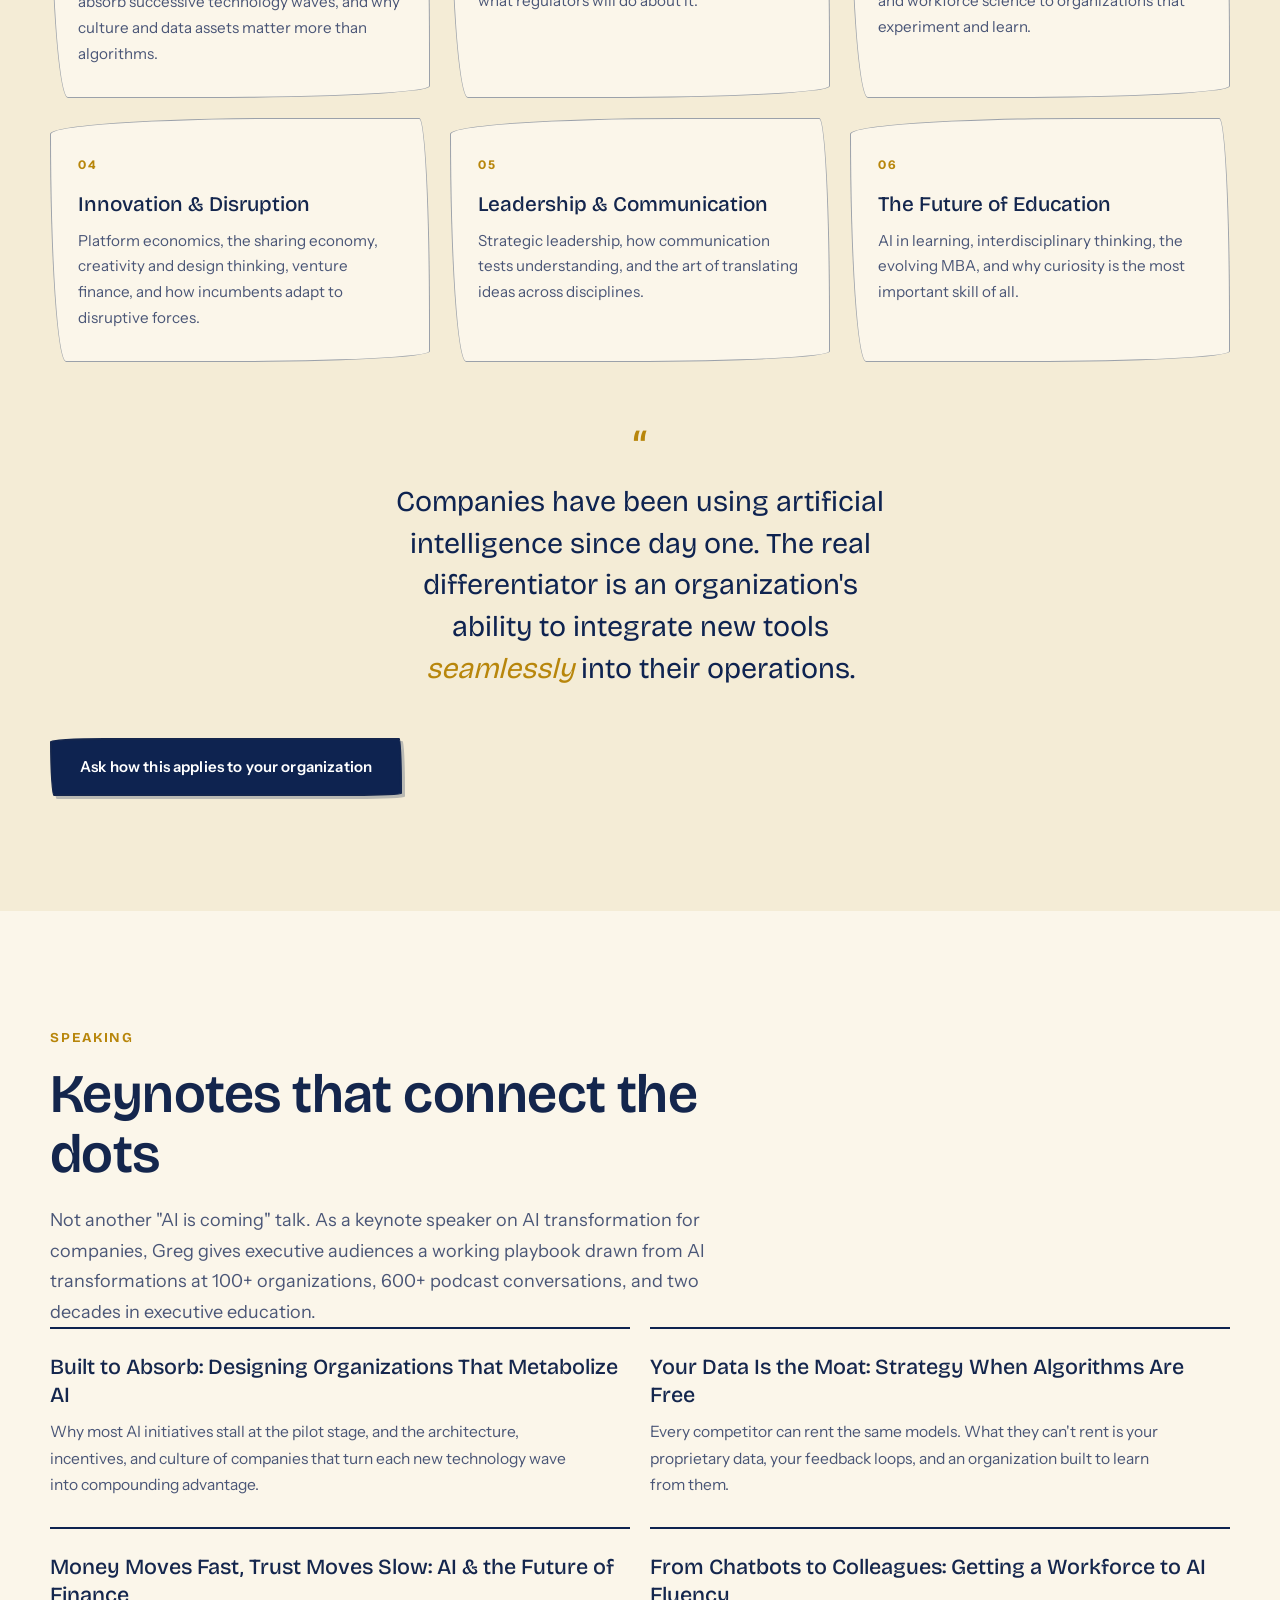
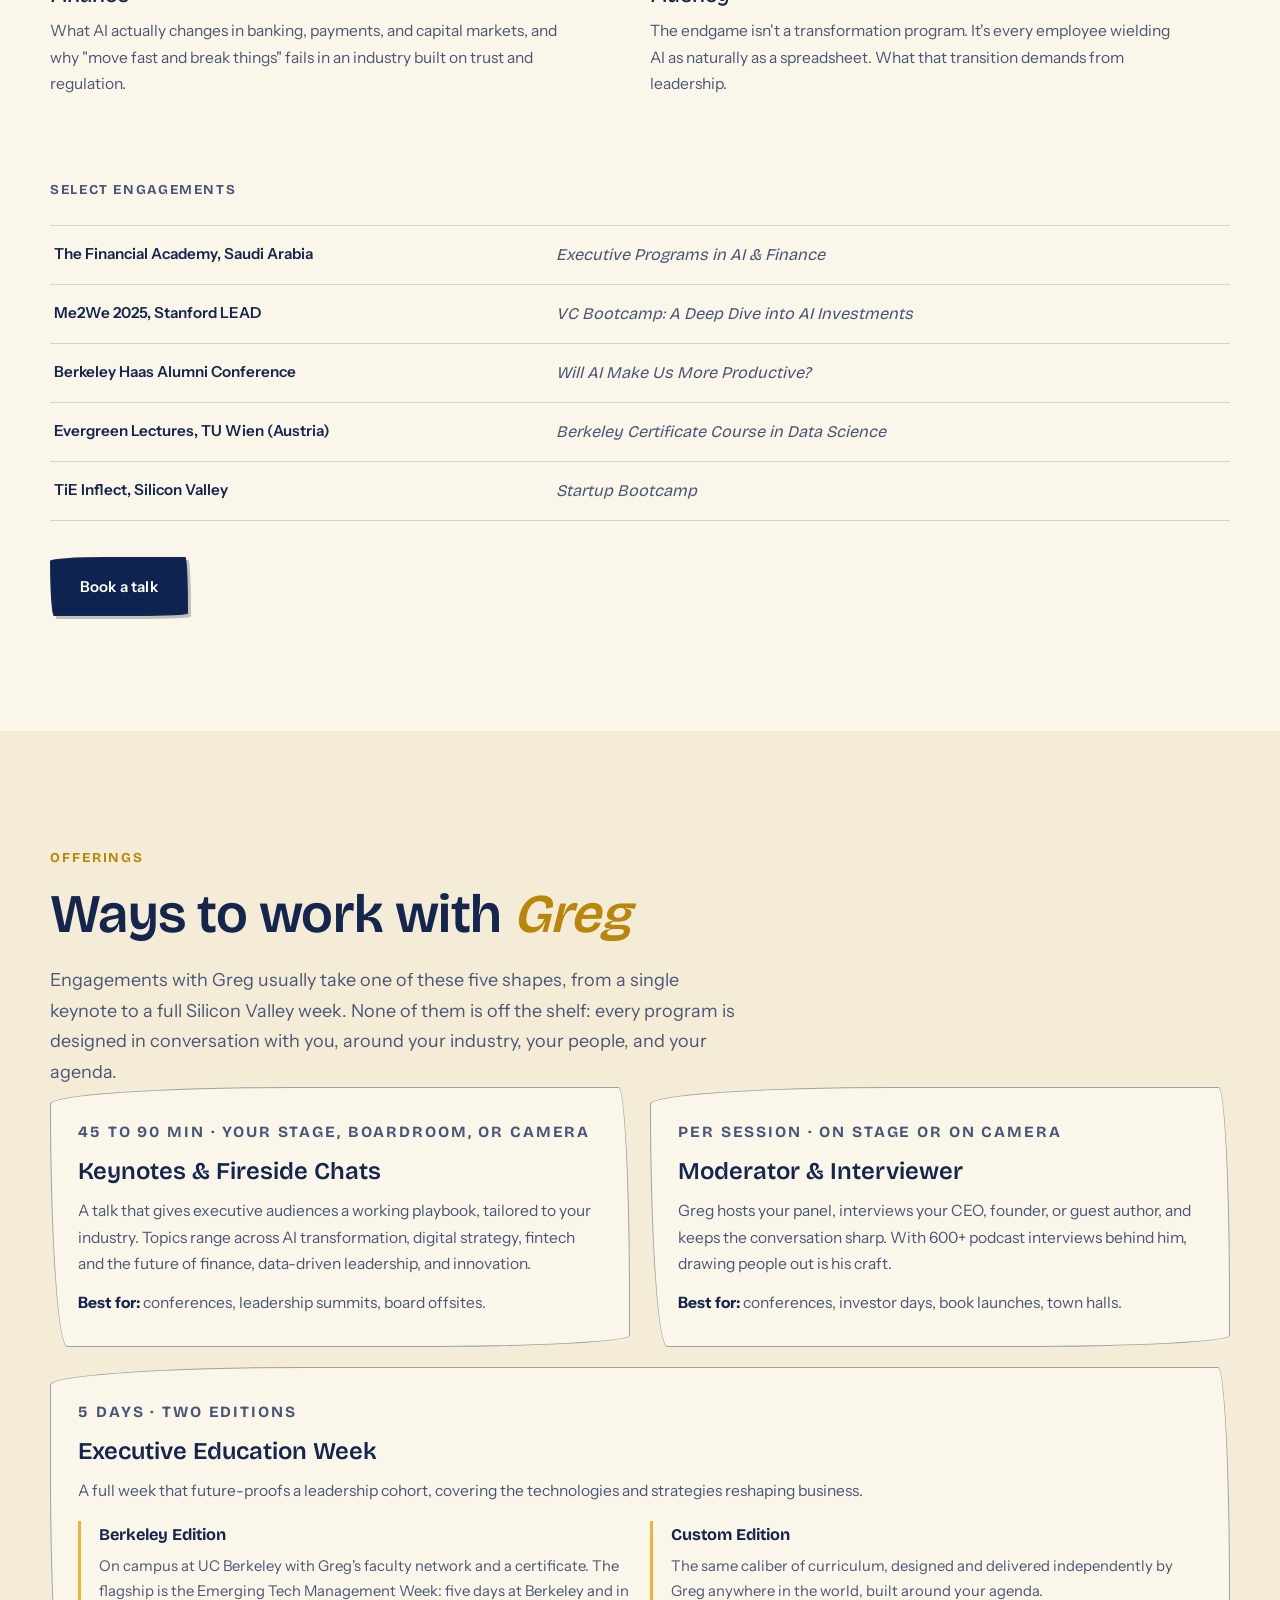
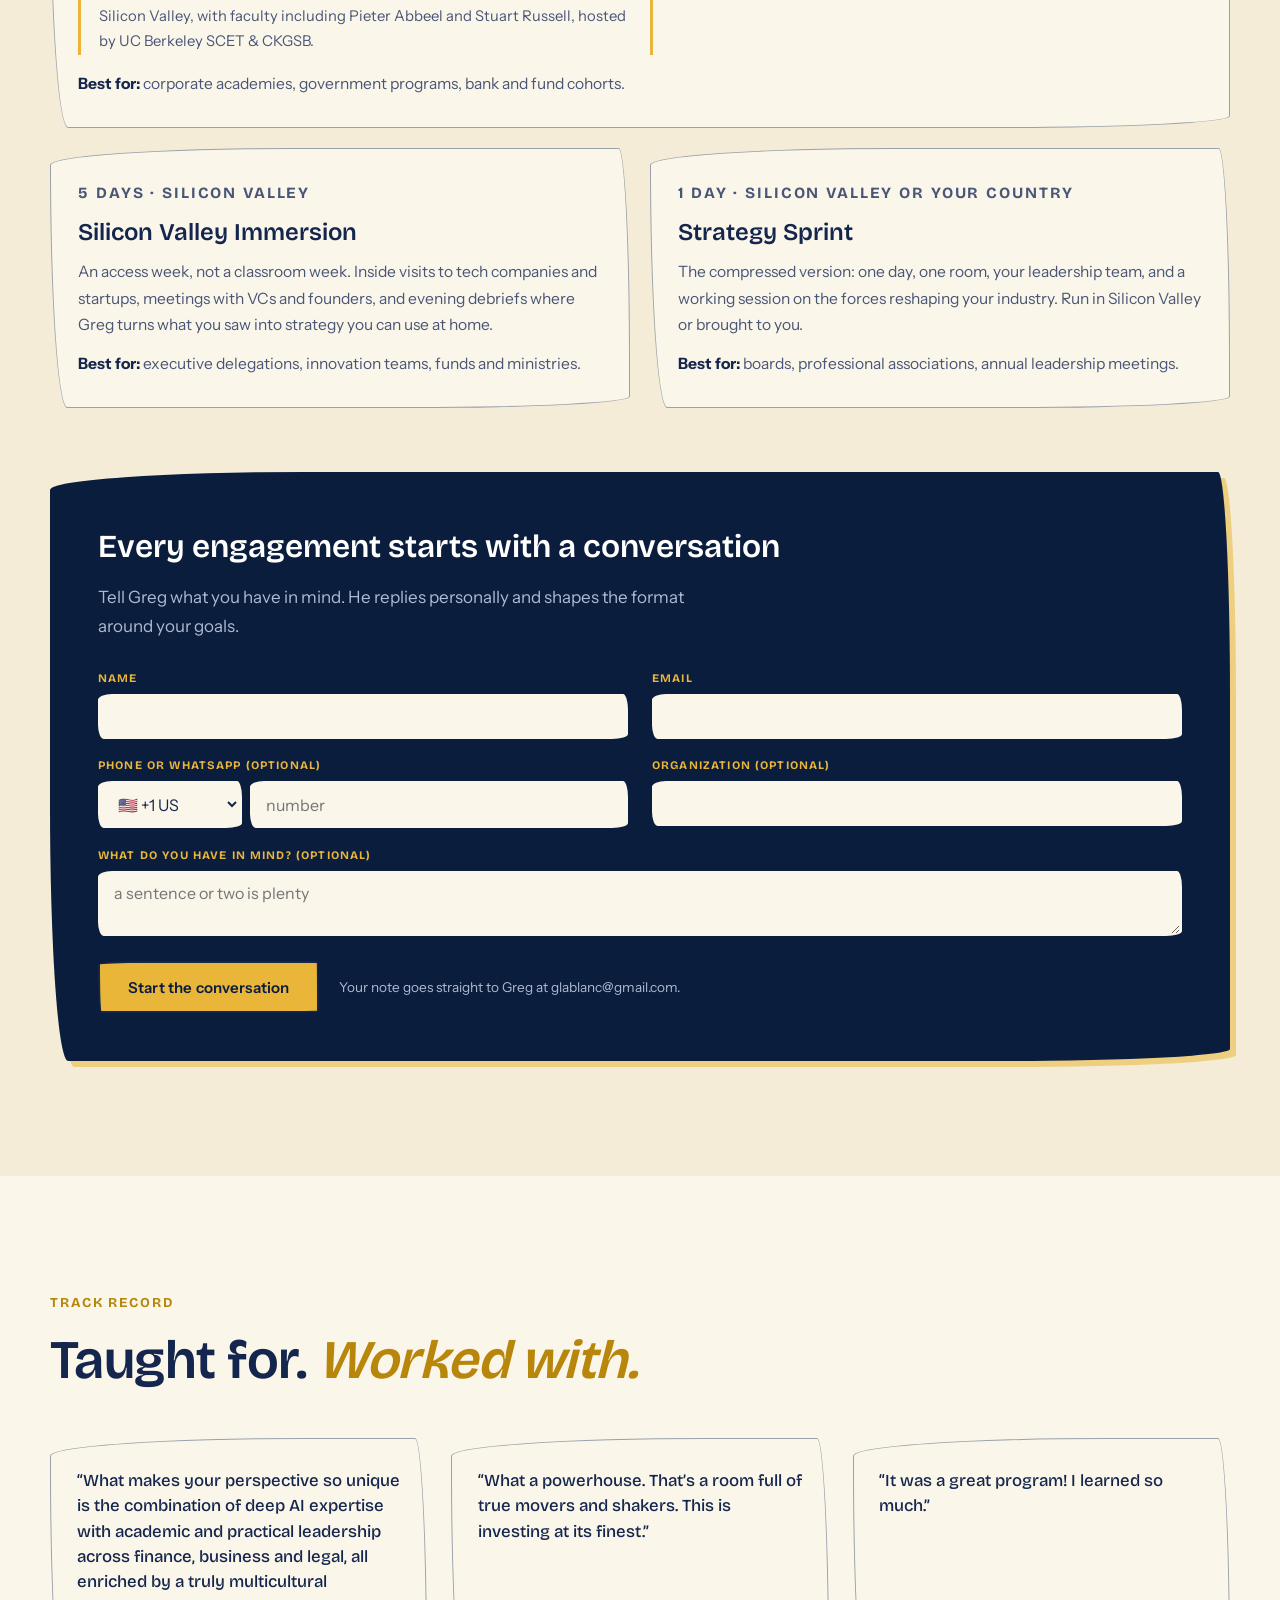
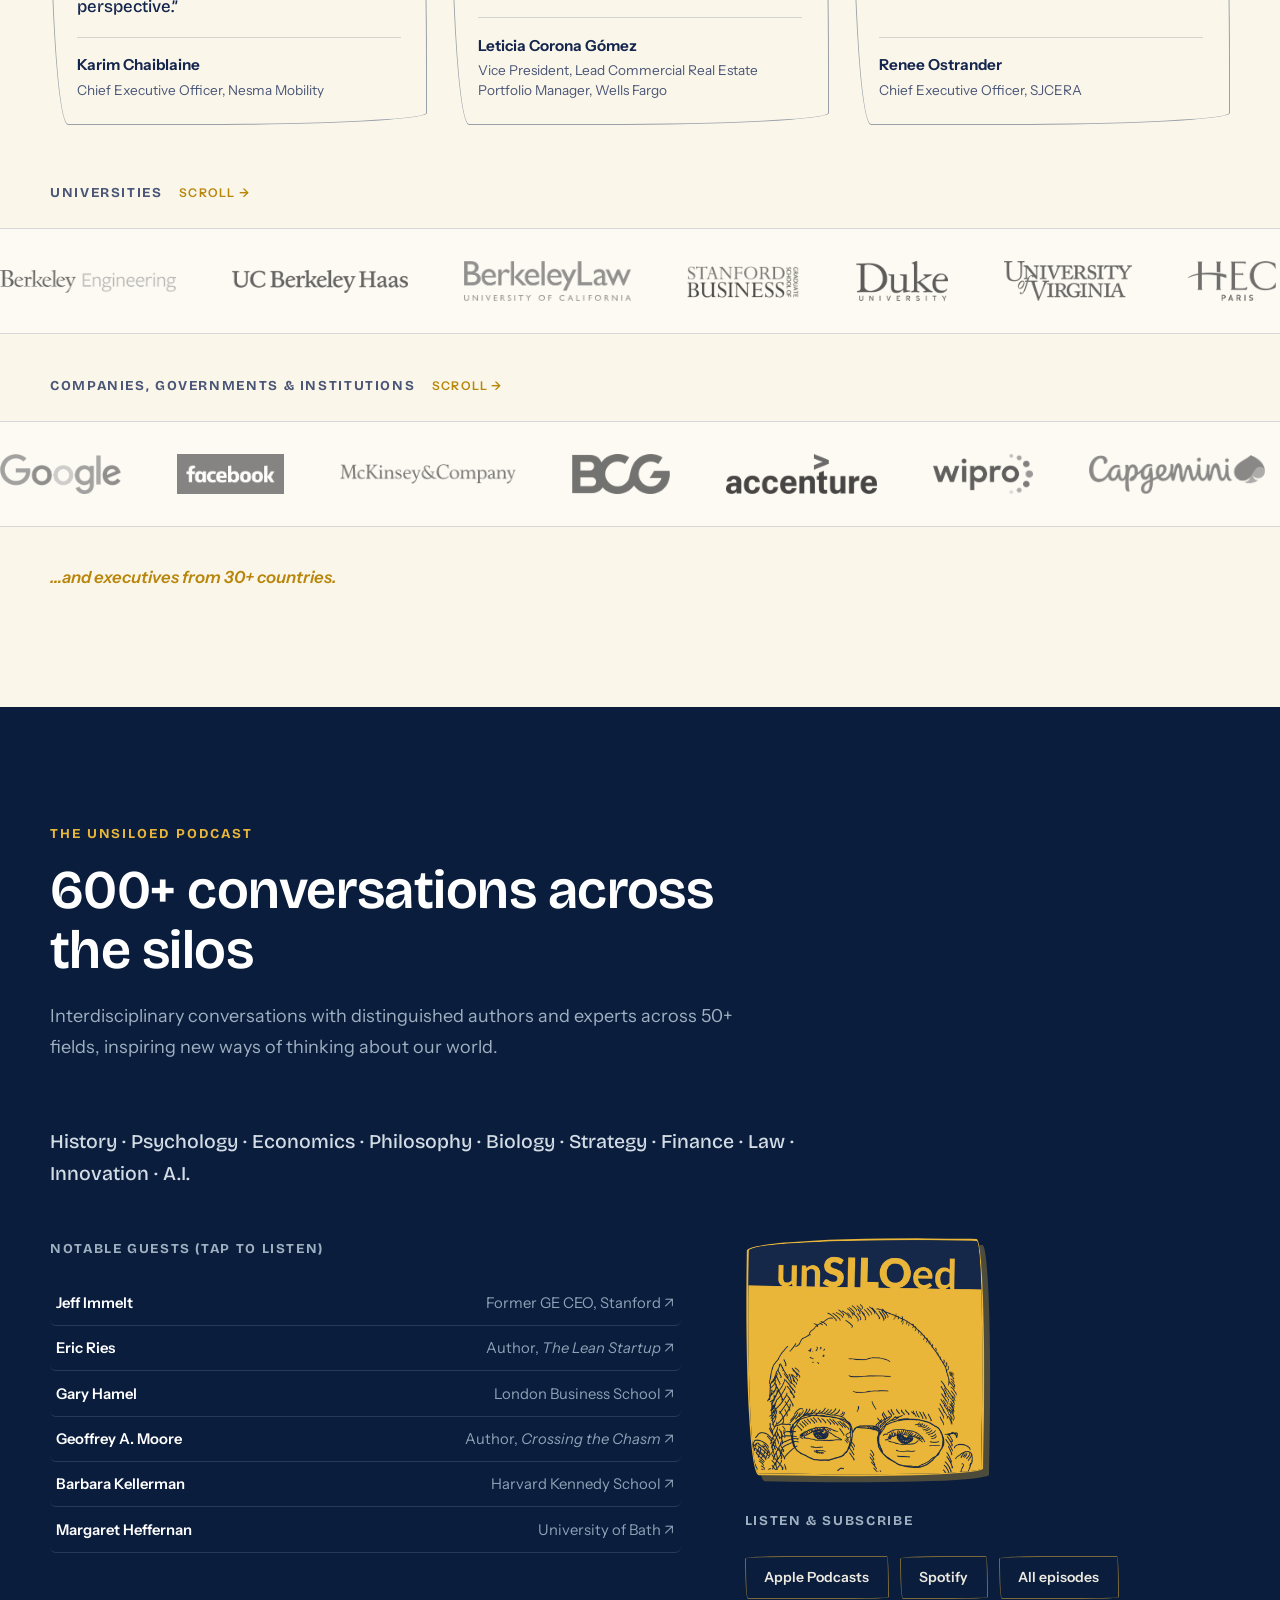
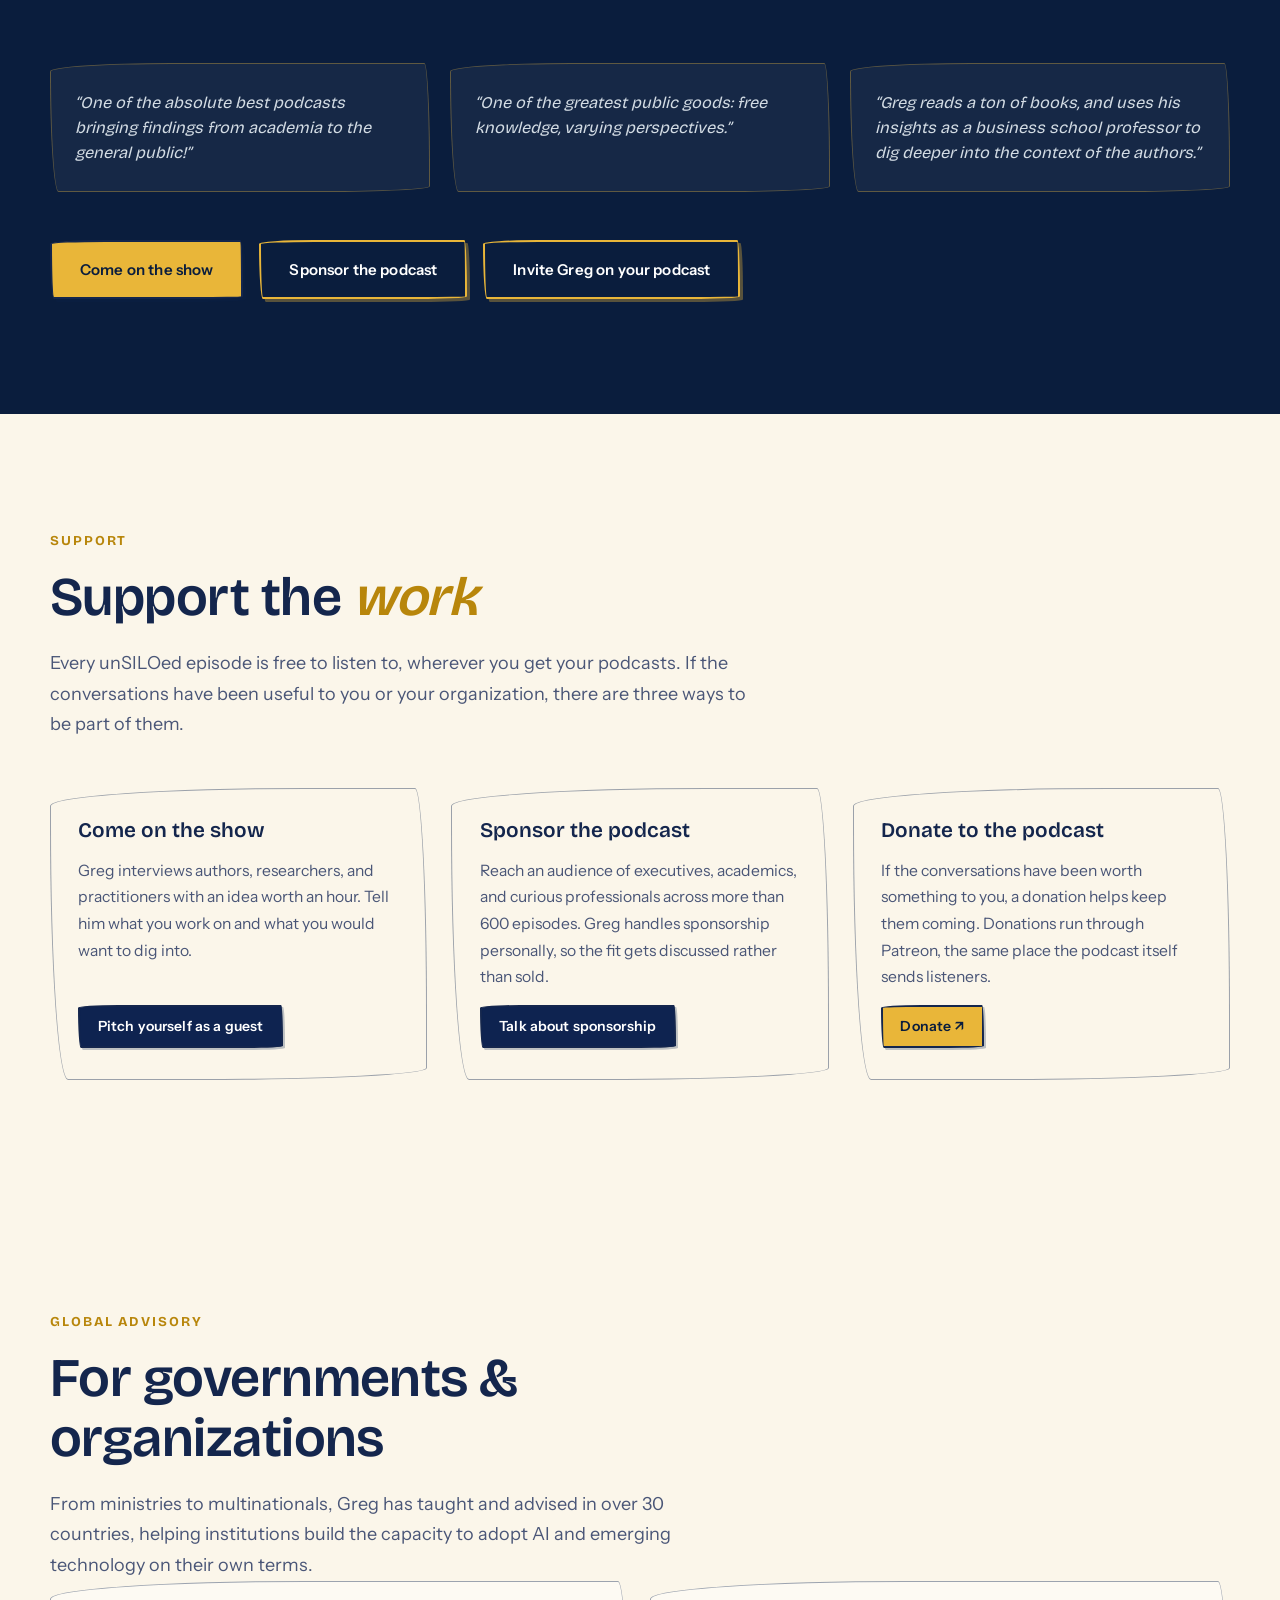
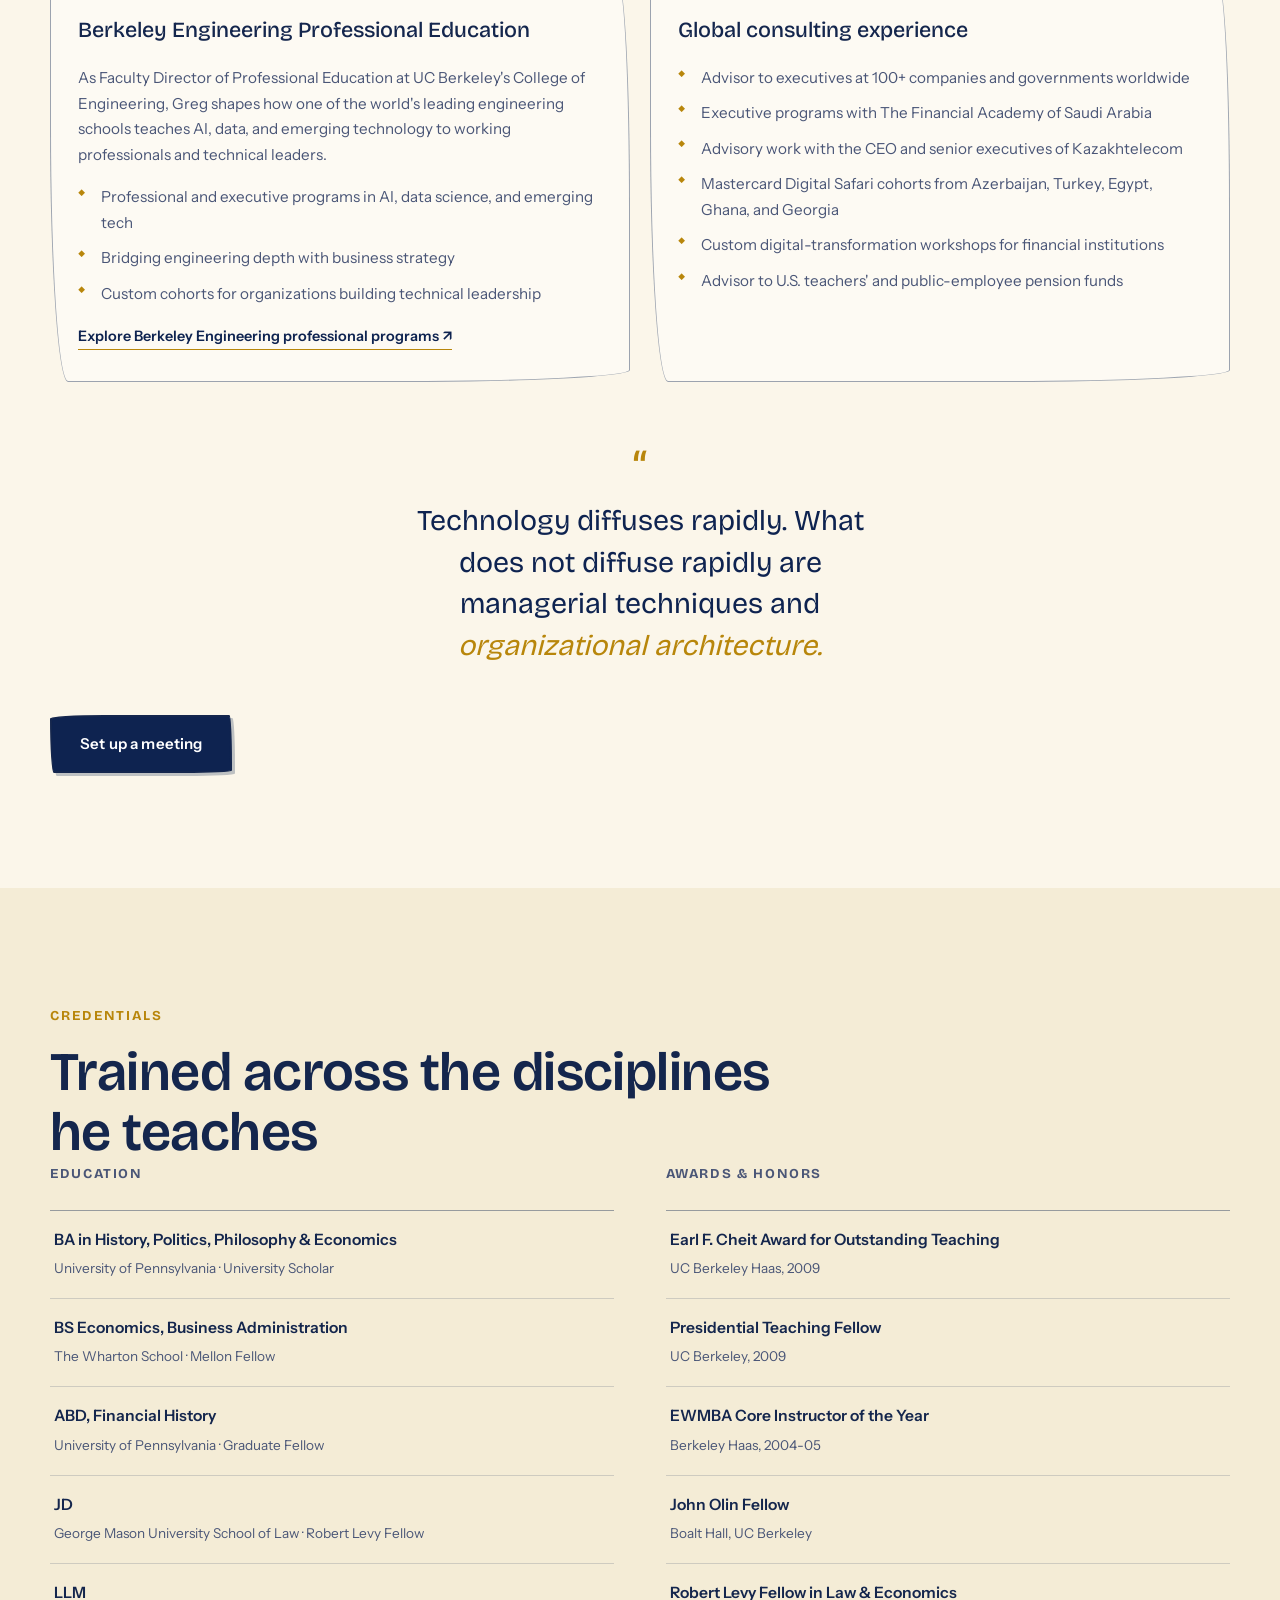
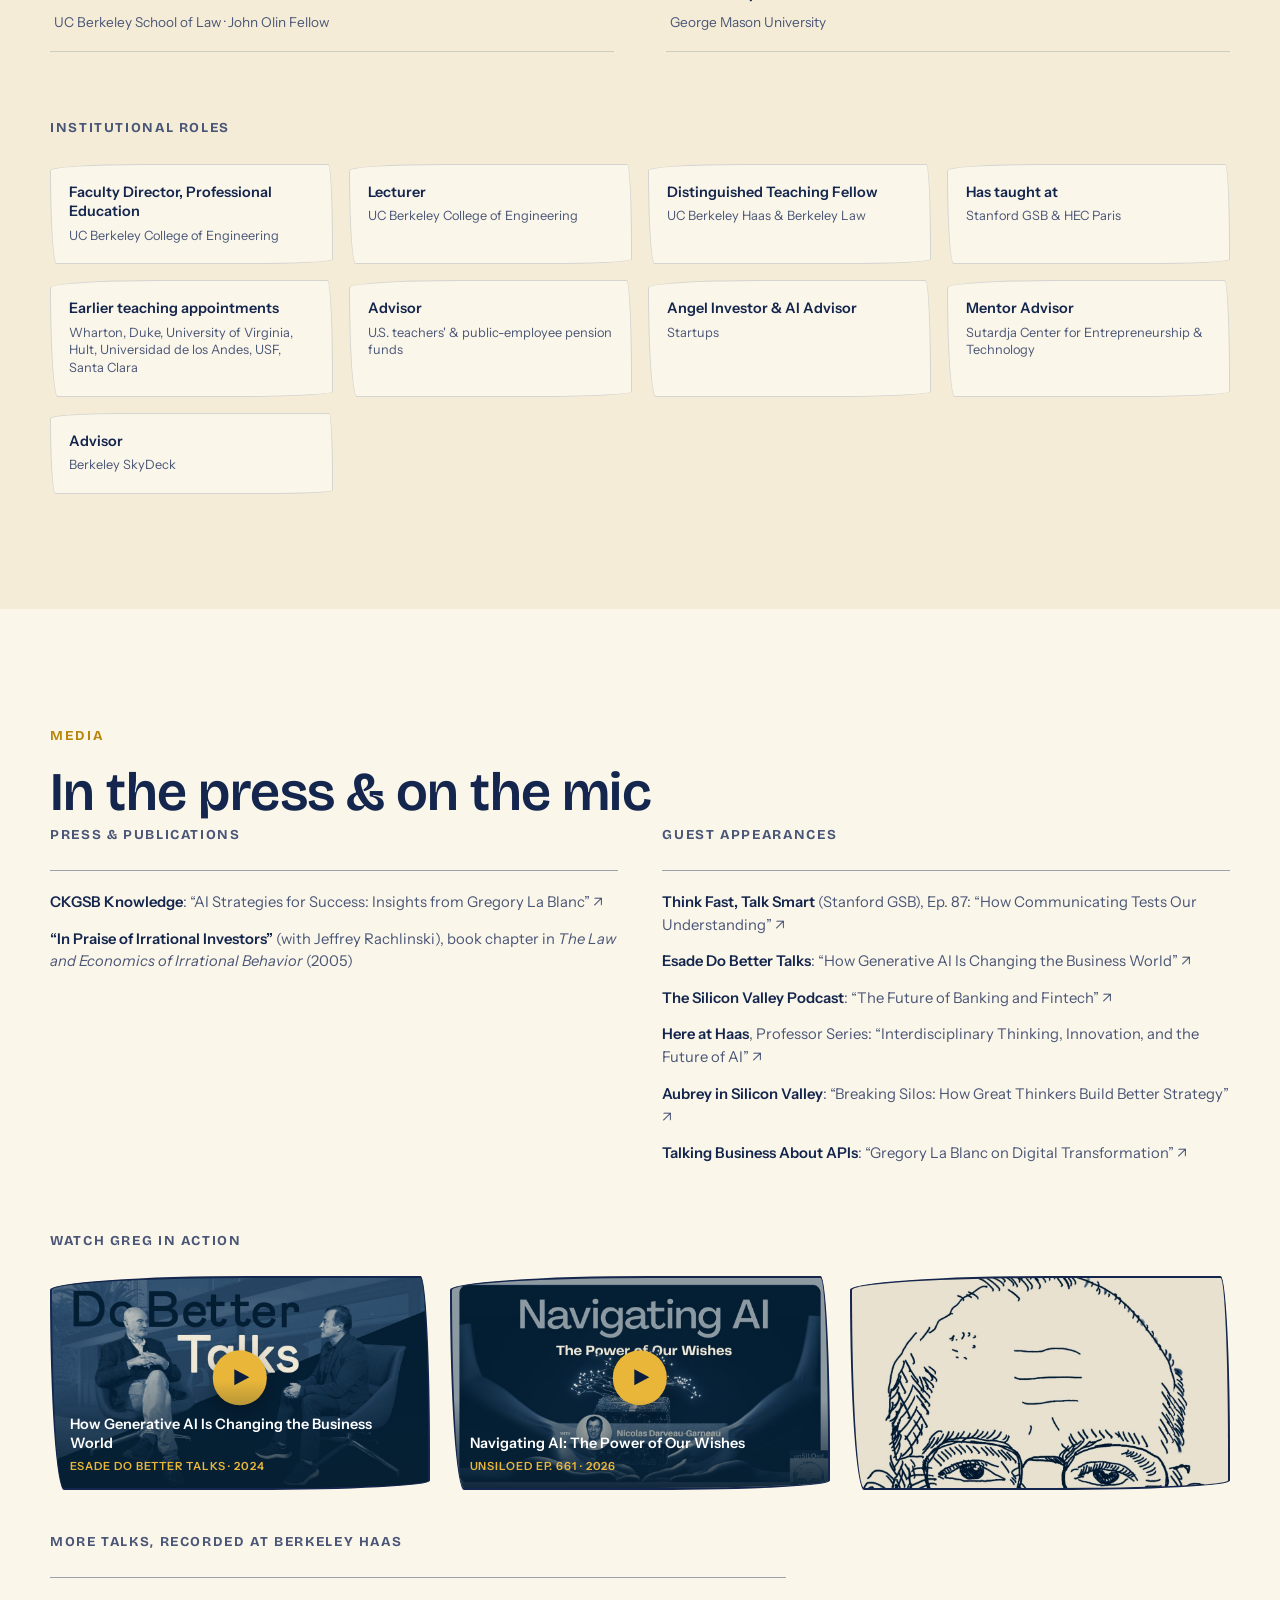
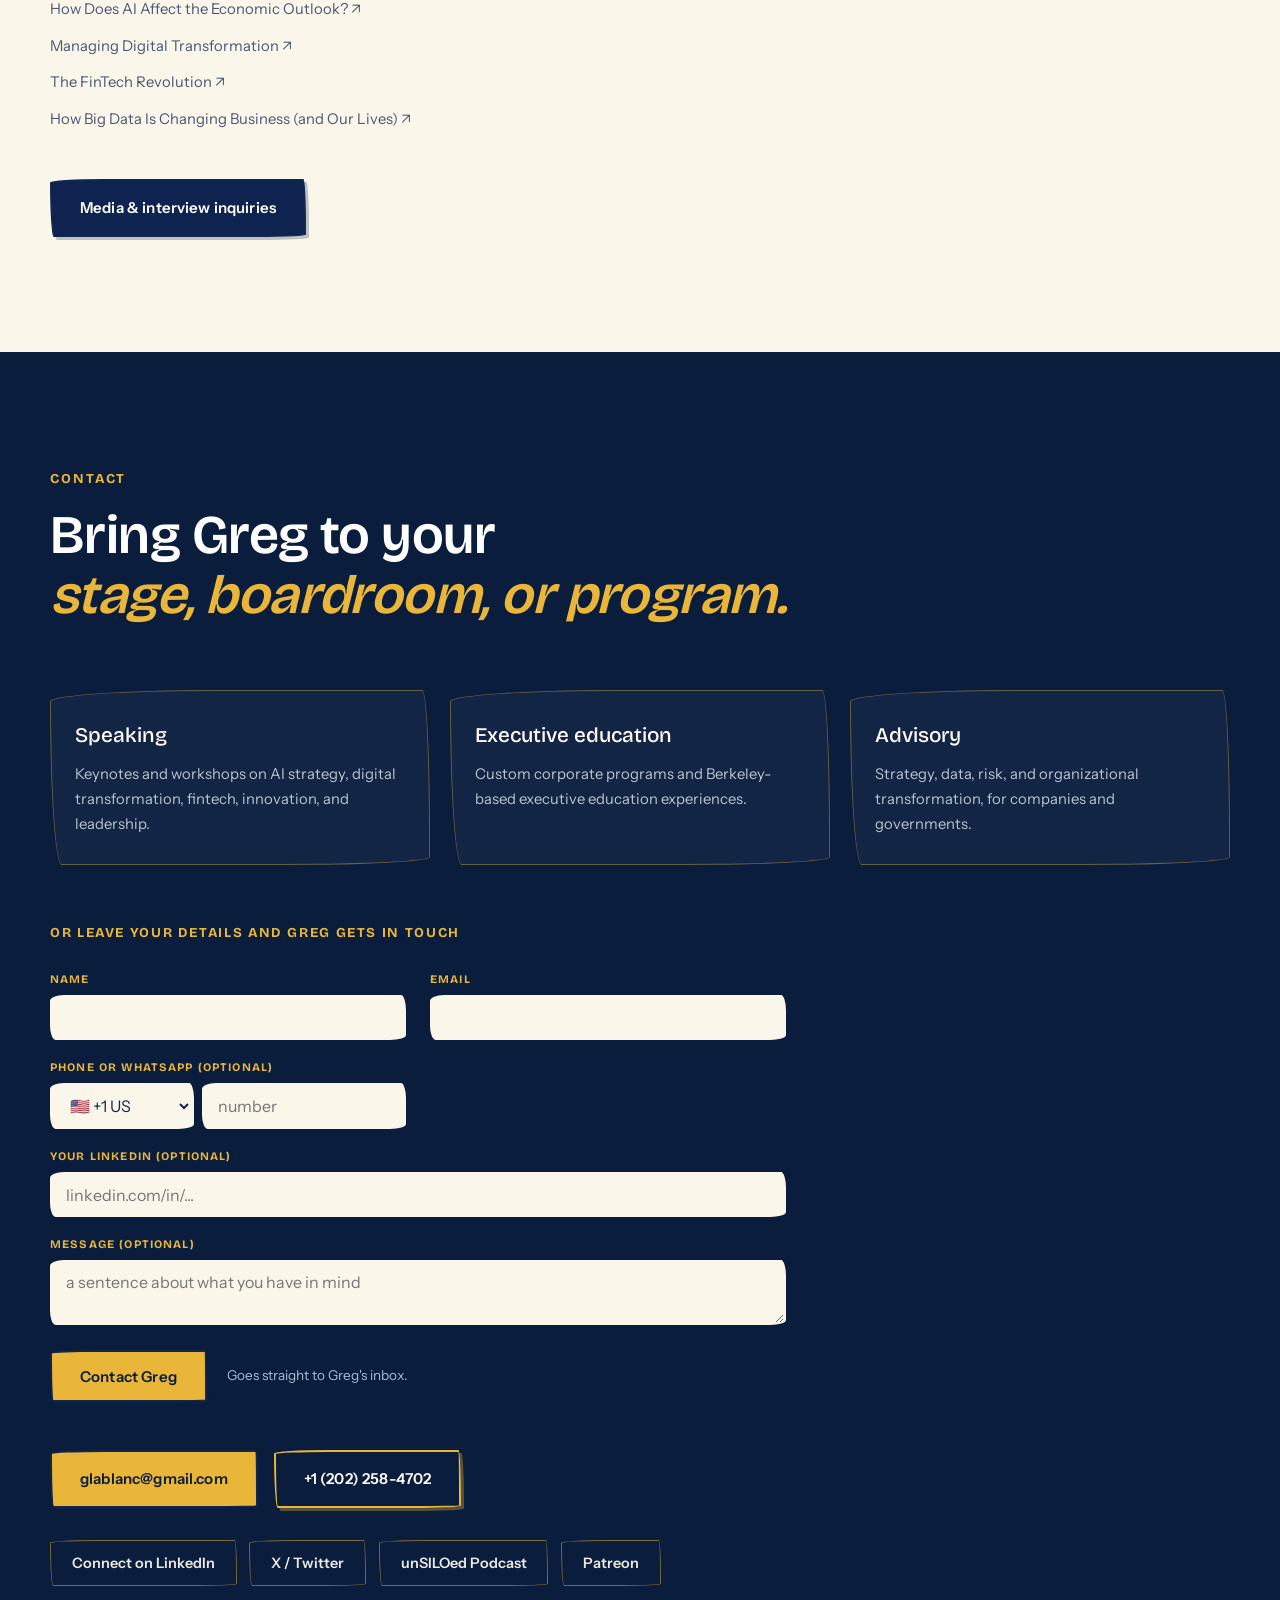
==== commit c2a6ca18: "Name the donation card Donate, matching the podcast's own wording" ====
--- a/index.html
+++ b/index.html
@@ -788,9 +788,9 @@
                         <a href="#contact" class="btn btn-dark btn-small">Talk about sponsorship</a>
                     </article>
                     <article class="support-card" data-reveal>
-                        <h3>Back the show</h3>
-                        <p>Listeners who want the conversations to keep coming can support unSILOed directly on Patreon, at whatever level suits them.</p>
-                        <a href="https://www.patreon.com/unsiloed" target="_blank" rel="noopener" class="btn btn-dark btn-small">Support on Patreon &nearr;</a>
+                        <h3>Donate to the podcast</h3>
+                        <p>If the conversations have been worth something to you, a donation helps keep them coming. Donations run through Patreon, the same place the podcast itself sends listeners.</p>
+                        <a href="https://www.patreon.com/unsiloed" target="_blank" rel="noopener" class="btn btn-gold btn-small">Donate &nearr;</a>
                     </article>
                 </div>
             </div>
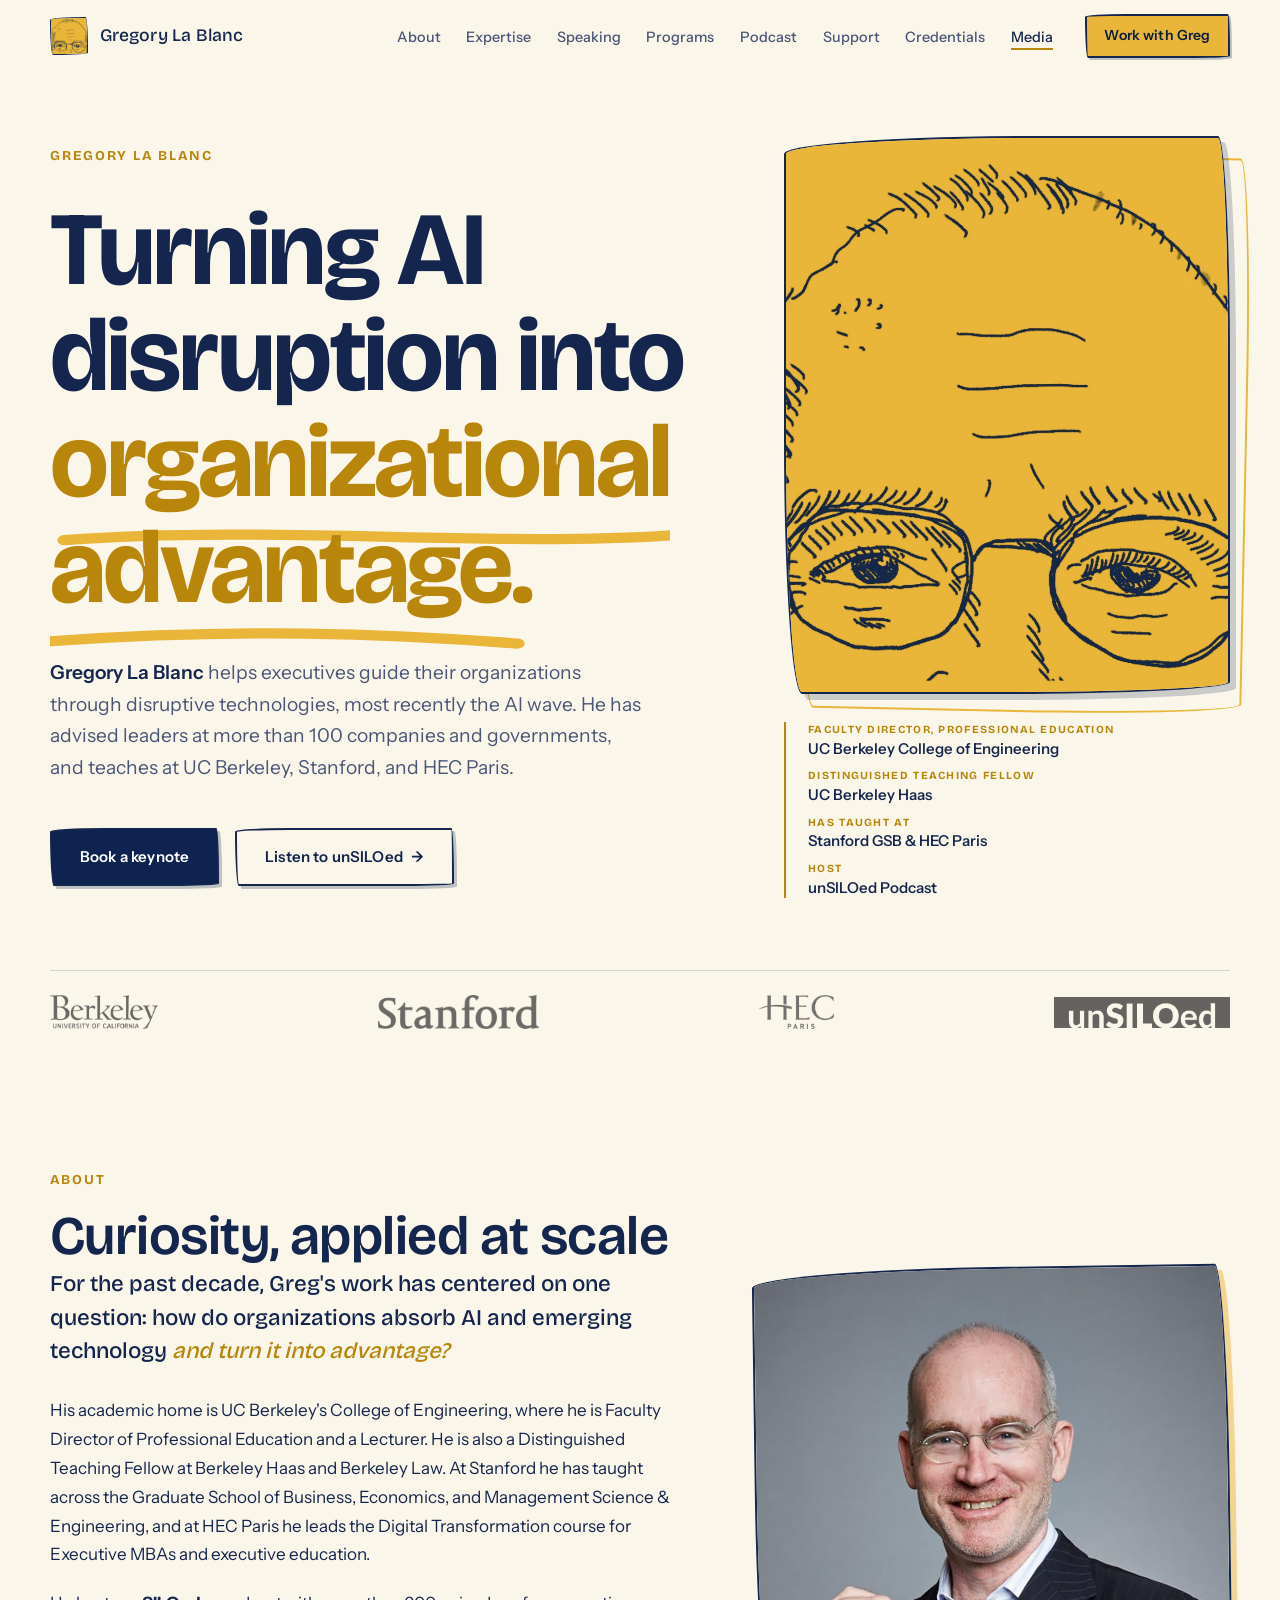
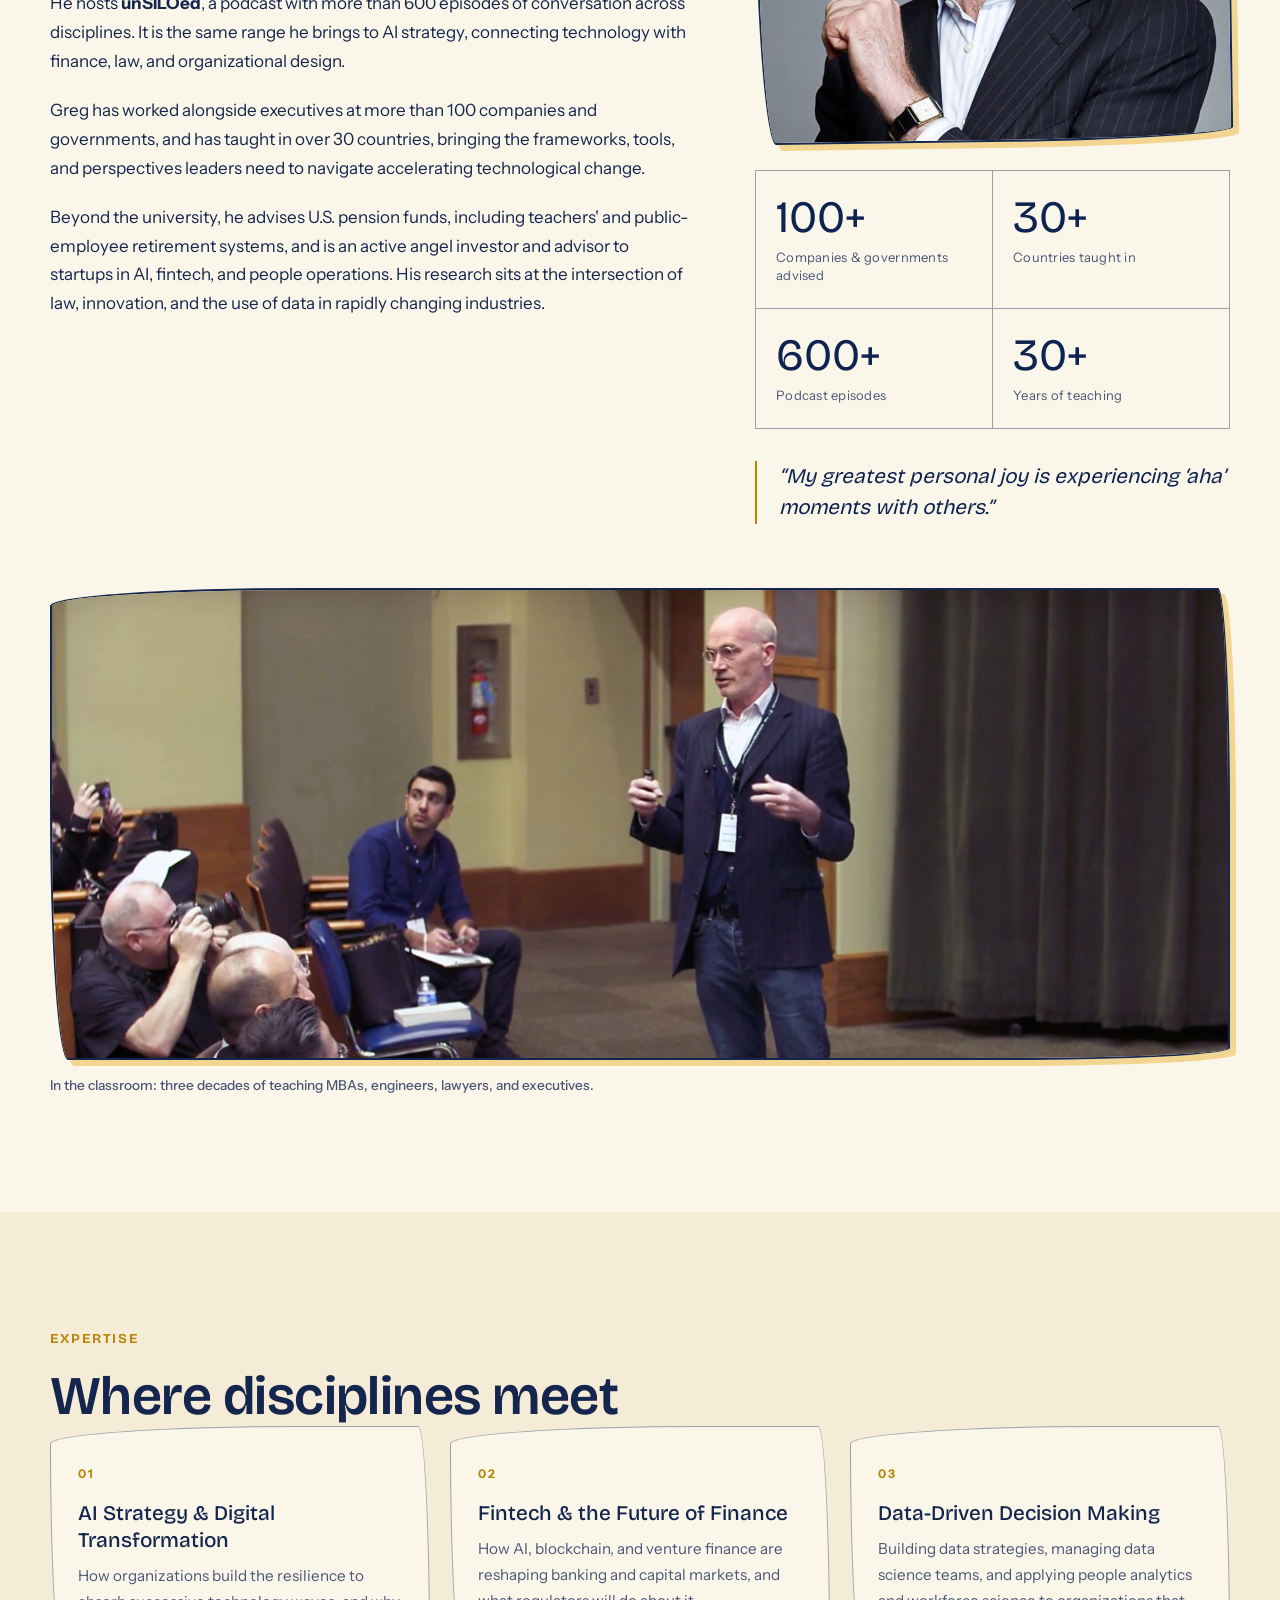
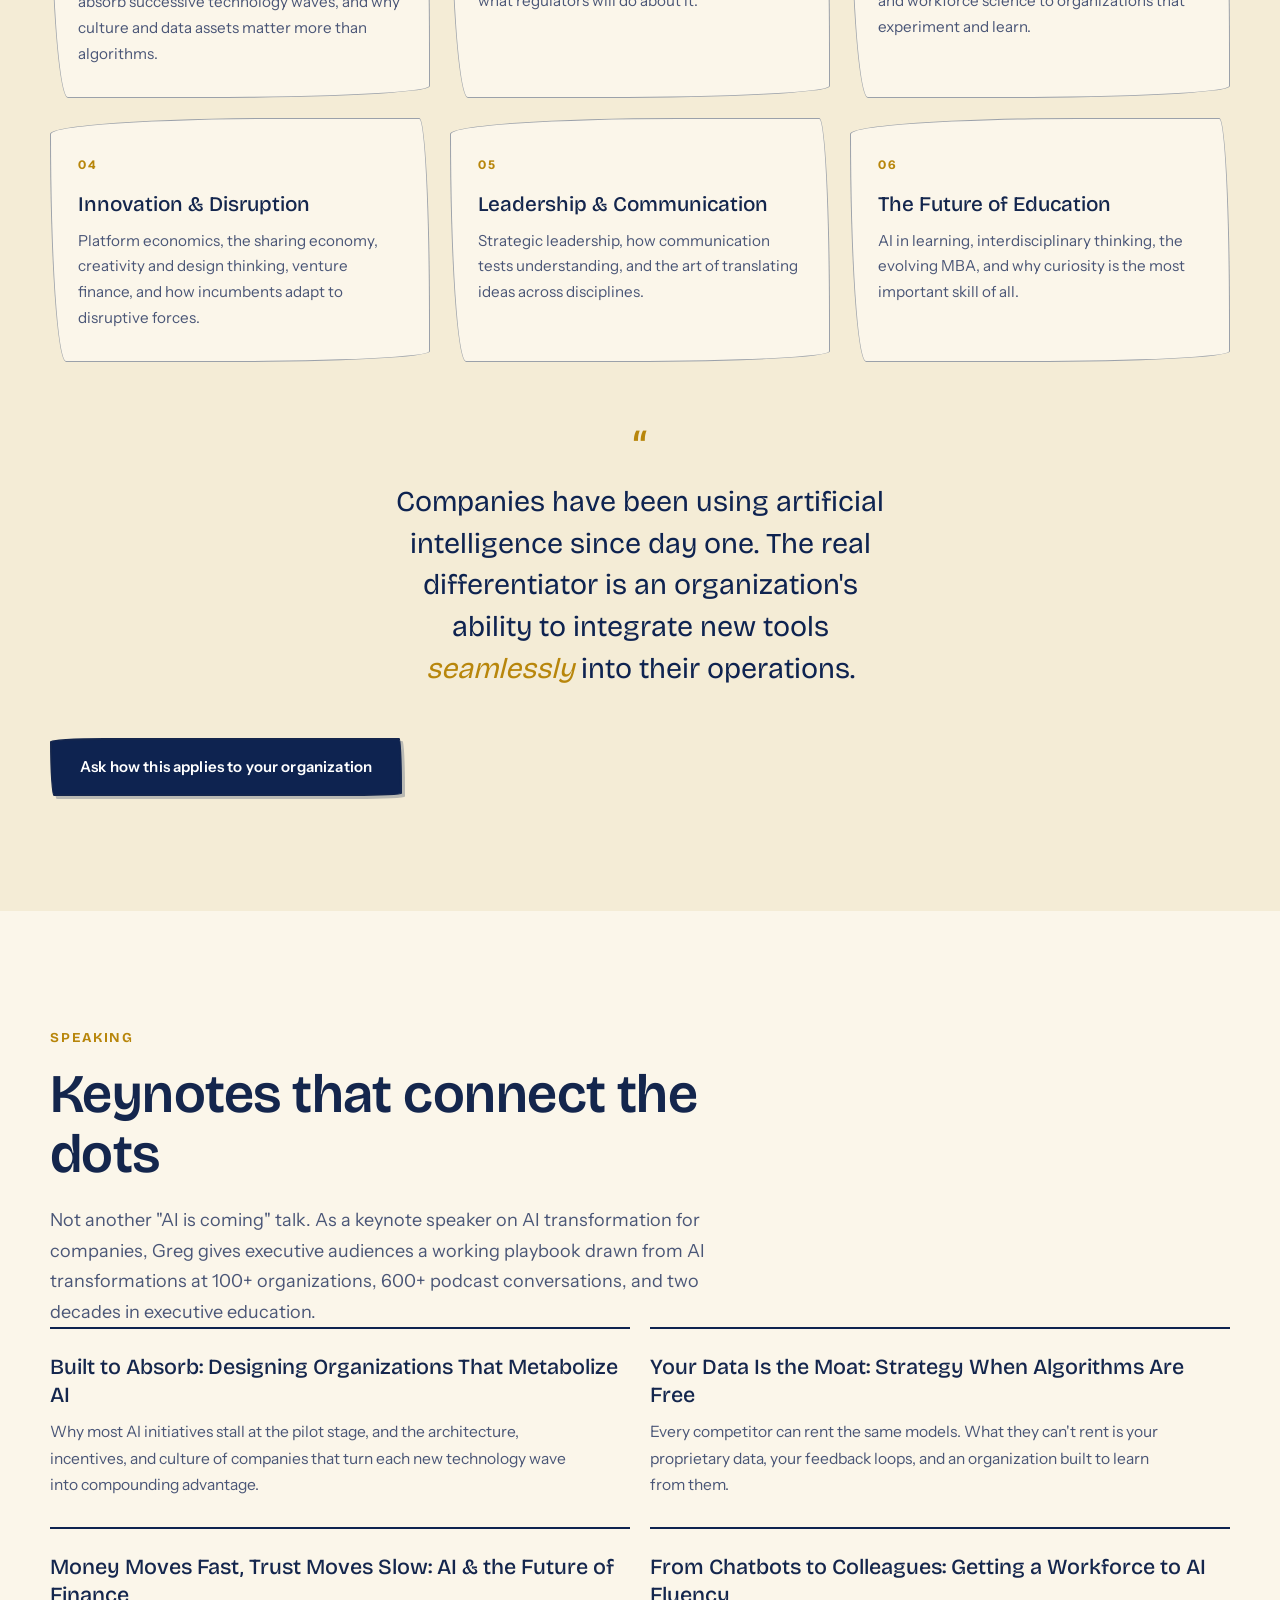
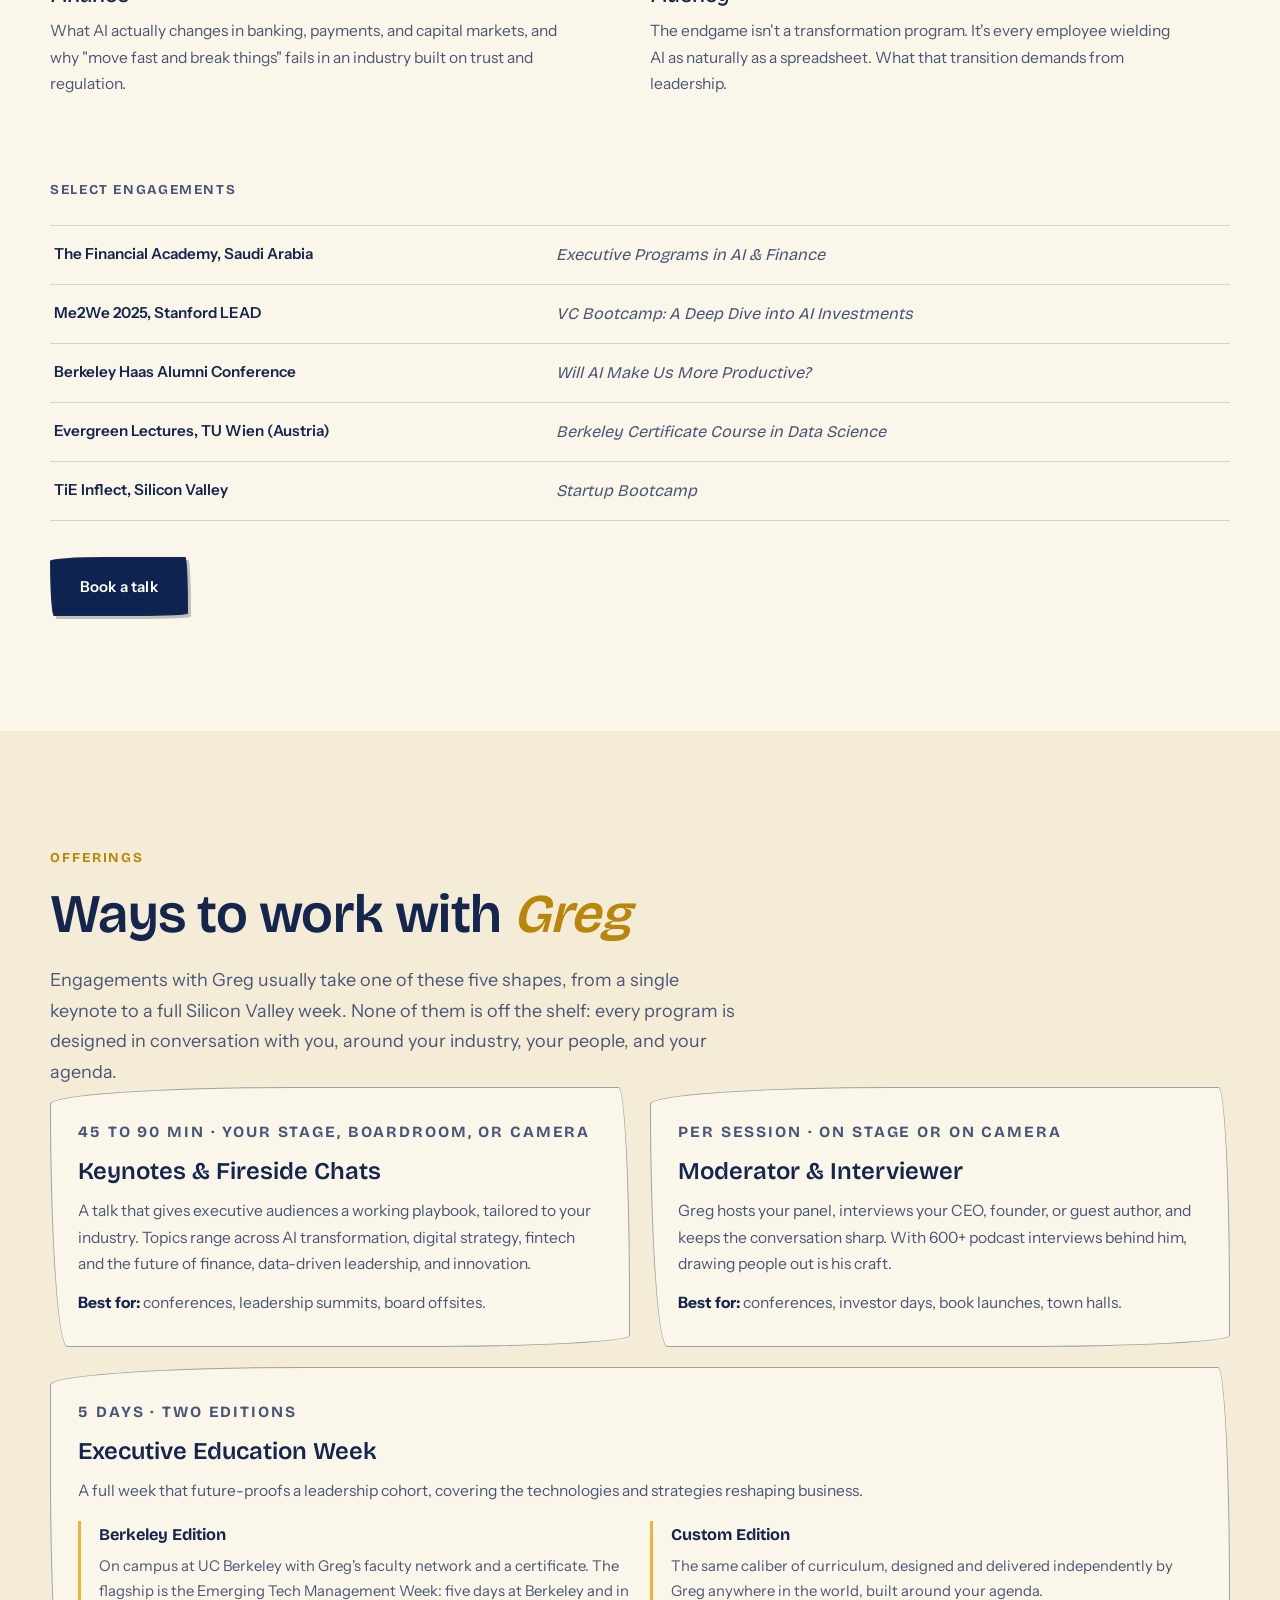
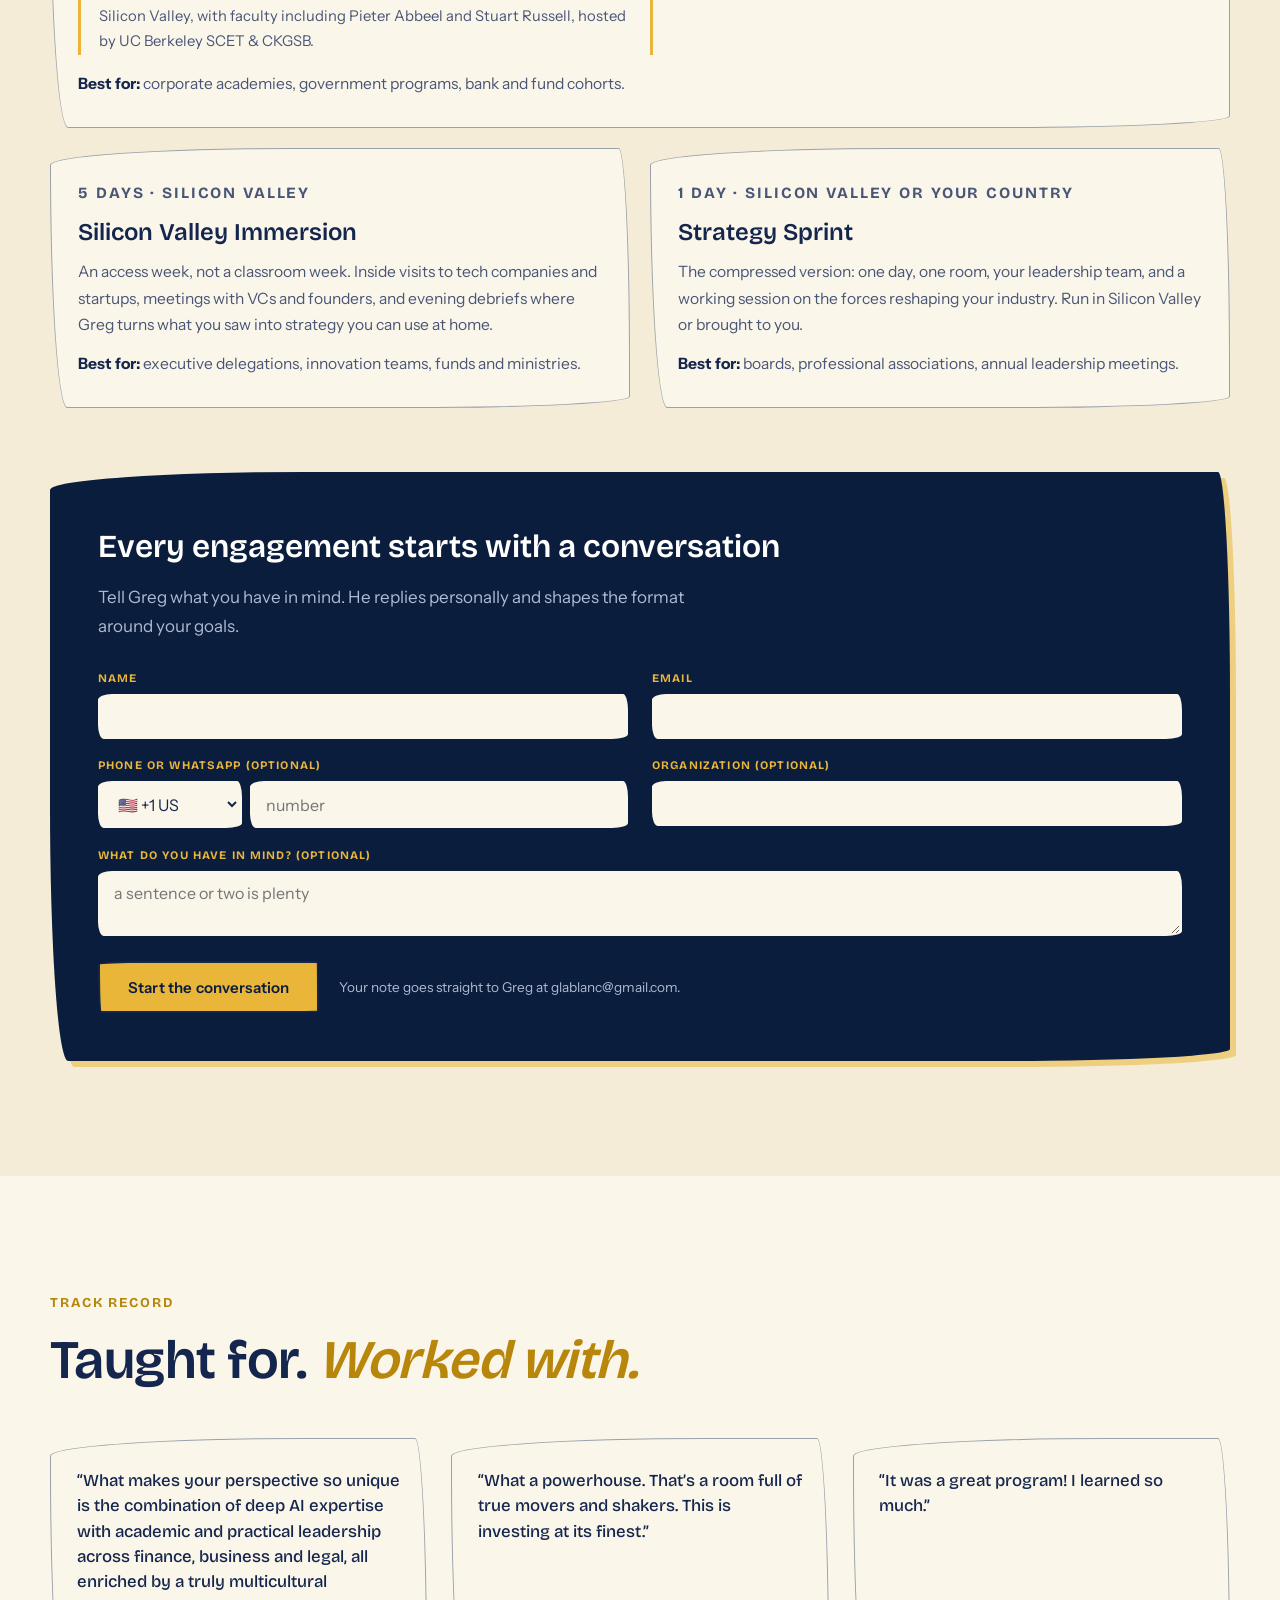
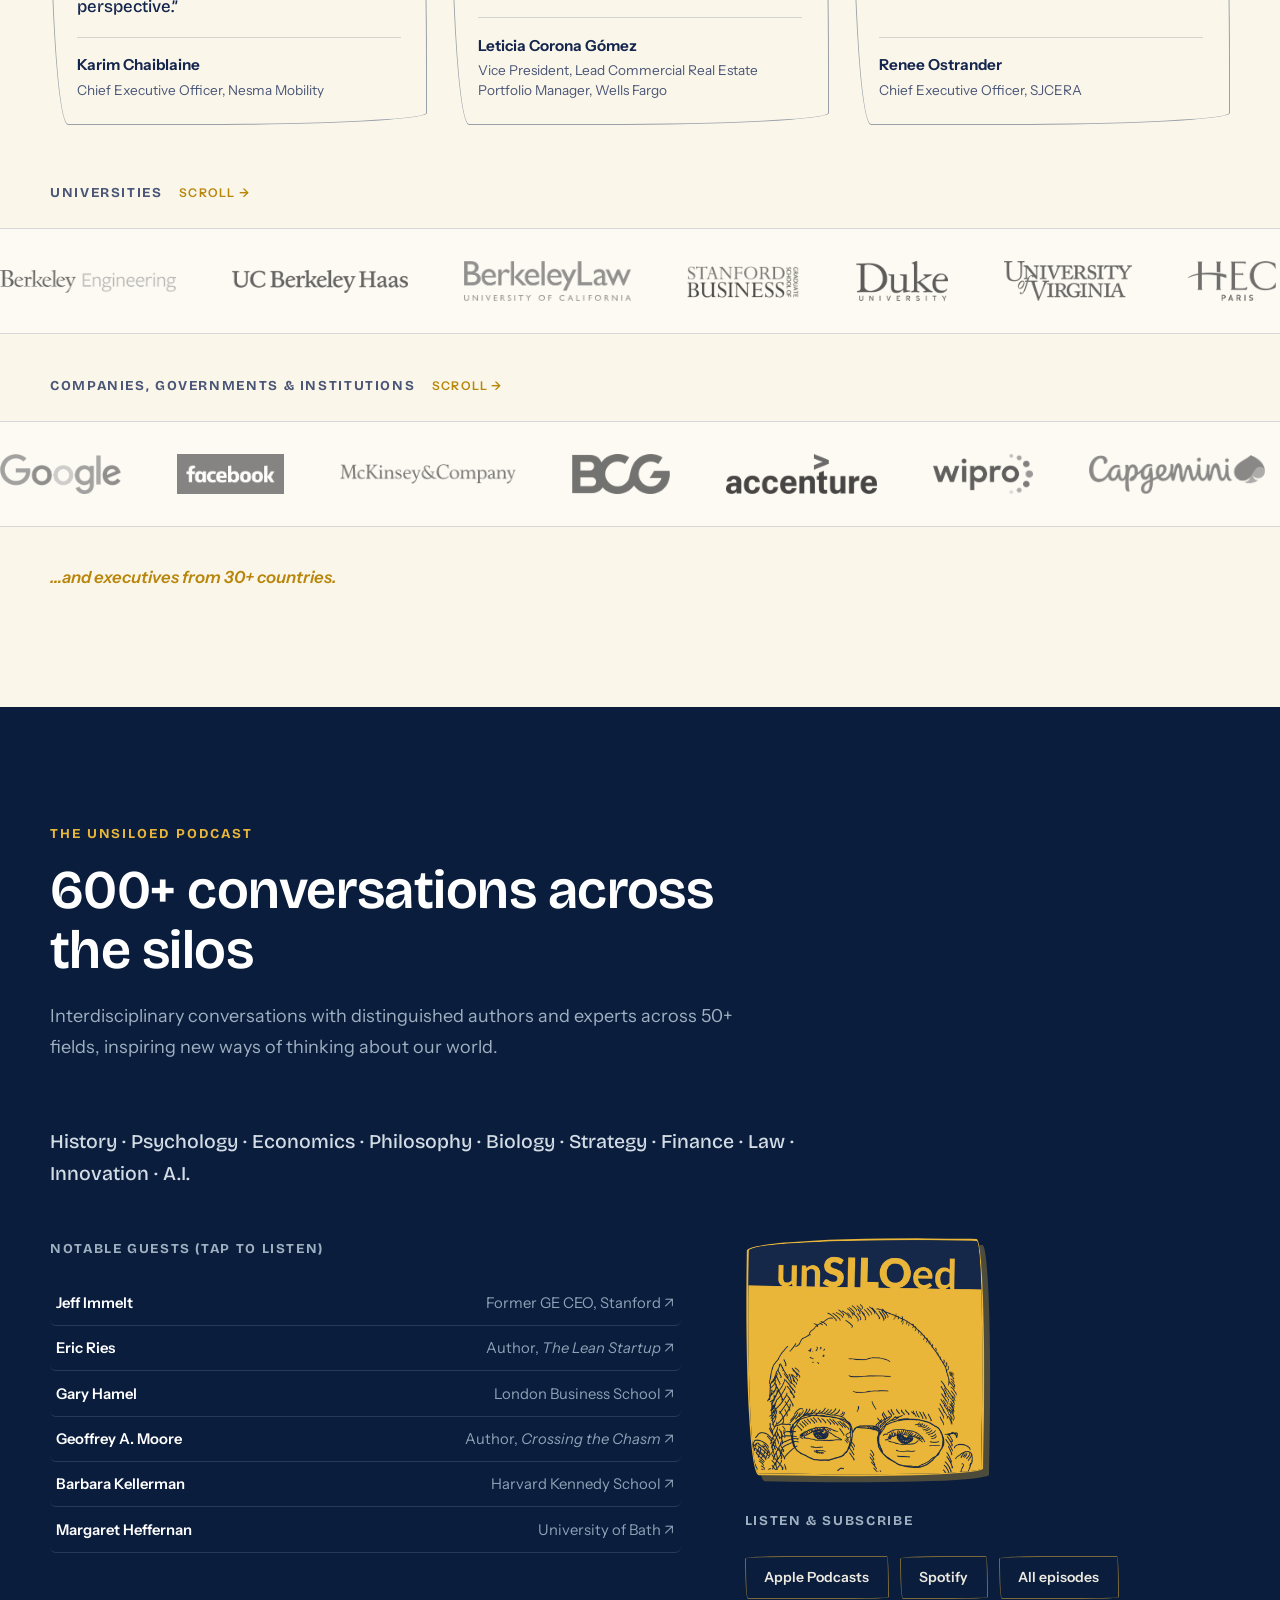
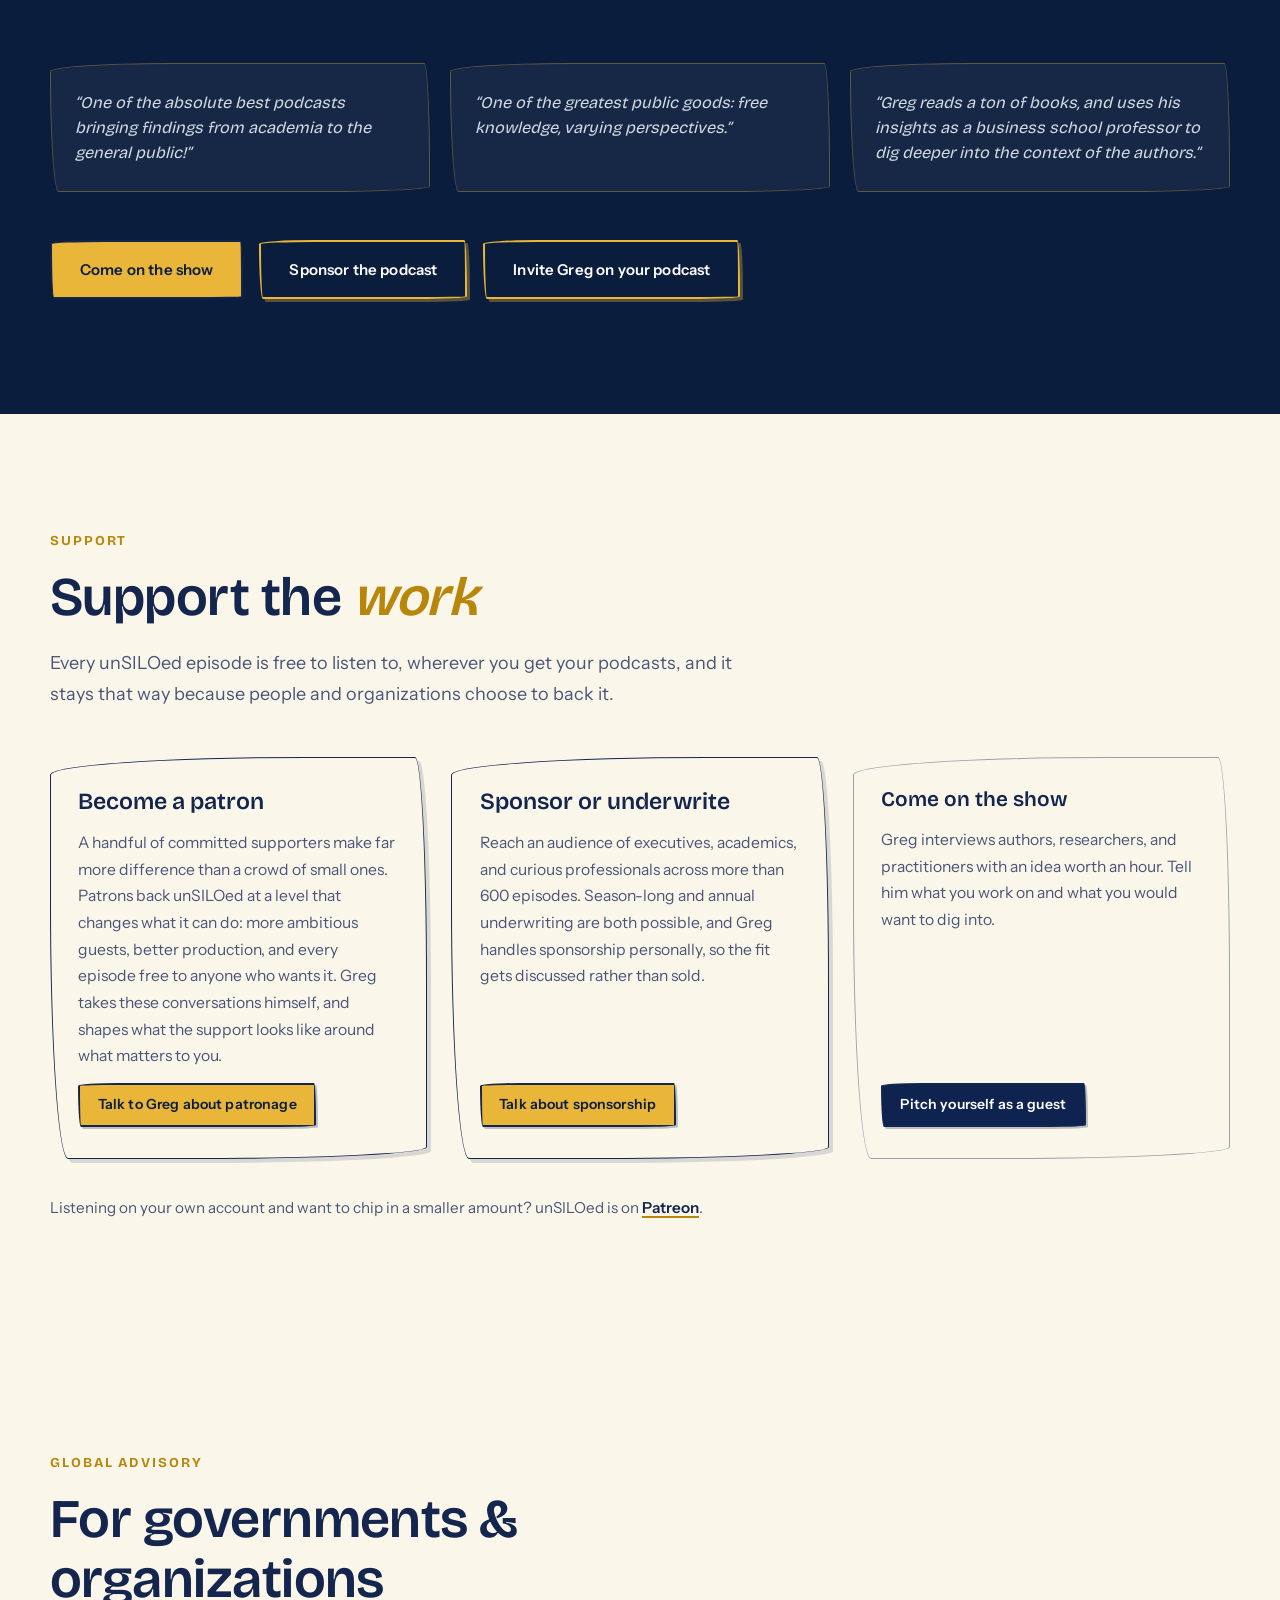
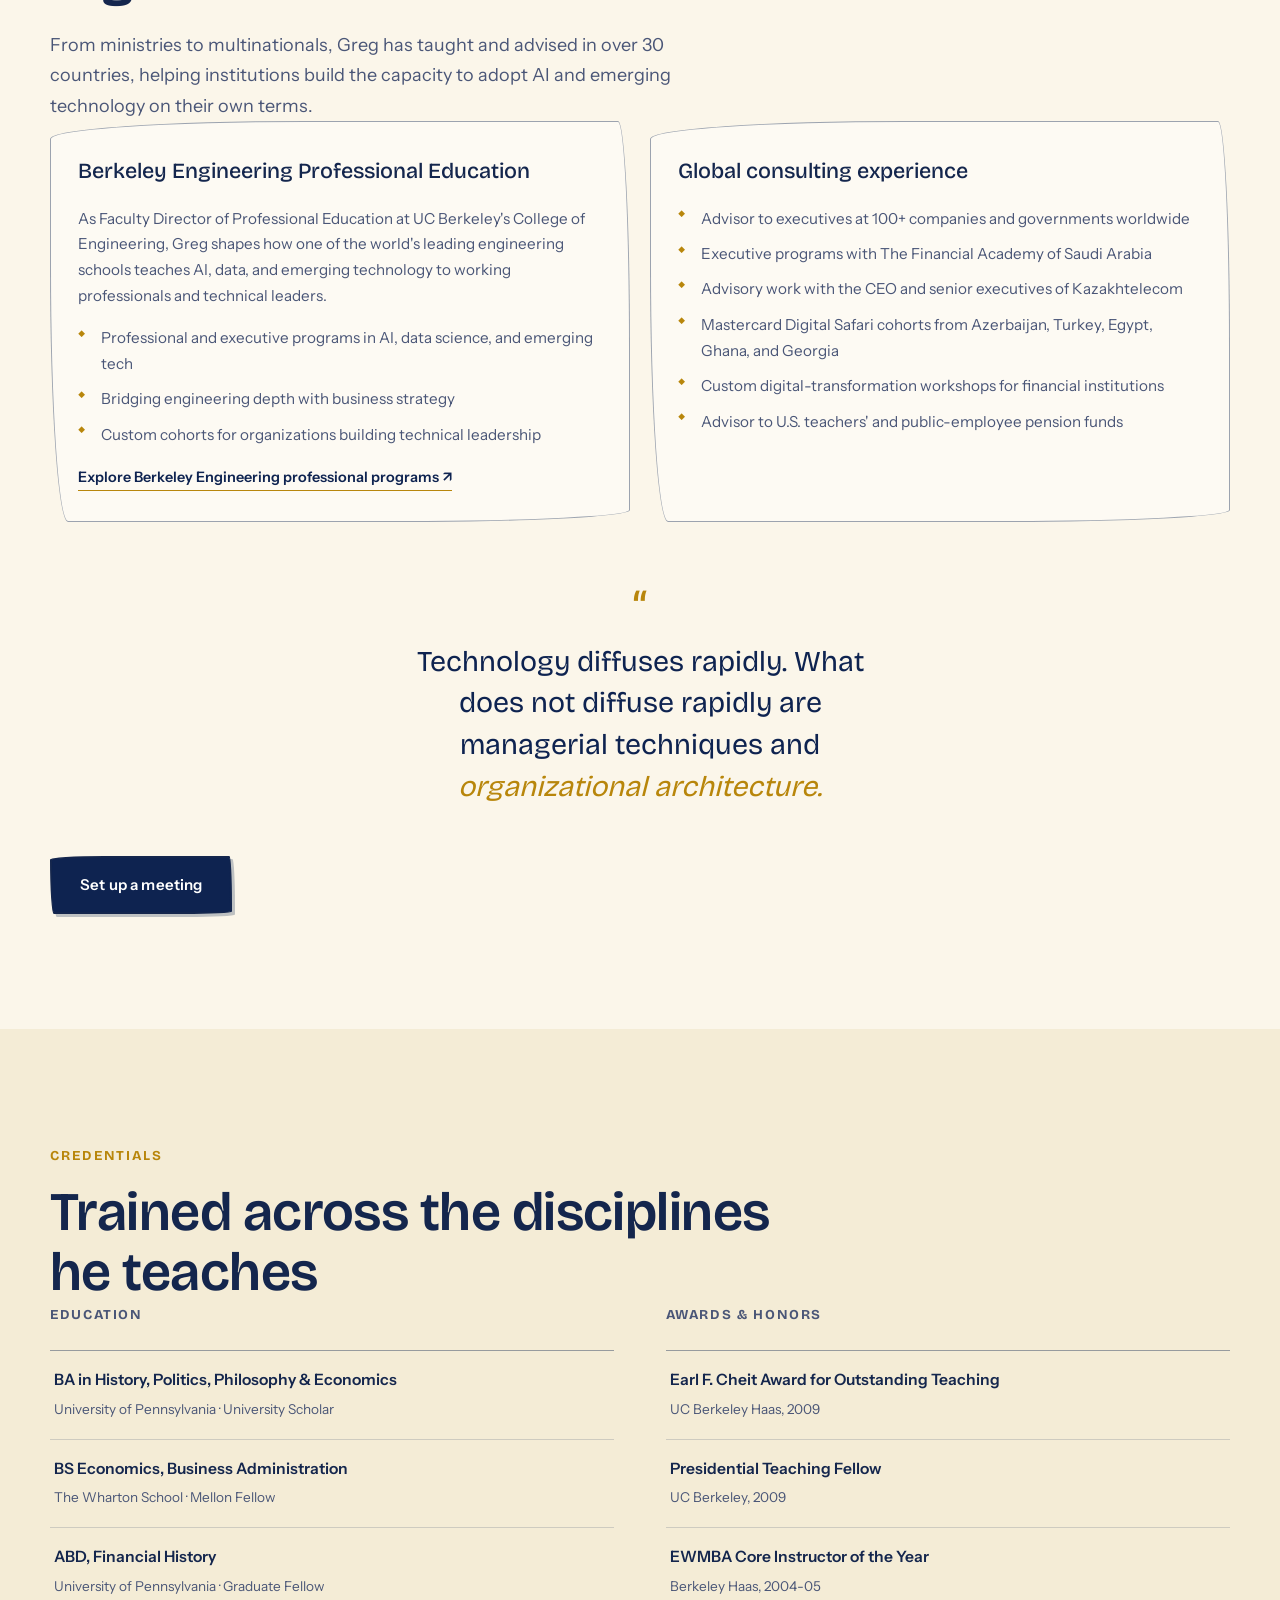
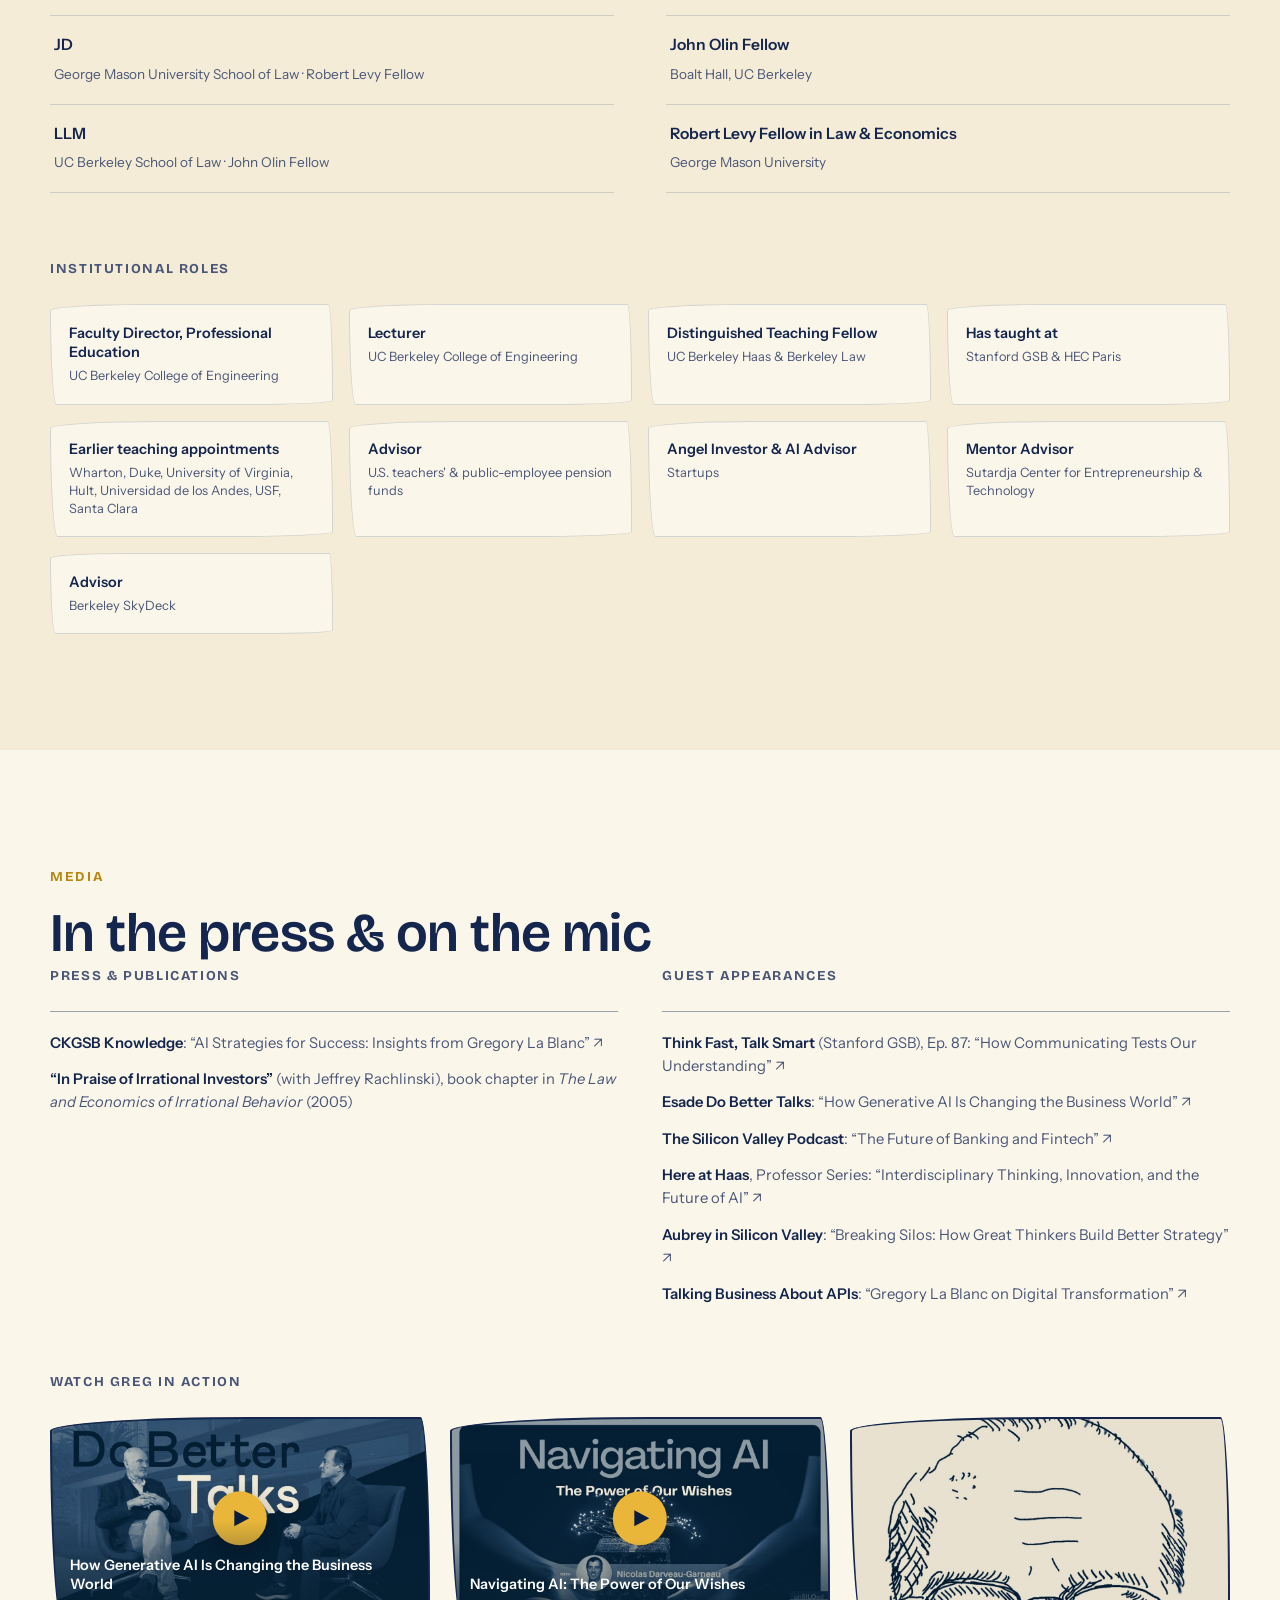
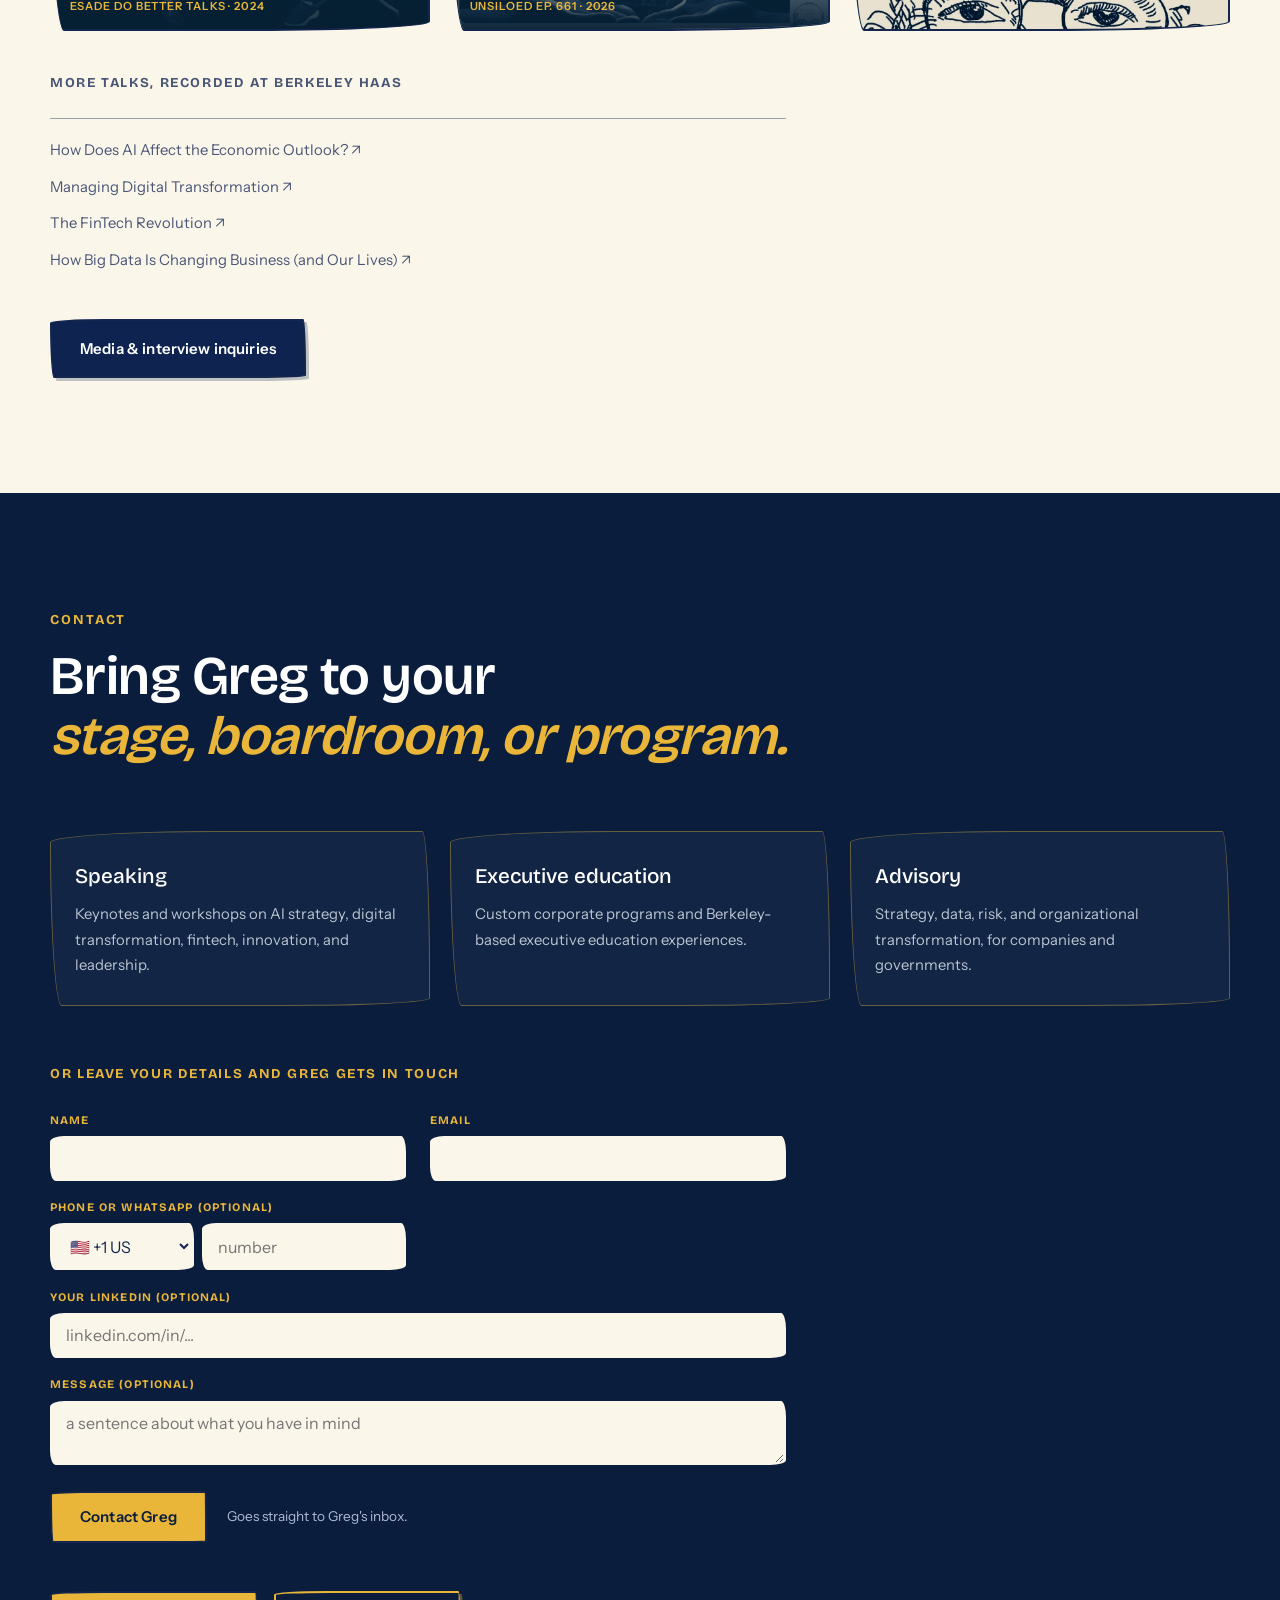
==== commit 15edd4bc: "Reframe support around patrons and underwriting, demote Patreon" ====
--- a/index.html
+++ b/index.html
@@ -774,25 +774,26 @@
                 <header class="section-head" data-reveal>
                     <p class="eyebrow">Support</p>
                     <h2 class="section-title">Support the <em>work</em></h2>
-                    <p class="section-intro">Every unSILOed episode is free to listen to, wherever you get your podcasts. If the conversations have been useful to you or your organization, there are three ways to be part of them.</p>
+                    <p class="section-intro">Every unSILOed episode is free to listen to, wherever you get your podcasts, and it stays that way because people and organizations choose to back it.</p>
                 </header>
                 <div class="support-grid">
+                    <article class="support-card support-card-lead" data-reveal>
+                        <h3>Become a patron</h3>
+                        <p>A handful of committed supporters make far more difference than a crowd of small ones. Patrons back unSILOed at a level that changes what it can do: more ambitious guests, better production, and every episode free to anyone who wants it. Greg takes these conversations himself, and shapes what the support looks like around what matters to you.</p>
+                        <a href="#contact" class="btn btn-gold btn-small">Talk to Greg about patronage</a>
+                    </article>
+                    <article class="support-card support-card-lead" data-reveal>
+                        <h3>Sponsor or underwrite</h3>
+                        <p>Reach an audience of executives, academics, and curious professionals across more than 600 episodes. Season-long and annual underwriting are both possible, and Greg handles sponsorship personally, so the fit gets discussed rather than sold.</p>
+                        <a href="#contact" class="btn btn-gold btn-small">Talk about sponsorship</a>
+                    </article>
                     <article class="support-card" id="podcast-guest" data-reveal>
                         <h3>Come on the show</h3>
                         <p>Greg interviews authors, researchers, and practitioners with an idea worth an hour. Tell him what you work on and what you would want to dig into.</p>
                         <a href="#contact" class="btn btn-dark btn-small">Pitch yourself as a guest</a>
                     </article>
-                    <article class="support-card" data-reveal>
-                        <h3>Sponsor the podcast</h3>
-                        <p>Reach an audience of executives, academics, and curious professionals across more than 600 episodes. Greg handles sponsorship personally, so the fit gets discussed rather than sold.</p>
-                        <a href="#contact" class="btn btn-dark btn-small">Talk about sponsorship</a>
-                    </article>
-                    <article class="support-card" data-reveal>
-                        <h3>Donate to the podcast</h3>
-                        <p>If the conversations have been worth something to you, a donation helps keep them coming. Donations run through Patreon, the same place the podcast itself sends listeners.</p>
-                        <a href="https://www.patreon.com/unsiloed" target="_blank" rel="noopener" class="btn btn-gold btn-small">Donate &nearr;</a>
-                    </article>
-                </div>
+                </div>
+                <p class="support-minor" data-reveal>Listening on your own account and want to chip in a smaller amount? unSILOed is on <a href="https://www.patreon.com/unsiloed" target="_blank" rel="noopener">Patreon</a>.</p>
             </div>
         </section>
 
--- a/styles.css
+++ b/styles.css
@@ -1426,6 +1426,29 @@
     flex: 1;
 }
 
+/* the two routes that carry real money get the visual weight */
+.support-card-lead {
+    border-color: var(--ink);
+    box-shadow: 4px 4px 0 rgba(10, 33, 74, 0.14);
+}
+
+.support-card-lead h3 { font-size: 1.45rem; }
+
+.support-minor {
+    margin-top: clamp(1.5rem, 3vw, 2.25rem);
+    font-size: 0.95rem;
+    color: var(--ink-soft);
+}
+
+.support-minor a {
+    color: var(--ink);
+    font-weight: 600;
+    text-decoration: underline;
+    text-decoration-color: var(--gold);
+    text-underline-offset: 3px;
+    text-decoration-thickness: 2px;
+}
+
 .section-dark .btn-ghost {
     border-color: var(--gold-bright);
     color: #fff;
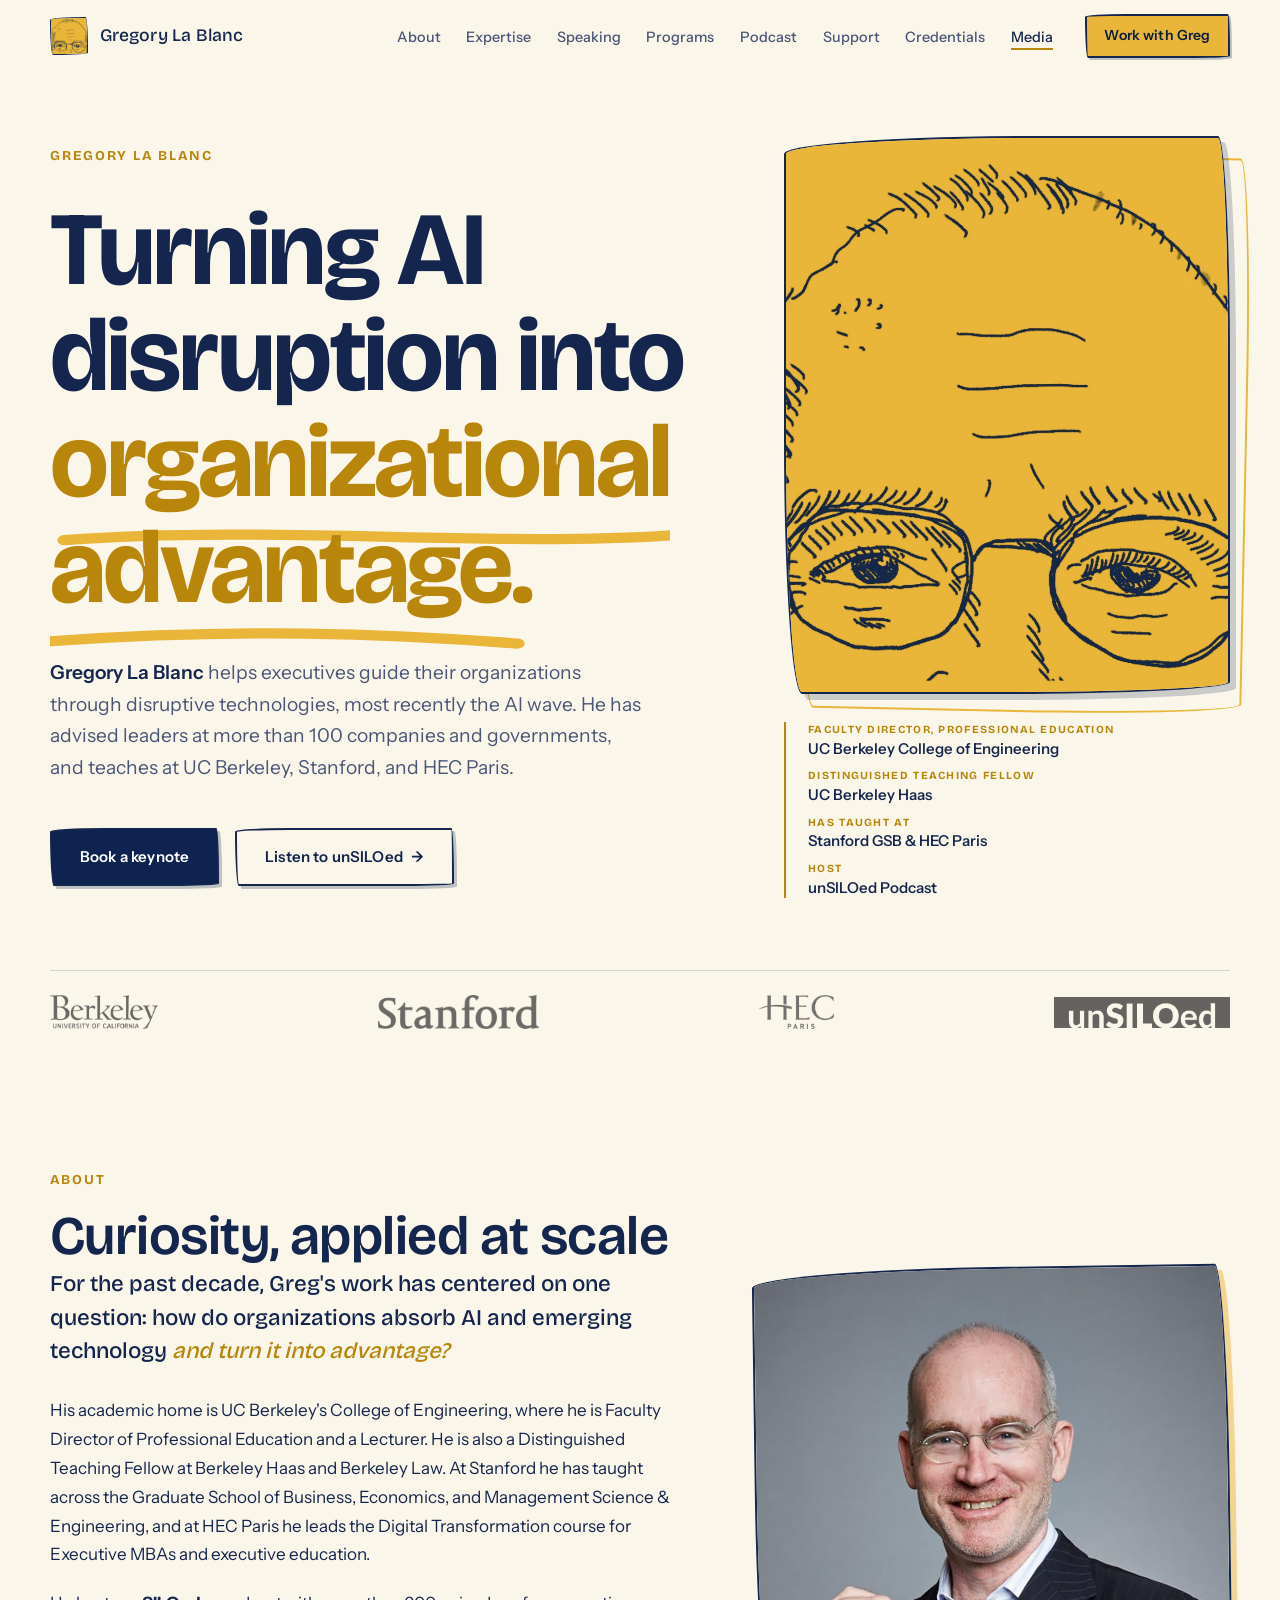
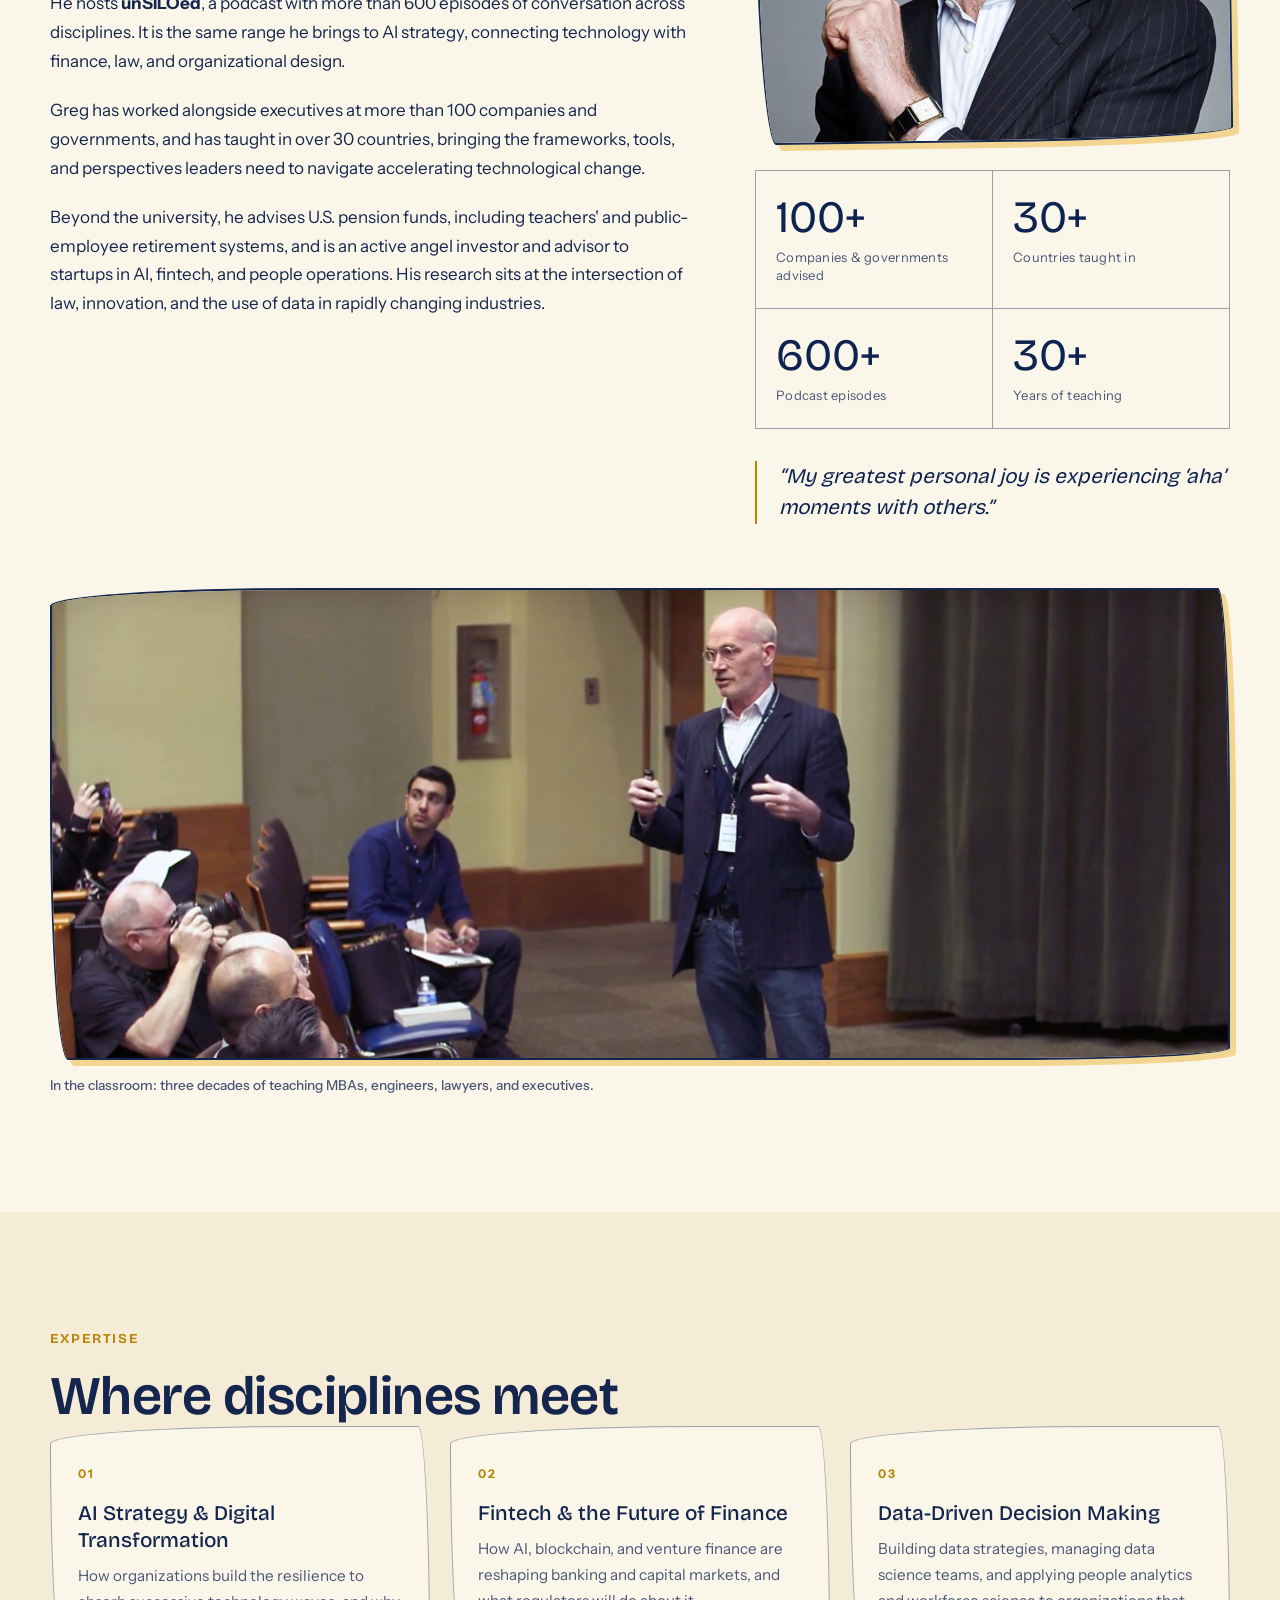
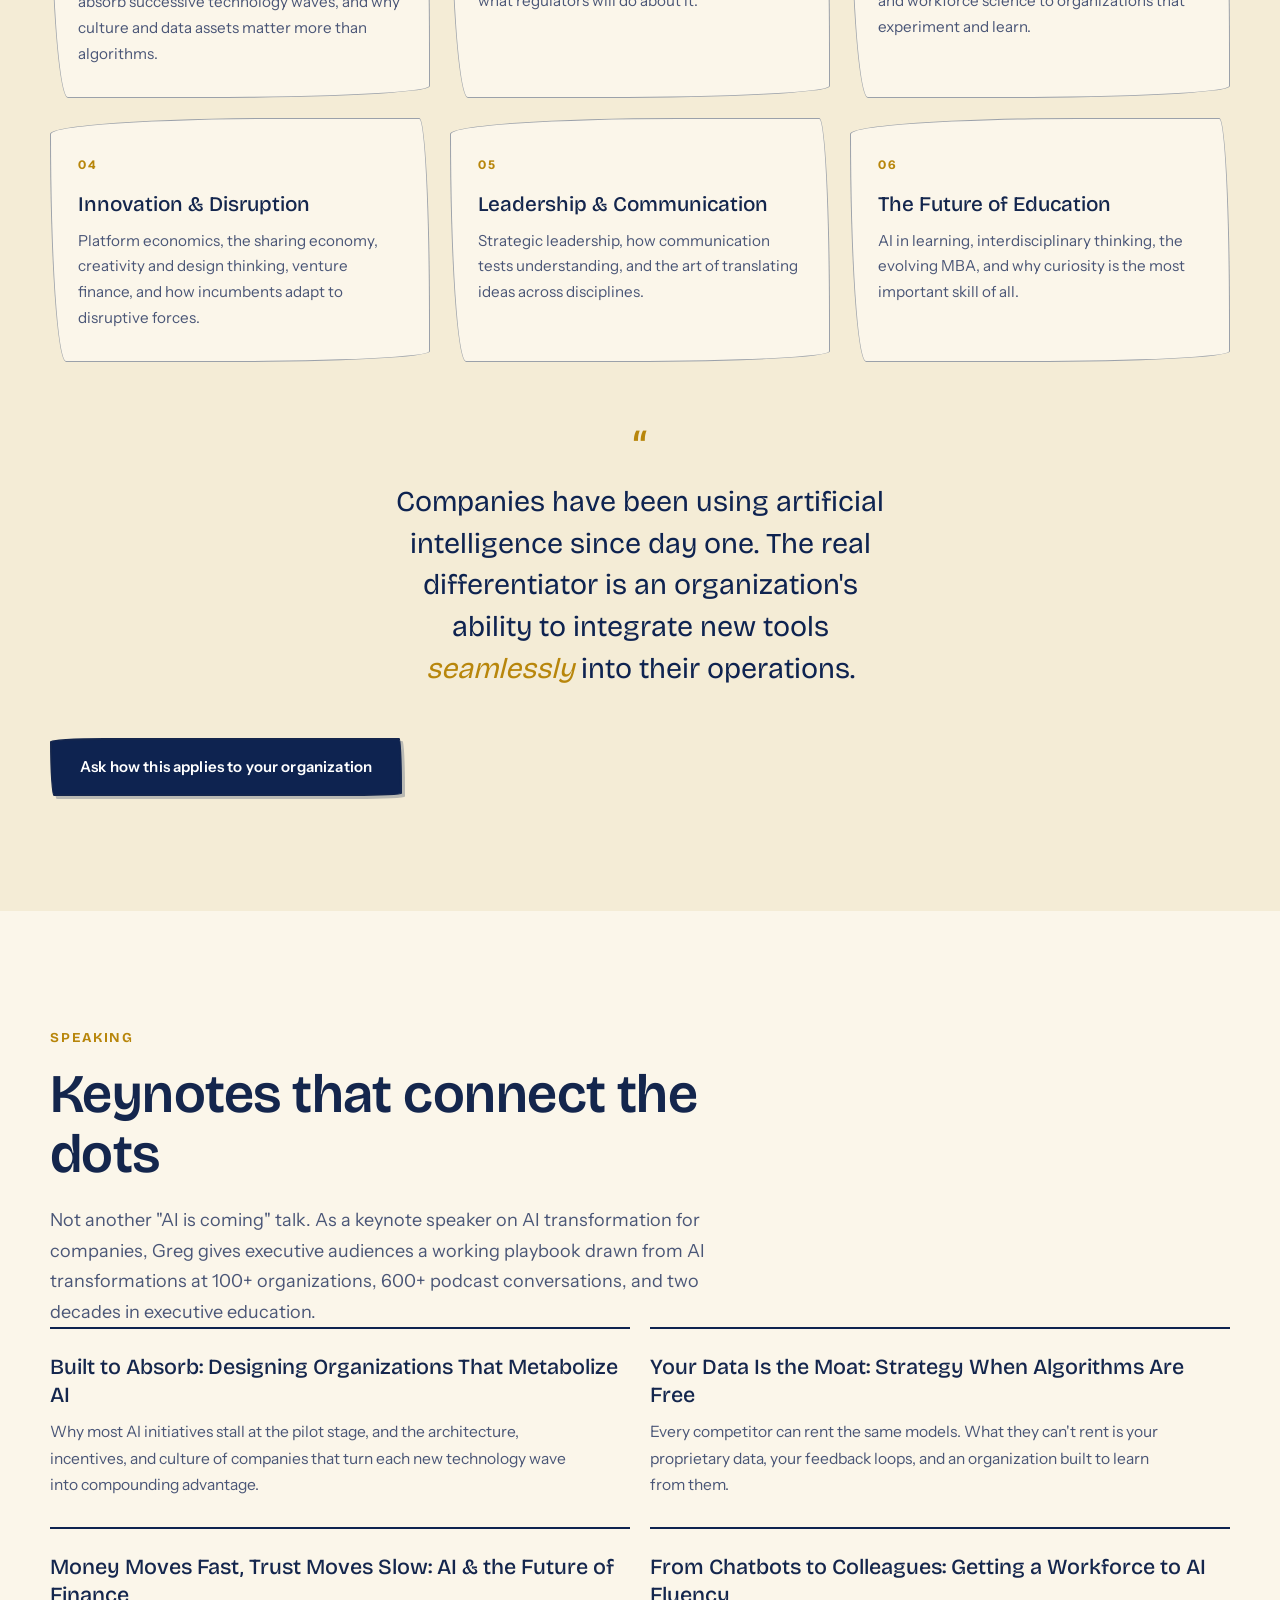
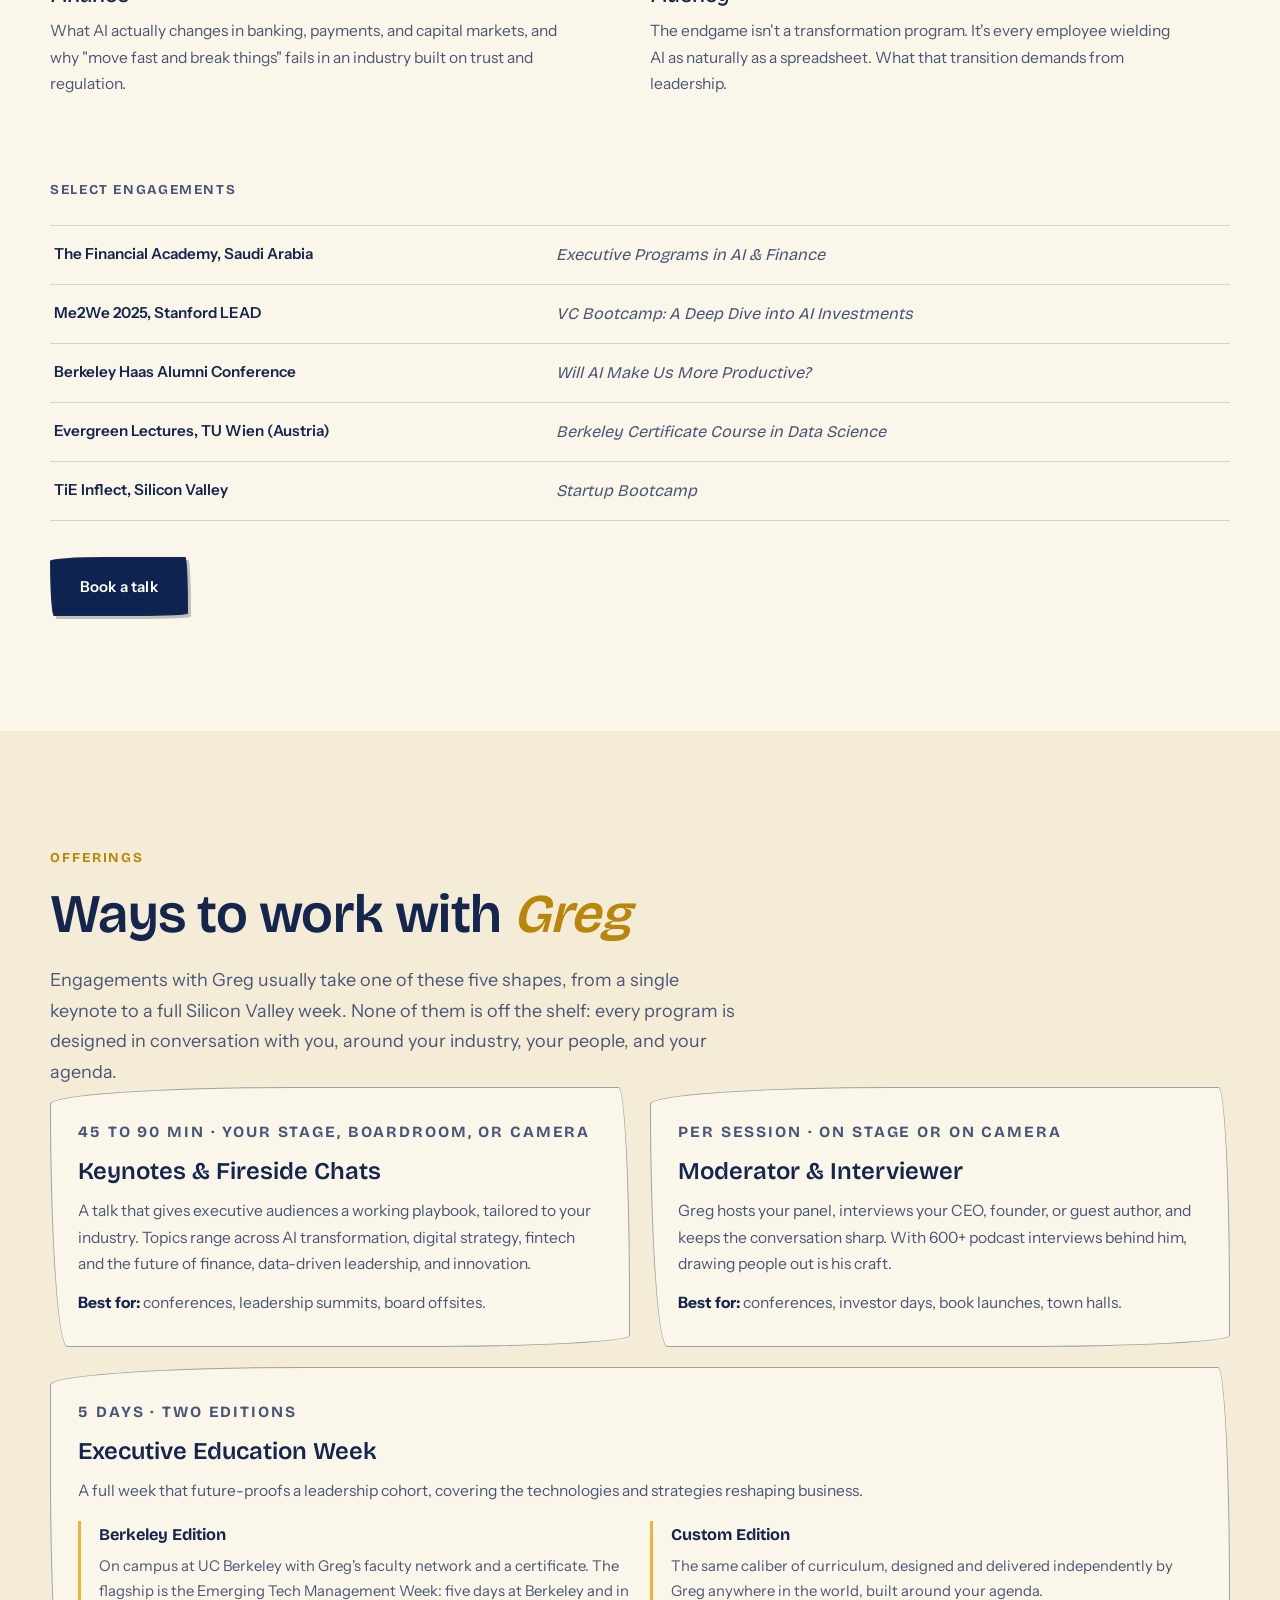
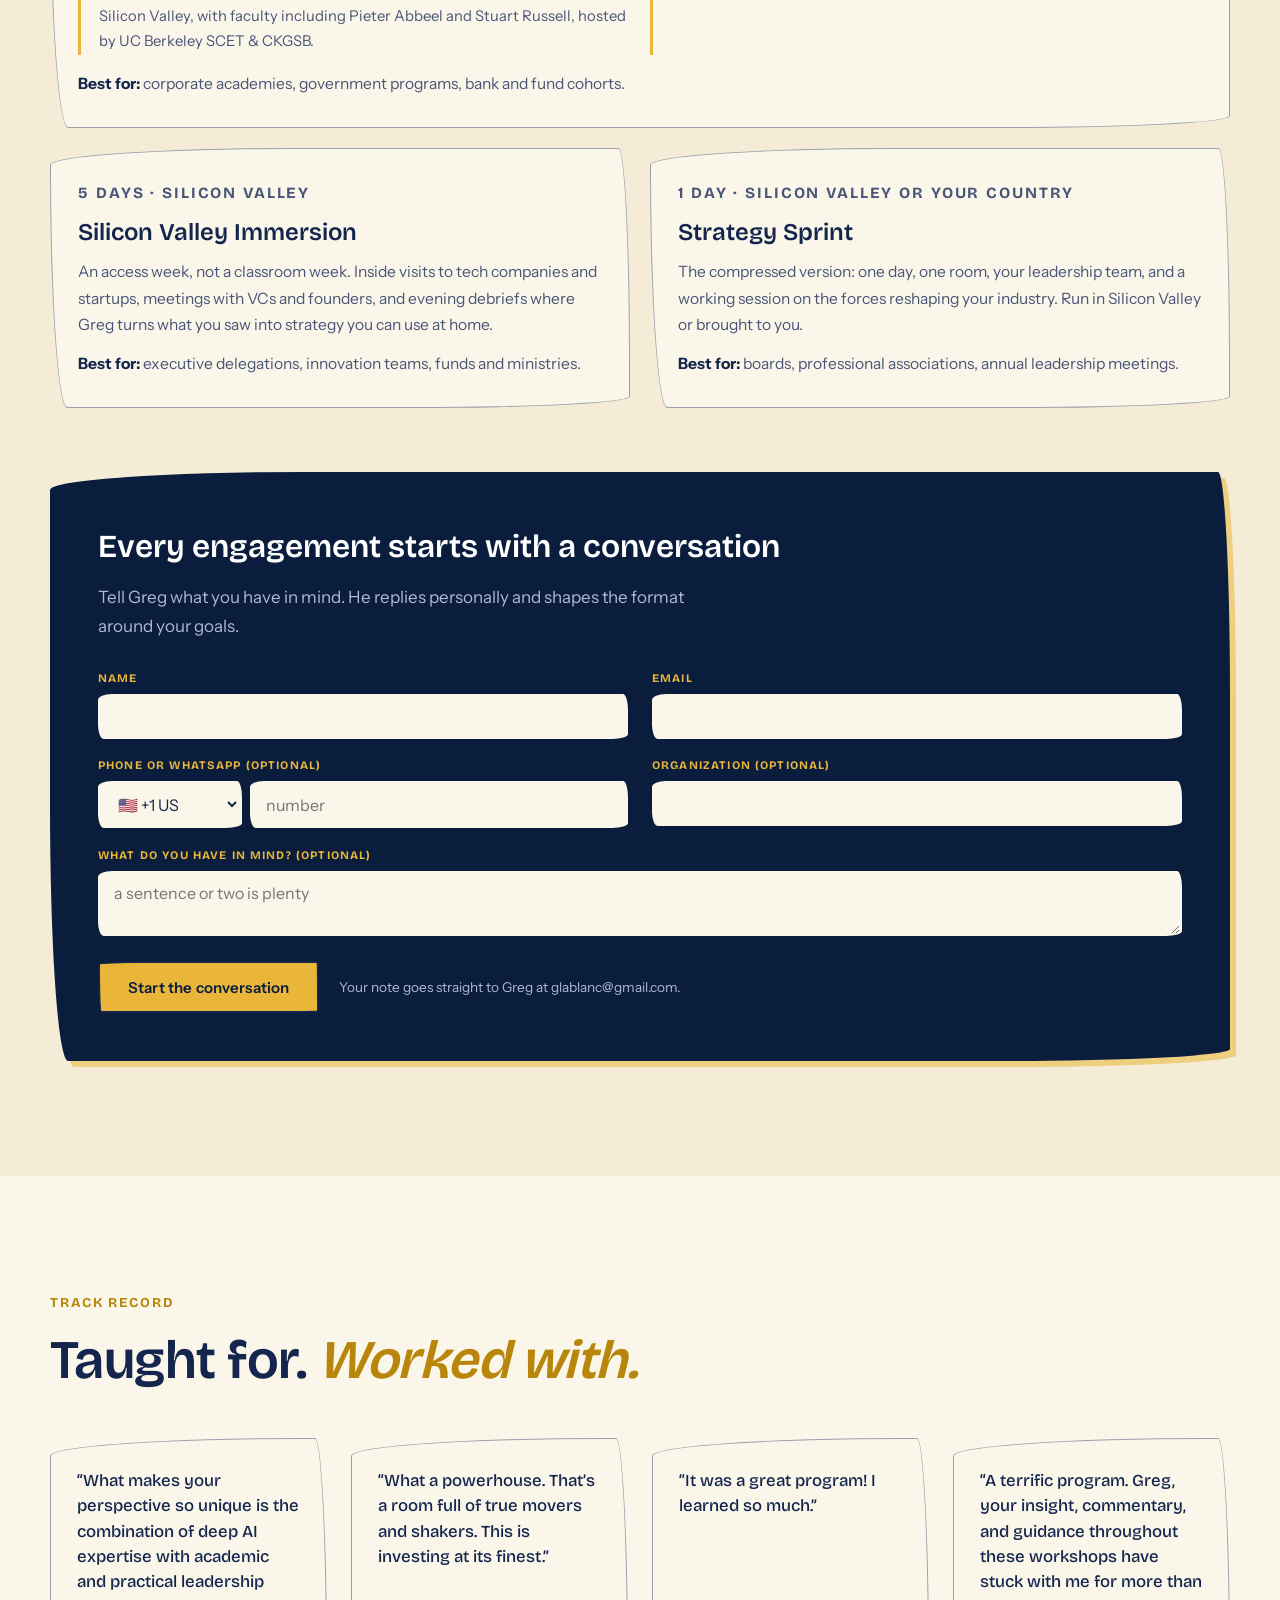
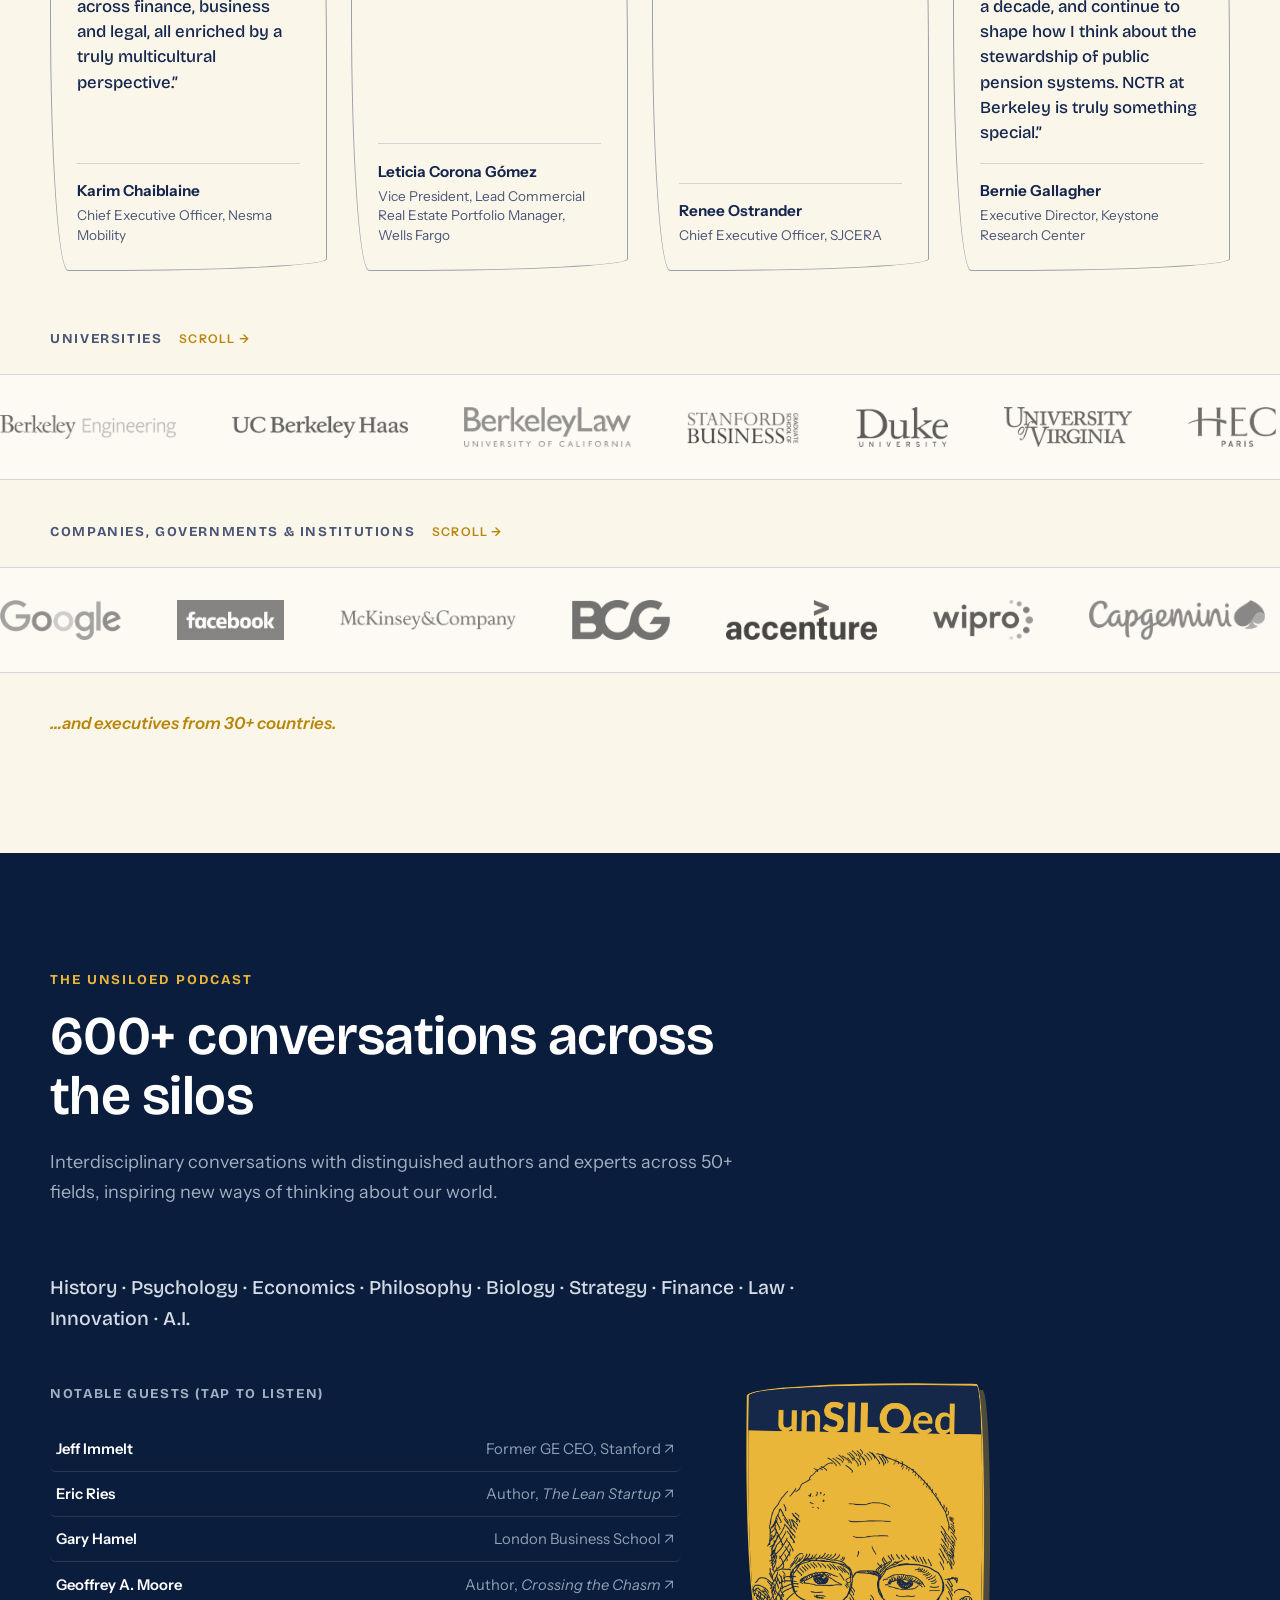
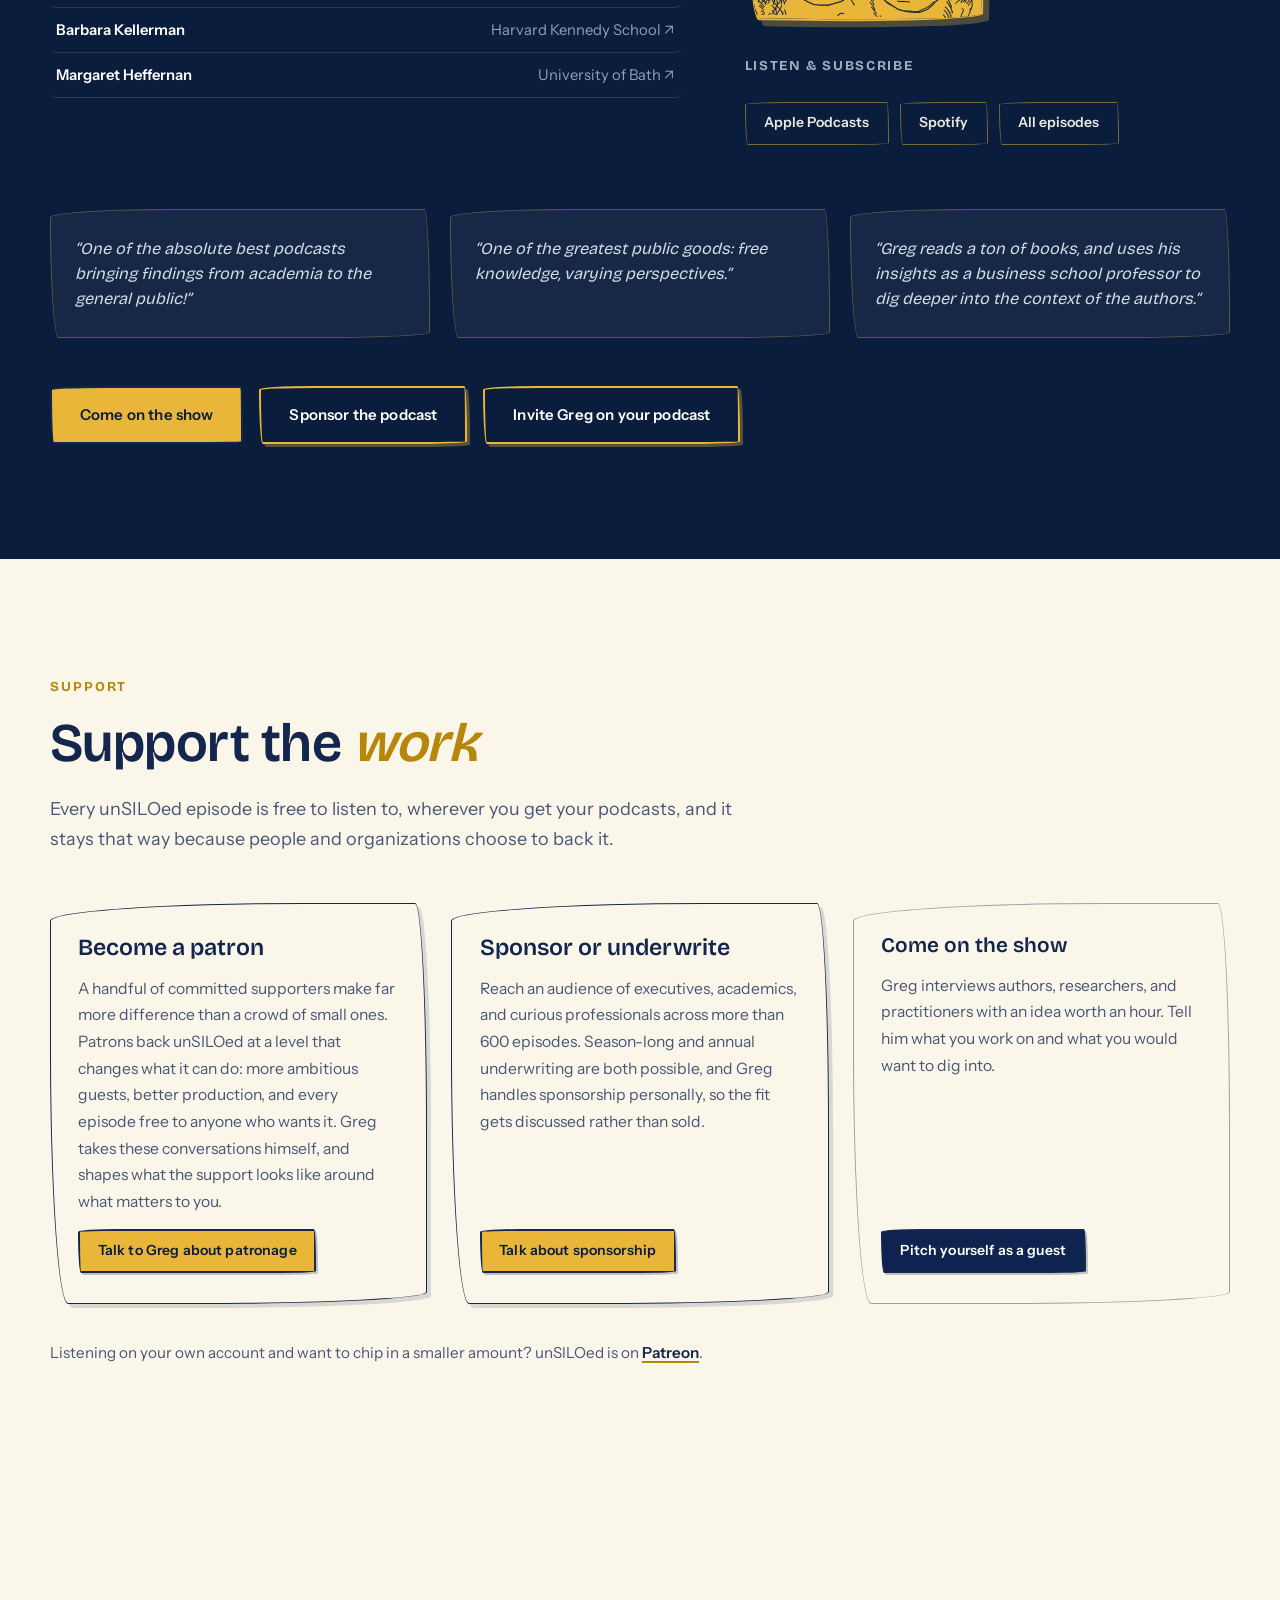
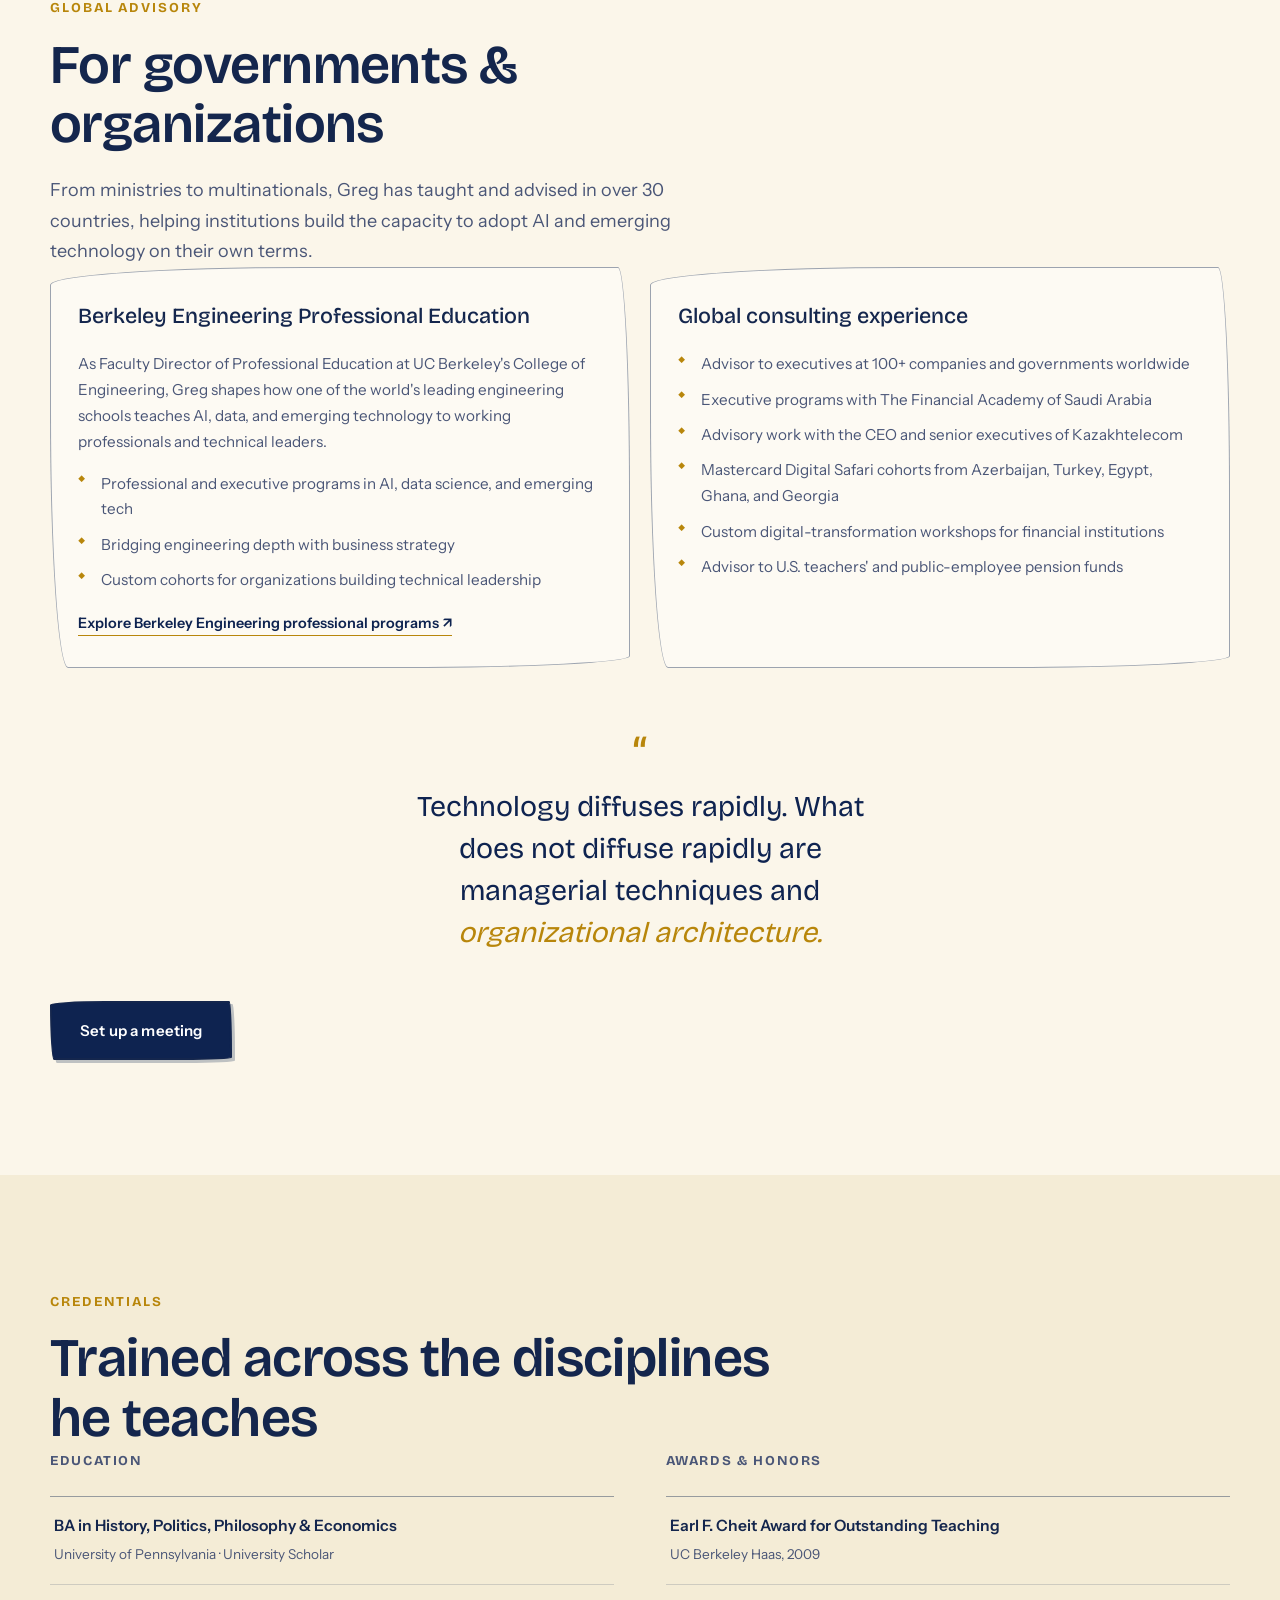
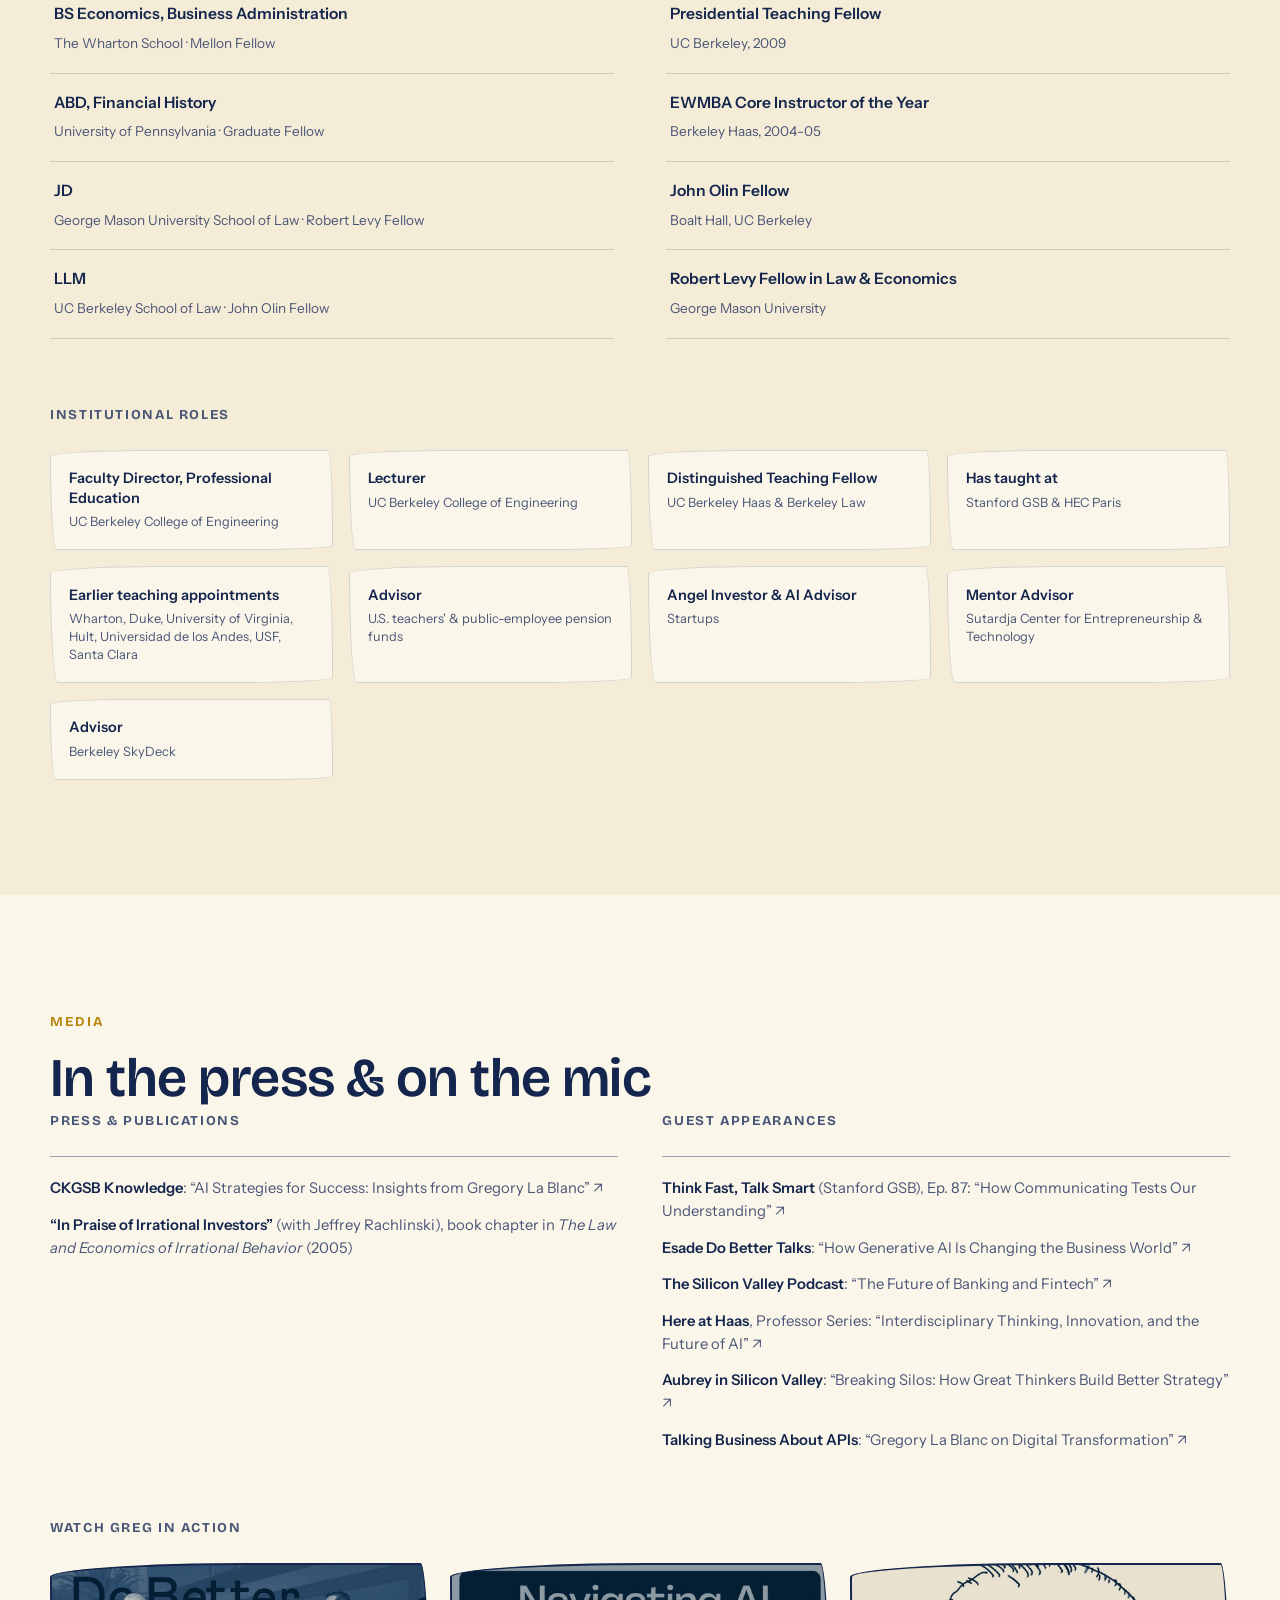
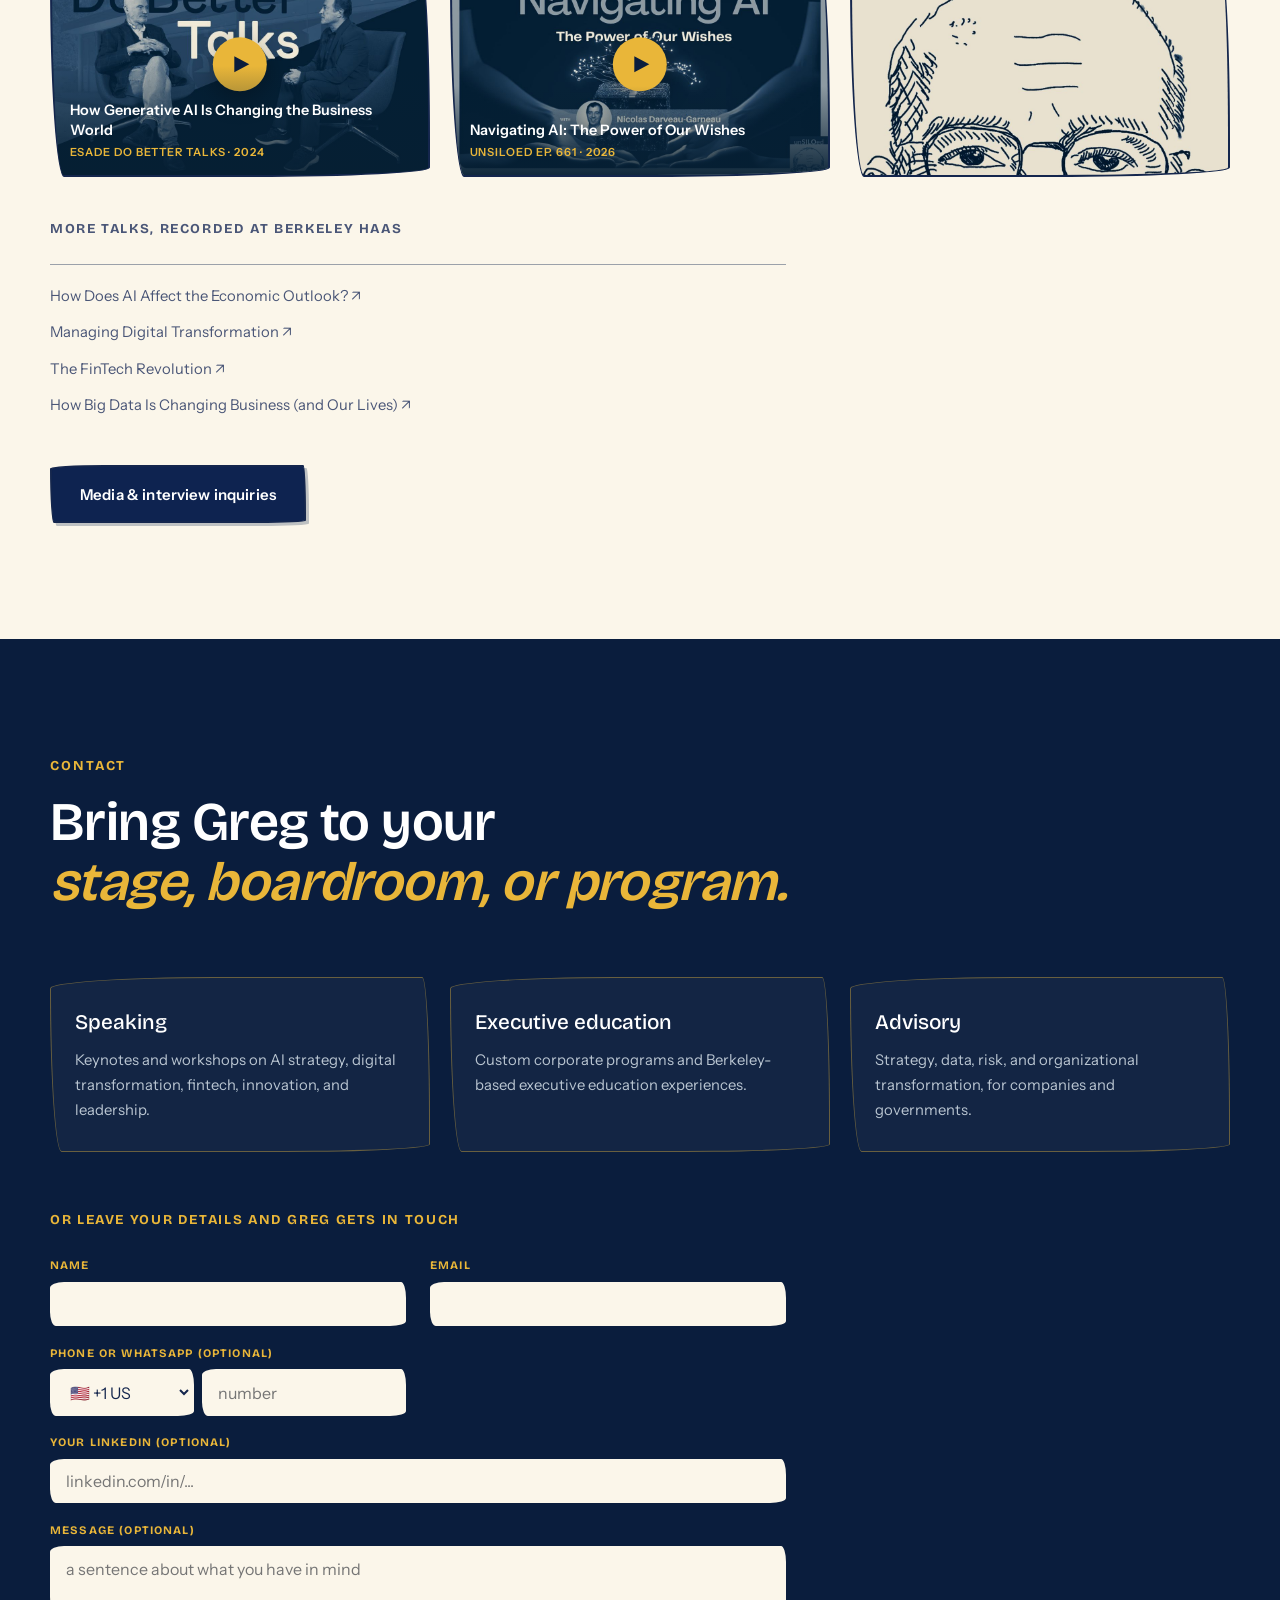
==== commit 8e6a1627: "Add Bernie Gallagher testimonial" ====
--- a/index.html
+++ b/index.html
@@ -565,6 +565,13 @@
                             <span class="testimonial-role">Chief Executive Officer, SJCERA</span>
                         </footer>
                     </blockquote>
+                    <blockquote class="testimonial" data-reveal>
+                        <p>&ldquo;A terrific program. Greg, your insight, commentary, and guidance throughout these workshops have stuck with me for more than a decade, and continue to shape how I think about the stewardship of public pension systems. NCTR at Berkeley is truly something special.&rdquo;</p>
+                        <footer>
+                            <a class="testimonial-name" href="https://www.linkedin.com/in/bernie-gallagher/" target="_blank" rel="noopener">Bernie Gallagher</a>
+                            <span class="testimonial-role">Executive Director, Keystone Research Center</span>
+                        </footer>
+                    </blockquote>
                 </div>
                 <h3 class="sub-head" data-reveal>Universities <span class="scroll-hint">scroll &rarr;</span></h3>
             </div>
